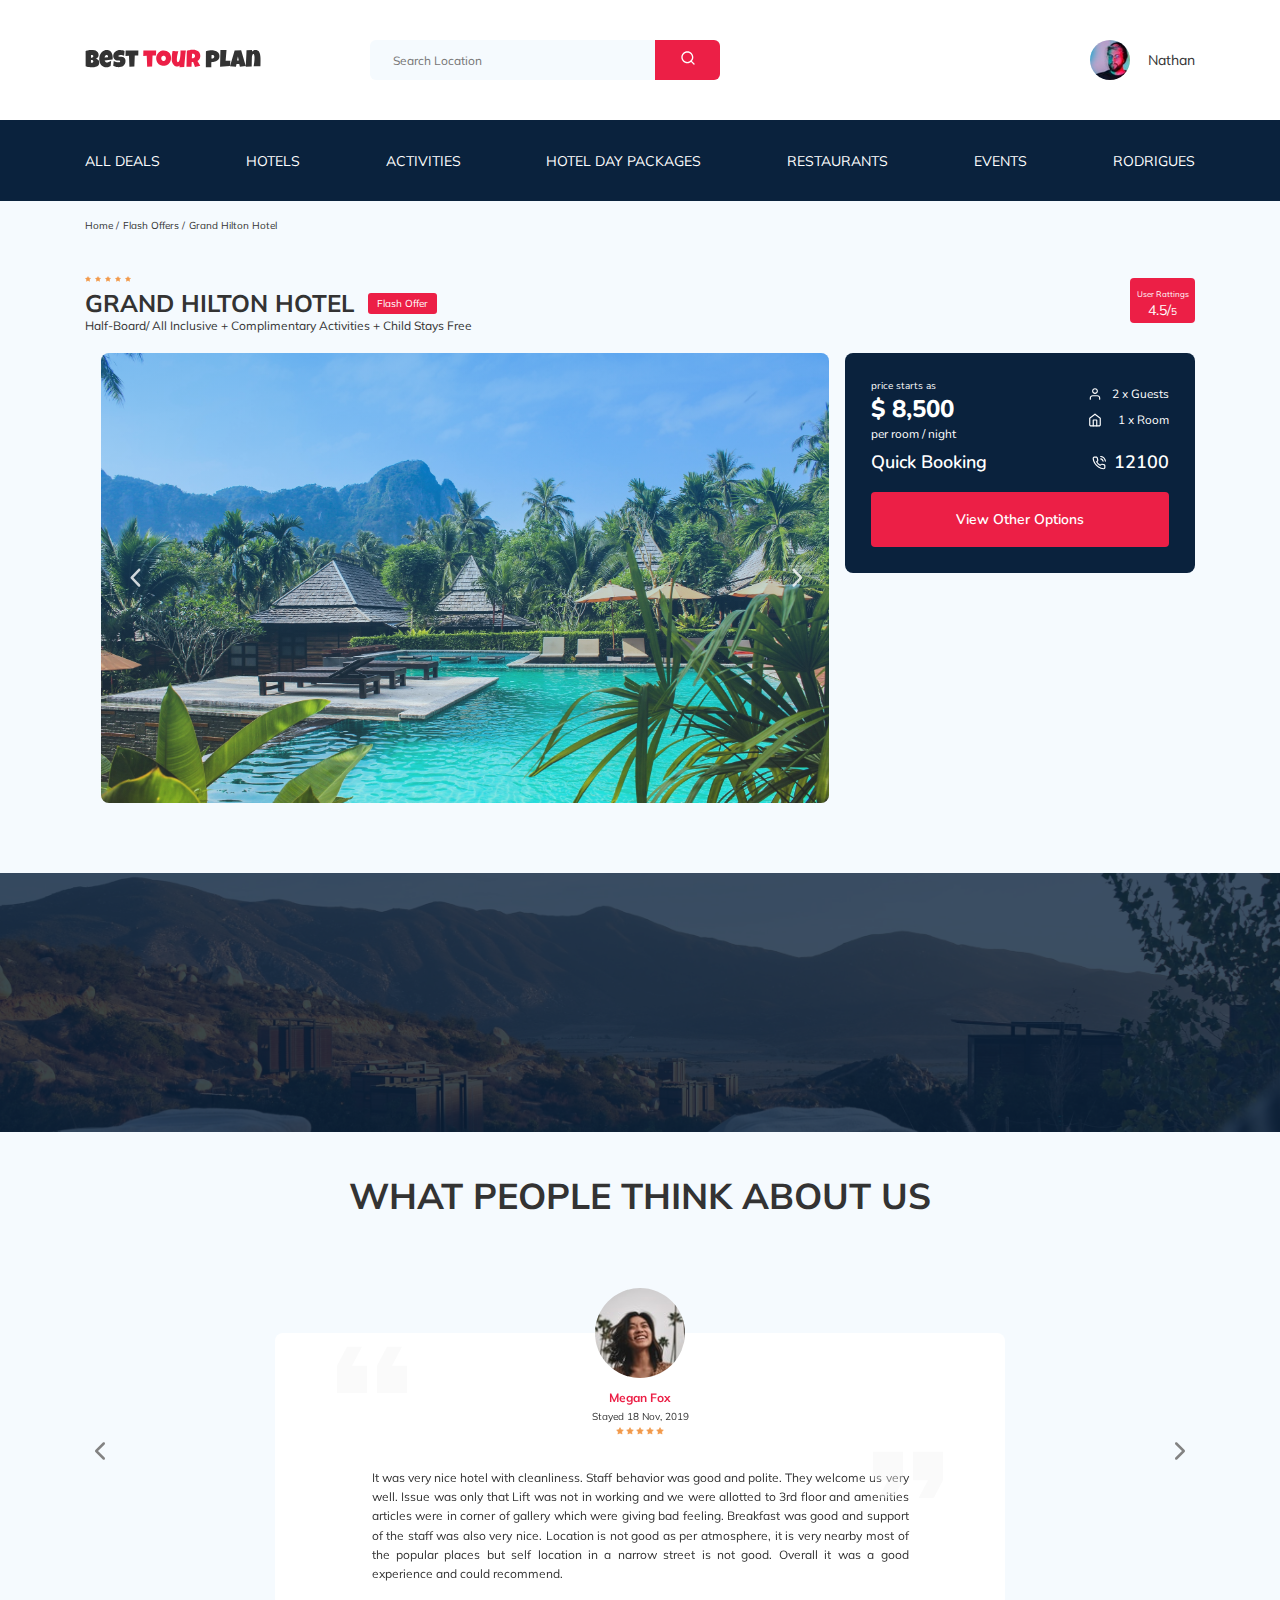
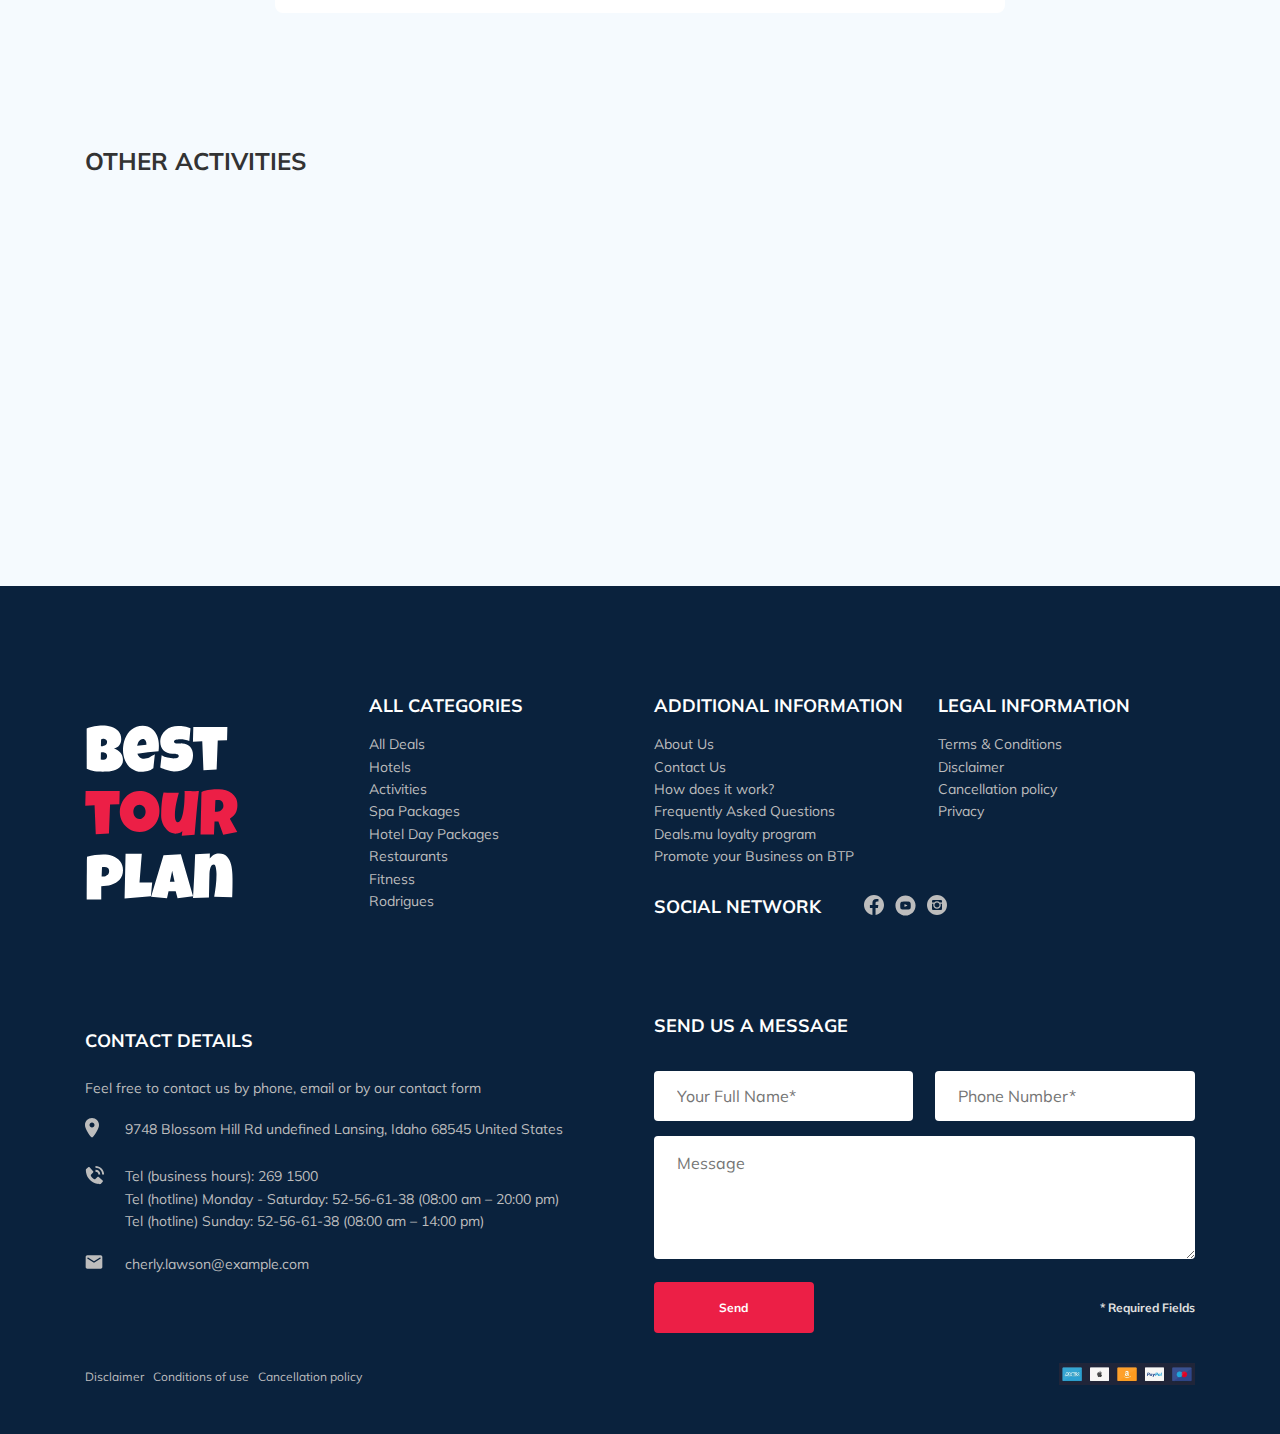
==== index.html @ cb5ddfe1 "create: added aos.css & aos.js" ====
<!DOCTYPE html>
<html lang="en">
<head>
  <meta charset="UTF-8">
  <meta name="viewport" content="width=device-width, initial-scale=1.0">
  <title>Best Tour Plan - Hotel Booking</title>
  <link rel="stylesheet" href="css/swiper-bundle.min.css">
  <link rel="stylesheet" href="css/aos.css">
  <link rel="stylesheet" href="css/style.css">
  <link rel="preconnect" href="https://fonts.gstatic.com">
  <link href="https://fonts.googleapis.com/css2?family=Mulish:wght@400;700&family=Nunito:wght@400;600;700;800&display=swap"
    rel="stylesheet">       
</head>
<body>
 <header class="navbar navbar__mobile navbar__mobile--fixed">
   <div class="container">
     <div class="navbar-top">
       <a href="#" class="logo">
         <img src="img/horizontal-logo.svg" alt="Logo: Best Tour Plan" class="logo__image">
       </a>
       <form action="#" class="search navbar__search navbar__search--mobile--hidden">
         <input type="text" class="search__input" placeholder="Search Location"/>
         <button class="search__button">
           <img src="img/search.svg" alt="Icon: search">
         </button>
       </form>       
       <a href="#" class="user navbar__user navbar__user--mobile--hidden">
         <img src="img/user-avatar.jpg" alt="Avatar: Nathan" class="user__avatar">
        <span class="user user__name">Nathan</span>
       </a>       
       <!-- /.user -->
       <button class="menu-button navbar-top__menu-button">
         <span class="menu-button__line"></span>
         <span class="menu-button__line"></span>
         <span class="menu-button__line"></span>
       </button>                
     </div>
     <!-- /.navbar-top -->     
   </div>
   <!-- container -->
   <div class="navbar-bottom">
    <div class="container">
      <ul class="navbar-menu">
        <li class="navbar-menu__item navbar-menu__item--mobile--visible">
          <a href="#" class="user navbar__user navbar__user--mobile--visible">
            <img src="img/user-avatar.jpg" alt="Avatar: Nathan" class="user__avatar">
            <span class="user user__name user__name--light">Nathan</span>
          </a>
          <!-- /.user -->
        </li>
        <li class="navbar-menu__item navbar-menu__item--mobile--visible">
          <form action="#" class="search navbar__search navbar__search--mobile--visible">
            <input type="text" class="search__input" placeholder="Search Location" />
            <button class="search__button">
              <img src="img/search.svg" alt="Icon: search">
            </button>
          </form>
        </li>
        <li class="navbar-menu__item">
          <a href="#" class="navbar-menu__link">All Deals</a>
        </li>
        <li class="navbar-menu__item">
          <a href="#" class="navbar-menu__link">Hotels</a>
        </li>
        <li class="navbar-menu__item">
          <a href="#" class="navbar-menu__link">Activities</a>
        </li>
        <li class="navbar-menu__item">
          <a href="#" class="navbar-menu__link">Hotel Day Packages</a>
        </li>
        <li class="navbar-menu__item">
          <a href="#" class="navbar-menu__link">Restaurants</a>
        </li>
        <li class="navbar-menu__item">
          <a href="#" class="navbar-menu__link">Events</a>
        </li>
        <li class="navbar-menu__item">
          <a href="#" class="navbar-menu__link">Rodrigues</a>
        </li>
      </ul>
      <!-- /.navbar-menu -->
    </div>
    <!-- /.container -->
   </div>
    <!-- /.navbar-bottom -->
 </header>
 <!-- /.header -->
 <nav class="breadcrumb">
   <div class="container">
     <ul class="breadcrumb-list">
      <li class="breadcrumb-list__item">
        <a href="#" class="breadcrumb-list__link">Home</a>
      </li>
      <li class="breadcrumb-list__item">
        <a href="#" class="breadcrumb-list__link">Flash Offers</a>
      </li>
      <li class="breadcrumb-list__item">
        Grand Hilton Hotel
      </li>
     </ul>
   </div>
   <!-- /.container -->
 </nav>
 <!-- /.breadcrumb -->
 <section class="hotel">
   <div class="container">
     <div class="hotel-info">
       <div class="hotel-info__text">
         <div class="hotel-wrapper">
          <div class="stars">
            <img class="stars stars__item" src="img/Star.svg" alt="star">
            <img class="stars stars__item" src="img/Star.svg" alt="star">
            <img class="stars stars__item" src="img/Star.svg" alt="star">
            <img class="stars stars__item" src="img/Star.svg" alt="star">
            <img class="stars stars__item" src="img/Star.svg" alt="star">
          </div>
          <h1 class="hotel-name hotel-info__name">GRAND HILTON HOTEL</h1>
          <span class="offer hotel-info__offer">Flash Offer</span>
         </div>
         <!-- /.hotel-wrapper -->
         <p class="hotel-description hotel-info__description">Half-Board/ All Inclusive + Complimentary Activities + Child Stays Free</p>
       </div>
       <div class="rating hotel-info__rating">
         <span class="rating__text">User Rattings</span>
         <span class="rating__counter">4.5/</span><span class="rating__five">5</span>
       </div>
     </div>
     <!-- /.hotel-info -->
     <div class="hotel-grid">       
        <div class="swiper-container hotel-slider hotel__slider">
          <!-- Additional required wrapper -->
          <div class="swiper-wrapper">
            <!-- Slides -->
            <div class="swiper-slide hotel-slider__item"><img class="hotel-slider__image" src="img/slide-one.jpg" alt="slide"></div>
            <div class="swiper-slide hotel-slider__item"><img class="hotel-slider__image" src="img/slide-two.jpg" alt="slide"></div>
            <div class="swiper-slide hotel-slider__item"><img class="hotel-slider__image" src="img/slide-three.jpg" alt="slide"></div>            
            <div class="swiper-slide hotel-slider__item"><img class="hotel-slider__image" src="img/slide-four.jpg" alt="slide"></div>            
            <div class="swiper-slide hotel-slider__item"><img class="hotel-slider__image" src="img/slide-five.jpg" alt="slide"></div>            
            <div class="swiper-slide hotel-slider__item"><img class="hotel-slider__image" src="img/slide-six.jpg" alt="slide"></div>            
          </div>
                  
          <!-- If we need navigation buttons -->
          <button class="hotel-slider__button hotel-slider__button--prev"></button>
          <button class="hotel-slider__button hotel-slider__button--next"></button>        
        </div>
        <!-- /.swiper-container -->       
       <div class="hotel-right">
        <div class="booking">
          <div class="booking__info">
            <div class="booking__price">
              <span class="booking__start">price starts as</span>
              <strong class="booking__pricetag">$ 8,500</strong>
              <span class="booking__per-room">per room / night</span>
            </div>
            <!-- /.booking__price -->
            <div class="booking-room">
              <div class="booking__text">
                <img src="img/user.svg" alt="Icon: user" class="booking__icon">
                <span class="booking__description">2 x Guests</span>
              </div>
              <div class="booking__text">
                <img src="img/home.svg" alt="Icon: home" class="booking__icon">
                <span class="booking__description">1 x Room</span>
              </div>
            </div>
            <!-- /.booking-room -->
          </div>
          <!-- /.booking__info -->
          <div class="booking__call-center">
            <span class="booking__heading">Quick Booking</span>
            <a class="booking__number" href="tel:12100">
              <img src="img/phone-call.svg" alt="Icon: phone">
              <span class="booking__num">12100</span>
            </a>
          </div>
          <!-- /.booking__call-center -->
          <button data-toggle="modal" class="button booking__button">View Other Options</button>
        </div>
        <!-- /.booking -->
        <div class="map">
          <iframe
            src="https://www.google.com/maps/embed?pb=!1m18!1m12!1m3!1d3952.0413263625387!2d98.29254741376948!3d7.890745494315341!2m3!1f0!2f0!3f0!3m2!1i1024!2i768!4f13.1!3m3!1m2!1s0x30503b7bfcd9f903%3A0xf7065fac1e3d7c48!2sDoubleTree%20by%20Hilton%20Phuket%20Banthai%20Resort!5e0!3m2!1sru!2sru!4v1606590299405!5m2!1sru!2sru"
            width="100%" height="213" frameborder="0" style="border:0;" allowfullscreen="" aria-hidden="false"
            tabindex="0"></iframe>
        </div>
        <!-- /.map -->
       </div>
       <!-- /.hotel-right -->
      </div>
      <!-- /.hotel-grid -->
   </div>
   <!-- /.container -->
 </section>
 <!-- /.hotel -->
 <section class="newsletter">
   <div class="newsletter-wrapper">
     <h2 class="newsletter-title newsletter__title" data-aos="fade-down" data-aos-easing="linear" data-aos-duration="300">subscribe to our
       <span class="newsletter-title__strong">Newsletter</span>
     </h2>
     <form action="#" class="subscribe newsletter__subscribe" data-aos="fade-down" data-aos-easing="linear" data-aos-duration="700">
      <input type="email" class="subscribe__input" placeholder="Your email address" required/>
      <button class="subscribe__button">Send</button>
     </form>
   </div>
   <!-- /.newsletter-wrapper -->
 </section>
 <!-- /.newsletter -->
 <section class="reviews">
   <div class="container">
     <h2 class="reviews__title">What people think about&nbsp;us</h2>    <div class="swiper-container reviews-slider">
      <div class="swiper-wrapper">
        <div class="swiper-slide">
          <div class="reviews-slider__item">
            <div class="reviews-slider__profile">
              <img src="img/reviews-avatar.jpg" alt="Megan Fox" class="reviews-slider__avatar">
              <h3 class="reviews-slider__username">Megan Fox</h3>
              <span class="reviews-slider__date">Stayed 18 Nov, 2019</span>
              <div class="reviews-slider__rating">
                <img src="img/Star.svg" alt="star">
                <img src="img/Star.svg" alt="star">
                <img src="img/Star.svg" alt="star">
                <img src="img/Star.svg" alt="star">
                <img src="img/Star.svg" alt="star">
              </div>
              <!-- /.reviews-slider__rating -->
            </div>
            <!-- /.reviews-slider__profile -->
            <p class="reviews-slider__text">
              It was very nice hotel with cleanliness. Staff behavior was good and polite. They welcome us very well. Issue was only
              that Lift was not in working and we were allotted to 3rd floor and amenities articles were in corner of gallery which
              were giving bad feeling. Breakfast was good and support of the staff was also very nice. Location is not good as per
              atmosphere, it is very nearby most of the popular places but self location in a narrow street is not good. Overall it
              was a good experience and could recommend.
            </p>
            <!-- /.reviews-slider__text -->
          </div>
          <!-- /.reviews-slider__item -->
        </div>
        <!-- /.swiper-slide -->
        <div class="swiper-slide">
          <div class="reviews-slider__item">
            <div class="reviews-slider__profile">
              <img src="img/reviews-avatar-2.jpg" alt="Robert Burn" class="reviews-slider__avatar">
              <h3 class="reviews-slider__username">Robert Burn</h3>
              <span class="reviews-slider__date">Stayed 21 May, 2019</span>
              <div class="reviews-slider__rating">
                <img src="img/Star.svg" alt="star">
                <img src="img/Star.svg" alt="star">
                <img src="img/Star.svg" alt="star">
                <img src="img/Star.svg" alt="star">
                <img src="img/Star.svg" alt="star">
              </div>
              <!-- /.reviews-slider__rating -->
            </div>
            <!-- /.reviews-slider__profile -->
            <p class="reviews-slider__text">
              Lorem ipsum dolor sit, amet consectetur adipisicing elit. Officiis accusamus magni distinctio doloribus. Deleniti nesciunt laborum placeat omnis hic quas repellat labore ullam nulla esse, iure, nihil fugit aliquid sed dolorum corporis tempora quos consequatur reprehenderit ratione maiores vero ipsum praesentium. Cumque distinctio aspernatur earum sed mollitia nam laborum maiores error, quae accusamus unde molestias incidunt tempore atque quis at. Aliquid repudiandae.
            </p>
            <!-- /.reviews-slider__text -->
          </div>
          <!-- /.reviews-slider__item -->
        </div>
        <!-- /.swiper-slide -->
        <div class="swiper-slide">
          <div class="reviews-slider__item">
            <div class="reviews-slider__profile">
              <img src="img/reviews-avatar-3.jpg" alt="Barbara Push" class="reviews-slider__avatar">
              <h3 class="reviews-slider__username">Barbara Push</h3>
              <span class="reviews-slider__date">Stayed 28 Jun, 2019</span>
              <div class="reviews-slider__rating">
                <img src="img/Star.svg" alt="star">
                <img src="img/Star.svg" alt="star">
                <img src="img/Star.svg" alt="star">
                <img src="img/Star.svg" alt="star">
                <img src="img/Star.svg" alt="star">
              </div>
              <!-- /.reviews-slider__rating -->
            </div>
            <!-- /.reviews-slider__profile -->
            <p class="reviews-slider__text">
              Lorem ipsum dolor sit amet consectetur adipisicing elit. Atque, maxime adipisci odit fuga natus eveniet nam similique quod, necessitatibus modi veritatis ducimus vel totam perspiciatis eius eligendi voluptatibus? Autem, eius obcaecati! Sunt suscipit, dignissimos corporis tenetur aliquid quas, fugit accusantium dolore nulla magnam magni, itaque recusandae error. Aut quasi sint pariatur nisi adipisci ex numquam suscipit, fuga ipsum in! Ad delectus magnam.
            </p>
            <!-- /.reviews-slider__text -->
          </div>
          <!-- /.reviews-slider__item -->
        </div>
        <!-- /.swiper-slide -->
        <div class="swiper-slide">
          <div class="reviews-slider__item">
            <div class="reviews-slider__profile">
              <img src="img/reviews-avatar-4.jpg" alt="Sara Palmer" class="reviews-slider__avatar">
              <h3 class="reviews-slider__username">Sara Palmer</h3>
              <span class="reviews-slider__date">Stayed 11 Aug, 2019</span>
              <div class="reviews-slider__rating">
                <img src="img/Star.svg" alt="star">
                <img src="img/Star.svg" alt="star">
                <img src="img/Star.svg" alt="star">
                <img src="img/Star.svg" alt="star">
                <img src="img/Star.svg" alt="star">
              </div>
              <!-- /.reviews-slider__rating -->
            </div>
            <!-- /.reviews-slider__profile -->
            <p class="reviews-slider__text">
              Lorem ipsum dolor sit amet, consectetur adipisicing elit. Alias eaque accusamus repellat dolorum, incidunt a qui temporibus quae excepturi doloremque. Fuga unde expedita deleniti repudiandae illo, autem rem distinctio aperiam doloremque tempore quia numquam voluptates eaque corrupti illum natus quasi totam suscipit quaerat vel, blanditiis non ex fugiat deserunt. Et culpa placeat natus neque ducimus aspernatur totam temporibus officia quidem, tenetur.
            </p>
            <!-- /.reviews-slider__text -->
          </div>
          <!-- /.reviews-slider__item -->
        </div>
        <!-- /.swiper-slide -->
        <div class="swiper-slide">
          <div class="reviews-slider__item">
            <div class="reviews-slider__profile">
              <img src="img/reviews-avatar-5.jpg" alt="Roderik Grehem" class="reviews-slider__avatar">
              <h3 class="reviews-slider__username">Roderik Grehem</h3>
              <span class="reviews-slider__date">Stayed 18 Oct, 2018</span>
              <div class="reviews-slider__rating">
                <img src="img/Star.svg" alt="star">
                <img src="img/Star.svg" alt="star">
                <img src="img/Star.svg" alt="star">
                <img src="img/Star.svg" alt="star">
                <img src="img/Star.svg" alt="star">
              </div>
              <!-- /.reviews-slider__rating -->
            </div>
            <!-- /.reviews-slider__profile -->
            <p class="reviews-slider__text">
              Lorem ipsum dolor sit amet, consectetur adipisicing elit. Reiciendis dolorum similique ut, illo dignissimos repudiandae sit suscipit sequi? Nam unde similique qui, temporibus esse ad, non quo obcaecati nulla aspernatur praesentium illum libero dolorem ratione deserunt quaerat earum odio voluptas, accusantium a facere laudantium? Quo quaerat, sequi soluta porro deleniti, dolor magnam inventore, pariatur corrupti tempora id? Quibusdam deserunt itaque libero rerum ut ducimus!
            </p>
            <!-- /.reviews-slider__text -->
          </div>
          <!-- /.reviews-slider__item -->
        </div>
        <!-- /.swiper-slide -->
      </div>
      <!-- /.swiper-wrapper -->
      <button class="reviews-slider__button reviews-slider__button--prev"></button>
      <button class="reviews-slider__button reviews-slider__button--next"></button>
     </div>
     <!-- /.reviews-slider -->
    </div>
    <!-- /.container -->
 </section>
 <!-- /.reviews -->
 <section class="activities">
   <div class="container">
     <h2 class="activities__title">Other Activities</h2>
     <div class="activities-wrapper">
       <div class="card activities__card" data-aos="fade-up" data-aos-delay="100">
         <img src="img/activity-1.jpg" alt="The curious corner of chamarel" class="card__image">
         <h3 class="card__title">The curious corner of chamarel</h3>
         <!-- /.card__title -->
         <button class="card__button">Book Now</button>
         <!-- /.card__button -->
       </div>
       <!-- /.card -->
       <div class="card activities__card" data-aos="fade-up" data-aos-delay="300">
         <img src="img/activity-2.jpg" alt="Gymkhana club golf course" class="card__image">
         <h3 class="card__title">Gymkhana club golf course</h3>
         <!-- /.card__title -->
         <button class="card__button">Book Now</button>
         <!-- /.card__button -->
       </div>
       <!-- /.card -->
       <div class="card activities__card" data-aos="fade-up" data-aos-delay="500">
         <img src="img/activity-3.jpg" alt="Tamarind falls hiking trip - full day" class="card__image">
         <h3 class="card__title">Tamarind falls hiking trip-full day</h3>
         <!-- /.card__title -->
         <button class="card__button">Book Now</button>
         <!-- /.card__button -->
       </div>
       <!-- /.card -->
       <div class="card activities__card" data-aos="fade-up" data-aos-delay="700">
         <img src="img/activity-4.jpg" alt="The blue marine discovery quest" class="card__image">
         <h3 class="card__title">The blue marine discovery quest</h3>
         <!-- /.card__title -->
         <button class="card__button">Book Now</button>
         <!-- /.card__button -->
       </div>
       <!-- /.card -->
     </div>
     <!-- /.activities-wrapper -->
   </div>
   <!-- /.container -->
 </section>
 <!-- /.activities -->
 <footer class="footer">
   <div class="container">
     <div class="footer-wrapper">
       <a class="logo footer-logo" href="#"><img src="img/vertical-logo.svg" alt="Logo: Best Tour Plan" ></a>       
       <div class="footer__list footer__categories">
         <h3 class="footer__title">ALL CATEGORIES</h3>
         <ul class="footer__ul">
           <li class="footer__item"><a href="#" class="footer__link">All Deals</a></li>
           <li class="footer__item"><a href="#" class="footer__link">Hotels</a></li>
           <li class="footer__item"><a href="#" class="footer__link">Activities</a></li>
           <li class="footer__item"><a href="#" class="footer__link">Spa Packages</a></li>
           <li class="footer__item"><a href="#" class="footer__link">Hotel Day Packages</a></li>
           <li class="footer__item"><a href="#" class="footer__link">Restaurants</a></li>
           <li class="footer__item"><a href="#" class="footer__link">Fitness</a></li>
           <li class="footer__item"><a href="#" class="footer__link">Rodrigues</a></li>
         </ul>
       </div>
       <!-- /.footer__list -->
      <div class="footer__list footer__additional">
        <h3 class="footer__title">ADDITIONAL INFORMATION</h3>
        <ul class="footer__ul">
          <li class="footer__item"><a href="#" class="footer__link">About Us</a></li>
          <li class="footer__item"><a href="#" class="footer__link">Contact Us</a></li>
          <li class="footer__item"><a href="#" class="footer__link">How does it work?</a></li>
          <li class="footer__item"><a href="#" class="footer__link">Frequently Asked Questions</a></li>
          <li class="footer__item"><a href="#" class="footer__link">Deals.mu loyalty program</a></li>
          <li class="footer__item"><a href="#" class="footer__link">Promote your Business on BTP</a></li>          
        </ul>
      </div>
      <!-- /.footer__list -->
      <div class="footer__social-network">
        <h3 class="footer__title footer__title--inline">Social Network</h3>
        <div class="footer__social-links">
          <a href="#" class="footer__link"><img src="img/facebook.svg" alt="Icon: facebook"></a>
          <a href="#" class="footer__link"><img src="img/youtube.svg" alt="Icon: youtube"></a>
          <a href="#" class="footer__link"><img src="img/instagram.svg" alt="Icon: instagram"></a>
        </div>
        <!-- /.footer__social-links -->
      </div>
      <!-- /.footer__social-network -->
      <div class="footer__list footer__legal">
        <h3 class="footer__title">LEGAL INFORMATION</h3>
        <ul class="footer__ul">
          <li class="footer__item"><a href="#" class="footer__link">Terms & Conditions</a></li>
          <li class="footer__item"><a href="#" class="footer__link">Disclaimer</a></li>
          <li class="footer__item"><a href="#" class="footer__link">Cancellation policy</a></li>
          <li class="footer__item"><a href="#" class="footer__link">Privacy</a></li>
        </ul>
      </div>
      <!-- /.footer__list -->
      <div class="footer__contact-details">
        <h3 class="footer__title footer__title--mb-3">Contact Details</h3>
        <p class="footer__text">Feel free to contact us by phone, email or by our contact form</p>
        <ul class="footer__ul">
          <li class="footer__item footer__item--mb-2">
            <div class="footer__icon-wrapper">
              <img class="footer__icon" src="img/map-marker.svg" alt="Icon: map">
            </div>
          9748 Blossom Hill Rd undefined Lansing, Idaho 68545 United States</li>
          <li class="footer__item footer__item--mb-2">
            <div class="footer__icon-wrapper">
              <img class="footer__icon" src="img/contact-phone-call.svg" alt="Icon: phone-call">
            </div>
            <div class="footer__item footer__item--phone">
              <div>
                <a class="footer__item footer__item--a" href="tel:2691500">Tel (business hours): 269 1500</a>
              </div>
              <div>
                <a class="footer__item footer__item--a" href="tel:52-56-61-38">Tel (hotline) Monday - Saturday: 52-56-61-38 (08:00
                am – 20:00 pm)</a>
              </div>
              <div>
                <a class="footer__item footer__item--a" href="tel:52-56-61-38">Tel (hotline) Sunday: 52-56-61-38 (08:00 am – 14:00
                pm)</a>
              </div>
            </div>              
          </li>
          <li class="footer__item footer__item--mb-2">
            <div class="footer__icon-wrapper">
              <img class="footer__icon" src="img/email.svg" alt="Icon: email">
            </div>
            <a class="footer__item footer__item--a" href="mailto:cherly.lawson@example.com">cherly.lawson@example.com</a>            
          </li>
        </ul>
      </div>
      <!-- /.footer__contact-details -->
      <div class="footer__contact-form">
        <h3 class="footer__title footer__title--mb-4">Send us a message</h3>
        <form action="send.php" method="POST" class="footer__form form">
          <div class="footer__input-group">
            <input type="text" class="input footer__input" placeholder="Your Full Name*" name="name" required>
          </div>
          <!-- /.footer__input-group -->
          <div class="footer__input-group">
            <input type="tel" class="input footer__input" placeholder="Phone Number*" name="phone" required>
          </div>
          <!-- /.footer__input-group -->          
          <textarea class="message footer__message" placeholder="Message" name="message"></textarea>
          <button class="button footer__button" type="submit">Send</button>
          <span class="footer__info">* Required Fields</span>
        </form>
        <!-- /.footer__form -->
      </div>
      <!-- /.footer__contact-form -->      
     </div>
     <!-- /.footer-wrapper -->
    <div class="footer__personal">
      <div class="footer__personal-policy">
        <a href="#" class="footer__link-responsibility">Disclaimer</a>
        <a href="#" class="footer__link-responsibility">Conditions of use</a>
        <a href="#" class="footer__link-responsibility">Cancellation policy</a>
      </div>
      <!-- /.footer__personal-policy -->
      <div class="footer__personal-payment">
        <img src="img/payment.png" alt="Payment systems">
      </div>
      <!-- /.footer__personal-payment -->
    </div>
    <!-- /.footer__personal -->
   </div>
   <!-- /.container -->
 </footer>
 <!-- /.footer -->
 <div class="modal">
   <div class="modal__overlay"></div>
   <!-- /.modal__overlay -->
   <div class="modal__dialog">
     <a href="#" class="modal__close">
       <img src="img/close.svg" alt="Icon: close">
     </a>
      <div class="modal__contact-form">
        <h3 class="modal__title modal__title--mb-4">Send us a message</h3>
        <form action="send.php" method="POST" class="modal__form form">
          <input type="text" class="input modal__input" placeholder="Your Full Name*" name="name" required>
          <input type="tel" class="input modal__input" id="phone" placeholder="Phone Number*" name="phone" required>
          <input type="email" class="input modal__input" placeholder="Your Email*" name="email" required>
          <textarea class="message modal__message" placeholder="Message" name="message"></textarea>
          <button class="button modal__button" type="submit">Send</button>
          <span class="modal__info">* Required Fields</span>
        </form>
        <!-- /.modal__form -->
      </div>
      <!-- /.modal__contact-form -->
   </div>
   <!-- /.modal__dialog -->
 </div>
 <!-- /.modal -->
 <script src="js/jquery-3.5.1.min.js"></script>
 <script src="js/swiper-bundle.min.js"></script>
 <script src="js/jquery.mask.min.js"></script>
 <script src="js/jquery.validate.min.js"></script>
 <script src="js/aos.js"></script>
 <script src="js/main.js"></script>
</body>
</html>
---- css/style.css ----
* {
  -webkit-box-sizing: border-box;
          box-sizing: border-box;
}

body {
  font-family: 'Mulish', sans-serif;
  background-color: #F5FAFE;
  color: #333333;
}

.container {
  max-width: 1110px;
  margin: auto;
}

img {
  max-width: 100%;
}

.input {
  background-color: #fff;
  border-radius: 4px;
  border: none;
  padding: 0 23px;
  height: 50px;
}

.message {
  background-color: #fff;
  border-radius: 4px;
  padding: 18px 23px;
  border: none;
}

.button {
  min-width: 160px;
  min-height: 50px;
  padding: 18px;
  font-style: normal;
  font-weight: bold;
  font-size: 12px;
  line-height: 15px;
  color: #fff;
  background-color: #EC1F46;
  border: none;
  border-radius: 4px;
  cursor: pointer;
}

.invalid {
  color: #EC1F46;
  border-bottom: 1px solid #EC1F46;
}

/*! normalize.css v8.0.1 | MIT License | github.com/necolas/normalize.css */
/* Document
   ========================================================================== */
/**
 * 1. Correct the line height in all browsers.
 * 2. Prevent adjustments of font size after orientation changes in iOS.
 */
html {
  line-height: 1.15;
  /* 1 */
  -webkit-text-size-adjust: 100%;
  /* 2 */
}

/* Sections
   ========================================================================== */
/**
 * Remove the margin in all browsers.
 */
body {
  margin: 0;
}

/**
 * Render the `main` element consistently in IE.
 */
main {
  display: block;
}

/**
 * Correct the font size and margin on `h1` elements within `section` and
 * `article` contexts in Chrome, Firefox, and Safari.
 */
h1 {
  font-size: 2em;
  margin: 0.67em 0;
}

/* Grouping content
   ========================================================================== */
/**
 * 1. Add the correct box sizing in Firefox.
 * 2. Show the overflow in Edge and IE.
 */
hr {
  -webkit-box-sizing: content-box;
          box-sizing: content-box;
  /* 1 */
  height: 0;
  /* 1 */
  overflow: visible;
  /* 2 */
}

/**
 * 1. Correct the inheritance and scaling of font size in all browsers.
 * 2. Correct the odd `em` font sizing in all browsers.
 */
pre {
  font-family: monospace, monospace;
  /* 1 */
  font-size: 1em;
  /* 2 */
}

/* Text-level semantics
   ========================================================================== */
/**
 * Remove the gray background on active links in IE 10.
 */
a {
  background-color: transparent;
}

/**
 * 1. Remove the bottom border in Chrome 57-
 * 2. Add the correct text decoration in Chrome, Edge, IE, Opera, and Safari.
 */
abbr[title] {
  border-bottom: none;
  /* 1 */
  text-decoration: underline;
  /* 2 */
  -webkit-text-decoration: underline dotted;
          text-decoration: underline dotted;
  /* 2 */
}

/**
 * Add the correct font weight in Chrome, Edge, and Safari.
 */
b,
strong {
  font-weight: bolder;
}

/**
 * 1. Correct the inheritance and scaling of font size in all browsers.
 * 2. Correct the odd `em` font sizing in all browsers.
 */
code,
kbd,
samp {
  font-family: monospace, monospace;
  /* 1 */
  font-size: 1em;
  /* 2 */
}

/**
 * Add the correct font size in all browsers.
 */
small {
  font-size: 80%;
}

/**
 * Prevent `sub` and `sup` elements from affecting the line height in
 * all browsers.
 */
sub,
sup {
  font-size: 75%;
  line-height: 0;
  position: relative;
  vertical-align: baseline;
}

sub {
  bottom: -0.25em;
}

sup {
  top: -0.5em;
}

/* Embedded content
   ========================================================================== */
/**
 * Remove the border on images inside links in IE 10.
 */
img {
  border-style: none;
}

/* Forms
   ========================================================================== */
/**
 * 1. Change the font styles in all browsers.
 * 2. Remove the margin in Firefox and Safari.
 */
button,
input,
optgroup,
select,
textarea {
  font-family: inherit;
  /* 1 */
  font-size: 100%;
  /* 1 */
  line-height: 1.15;
  /* 1 */
  margin: 0;
  /* 2 */
}

/**
 * Show the overflow in IE.
 * 1. Show the overflow in Edge.
 */
button,
input {
  /* 1 */
  overflow: visible;
}

/**
 * Remove the inheritance of text transform in Edge, Firefox, and IE.
 * 1. Remove the inheritance of text transform in Firefox.
 */
button,
select {
  /* 1 */
  text-transform: none;
}

/**
 * Correct the inability to style clickable types in iOS and Safari.
 */
button,
[type="button"],
[type="reset"],
[type="submit"] {
  -webkit-appearance: button;
}

/**
 * Remove the inner border and padding in Firefox.
 */
button::-moz-focus-inner,
[type="button"]::-moz-focus-inner,
[type="reset"]::-moz-focus-inner,
[type="submit"]::-moz-focus-inner {
  border-style: none;
  padding: 0;
}

/**
 * Restore the focus styles unset by the previous rule.
 */
button:-moz-focusring,
[type="button"]:-moz-focusring,
[type="reset"]:-moz-focusring,
[type="submit"]:-moz-focusring {
  outline: 1px dotted ButtonText;
}

/**
 * Correct the padding in Firefox.
 */
fieldset {
  padding: 0.35em 0.75em 0.625em;
}

/**
 * 1. Correct the text wrapping in Edge and IE.
 * 2. Correct the color inheritance from `fieldset` elements in IE.
 * 3. Remove the padding so developers are not caught out when they zero out
 *    `fieldset` elements in all browsers.
 */
legend {
  -webkit-box-sizing: border-box;
          box-sizing: border-box;
  /* 1 */
  color: inherit;
  /* 2 */
  display: table;
  /* 1 */
  max-width: 100%;
  /* 1 */
  padding: 0;
  /* 3 */
  white-space: normal;
  /* 1 */
}

/**
 * Add the correct vertical alignment in Chrome, Firefox, and Opera.
 */
progress {
  vertical-align: baseline;
}

/**
 * Remove the default vertical scrollbar in IE 10+.
 */
textarea {
  overflow: auto;
}

/**
 * 1. Add the correct box sizing in IE 10.
 * 2. Remove the padding in IE 10.
 */
[type="checkbox"],
[type="radio"] {
  -webkit-box-sizing: border-box;
          box-sizing: border-box;
  /* 1 */
  padding: 0;
  /* 2 */
}

/**
 * Correct the cursor style of increment and decrement buttons in Chrome.
 */
[type="number"]::-webkit-inner-spin-button,
[type="number"]::-webkit-outer-spin-button {
  height: auto;
}

/**
 * 1. Correct the odd appearance in Chrome and Safari.
 * 2. Correct the outline style in Safari.
 */
[type="search"] {
  -webkit-appearance: textfield;
  /* 1 */
  outline-offset: -2px;
  /* 2 */
}

/**
 * Remove the inner padding in Chrome and Safari on macOS.
 */
[type="search"]::-webkit-search-decoration {
  -webkit-appearance: none;
}

/**
 * 1. Correct the inability to style clickable types in iOS and Safari.
 * 2. Change font properties to `inherit` in Safari.
 */
::-webkit-file-upload-button {
  -webkit-appearance: button;
  /* 1 */
  font: inherit;
  /* 2 */
}

/* Interactive
   ========================================================================== */
/*
 * Add the correct display in Edge, IE 10+, and Firefox.
 */
details {
  display: block;
}

/*
 * Add the correct display in all browsers.
 */
summary {
  display: list-item;
}

/* Misc
   ========================================================================== */
/**
 * Add the correct display in IE 10+.
 */
template {
  display: none;
}

/**
 * Add the correct display in IE 10.
 */
[hidden] {
  display: none;
}

.navbar {
  background-color: #ffffff;
}

.navbar-top {
  display: -webkit-box;
  display: -ms-flexbox;
  display: flex;
  -webkit-box-align: center;
      -ms-flex-align: center;
          align-items: center;
  -webkit-box-pack: justify;
      -ms-flex-pack: justify;
          justify-content: space-between;
  padding-top: 40px;
  padding-bottom: 40px;
}

.navbar-top__menu-button {
  display: none;
}

.navbar__search {
  margin-right: auto;
  margin-left: 108px;
}

.navbar-bottom {
  background-color: #0A223D;
}

.navbar-menu {
  list-style-type: none;
  margin: 0;
  padding: 31px 0;
  display: -webkit-box;
  display: -ms-flexbox;
  display: flex;
  -webkit-box-align: center;
      -ms-flex-align: center;
          align-items: center;
  -webkit-box-pack: justify;
      -ms-flex-pack: justify;
          justify-content: space-between;
  color: #fff;
}

.navbar-menu__link {
  color: inherit;
  text-decoration: none;
  text-transform: uppercase;
  font-size: 14px;
  line-height: 18px;
}

.navbar-menu__item--mobile--visible {
  display: none;
}

.logo {
  width: 177px;
}

.search {
  display: -webkit-box;
  display: -ms-flexbox;
  display: flex;
  position: relative;
  overflow: hidden;
  border-radius: 6px;
  height: 40px;
}

.search__input {
  width: 350px;
  height: 100%;
  padding-left: 23px;
  padding-right: 75px;
  background-color: #F5FAFE;
  border: none;
  font-size: 12px;
  line-height: 15px;
  color: #333333;
}

.search__button {
  position: absolute;
  top: 0;
  right: 0;
  width: 65px;
  height: 100%;
  border: none;
  cursor: pointer;
  background-color: #EC1F46;
}

.user {
  display: -webkit-box;
  display: -ms-flexbox;
  display: flex;
  -webkit-box-align: center;
      -ms-flex-align: center;
          align-items: center;
  text-decoration: none;
  color: inherit;
}

.user__avatar {
  width: 40px;
  height: 40px;
  border-radius: 50%;
  -o-object-fit: cover;
     object-fit: cover;
}

.user__name {
  margin-left: 18px;
  font-size: 14px;
  line-height: 18px;
  color: .user__name text-color;
}

.breadcrumb-list {
  display: -webkit-box;
  display: -ms-flexbox;
  display: flex;
  -webkit-box-align: center;
      -ms-flex-align: center;
          align-items: center;
  padding: 18px 0;
  margin: 0;
  list-style: none;
}

.breadcrumb-list__item {
  font-size: 10px;
  line-height: 13px;
}

.breadcrumb-list__item:not(:last-child)::after {
  content: '/';
  margin-right: 4px;
}

.breadcrumb-list__link {
  text-decoration: none;
  color: inherit;
}

.hotel {
  padding-top: 17px;
  padding-bottom: 70px;
}

.hotel-info {
  display: -webkit-box;
  display: -ms-flexbox;
  display: flex;
  -webkit-box-align: center;
      -ms-flex-align: center;
          align-items: center;
  -webkit-box-pack: justify;
      -ms-flex-pack: justify;
          justify-content: space-between;
  padding-bottom: 20px;
}

.hotel-info__offer {
  margin-left: 14px;
  margin-top: 3px;
}

.hotel-info__name {
  margin-top: 3px;
  margin-bottom: 0;
}

.hotel-info__description {
  margin: 0;
}

.hotel-name {
  font-size: 24px;
  line-height: 30px;
}

.hotel-wrapper {
  display: -webkit-box;
  display: -ms-flexbox;
  display: flex;
  -ms-flex-wrap: wrap;
      flex-wrap: wrap;
  -webkit-box-align: center;
      -ms-flex-align: center;
          align-items: center;
}

.hotel-description {
  font-size: 12px;
  line-height: 15px;
}

.hotel-grid {
  display: -webkit-box;
  display: -ms-flexbox;
  display: flex;
  -webkit-box-pack: justify;
      -ms-flex-pack: justify;
          justify-content: space-between;
}

.hotel-right {
  display: -webkit-box;
  display: -ms-flexbox;
  display: flex;
  -webkit-box-orient: vertical;
  -webkit-box-direction: normal;
      -ms-flex-direction: column;
          flex-direction: column;
  -webkit-box-pack: justify;
      -ms-flex-pack: justify;
          justify-content: space-between;
}

.hotel-slider {
  width: 728px;
  height: 450px;
}

.hotel-slider__item {
  width: 100%;
  height: 100%;
  position: relative;
  border-radius: 8px;
  overflow: hidden;
}

.hotel-slider__item::after {
  content: '';
  position: absolute;
  width: 100%;
  height: 100%;
  top: 0;
  bottom: 0;
  left: 0;
  right: 0;
  background: -webkit-gradient(linear, left top, left bottom, from(rgba(0, 122, 223, 0.48)), to(rgba(255, 255, 255, 0.128)));
  background: linear-gradient(180deg, rgba(0, 122, 223, 0.48) 0%, rgba(255, 255, 255, 0.128) 100%);
  z-index: 10;
}

.hotel-slider__button {
  position: absolute;
  top: 50%;
  -webkit-transform: translateY(-50%);
          transform: translateY(-50%);
  z-index: 99;
  width: 30px;
  height: 30px;
  border: none;
  cursor: pointer;
  background-repeat: no-repeat;
  background-position: center;
  background-size: 13px;
  background-color: transparent;
}

.hotel-slider__button--next {
  right: 18px;
  background-image: url(../img/arrow-next.svg);
}

.hotel-slider__button--prev {
  left: 18px;
  background-image: url(../img/arrow-prev.svg);
}

.stars {
  -ms-flex-preferred-size: 100%;
      flex-basis: 100%;
}

.stars__item {
  width: 6px;
}

.offer {
  font-size: 10px;
  line-height: 13px;
  padding: 4px 9px;
  background-color: #EC1F46;
  border-radius: 3px;
  color: #fff;
}

.rating {
  max-width: 65px;
  min-height: 45px;
  padding-top: 4px;
  text-align: center;
  color: #fff;
  background-color: #EC1F46;
  border-radius: 4px;
}

.rating__text {
  font-size: 8px;
  line-height: 10px;
}

.rating__counter {
  font-size: 14px;
  line-height: 18px;
}

.rating__five {
  font-size: 10px;
}

.booking {
  background-color: #0A223D;
  color: #fff;
  font-family: Nunito;
  border-radius: 8px;
  width: 350px;
  min-height: 210px;
  padding: 26px;
}

.booking__info {
  display: -webkit-box;
  display: -ms-flexbox;
  display: flex;
  -webkit-box-pack: justify;
      -ms-flex-pack: justify;
          justify-content: space-between;
  margin-bottom: 8px;
}

.booking__price {
  display: -webkit-box;
  display: -ms-flexbox;
  display: flex;
  -webkit-box-orient: vertical;
  -webkit-box-direction: normal;
      -ms-flex-direction: column;
          flex-direction: column;
}

.booking__start {
  font-weight: normal;
  font-size: 10px;
  line-height: 14px;
}

.booking__pricetag {
  font-style: normal;
  font-weight: 800;
  font-size: 24px;
  line-height: 33px;
}

.booking__per-room {
  font-style: normal;
  font-weight: normal;
  font-size: 12px;
  line-height: 16px;
}

.booking-room {
  margin-top: 7px;
}

.booking__text {
  display: -webkit-box;
  display: -ms-flexbox;
  display: flex;
  -webkit-box-align: center;
      -ms-flex-align: center;
          align-items: center;
  -webkit-box-pack: justify;
      -ms-flex-pack: justify;
          justify-content: space-between;
  margin-bottom: 10px;
  font-style: normal;
  font-weight: normal;
  font-size: 12px;
  line-height: 16px;
}

.booking__description {
  margin-left: 10px;
}

.booking__call-center {
  display: -webkit-box;
  display: -ms-flexbox;
  display: flex;
  -webkit-box-align: center;
      -ms-flex-align: center;
          align-items: center;
  -webkit-box-pack: justify;
      -ms-flex-pack: justify;
          justify-content: space-between;
  margin-bottom: 17px;
}

.booking__heading {
  font-style: normal;
  font-weight: 600;
  font-size: 18px;
  line-height: 25px;
}

.booking__number {
  display: -webkit-box;
  display: -ms-flexbox;
  display: flex;
  -webkit-box-align: center;
      -ms-flex-align: center;
          align-items: center;
  -webkit-box-pack: justify;
      -ms-flex-pack: justify;
          justify-content: space-between;
  color: inherit;
  text-decoration: none;
  font-weight: 600;
  font-size: 18px;
  line-height: 25px;
}

.booking__num {
  margin-left: 8px;
}

.booking__button {
  width: 100%;
  min-height: 45px;
  font-weight: 600;
  font-size: 14px;
  line-height: 19px;
  border-radius: 4px;
  background-color: #EC1F46;
  border: none;
  color: #fff;
  cursor: pointer;
}

.map {
  width: 347px;
  height: 213px;
  border-radius: 10px;
  overflow: hidden;
}

.newsletter {
  position: relative;
  padding: 77px 0 67px 0;
  background-image: url(../img/newsletter-bg.jpg);
  background-repeat: no repeat;
  background-position: center;
  background-size: cover;
}

.newsletter::before {
  content: '';
  position: absolute;
  top: 0;
  left: 0;
  right: 0;
  bottom: 0;
  width: 100%;
  height: 100%;
  background-color: rgba(10, 34, 61, 0.8);
}

.newsletter-wrapper {
  position: relative;
  display: -webkit-box;
  display: -ms-flexbox;
  display: flex;
  -webkit-box-align: center;
      -ms-flex-align: center;
          align-items: center;
  -webkit-box-pack: justify;
      -ms-flex-pack: justify;
          justify-content: space-between;
  max-width: 731px;
  margin: auto;
}

.newsletter-title {
  color: #fff;
  font-style: normal;
  font-weight: 300;
  font-size: 24px;
  line-height: 30px;
}

.newsletter-title__strong {
  display: block;
  font-family: Mulish;
  font-style: normal;
  font-weight: 600;
  font-size: 36px;
  line-height: 45px;
  text-transform: uppercase;
}

.subscribe {
  position: relative;
  width: 350px;
  height: 55px;
  border-radius: 4px;
  overflow: hidden;
}

.subscribe__input {
  position: absolute;
  width: 100%;
  height: 100%;
  border: none;
  padding-left: 33px;
  padding-right: 75px;
  font-style: normal;
  font-weight: 300;
  font-size: 14px;
  line-height: 18px;
}

.subscribe__button {
  position: absolute;
  min-width: 65px;
  right: 0;
  top: 0;
  height: 100%;
  border: none;
  background-color: #EC1F46;
  color: #fff;
  font-family: Mulish;
  font-style: normal;
  font-weight: 700;
  font-size: 12px;
  line-height: 15px;
}

.reviews {
  padding: 11px 0 70px 0;
}

.reviews__title {
  font-style: normal;
  font-weight: bold;
  font-size: 36px;
  line-height: 45px;
  text-align: center;
  text-transform: uppercase;
  margin-bottom: 70px;
}

.reviews-slider__item {
  position: relative;
  display: -webkit-box;
  display: -ms-flexbox;
  display: flex;
  -webkit-box-orient: vertical;
  -webkit-box-direction: normal;
      -ms-flex-direction: column;
          flex-direction: column;
  -webkit-box-align: center;
      -ms-flex-align: center;
          align-items: center;
  max-width: 730px;
  margin: 45px auto 0;
  background-color: #fff;
  border-radius: 8px;
  padding: 0 62px 30px;
}

.reviews-slider__item::before {
  content: '';
  position: absolute;
  top: 13px;
  left: 62px;
  width: 70px;
  height: 47px;
  background-image: url(../img/quote-left.svg);
  background-repeat: no-repeat;
}

.reviews-slider__item::after {
  content: '';
  position: absolute;
  top: 118px;
  right: 62px;
  width: 70px;
  height: 47px;
  background-image: url(../img/quote-right.svg);
  background-repeat: no-repeat;
}

.reviews-slider__button {
  position: absolute;
  top: 50%;
  -webkit-transform: translateY(-50%);
          transform: translateY(-50%);
  width: 30px;
  height: 30px;
  background-repeat: no-repeat;
  background-size: 10px;
  background-position: center;
  border: none;
  background-color: transparent;
  cursor: pointer;
  z-index: 99;
}

.reviews-slider__button--prev {
  background-image: url(../img/arrow-prev-secondary.svg);
  left: 0;
}

.reviews-slider__button--next {
  background-image: url(../img/arrow-next-secondary.svg);
  right: 0;
}

.reviews-slider__profile {
  display: -webkit-box;
  display: -ms-flexbox;
  display: flex;
  -webkit-box-orient: vertical;
  -webkit-box-direction: normal;
      -ms-flex-direction: column;
          flex-direction: column;
  -webkit-box-align: center;
      -ms-flex-align: center;
          align-items: center;
  margin-top: -45px;
  margin-bottom: 33px;
}

.reviews-slider__avatar {
  width: 90px;
  height: 90px;
  border-radius: 50%;
  -o-object-fit: cover;
     object-fit: cover;
  margin-bottom: 0;
}

.reviews-slider__username {
  font-style: normal;
  font-weight: bold;
  font-size: 12px;
  line-height: 15px;
  color: #EC1F46;
  margin-bottom: 5px;
}

.reviews-slider__date {
  font-style: normal;
  font-weight: normal;
  font-size: 10px;
  line-height: 13px;
  margin-bottom: 4px;
}

.reviews-slider__rating {
  width: 48px;
  display: -webkit-box;
  display: -ms-flexbox;
  display: flex;
  -webkit-box-align: center;
      -ms-flex-align: center;
          align-items: center;
  -webkit-box-pack: justify;
      -ms-flex-pack: justify;
          justify-content: space-between;
}

.reviews-slider__text {
  max-width: 537px;
  font-style: normal;
  font-weight: normal;
  font-size: 12px;
  line-height: 160%;
  text-align: justify;
  margin: auto;
}

.activities {
  padding: 43px 0 98px 0;
}

.activities__title {
  font-style: normal;
  font-weight: bold;
  font-size: 24px;
  line-height: 30px;
  margin-bottom: 57px;
  text-transform: uppercase;
}

.activities-wrapper {
  display: -webkit-box;
  display: -ms-flexbox;
  display: flex;
  -webkit-box-pack: justify;
      -ms-flex-pack: justify;
          justify-content: space-between;
}

.card {
  position: relative;
  display: -webkit-box;
  display: -ms-flexbox;
  display: flex;
  -webkit-box-orient: vertical;
  -webkit-box-direction: normal;
      -ms-flex-direction: column;
          flex-direction: column;
  -webkit-box-align: start;
      -ms-flex-align: start;
          align-items: flex-start;
  padding: 24px 26px;
  width: 255px;
  height: 255px;
  border-radius: 6px;
  overflow: hidden;
}

.card::before {
  content: '';
  position: absolute;
  left: 0;
  right: 0;
  top: 0;
  bottom: 0;
  background: linear-gradient(179.83deg, rgba(196, 196, 196, 0) 35.34%, #0A223D 99.85%);
  z-index: -1;
}

.card__image {
  position: absolute;
  left: 0;
  right: 0;
  top: 0;
  bottom: 0;
  width: 100%;
  height: 100%;
  -o-object-fit: cover;
     object-fit: cover;
  z-index: -2;
}

.card__title {
  margin-top: auto;
  margin-bottom: 20px;
  color: #fff;
  font-style: normal;
  font-weight: bold;
  font-size: 16px;
  line-height: 20px;
}

.card__button {
  font-style: normal;
  font-weight: 600;
  font-size: 12px;
  line-height: 16px;
  color: #fff;
  padding: 8px 22px;
  border: none;
  background-color: #EC1F46;
  border-radius: 4px;
  cursor: pointer;
}

.footer {
  background-color: #0A223D;
  color: #fff;
  padding-top: 108px;
  padding-bottom: 46px;
}

.footer-wrapper {
  display: -ms-grid;
  display: grid;
  -ms-grid-columns: (minmax(min-content, 1fr))[4];
      grid-template-columns: repeat(4, minmax(-webkit-min-content, 1fr));
      grid-template-columns: repeat(4, minmax(min-content, 1fr));
  grid-gap: 27px;
  grid-auto-rows: minmax(40px, -webkit-min-content);
  grid-auto-rows: minmax(40px, min-content);
  -webkit-box-align: start;
      -ms-flex-align: start;
          align-items: start;
}

.footer-logo {
  width: 166px;
  -ms-grid-row: 1;
  -ms-grid-row-span: 2;
  grid-row: 1 / 3;
  -ms-flex-item-align: center;
      -ms-grid-row-align: center;
      align-self: center;
}

.footer__categories {
  -ms-grid-row: 1;
  -ms-grid-row-span: 3;
  grid-row: 1 / 4;
}

.footer__social-links {
  display: -webkit-box;
  display: -ms-flexbox;
  display: flex;
  -webkit-box-align: center;
      -ms-flex-align: center;
          align-items: center;
  min-width: 83px;
  -webkit-box-pack: justify;
      -ms-flex-pack: justify;
          justify-content: space-between;
}

.footer__social-network {
  display: -webkit-box;
  display: -ms-flexbox;
  display: flex;
  -webkit-box-align: start;
      -ms-flex-align: start;
          align-items: start;
  -ms-grid-row: 2;
  -ms-grid-row-span: 2;
  grid-row: 2 / 4;
  grid-column: span 2;
}

.footer__contact-details {
  grid-column: span 2;
}

.footer__contact-form {
  grid-column: span 2;
}

.footer__form {
  display: -webkit-box;
  display: -ms-flexbox;
  display: flex;
  -webkit-box-align: center;
      -ms-flex-align: center;
          align-items: center;
  -webkit-box-pack: justify;
      -ms-flex-pack: justify;
          justify-content: space-between;
  -ms-flex-wrap: wrap;
      flex-wrap: wrap;
}

.footer__ul {
  padding: 0;
  margin: 0;
  list-style: none;
}

.footer__title {
  font-style: normal;
  font-weight: bold;
  font-size: 18px;
  line-height: 23px;
  margin: 0 0 16px 0;
  text-transform: uppercase;
}

.footer__title--inline {
  margin: 0 43px 0 0;
}

.footer__title--mb-3 {
  margin-bottom: 28px;
}

.footer__title--mb-4 {
  margin-top: -15px;
  margin-bottom: 34px;
}

.footer__item {
  display: -webkit-box;
  display: -ms-flexbox;
  display: flex;
  -webkit-box-align: start;
      -ms-flex-align: start;
          align-items: flex-start;
  font-style: normal;
  font-weight: normal;
  font-size: 14px;
  line-height: 160%;
  color: #BDBDBD;
}

.footer__item--mb-2 {
  margin-bottom: 21px;
}

.footer__item--phone {
  display: -webkit-box;
  display: -ms-flexbox;
  display: flex;
  -webkit-box-orient: vertical;
  -webkit-box-direction: normal;
      -ms-flex-direction: column;
          flex-direction: column;
}

.footer__item--a {
  color: #BDBDBD;
  text-decoration: none;
}

.footer__icon-wrapper {
  min-width: 40px;
}

.footer__text {
  font-size: 14px;
  color: #BDBDBD;
  margin-bottom: 22px;
}

.footer__link {
  text-decoration: none;
  color: inherit;
}

.footer__link-responsibility {
  text-decoration: none;
  color: #BDBDBD;
  font-style: normal;
  font-weight: 400;
  font-size: 12px;
  line-height: 15px;
  margin-right: 5px;
}

.footer__input {
  width: 100%;
}

.footer__input-group {
  margin-bottom: 15px;
  -ms-flex-preferred-size: 48%;
      flex-basis: 48%;
}

.footer__message {
  -ms-flex-preferred-size: 100%;
      flex-basis: 100%;
  margin-bottom: 23px;
  width: 100%;
  height: 123px;
}

.footer__info {
  font-style: normal;
  font-weight: bold;
  font-size: 12px;
  line-height: 15px;
  color: #E0E0E0;
}

.footer__personal {
  display: -webkit-box;
  display: -ms-flexbox;
  display: flex;
  -webkit-box-align: center;
      -ms-flex-align: center;
          align-items: center;
  -webkit-box-pack: justify;
      -ms-flex-pack: justify;
          justify-content: space-between;
  margin-top: 30px;
  margin-right: 0;
}

.footer__personal-policy {
  min-width: 303px;
}

.footer__personal-payment {
  width: 136px;
}

.modal__overlay {
  position: fixed;
  left: 0;
  top: 0;
  right: 0;
  bottom: 0;
  background-color: rgba(0, 143, 223, 0.39);
  z-index: 100;
  visibility: hidden;
  opacity: 0;
  -webkit-transition: opacity 0.2s;
  transition: opacity 0.2s;
}

.modal__overlay--visible {
  visibility: visible;
  opacity: 1;
}

.modal__dialog {
  position: fixed;
  top: 50%;
  left: 50%;
  max-width: 478px;
  padding: 33px 88px;
  background-color: #0A223D;
  -webkit-transform: translate(-50%, -50%);
          transform: translate(-50%, -50%);
  color: #fff;
  border-radius: 8px;
  z-index: 101;
  visibility: hidden;
  opacity: 0;
  -webkit-transition: opacity 0.2s;
  transition: opacity 0.2s;
}

.modal__dialog--visible {
  visibility: visible;
  opacity: 1;
}

.modal__close {
  position: absolute;
  right: 18px;
  top: 17px;
  text-decoration: none;
  cursor: pointer;
}

.modal__title {
  font-style: normal;
  font-weight: bold;
  font-size: 18px;
  line-height: 23px;
  margin-bottom: 15px;
  text-transform: uppercase;
  text-align: center;
}

.modal__form {
  display: -webkit-box;
  display: -ms-flexbox;
  display: flex;
  -webkit-box-align: center;
      -ms-flex-align: center;
          align-items: center;
  -webkit-box-pack: justify;
      -ms-flex-pack: justify;
          justify-content: space-between;
  -ms-flex-wrap: wrap;
      flex-wrap: wrap;
}

.modal__input {
  width: 100%;
  margin-top: 15px;
}

.modal__message {
  width: 100%;
  min-height: 123px;
  margin-top: 15px;
}

.modal__button {
  margin-top: 15px;
}

.modal__info {
  font-style: normal;
  font-weight: bold;
  font-size: 12px;
  line-height: 15px;
  color: #E0E0E0;
}

@media (max-width: 1200px) {
  .container {
    max-width: 960px;
  }
  .hotel__slider {
    max-width: 590px;
  }
  .hotel-slider__image {
    width: 100%;
    height: 100%;
    -o-object-fit: cover;
       object-fit: cover;
  }
  .card {
    width: 230px;
    height: 230px;
  }
  .footer__input-group {
    -ms-flex-preferred-size: 100%;
        flex-basis: 100%;
  }
}

@media (max-width: 992px) {
  .container, .newsletter-wrapper {
    max-width: 700px;
  }
  .logo {
    width: 132px;
  }
  .navbar-top {
    padding-top: 30px;
    padding-bottom: 30px;
  }
  .navbar__search {
    margin-left: auto;
  }
  .navbar-menu {
    padding-top: 22px;
    padding-bottom: 22px;
  }
  .navbar-menu__link {
    font-size: 12px;
    line-height: 15px;
  }
  .search__input {
    width: 340px;
  }
  .hotel {
    padding-bottom: 58px;
  }
  .hotel-grid {
    -webkit-box-orient: vertical;
    -webkit-box-direction: normal;
        -ms-flex-direction: column;
            flex-direction: column;
  }
  .hotel-slider {
    max-width: 700px;
  }
  .hotel__slider {
    margin-bottom: 29px;
  }
  .hotel-right {
    -webkit-box-orient: horizontal;
    -webkit-box-direction: normal;
        -ms-flex-direction: row;
            flex-direction: row;
  }
  .hotel-slider {
    width: 100%;
  }
  .booking {
    width: 340px;
    padding: 28px 23px;
  }
  .map {
    width: 340px;
  }
  .newsletter {
    padding: 70px 34px 75px 34px;
    min-height: 260px;
  }
  .reviews {
    padding-top: 15px;
    padding-bottom: 60px;
  }
  .reviews__title {
    font-size: 30px;
    line-height: 38px;
    margin-bottom: 50px;
  }
  .reviews-slider__item {
    max-width: 580px;
  }
  .reviews-slider__avatar {
    margin-bottom: 0;
  }
  .reviews-slider__username {
    margin-bottom: 7px;
  }
  .activities {
    padding-bottom: 49px;
  }
  .activities-wrapper {
    -ms-flex-wrap: wrap;
        flex-wrap: wrap;
  }
  .activities__card {
    margin-bottom: 20px;
  }
  .activities__title {
    width: 220px;
  }
  .card {
    width: 340px;
    height: 255px;
  }
  .footer {
    padding-top: 73px;
    padding-bottom: 33px;
  }
  .footer-wrapper {
    -ms-grid-columns: (1fr)[6];
        grid-template-columns: repeat(6, 1fr);
    grid-row-gap: 38px;
  }
  .footer__input-group {
    -ms-flex-preferred-size: 49%;
        flex-basis: 49%;
  }
  .footer-logo {
    width: 104px;
    -ms-grid-row: 1;
    -ms-grid-row-span: 1;
    grid-row: 1 / 2;
    grid-column: span 2;
    margin-bottom: 38px;
  }
  .footer__social-network {
    -ms-grid-row: 1;
    -ms-grid-row-span: 1;
    grid-row: 1 / 2;
    grid-column: span 4;
    -ms-flex-item-align: center;
        -ms-grid-row-align: center;
        align-self: center;
  }
  .footer__categories {
    -ms-grid-row: 2;
    -ms-grid-row-span: 1;
    grid-row: 2 / 3;
    grid-column: span 2;
  }
  .footer__legal {
    -ms-grid-row: 2;
    grid-row: 2;
    grid-column: span 2;
  }
  .footer__additional {
    -ms-grid-row: 2;
    grid-row: 2;
    grid-column: span 2;
  }
  .footer__contact-details {
    grid-column: span 5;
    -ms-grid-row: 3;
    grid-row: 3;
    margin-top: 68px;
  }
  .footer__contact-form {
    grid-column: span 5;
    -ms-grid-row: 4;
    grid-row: 4;
    margin-top: 56px;
  }
  .footer__message {
    margin-bottom: 21px;
  }
  .footer__text {
    margin-bottom: 26px;
  }
  .footer__personal {
    max-width: 698px;
    margin-left: 0;
    margin-top: 52px;
  }
}

@media (max-width: 768px) {
  .container {
    max-width: 576px;
    width: 92%;
  }
  body {
    padding-top: 78px;
  }
  .navbar__mobile--fixed {
    position: fixed;
    left: 0;
    top: 0;
    right: 0;
    z-index: 99;
  }
  .navbar__search--mobile--hidden, .navbar__user--mobile--hidden {
    display: none;
  }
  .navbar__search--mobile--visible, .navbar__user--mobile--visible {
    display: -webkit-box;
    display: -ms-flexbox;
    display: flex;
  }
  .navbar__user {
    -webkit-box-orient: vertical;
    -webkit-box-direction: normal;
        -ms-flex-direction: column;
            flex-direction: column;
    -webkit-box-pack: center;
        -ms-flex-pack: center;
            justify-content: center;
  }
  .navbar-bottom {
    display: none;
    position: fixed;
    left: 0;
    right: 0;
    bottom: 0;
    top: 78px;
    padding-top: 30px;
  }
  .navbar-bottom--visible {
    display: block;
    overflow: scroll;
  }
  .navbar-menu {
    -webkit-box-orient: vertical;
    -webkit-box-direction: normal;
        -ms-flex-direction: column;
            flex-direction: column;
  }
  .navbar-menu__item {
    margin-bottom: 20px;
  }
  .navbar-menu__item--mobile--visible {
    display: block;
  }
  .menu-button {
    display: -webkit-box;
    display: -ms-flexbox;
    display: flex;
    width: 16px;
    height: 11px;
    padding: 0;
    -webkit-box-align: center;
        -ms-flex-align: center;
            align-items: center;
    -webkit-box-pack: justify;
        -ms-flex-pack: justify;
            justify-content: space-between;
    -webkit-box-orient: vertical;
    -webkit-box-direction: normal;
        -ms-flex-direction: column;
            flex-direction: column;
    border: none;
    cursor: pointer;
    background-color: #ffffff;
  }
  .menu-button__line {
    width: 16px;
    height: 1px;
    background-color: #333333;
  }
  .user__name--light {
    color: #fff;
    margin-left: 0;
    margin-top: 10px;
  }
  .stars {
    -ms-flex-preferred-size: auto;
        flex-basis: auto;
  }
  .hotel-wrapper {
    -webkit-box-pack: justify;
        -ms-flex-pack: justify;
            justify-content: space-between;
  }
  .hotel-name {
    -ms-flex-preferred-size: 100%;
        flex-basis: 100%;
  }
  .hotel-info__text {
    width: 100%;
  }
  .hotel-info__name {
    margin-top: 10px;
    margin-bottom: 0;
  }
  .hotel-info__rating {
    display: none;
  }
  .hotel-info__offer {
    -webkit-box-ordinal-group: 0;
        -ms-flex-order: -1;
            order: -1;
    margin-left: 0;
  }
  .hotel-right {
    -webkit-box-orient: vertical;
    -webkit-box-direction: normal;
        -ms-flex-direction: column;
            flex-direction: column;
    min-height: 450px;
  }
  .hotel-slider {
    height: 350px;
  }
  .booking {
    width: 100%;
  }
  .map {
    width: 100%;
  }
  .newsletter-wrapper {
    max-width: 576px;
    width: 92%;
    -webkit-box-orient: vertical;
    -webkit-box-direction: normal;
        -ms-flex-direction: column;
            flex-direction: column;
    -webkit-box-align: start;
        -ms-flex-align: start;
            align-items: start;
  }
  .reviews__title {
    font-size: 30px;
  }
  .reviews-slider__item {
    padding: 0 30px 30px;
  }
  .reviews-slider__item:after, .reviews-slider__item:before {
    display: none;
  }
  .reviews-slider__button {
    top: 32px;
  }
  .reviews-slider__button--prev {
    left: 50%;
    margin-left: -85px;
    -webkit-transform: translate(-50%, 0);
            transform: translate(-50%, 0);
  }
  .reviews-slider__button--next {
    right: 50%;
    margin-right: -85px;
    -webkit-transform: translate(50%, 0);
            transform: translate(50%, 0);
  }
  .card {
    width: 49%;
    height: 255px;
  }
  .footer__input-group {
    -ms-flex-preferred-size: 100%;
        flex-basis: 100%;
  }
  .footer__personal {
    max-width: 698px;
    -ms-flex-wrap: wrap;
        flex-wrap: wrap;
  }
}

@media (max-width: 576px) {
  .logo {
    width: 99px;
  }
  .navbar__search {
    width: 245px;
    height: 40px;
  }
  .hotel__slider {
    margin-bottom: 20px;
  }
  .hotel-slider {
    height: 250px;
  }
  .newsletter {
    padding: 76px 20px 83px 20px;
    height: 319px;
  }
  .newsletter__title {
    margin-bottom: 37px;
  }
  .subscribe {
    width: 100%;
  }
  .reviews {
    padding: 40px 0 40px 0;
  }
  .reviews__title {
    font-size: 18px;
    line-height: 22px;
  }
  .reviews-slider__text {
    text-align: left;
  }
  .activities {
    padding: 30px 0 60px 0;
  }
  .activities__title {
    width: 165px;
    font-size: 18px;
    line-height: 22px;
    margin-bottom: 36px;
  }
  .card {
    width: 100%;
  }
  .footer {
    padding-top: 69px;
    padding-bottom: 21px;
  }
  .footer-wrapper {
    -ms-grid-columns: 1fr;
        grid-template-columns: 1fr;
    grid-row-gap: 30px;
  }
  .footer-logo {
    width: 104px;
    height: 120px;
    -ms-grid-row: 1;
    grid-row: 1;
    -ms-grid-column: 1;
    grid-column: 1;
    margin-bottom: 30px;
  }
  .footer__social-network {
    -ms-grid-row: 2;
    grid-row: 2;
    -ms-grid-column: 1;
    grid-column: 1;
    -webkit-box-orient: vertical;
    -webkit-box-direction: normal;
        -ms-flex-direction: column;
            flex-direction: column;
    margin-bottom: 30px;
  }
  .footer__legal {
    -ms-grid-row: 3;
    grid-row: 3;
    -ms-grid-column: 1;
    grid-column: 1;
  }
  .footer__additional {
    -ms-grid-row: 4;
    grid-row: 4;
    -ms-grid-column: 1;
    grid-column: 1;
  }
  .footer__categories {
    -ms-grid-row: 5;
    grid-row: 5;
    -ms-grid-column: 1;
    grid-column: 1;
    padding-bottom: 10px;
  }
  .footer__contact-details {
    -ms-grid-row: 6;
    grid-row: 6;
    -ms-grid-column: 1;
    grid-column: 1;
    padding-bottom: 30px;
  }
  .footer__contact-form {
    -ms-grid-row: 7;
    grid-row: 7;
    -ms-grid-column: 1;
    grid-column: 1;
    margin: auto;
  }
  .footer__text {
    margin-top: 30px;
  }
  .footer__title--mb-3 {
    margin-bottom: 15px;
  }
  .footer__title--inline {
    margin-bottom: 20px;
  }
  .footer__message {
    margin-bottom: 15px;
  }
  .footer__info {
    width: 100%;
    margin-bottom: 15px;
  }
  .footer__button {
    -webkit-box-ordinal-group: 2;
        -ms-flex-order: 1;
            order: 1;
    margin-bottom: 30px;
  }
  .footer__personal {
    -ms-flex-wrap: wrap;
        flex-wrap: wrap;
    margin-left: 0;
  }
  .footer__personal-policy {
    margin-bottom: 10px;
    width: 100%;
  }
  .modal__dialog {
    width: 80%;
    padding: 33px 70px;
    margin: auto;
  }
  .modal__dialog--visible {
    visibility: visible;
    opacity: 1;
    overflow: auto;
    max-height: 100%;
  }
  .modal__button {
    margin-bottom: 15px;
  }
  .modal__title {
    font-size: 22px;
  }
}

@media (max-width: 320px) {
  .container {
    max-width: 281px;
  }
  .breadcrumb {
    padding-bottom: 0;
  }
  .hotel {
    padding-top: 5px;
  }
  .hotel-info__name {
    font-size: 20px;
  }
  .hotel-slider {
    height: 178px;
  }
  .map {
    height: 173px;
  }
  .newsletter {
    height: 319px;
  }
  .newsletter__title {
    font-size: 20px;
    line-height: 25px;
  }
  .newsletter-title__strong {
    font-size: 30px;
    line-height: 37px;
  }
  .reviews {
    padding-top: 40px;
    padding-bottom: 50px;
  }
  .reviews-slider__item {
    padding: 0 31px 36px;
  }
  .reviews-slider__text {
    height: 266px;
    overflow: hidden;
    text-overflow: ellipsis;
    text-align: left;
  }
  .footer--mb-4 {
    margin-top: 0;
    margin-bottom: 15px;
  }
  .footer__personal {
    margin-top: 30px;
  }
  .footer__personal-policy {
    width: 100%;
  }
}
/*# sourceMappingURL=style.css.map */
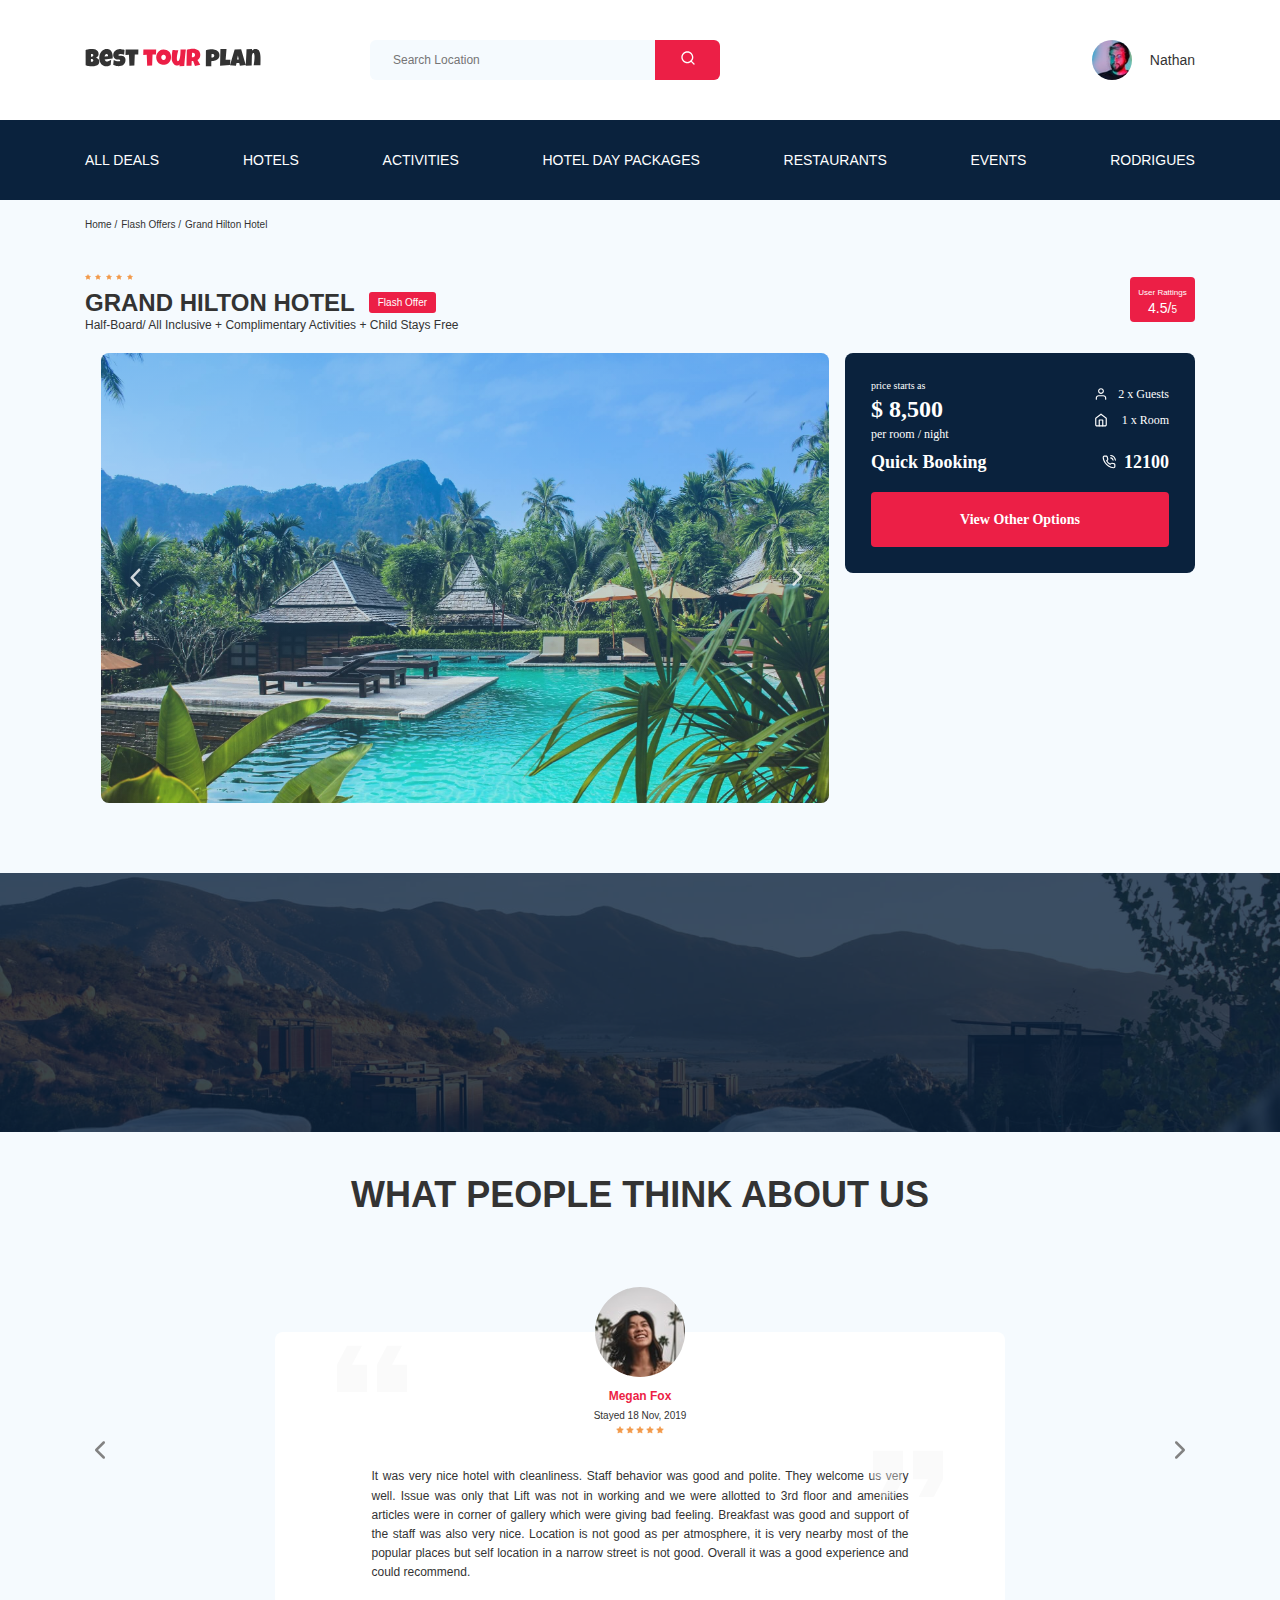
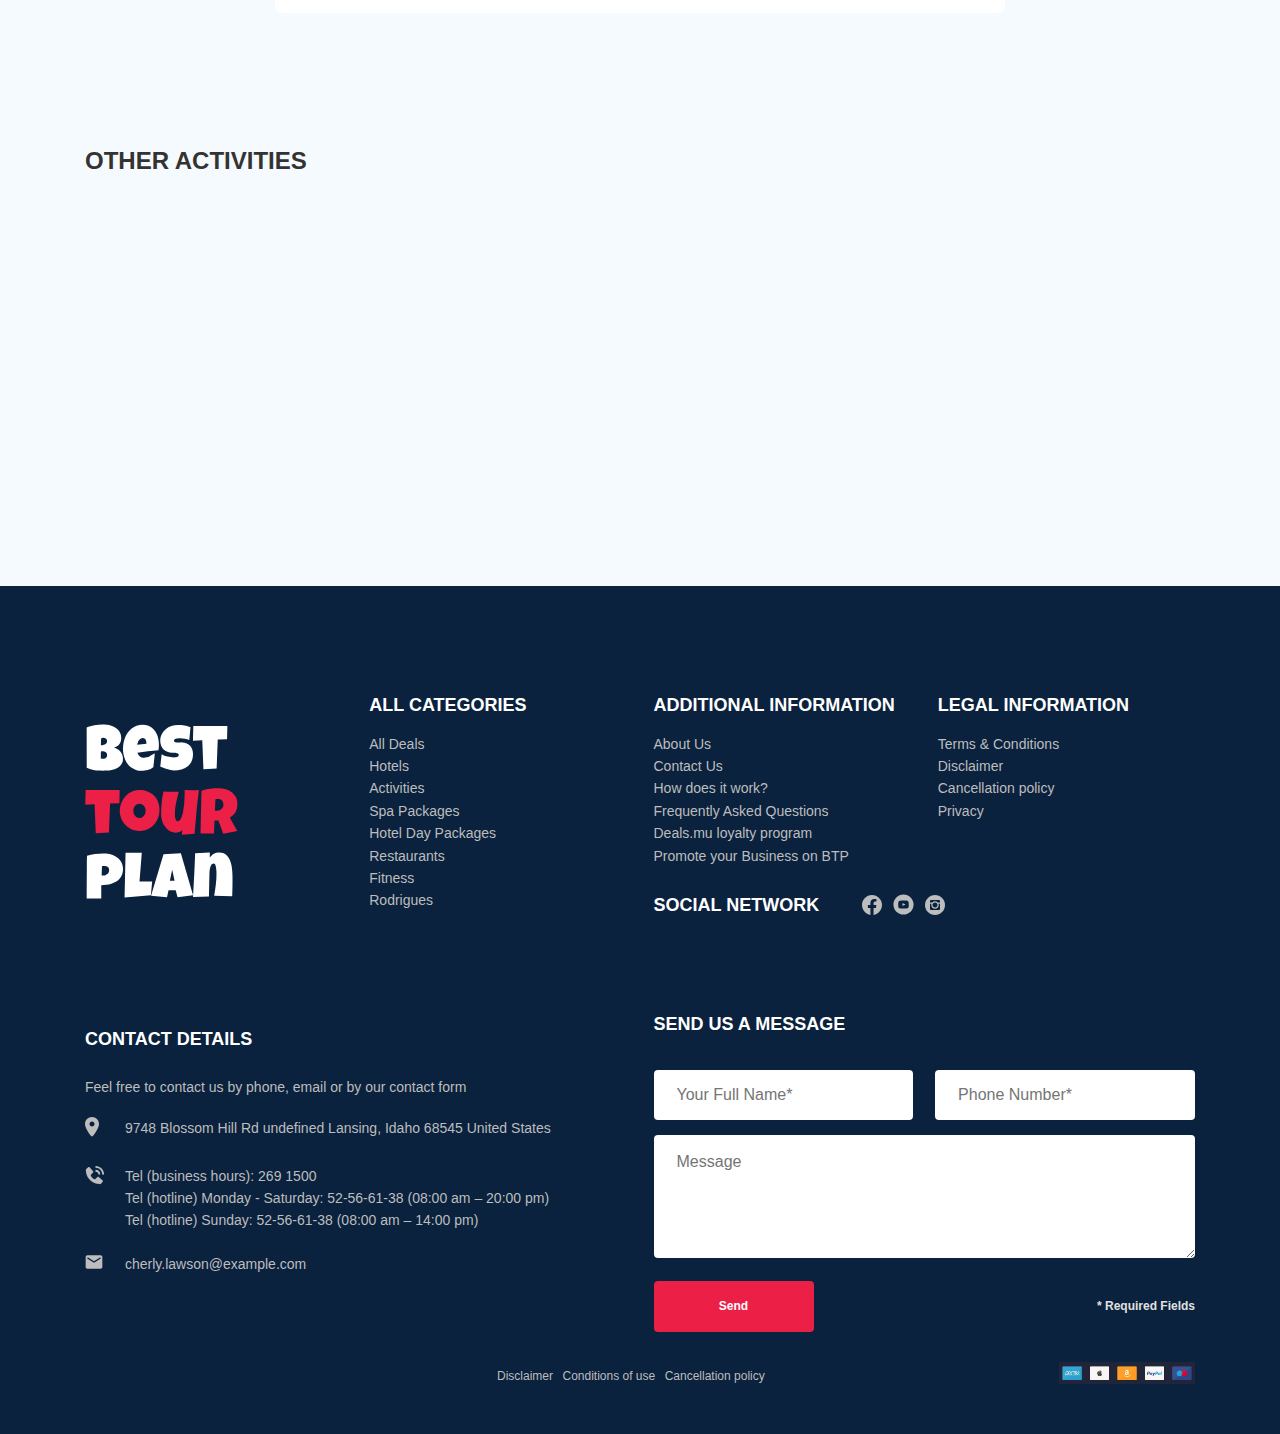
==== commit 520a5f71: "fix: compressed pictures changed .thankyou" ====
--- a/index.html
+++ b/index.html
@@ -4,12 +4,14 @@
   <meta charset="UTF-8">
   <meta name="viewport" content="width=device-width, initial-scale=1.0">
   <title>Best Tour Plan - Hotel Booking</title>
+  <link rel="shortcut icon" href="/favicon.ico" type="image/x-icon">
+  <link rel="icon" href="/favicon.ico" type="image/x-icon">
   <link rel="stylesheet" href="css/swiper-bundle.min.css">
   <link rel="stylesheet" href="css/aos.css">
   <link rel="stylesheet" href="css/style.css">
   <link rel="preconnect" href="https://fonts.gstatic.com">
   <link href="https://fonts.googleapis.com/css2?family=Mulish:wght@400;700&family=Nunito:wght@400;600;700;800&display=swap"
-    rel="stylesheet">       
+    rel="preload">       
 </head>
 <body>
  <header class="navbar navbar__mobile navbar__mobile--fixed">
@@ -197,7 +199,7 @@
      <h2 class="newsletter-title newsletter__title" data-aos="fade-down" data-aos-easing="linear" data-aos-duration="300">subscribe to our
        <span class="newsletter-title__strong">Newsletter</span>
      </h2>
-     <form action="#" class="subscribe newsletter__subscribe" data-aos="fade-down" data-aos-easing="linear" data-aos-duration="700">
+     <form action="send.php" class="subscribe newsletter__subscribe form" data-aos="fade-down" data-aos-easing="linear" data-aos-duration="700">
       <input type="email" class="subscribe__input" placeholder="Your email address" required/>
       <button class="subscribe__button">Send</button>
      </form>
@@ -475,11 +477,11 @@
         <h3 class="footer__title footer__title--mb-4">Send us a message</h3>
         <form action="send.php" method="POST" class="footer__form form">
           <div class="footer__input-group">
-            <input type="text" class="input footer__input" placeholder="Your Full Name*" name="name" required>
+            <input type="text" class="input footer__input" placeholder="Your Full Name*" name="name" required minlength="2">
           </div>
           <!-- /.footer__input-group -->
           <div class="footer__input-group">
-            <input type="tel" class="input footer__input" placeholder="Phone Number*" name="phone" required>
+            <input type="tel" class="input footer__input" placeholder="Phone Number*" name="phone" required minlength="16">
           </div>
           <!-- /.footer__input-group -->          
           <textarea class="message footer__message" placeholder="Message" name="message"></textarea>
@@ -491,19 +493,22 @@
       <!-- /.footer__contact-form -->      
      </div>
      <!-- /.footer-wrapper -->
-    <div class="footer__personal">
-      <div class="footer__personal-policy">
-        <a href="#" class="footer__link-responsibility">Disclaimer</a>
-        <a href="#" class="footer__link-responsibility">Conditions of use</a>
-        <a href="#" class="footer__link-responsibility">Cancellation policy</a>
-      </div>
-      <!-- /.footer__personal-policy -->
-      <div class="footer__personal-payment">
-        <img src="img/payment.png" alt="Payment systems">
-      </div>
-      <!-- /.footer__personal-payment -->
+    <div class="footer-wrap">
+      <div class="footer__personal">
+        <div class="footer__personal-policy">
+          <a href="#" class="footer__link-responsibility">Disclaimer</a>
+          <a href="#" class="footer__link-responsibility">Conditions of use</a>
+          <a href="#" class="footer__link-responsibility">Cancellation policy</a>
+        </div>
+        <!-- /.footer__personal-policy -->
+        <div class="footer__personal-payment">
+          <img src="img/payment.png" alt="Payment systems">
+        </div>
+        <!-- /.footer__personal-payment -->
+      </div>
+      <!-- /.footer__personal -->
     </div>
-    <!-- /.footer__personal -->
+    <!-- /.footer-wrap -->
    </div>
    <!-- /.container -->
  </footer>
@@ -518,8 +523,8 @@
       <div class="modal__contact-form">
         <h3 class="modal__title modal__title--mb-4">Send us a message</h3>
         <form action="send.php" method="POST" class="modal__form form">
-          <input type="text" class="input modal__input" placeholder="Your Full Name*" name="name" required>
-          <input type="tel" class="input modal__input" id="phone" placeholder="Phone Number*" name="phone" required>
+          <input type="text" class="input modal__input" placeholder="Your Full Name*" name="name" required minlength="2">
+          <input type="tel" class="input modal__input" placeholder="Phone Number*" name="phone" required minlength="16">
           <input type="email" class="input modal__input" placeholder="Your Email*" name="email" required>
           <textarea class="message modal__message" placeholder="Message" name="message"></textarea>
           <button class="button modal__button" type="submit">Send</button>
--- a/css/style.css
+++ b/css/style.css
@@ -1,2078 +1,2 @@
-* {
-  -webkit-box-sizing: border-box;
-          box-sizing: border-box;
-}
-
-body {
-  font-family: 'Mulish', sans-serif;
-  background-color: #F5FAFE;
-  color: #333333;
-}
-
-.container {
-  max-width: 1110px;
-  margin: auto;
-}
-
-img {
-  max-width: 100%;
-}
-
-.input {
-  background-color: #fff;
-  border-radius: 4px;
-  border: none;
-  padding: 0 23px;
-  height: 50px;
-}
-
-.message {
-  background-color: #fff;
-  border-radius: 4px;
-  padding: 18px 23px;
-  border: none;
-}
-
-.button {
-  min-width: 160px;
-  min-height: 50px;
-  padding: 18px;
-  font-style: normal;
-  font-weight: bold;
-  font-size: 12px;
-  line-height: 15px;
-  color: #fff;
-  background-color: #EC1F46;
-  border: none;
-  border-radius: 4px;
-  cursor: pointer;
-}
-
-.invalid {
-  color: #EC1F46;
-  border-bottom: 1px solid #EC1F46;
-}
-
-/*! normalize.css v8.0.1 | MIT License | github.com/necolas/normalize.css */
-/* Document
-   ========================================================================== */
-/**
- * 1. Correct the line height in all browsers.
- * 2. Prevent adjustments of font size after orientation changes in iOS.
- */
-html {
-  line-height: 1.15;
-  /* 1 */
-  -webkit-text-size-adjust: 100%;
-  /* 2 */
-}
-
-/* Sections
-   ========================================================================== */
-/**
- * Remove the margin in all browsers.
- */
-body {
-  margin: 0;
-}
-
-/**
- * Render the `main` element consistently in IE.
- */
-main {
-  display: block;
-}
-
-/**
- * Correct the font size and margin on `h1` elements within `section` and
- * `article` contexts in Chrome, Firefox, and Safari.
- */
-h1 {
-  font-size: 2em;
-  margin: 0.67em 0;
-}
-
-/* Grouping content
-   ========================================================================== */
-/**
- * 1. Add the correct box sizing in Firefox.
- * 2. Show the overflow in Edge and IE.
- */
-hr {
-  -webkit-box-sizing: content-box;
-          box-sizing: content-box;
-  /* 1 */
-  height: 0;
-  /* 1 */
-  overflow: visible;
-  /* 2 */
-}
-
-/**
- * 1. Correct the inheritance and scaling of font size in all browsers.
- * 2. Correct the odd `em` font sizing in all browsers.
- */
-pre {
-  font-family: monospace, monospace;
-  /* 1 */
-  font-size: 1em;
-  /* 2 */
-}
-
-/* Text-level semantics
-   ========================================================================== */
-/**
- * Remove the gray background on active links in IE 10.
- */
-a {
-  background-color: transparent;
-}
-
-/**
- * 1. Remove the bottom border in Chrome 57-
- * 2. Add the correct text decoration in Chrome, Edge, IE, Opera, and Safari.
- */
-abbr[title] {
-  border-bottom: none;
-  /* 1 */
-  text-decoration: underline;
-  /* 2 */
-  -webkit-text-decoration: underline dotted;
-          text-decoration: underline dotted;
-  /* 2 */
-}
-
-/**
- * Add the correct font weight in Chrome, Edge, and Safari.
- */
-b,
-strong {
-  font-weight: bolder;
-}
-
-/**
- * 1. Correct the inheritance and scaling of font size in all browsers.
- * 2. Correct the odd `em` font sizing in all browsers.
- */
-code,
-kbd,
-samp {
-  font-family: monospace, monospace;
-  /* 1 */
-  font-size: 1em;
-  /* 2 */
-}
-
-/**
- * Add the correct font size in all browsers.
- */
-small {
-  font-size: 80%;
-}
-
-/**
- * Prevent `sub` and `sup` elements from affecting the line height in
- * all browsers.
- */
-sub,
-sup {
-  font-size: 75%;
-  line-height: 0;
-  position: relative;
-  vertical-align: baseline;
-}
-
-sub {
-  bottom: -0.25em;
-}
-
-sup {
-  top: -0.5em;
-}
-
-/* Embedded content
-   ========================================================================== */
-/**
- * Remove the border on images inside links in IE 10.
- */
-img {
-  border-style: none;
-}
-
-/* Forms
-   ========================================================================== */
-/**
- * 1. Change the font styles in all browsers.
- * 2. Remove the margin in Firefox and Safari.
- */
-button,
-input,
-optgroup,
-select,
-textarea {
-  font-family: inherit;
-  /* 1 */
-  font-size: 100%;
-  /* 1 */
-  line-height: 1.15;
-  /* 1 */
-  margin: 0;
-  /* 2 */
-}
-
-/**
- * Show the overflow in IE.
- * 1. Show the overflow in Edge.
- */
-button,
-input {
-  /* 1 */
-  overflow: visible;
-}
-
-/**
- * Remove the inheritance of text transform in Edge, Firefox, and IE.
- * 1. Remove the inheritance of text transform in Firefox.
- */
-button,
-select {
-  /* 1 */
-  text-transform: none;
-}
-
-/**
- * Correct the inability to style clickable types in iOS and Safari.
- */
-button,
-[type="button"],
-[type="reset"],
-[type="submit"] {
-  -webkit-appearance: button;
-}
-
-/**
- * Remove the inner border and padding in Firefox.
- */
-button::-moz-focus-inner,
-[type="button"]::-moz-focus-inner,
-[type="reset"]::-moz-focus-inner,
-[type="submit"]::-moz-focus-inner {
-  border-style: none;
-  padding: 0;
-}
-
-/**
- * Restore the focus styles unset by the previous rule.
- */
-button:-moz-focusring,
-[type="button"]:-moz-focusring,
-[type="reset"]:-moz-focusring,
-[type="submit"]:-moz-focusring {
-  outline: 1px dotted ButtonText;
-}
-
-/**
- * Correct the padding in Firefox.
- */
-fieldset {
-  padding: 0.35em 0.75em 0.625em;
-}
-
-/**
- * 1. Correct the text wrapping in Edge and IE.
- * 2. Correct the color inheritance from `fieldset` elements in IE.
- * 3. Remove the padding so developers are not caught out when they zero out
- *    `fieldset` elements in all browsers.
- */
-legend {
-  -webkit-box-sizing: border-box;
-          box-sizing: border-box;
-  /* 1 */
-  color: inherit;
-  /* 2 */
-  display: table;
-  /* 1 */
-  max-width: 100%;
-  /* 1 */
-  padding: 0;
-  /* 3 */
-  white-space: normal;
-  /* 1 */
-}
-
-/**
- * Add the correct vertical alignment in Chrome, Firefox, and Opera.
- */
-progress {
-  vertical-align: baseline;
-}
-
-/**
- * Remove the default vertical scrollbar in IE 10+.
- */
-textarea {
-  overflow: auto;
-}
-
-/**
- * 1. Add the correct box sizing in IE 10.
- * 2. Remove the padding in IE 10.
- */
-[type="checkbox"],
-[type="radio"] {
-  -webkit-box-sizing: border-box;
-          box-sizing: border-box;
-  /* 1 */
-  padding: 0;
-  /* 2 */
-}
-
-/**
- * Correct the cursor style of increment and decrement buttons in Chrome.
- */
-[type="number"]::-webkit-inner-spin-button,
-[type="number"]::-webkit-outer-spin-button {
-  height: auto;
-}
-
-/**
- * 1. Correct the odd appearance in Chrome and Safari.
- * 2. Correct the outline style in Safari.
- */
-[type="search"] {
-  -webkit-appearance: textfield;
-  /* 1 */
-  outline-offset: -2px;
-  /* 2 */
-}
-
-/**
- * Remove the inner padding in Chrome and Safari on macOS.
- */
-[type="search"]::-webkit-search-decoration {
-  -webkit-appearance: none;
-}
-
-/**
- * 1. Correct the inability to style clickable types in iOS and Safari.
- * 2. Change font properties to `inherit` in Safari.
- */
-::-webkit-file-upload-button {
-  -webkit-appearance: button;
-  /* 1 */
-  font: inherit;
-  /* 2 */
-}
-
-/* Interactive
-   ========================================================================== */
-/*
- * Add the correct display in Edge, IE 10+, and Firefox.
- */
-details {
-  display: block;
-}
-
-/*
- * Add the correct display in all browsers.
- */
-summary {
-  display: list-item;
-}
-
-/* Misc
-   ========================================================================== */
-/**
- * Add the correct display in IE 10+.
- */
-template {
-  display: none;
-}
-
-/**
- * Add the correct display in IE 10.
- */
-[hidden] {
-  display: none;
-}
-
-.navbar {
-  background-color: #ffffff;
-}
-
-.navbar-top {
-  display: -webkit-box;
-  display: -ms-flexbox;
-  display: flex;
-  -webkit-box-align: center;
-      -ms-flex-align: center;
-          align-items: center;
-  -webkit-box-pack: justify;
-      -ms-flex-pack: justify;
-          justify-content: space-between;
-  padding-top: 40px;
-  padding-bottom: 40px;
-}
-
-.navbar-top__menu-button {
-  display: none;
-}
-
-.navbar__search {
-  margin-right: auto;
-  margin-left: 108px;
-}
-
-.navbar-bottom {
-  background-color: #0A223D;
-}
-
-.navbar-menu {
-  list-style-type: none;
-  margin: 0;
-  padding: 31px 0;
-  display: -webkit-box;
-  display: -ms-flexbox;
-  display: flex;
-  -webkit-box-align: center;
-      -ms-flex-align: center;
-          align-items: center;
-  -webkit-box-pack: justify;
-      -ms-flex-pack: justify;
-          justify-content: space-between;
-  color: #fff;
-}
-
-.navbar-menu__link {
-  color: inherit;
-  text-decoration: none;
-  text-transform: uppercase;
-  font-size: 14px;
-  line-height: 18px;
-}
-
-.navbar-menu__item--mobile--visible {
-  display: none;
-}
-
-.logo {
-  width: 177px;
-}
-
-.search {
-  display: -webkit-box;
-  display: -ms-flexbox;
-  display: flex;
-  position: relative;
-  overflow: hidden;
-  border-radius: 6px;
-  height: 40px;
-}
-
-.search__input {
-  width: 350px;
-  height: 100%;
-  padding-left: 23px;
-  padding-right: 75px;
-  background-color: #F5FAFE;
-  border: none;
-  font-size: 12px;
-  line-height: 15px;
-  color: #333333;
-}
-
-.search__button {
-  position: absolute;
-  top: 0;
-  right: 0;
-  width: 65px;
-  height: 100%;
-  border: none;
-  cursor: pointer;
-  background-color: #EC1F46;
-}
-
-.user {
-  display: -webkit-box;
-  display: -ms-flexbox;
-  display: flex;
-  -webkit-box-align: center;
-      -ms-flex-align: center;
-          align-items: center;
-  text-decoration: none;
-  color: inherit;
-}
-
-.user__avatar {
-  width: 40px;
-  height: 40px;
-  border-radius: 50%;
-  -o-object-fit: cover;
-     object-fit: cover;
-}
-
-.user__name {
-  margin-left: 18px;
-  font-size: 14px;
-  line-height: 18px;
-  color: .user__name text-color;
-}
-
-.breadcrumb-list {
-  display: -webkit-box;
-  display: -ms-flexbox;
-  display: flex;
-  -webkit-box-align: center;
-      -ms-flex-align: center;
-          align-items: center;
-  padding: 18px 0;
-  margin: 0;
-  list-style: none;
-}
-
-.breadcrumb-list__item {
-  font-size: 10px;
-  line-height: 13px;
-}
-
-.breadcrumb-list__item:not(:last-child)::after {
-  content: '/';
-  margin-right: 4px;
-}
-
-.breadcrumb-list__link {
-  text-decoration: none;
-  color: inherit;
-}
-
-.hotel {
-  padding-top: 17px;
-  padding-bottom: 70px;
-}
-
-.hotel-info {
-  display: -webkit-box;
-  display: -ms-flexbox;
-  display: flex;
-  -webkit-box-align: center;
-      -ms-flex-align: center;
-          align-items: center;
-  -webkit-box-pack: justify;
-      -ms-flex-pack: justify;
-          justify-content: space-between;
-  padding-bottom: 20px;
-}
-
-.hotel-info__offer {
-  margin-left: 14px;
-  margin-top: 3px;
-}
-
-.hotel-info__name {
-  margin-top: 3px;
-  margin-bottom: 0;
-}
-
-.hotel-info__description {
-  margin: 0;
-}
-
-.hotel-name {
-  font-size: 24px;
-  line-height: 30px;
-}
-
-.hotel-wrapper {
-  display: -webkit-box;
-  display: -ms-flexbox;
-  display: flex;
-  -ms-flex-wrap: wrap;
-      flex-wrap: wrap;
-  -webkit-box-align: center;
-      -ms-flex-align: center;
-          align-items: center;
-}
-
-.hotel-description {
-  font-size: 12px;
-  line-height: 15px;
-}
-
-.hotel-grid {
-  display: -webkit-box;
-  display: -ms-flexbox;
-  display: flex;
-  -webkit-box-pack: justify;
-      -ms-flex-pack: justify;
-          justify-content: space-between;
-}
-
-.hotel-right {
-  display: -webkit-box;
-  display: -ms-flexbox;
-  display: flex;
-  -webkit-box-orient: vertical;
-  -webkit-box-direction: normal;
-      -ms-flex-direction: column;
-          flex-direction: column;
-  -webkit-box-pack: justify;
-      -ms-flex-pack: justify;
-          justify-content: space-between;
-}
-
-.hotel-slider {
-  width: 728px;
-  height: 450px;
-}
-
-.hotel-slider__item {
-  width: 100%;
-  height: 100%;
-  position: relative;
-  border-radius: 8px;
-  overflow: hidden;
-}
-
-.hotel-slider__item::after {
-  content: '';
-  position: absolute;
-  width: 100%;
-  height: 100%;
-  top: 0;
-  bottom: 0;
-  left: 0;
-  right: 0;
-  background: -webkit-gradient(linear, left top, left bottom, from(rgba(0, 122, 223, 0.48)), to(rgba(255, 255, 255, 0.128)));
-  background: linear-gradient(180deg, rgba(0, 122, 223, 0.48) 0%, rgba(255, 255, 255, 0.128) 100%);
-  z-index: 10;
-}
-
-.hotel-slider__button {
-  position: absolute;
-  top: 50%;
-  -webkit-transform: translateY(-50%);
-          transform: translateY(-50%);
-  z-index: 99;
-  width: 30px;
-  height: 30px;
-  border: none;
-  cursor: pointer;
-  background-repeat: no-repeat;
-  background-position: center;
-  background-size: 13px;
-  background-color: transparent;
-}
-
-.hotel-slider__button--next {
-  right: 18px;
-  background-image: url(../img/arrow-next.svg);
-}
-
-.hotel-slider__button--prev {
-  left: 18px;
-  background-image: url(../img/arrow-prev.svg);
-}
-
-.stars {
-  -ms-flex-preferred-size: 100%;
-      flex-basis: 100%;
-}
-
-.stars__item {
-  width: 6px;
-}
-
-.offer {
-  font-size: 10px;
-  line-height: 13px;
-  padding: 4px 9px;
-  background-color: #EC1F46;
-  border-radius: 3px;
-  color: #fff;
-}
-
-.rating {
-  max-width: 65px;
-  min-height: 45px;
-  padding-top: 4px;
-  text-align: center;
-  color: #fff;
-  background-color: #EC1F46;
-  border-radius: 4px;
-}
-
-.rating__text {
-  font-size: 8px;
-  line-height: 10px;
-}
-
-.rating__counter {
-  font-size: 14px;
-  line-height: 18px;
-}
-
-.rating__five {
-  font-size: 10px;
-}
-
-.booking {
-  background-color: #0A223D;
-  color: #fff;
-  font-family: Nunito;
-  border-radius: 8px;
-  width: 350px;
-  min-height: 210px;
-  padding: 26px;
-}
-
-.booking__info {
-  display: -webkit-box;
-  display: -ms-flexbox;
-  display: flex;
-  -webkit-box-pack: justify;
-      -ms-flex-pack: justify;
-          justify-content: space-between;
-  margin-bottom: 8px;
-}
-
-.booking__price {
-  display: -webkit-box;
-  display: -ms-flexbox;
-  display: flex;
-  -webkit-box-orient: vertical;
-  -webkit-box-direction: normal;
-      -ms-flex-direction: column;
-          flex-direction: column;
-}
-
-.booking__start {
-  font-weight: normal;
-  font-size: 10px;
-  line-height: 14px;
-}
-
-.booking__pricetag {
-  font-style: normal;
-  font-weight: 800;
-  font-size: 24px;
-  line-height: 33px;
-}
-
-.booking__per-room {
-  font-style: normal;
-  font-weight: normal;
-  font-size: 12px;
-  line-height: 16px;
-}
-
-.booking-room {
-  margin-top: 7px;
-}
-
-.booking__text {
-  display: -webkit-box;
-  display: -ms-flexbox;
-  display: flex;
-  -webkit-box-align: center;
-      -ms-flex-align: center;
-          align-items: center;
-  -webkit-box-pack: justify;
-      -ms-flex-pack: justify;
-          justify-content: space-between;
-  margin-bottom: 10px;
-  font-style: normal;
-  font-weight: normal;
-  font-size: 12px;
-  line-height: 16px;
-}
-
-.booking__description {
-  margin-left: 10px;
-}
-
-.booking__call-center {
-  display: -webkit-box;
-  display: -ms-flexbox;
-  display: flex;
-  -webkit-box-align: center;
-      -ms-flex-align: center;
-          align-items: center;
-  -webkit-box-pack: justify;
-      -ms-flex-pack: justify;
-          justify-content: space-between;
-  margin-bottom: 17px;
-}
-
-.booking__heading {
-  font-style: normal;
-  font-weight: 600;
-  font-size: 18px;
-  line-height: 25px;
-}
-
-.booking__number {
-  display: -webkit-box;
-  display: -ms-flexbox;
-  display: flex;
-  -webkit-box-align: center;
-      -ms-flex-align: center;
-          align-items: center;
-  -webkit-box-pack: justify;
-      -ms-flex-pack: justify;
-          justify-content: space-between;
-  color: inherit;
-  text-decoration: none;
-  font-weight: 600;
-  font-size: 18px;
-  line-height: 25px;
-}
-
-.booking__num {
-  margin-left: 8px;
-}
-
-.booking__button {
-  width: 100%;
-  min-height: 45px;
-  font-weight: 600;
-  font-size: 14px;
-  line-height: 19px;
-  border-radius: 4px;
-  background-color: #EC1F46;
-  border: none;
-  color: #fff;
-  cursor: pointer;
-}
-
-.map {
-  width: 347px;
-  height: 213px;
-  border-radius: 10px;
-  overflow: hidden;
-}
-
-.newsletter {
-  position: relative;
-  padding: 77px 0 67px 0;
-  background-image: url(../img/newsletter-bg.jpg);
-  background-repeat: no repeat;
-  background-position: center;
-  background-size: cover;
-}
-
-.newsletter::before {
-  content: '';
-  position: absolute;
-  top: 0;
-  left: 0;
-  right: 0;
-  bottom: 0;
-  width: 100%;
-  height: 100%;
-  background-color: rgba(10, 34, 61, 0.8);
-}
-
-.newsletter-wrapper {
-  position: relative;
-  display: -webkit-box;
-  display: -ms-flexbox;
-  display: flex;
-  -webkit-box-align: center;
-      -ms-flex-align: center;
-          align-items: center;
-  -webkit-box-pack: justify;
-      -ms-flex-pack: justify;
-          justify-content: space-between;
-  max-width: 731px;
-  margin: auto;
-}
-
-.newsletter-title {
-  color: #fff;
-  font-style: normal;
-  font-weight: 300;
-  font-size: 24px;
-  line-height: 30px;
-}
-
-.newsletter-title__strong {
-  display: block;
-  font-family: Mulish;
-  font-style: normal;
-  font-weight: 600;
-  font-size: 36px;
-  line-height: 45px;
-  text-transform: uppercase;
-}
-
-.subscribe {
-  position: relative;
-  width: 350px;
-  height: 55px;
-  border-radius: 4px;
-  overflow: hidden;
-}
-
-.subscribe__input {
-  position: absolute;
-  width: 100%;
-  height: 100%;
-  border: none;
-  padding-left: 33px;
-  padding-right: 75px;
-  font-style: normal;
-  font-weight: 300;
-  font-size: 14px;
-  line-height: 18px;
-}
-
-.subscribe__button {
-  position: absolute;
-  min-width: 65px;
-  right: 0;
-  top: 0;
-  height: 100%;
-  border: none;
-  background-color: #EC1F46;
-  color: #fff;
-  font-family: Mulish;
-  font-style: normal;
-  font-weight: 700;
-  font-size: 12px;
-  line-height: 15px;
-}
-
-.reviews {
-  padding: 11px 0 70px 0;
-}
-
-.reviews__title {
-  font-style: normal;
-  font-weight: bold;
-  font-size: 36px;
-  line-height: 45px;
-  text-align: center;
-  text-transform: uppercase;
-  margin-bottom: 70px;
-}
-
-.reviews-slider__item {
-  position: relative;
-  display: -webkit-box;
-  display: -ms-flexbox;
-  display: flex;
-  -webkit-box-orient: vertical;
-  -webkit-box-direction: normal;
-      -ms-flex-direction: column;
-          flex-direction: column;
-  -webkit-box-align: center;
-      -ms-flex-align: center;
-          align-items: center;
-  max-width: 730px;
-  margin: 45px auto 0;
-  background-color: #fff;
-  border-radius: 8px;
-  padding: 0 62px 30px;
-}
-
-.reviews-slider__item::before {
-  content: '';
-  position: absolute;
-  top: 13px;
-  left: 62px;
-  width: 70px;
-  height: 47px;
-  background-image: url(../img/quote-left.svg);
-  background-repeat: no-repeat;
-}
-
-.reviews-slider__item::after {
-  content: '';
-  position: absolute;
-  top: 118px;
-  right: 62px;
-  width: 70px;
-  height: 47px;
-  background-image: url(../img/quote-right.svg);
-  background-repeat: no-repeat;
-}
-
-.reviews-slider__button {
-  position: absolute;
-  top: 50%;
-  -webkit-transform: translateY(-50%);
-          transform: translateY(-50%);
-  width: 30px;
-  height: 30px;
-  background-repeat: no-repeat;
-  background-size: 10px;
-  background-position: center;
-  border: none;
-  background-color: transparent;
-  cursor: pointer;
-  z-index: 99;
-}
-
-.reviews-slider__button--prev {
-  background-image: url(../img/arrow-prev-secondary.svg);
-  left: 0;
-}
-
-.reviews-slider__button--next {
-  background-image: url(../img/arrow-next-secondary.svg);
-  right: 0;
-}
-
-.reviews-slider__profile {
-  display: -webkit-box;
-  display: -ms-flexbox;
-  display: flex;
-  -webkit-box-orient: vertical;
-  -webkit-box-direction: normal;
-      -ms-flex-direction: column;
-          flex-direction: column;
-  -webkit-box-align: center;
-      -ms-flex-align: center;
-          align-items: center;
-  margin-top: -45px;
-  margin-bottom: 33px;
-}
-
-.reviews-slider__avatar {
-  width: 90px;
-  height: 90px;
-  border-radius: 50%;
-  -o-object-fit: cover;
-     object-fit: cover;
-  margin-bottom: 0;
-}
-
-.reviews-slider__username {
-  font-style: normal;
-  font-weight: bold;
-  font-size: 12px;
-  line-height: 15px;
-  color: #EC1F46;
-  margin-bottom: 5px;
-}
-
-.reviews-slider__date {
-  font-style: normal;
-  font-weight: normal;
-  font-size: 10px;
-  line-height: 13px;
-  margin-bottom: 4px;
-}
-
-.reviews-slider__rating {
-  width: 48px;
-  display: -webkit-box;
-  display: -ms-flexbox;
-  display: flex;
-  -webkit-box-align: center;
-      -ms-flex-align: center;
-          align-items: center;
-  -webkit-box-pack: justify;
-      -ms-flex-pack: justify;
-          justify-content: space-between;
-}
-
-.reviews-slider__text {
-  max-width: 537px;
-  font-style: normal;
-  font-weight: normal;
-  font-size: 12px;
-  line-height: 160%;
-  text-align: justify;
-  margin: auto;
-}
-
-.activities {
-  padding: 43px 0 98px 0;
-}
-
-.activities__title {
-  font-style: normal;
-  font-weight: bold;
-  font-size: 24px;
-  line-height: 30px;
-  margin-bottom: 57px;
-  text-transform: uppercase;
-}
-
-.activities-wrapper {
-  display: -webkit-box;
-  display: -ms-flexbox;
-  display: flex;
-  -webkit-box-pack: justify;
-      -ms-flex-pack: justify;
-          justify-content: space-between;
-}
-
-.card {
-  position: relative;
-  display: -webkit-box;
-  display: -ms-flexbox;
-  display: flex;
-  -webkit-box-orient: vertical;
-  -webkit-box-direction: normal;
-      -ms-flex-direction: column;
-          flex-direction: column;
-  -webkit-box-align: start;
-      -ms-flex-align: start;
-          align-items: flex-start;
-  padding: 24px 26px;
-  width: 255px;
-  height: 255px;
-  border-radius: 6px;
-  overflow: hidden;
-}
-
-.card::before {
-  content: '';
-  position: absolute;
-  left: 0;
-  right: 0;
-  top: 0;
-  bottom: 0;
-  background: linear-gradient(179.83deg, rgba(196, 196, 196, 0) 35.34%, #0A223D 99.85%);
-  z-index: -1;
-}
-
-.card__image {
-  position: absolute;
-  left: 0;
-  right: 0;
-  top: 0;
-  bottom: 0;
-  width: 100%;
-  height: 100%;
-  -o-object-fit: cover;
-     object-fit: cover;
-  z-index: -2;
-}
-
-.card__title {
-  margin-top: auto;
-  margin-bottom: 20px;
-  color: #fff;
-  font-style: normal;
-  font-weight: bold;
-  font-size: 16px;
-  line-height: 20px;
-}
-
-.card__button {
-  font-style: normal;
-  font-weight: 600;
-  font-size: 12px;
-  line-height: 16px;
-  color: #fff;
-  padding: 8px 22px;
-  border: none;
-  background-color: #EC1F46;
-  border-radius: 4px;
-  cursor: pointer;
-}
-
-.footer {
-  background-color: #0A223D;
-  color: #fff;
-  padding-top: 108px;
-  padding-bottom: 46px;
-}
-
-.footer-wrapper {
-  display: -ms-grid;
-  display: grid;
-  -ms-grid-columns: (minmax(min-content, 1fr))[4];
-      grid-template-columns: repeat(4, minmax(-webkit-min-content, 1fr));
-      grid-template-columns: repeat(4, minmax(min-content, 1fr));
-  grid-gap: 27px;
-  grid-auto-rows: minmax(40px, -webkit-min-content);
-  grid-auto-rows: minmax(40px, min-content);
-  -webkit-box-align: start;
-      -ms-flex-align: start;
-          align-items: start;
-}
-
-.footer-logo {
-  width: 166px;
-  -ms-grid-row: 1;
-  -ms-grid-row-span: 2;
-  grid-row: 1 / 3;
-  -ms-flex-item-align: center;
-      -ms-grid-row-align: center;
-      align-self: center;
-}
-
-.footer__categories {
-  -ms-grid-row: 1;
-  -ms-grid-row-span: 3;
-  grid-row: 1 / 4;
-}
-
-.footer__social-links {
-  display: -webkit-box;
-  display: -ms-flexbox;
-  display: flex;
-  -webkit-box-align: center;
-      -ms-flex-align: center;
-          align-items: center;
-  min-width: 83px;
-  -webkit-box-pack: justify;
-      -ms-flex-pack: justify;
-          justify-content: space-between;
-}
-
-.footer__social-network {
-  display: -webkit-box;
-  display: -ms-flexbox;
-  display: flex;
-  -webkit-box-align: start;
-      -ms-flex-align: start;
-          align-items: start;
-  -ms-grid-row: 2;
-  -ms-grid-row-span: 2;
-  grid-row: 2 / 4;
-  grid-column: span 2;
-}
-
-.footer__contact-details {
-  grid-column: span 2;
-}
-
-.footer__contact-form {
-  grid-column: span 2;
-}
-
-.footer__form {
-  display: -webkit-box;
-  display: -ms-flexbox;
-  display: flex;
-  -webkit-box-align: center;
-      -ms-flex-align: center;
-          align-items: center;
-  -webkit-box-pack: justify;
-      -ms-flex-pack: justify;
-          justify-content: space-between;
-  -ms-flex-wrap: wrap;
-      flex-wrap: wrap;
-}
-
-.footer__ul {
-  padding: 0;
-  margin: 0;
-  list-style: none;
-}
-
-.footer__title {
-  font-style: normal;
-  font-weight: bold;
-  font-size: 18px;
-  line-height: 23px;
-  margin: 0 0 16px 0;
-  text-transform: uppercase;
-}
-
-.footer__title--inline {
-  margin: 0 43px 0 0;
-}
-
-.footer__title--mb-3 {
-  margin-bottom: 28px;
-}
-
-.footer__title--mb-4 {
-  margin-top: -15px;
-  margin-bottom: 34px;
-}
-
-.footer__item {
-  display: -webkit-box;
-  display: -ms-flexbox;
-  display: flex;
-  -webkit-box-align: start;
-      -ms-flex-align: start;
-          align-items: flex-start;
-  font-style: normal;
-  font-weight: normal;
-  font-size: 14px;
-  line-height: 160%;
-  color: #BDBDBD;
-}
-
-.footer__item--mb-2 {
-  margin-bottom: 21px;
-}
-
-.footer__item--phone {
-  display: -webkit-box;
-  display: -ms-flexbox;
-  display: flex;
-  -webkit-box-orient: vertical;
-  -webkit-box-direction: normal;
-      -ms-flex-direction: column;
-          flex-direction: column;
-}
-
-.footer__item--a {
-  color: #BDBDBD;
-  text-decoration: none;
-}
-
-.footer__icon-wrapper {
-  min-width: 40px;
-}
-
-.footer__text {
-  font-size: 14px;
-  color: #BDBDBD;
-  margin-bottom: 22px;
-}
-
-.footer__link {
-  text-decoration: none;
-  color: inherit;
-}
-
-.footer__link-responsibility {
-  text-decoration: none;
-  color: #BDBDBD;
-  font-style: normal;
-  font-weight: 400;
-  font-size: 12px;
-  line-height: 15px;
-  margin-right: 5px;
-}
-
-.footer__input {
-  width: 100%;
-}
-
-.footer__input-group {
-  margin-bottom: 15px;
-  -ms-flex-preferred-size: 48%;
-      flex-basis: 48%;
-}
-
-.footer__message {
-  -ms-flex-preferred-size: 100%;
-      flex-basis: 100%;
-  margin-bottom: 23px;
-  width: 100%;
-  height: 123px;
-}
-
-.footer__info {
-  font-style: normal;
-  font-weight: bold;
-  font-size: 12px;
-  line-height: 15px;
-  color: #E0E0E0;
-}
-
-.footer__personal {
-  display: -webkit-box;
-  display: -ms-flexbox;
-  display: flex;
-  -webkit-box-align: center;
-      -ms-flex-align: center;
-          align-items: center;
-  -webkit-box-pack: justify;
-      -ms-flex-pack: justify;
-          justify-content: space-between;
-  margin-top: 30px;
-  margin-right: 0;
-}
-
-.footer__personal-policy {
-  min-width: 303px;
-}
-
-.footer__personal-payment {
-  width: 136px;
-}
-
-.modal__overlay {
-  position: fixed;
-  left: 0;
-  top: 0;
-  right: 0;
-  bottom: 0;
-  background-color: rgba(0, 143, 223, 0.39);
-  z-index: 100;
-  visibility: hidden;
-  opacity: 0;
-  -webkit-transition: opacity 0.2s;
-  transition: opacity 0.2s;
-}
-
-.modal__overlay--visible {
-  visibility: visible;
-  opacity: 1;
-}
-
-.modal__dialog {
-  position: fixed;
-  top: 50%;
-  left: 50%;
-  max-width: 478px;
-  padding: 33px 88px;
-  background-color: #0A223D;
-  -webkit-transform: translate(-50%, -50%);
-          transform: translate(-50%, -50%);
-  color: #fff;
-  border-radius: 8px;
-  z-index: 101;
-  visibility: hidden;
-  opacity: 0;
-  -webkit-transition: opacity 0.2s;
-  transition: opacity 0.2s;
-}
-
-.modal__dialog--visible {
-  visibility: visible;
-  opacity: 1;
-}
-
-.modal__close {
-  position: absolute;
-  right: 18px;
-  top: 17px;
-  text-decoration: none;
-  cursor: pointer;
-}
-
-.modal__title {
-  font-style: normal;
-  font-weight: bold;
-  font-size: 18px;
-  line-height: 23px;
-  margin-bottom: 15px;
-  text-transform: uppercase;
-  text-align: center;
-}
-
-.modal__form {
-  display: -webkit-box;
-  display: -ms-flexbox;
-  display: flex;
-  -webkit-box-align: center;
-      -ms-flex-align: center;
-          align-items: center;
-  -webkit-box-pack: justify;
-      -ms-flex-pack: justify;
-          justify-content: space-between;
-  -ms-flex-wrap: wrap;
-      flex-wrap: wrap;
-}
-
-.modal__input {
-  width: 100%;
-  margin-top: 15px;
-}
-
-.modal__message {
-  width: 100%;
-  min-height: 123px;
-  margin-top: 15px;
-}
-
-.modal__button {
-  margin-top: 15px;
-}
-
-.modal__info {
-  font-style: normal;
-  font-weight: bold;
-  font-size: 12px;
-  line-height: 15px;
-  color: #E0E0E0;
-}
-
-@media (max-width: 1200px) {
-  .container {
-    max-width: 960px;
-  }
-  .hotel__slider {
-    max-width: 590px;
-  }
-  .hotel-slider__image {
-    width: 100%;
-    height: 100%;
-    -o-object-fit: cover;
-       object-fit: cover;
-  }
-  .card {
-    width: 230px;
-    height: 230px;
-  }
-  .footer__input-group {
-    -ms-flex-preferred-size: 100%;
-        flex-basis: 100%;
-  }
-}
-
-@media (max-width: 992px) {
-  .container, .newsletter-wrapper {
-    max-width: 700px;
-  }
-  .logo {
-    width: 132px;
-  }
-  .navbar-top {
-    padding-top: 30px;
-    padding-bottom: 30px;
-  }
-  .navbar__search {
-    margin-left: auto;
-  }
-  .navbar-menu {
-    padding-top: 22px;
-    padding-bottom: 22px;
-  }
-  .navbar-menu__link {
-    font-size: 12px;
-    line-height: 15px;
-  }
-  .search__input {
-    width: 340px;
-  }
-  .hotel {
-    padding-bottom: 58px;
-  }
-  .hotel-grid {
-    -webkit-box-orient: vertical;
-    -webkit-box-direction: normal;
-        -ms-flex-direction: column;
-            flex-direction: column;
-  }
-  .hotel-slider {
-    max-width: 700px;
-  }
-  .hotel__slider {
-    margin-bottom: 29px;
-  }
-  .hotel-right {
-    -webkit-box-orient: horizontal;
-    -webkit-box-direction: normal;
-        -ms-flex-direction: row;
-            flex-direction: row;
-  }
-  .hotel-slider {
-    width: 100%;
-  }
-  .booking {
-    width: 340px;
-    padding: 28px 23px;
-  }
-  .map {
-    width: 340px;
-  }
-  .newsletter {
-    padding: 70px 34px 75px 34px;
-    min-height: 260px;
-  }
-  .reviews {
-    padding-top: 15px;
-    padding-bottom: 60px;
-  }
-  .reviews__title {
-    font-size: 30px;
-    line-height: 38px;
-    margin-bottom: 50px;
-  }
-  .reviews-slider__item {
-    max-width: 580px;
-  }
-  .reviews-slider__avatar {
-    margin-bottom: 0;
-  }
-  .reviews-slider__username {
-    margin-bottom: 7px;
-  }
-  .activities {
-    padding-bottom: 49px;
-  }
-  .activities-wrapper {
-    -ms-flex-wrap: wrap;
-        flex-wrap: wrap;
-  }
-  .activities__card {
-    margin-bottom: 20px;
-  }
-  .activities__title {
-    width: 220px;
-  }
-  .card {
-    width: 340px;
-    height: 255px;
-  }
-  .footer {
-    padding-top: 73px;
-    padding-bottom: 33px;
-  }
-  .footer-wrapper {
-    -ms-grid-columns: (1fr)[6];
-        grid-template-columns: repeat(6, 1fr);
-    grid-row-gap: 38px;
-  }
-  .footer__input-group {
-    -ms-flex-preferred-size: 49%;
-        flex-basis: 49%;
-  }
-  .footer-logo {
-    width: 104px;
-    -ms-grid-row: 1;
-    -ms-grid-row-span: 1;
-    grid-row: 1 / 2;
-    grid-column: span 2;
-    margin-bottom: 38px;
-  }
-  .footer__social-network {
-    -ms-grid-row: 1;
-    -ms-grid-row-span: 1;
-    grid-row: 1 / 2;
-    grid-column: span 4;
-    -ms-flex-item-align: center;
-        -ms-grid-row-align: center;
-        align-self: center;
-  }
-  .footer__categories {
-    -ms-grid-row: 2;
-    -ms-grid-row-span: 1;
-    grid-row: 2 / 3;
-    grid-column: span 2;
-  }
-  .footer__legal {
-    -ms-grid-row: 2;
-    grid-row: 2;
-    grid-column: span 2;
-  }
-  .footer__additional {
-    -ms-grid-row: 2;
-    grid-row: 2;
-    grid-column: span 2;
-  }
-  .footer__contact-details {
-    grid-column: span 5;
-    -ms-grid-row: 3;
-    grid-row: 3;
-    margin-top: 68px;
-  }
-  .footer__contact-form {
-    grid-column: span 5;
-    -ms-grid-row: 4;
-    grid-row: 4;
-    margin-top: 56px;
-  }
-  .footer__message {
-    margin-bottom: 21px;
-  }
-  .footer__text {
-    margin-bottom: 26px;
-  }
-  .footer__personal {
-    max-width: 698px;
-    margin-left: 0;
-    margin-top: 52px;
-  }
-}
-
-@media (max-width: 768px) {
-  .container {
-    max-width: 576px;
-    width: 92%;
-  }
-  body {
-    padding-top: 78px;
-  }
-  .navbar__mobile--fixed {
-    position: fixed;
-    left: 0;
-    top: 0;
-    right: 0;
-    z-index: 99;
-  }
-  .navbar__search--mobile--hidden, .navbar__user--mobile--hidden {
-    display: none;
-  }
-  .navbar__search--mobile--visible, .navbar__user--mobile--visible {
-    display: -webkit-box;
-    display: -ms-flexbox;
-    display: flex;
-  }
-  .navbar__user {
-    -webkit-box-orient: vertical;
-    -webkit-box-direction: normal;
-        -ms-flex-direction: column;
-            flex-direction: column;
-    -webkit-box-pack: center;
-        -ms-flex-pack: center;
-            justify-content: center;
-  }
-  .navbar-bottom {
-    display: none;
-    position: fixed;
-    left: 0;
-    right: 0;
-    bottom: 0;
-    top: 78px;
-    padding-top: 30px;
-  }
-  .navbar-bottom--visible {
-    display: block;
-    overflow: scroll;
-  }
-  .navbar-menu {
-    -webkit-box-orient: vertical;
-    -webkit-box-direction: normal;
-        -ms-flex-direction: column;
-            flex-direction: column;
-  }
-  .navbar-menu__item {
-    margin-bottom: 20px;
-  }
-  .navbar-menu__item--mobile--visible {
-    display: block;
-  }
-  .menu-button {
-    display: -webkit-box;
-    display: -ms-flexbox;
-    display: flex;
-    width: 16px;
-    height: 11px;
-    padding: 0;
-    -webkit-box-align: center;
-        -ms-flex-align: center;
-            align-items: center;
-    -webkit-box-pack: justify;
-        -ms-flex-pack: justify;
-            justify-content: space-between;
-    -webkit-box-orient: vertical;
-    -webkit-box-direction: normal;
-        -ms-flex-direction: column;
-            flex-direction: column;
-    border: none;
-    cursor: pointer;
-    background-color: #ffffff;
-  }
-  .menu-button__line {
-    width: 16px;
-    height: 1px;
-    background-color: #333333;
-  }
-  .user__name--light {
-    color: #fff;
-    margin-left: 0;
-    margin-top: 10px;
-  }
-  .stars {
-    -ms-flex-preferred-size: auto;
-        flex-basis: auto;
-  }
-  .hotel-wrapper {
-    -webkit-box-pack: justify;
-        -ms-flex-pack: justify;
-            justify-content: space-between;
-  }
-  .hotel-name {
-    -ms-flex-preferred-size: 100%;
-        flex-basis: 100%;
-  }
-  .hotel-info__text {
-    width: 100%;
-  }
-  .hotel-info__name {
-    margin-top: 10px;
-    margin-bottom: 0;
-  }
-  .hotel-info__rating {
-    display: none;
-  }
-  .hotel-info__offer {
-    -webkit-box-ordinal-group: 0;
-        -ms-flex-order: -1;
-            order: -1;
-    margin-left: 0;
-  }
-  .hotel-right {
-    -webkit-box-orient: vertical;
-    -webkit-box-direction: normal;
-        -ms-flex-direction: column;
-            flex-direction: column;
-    min-height: 450px;
-  }
-  .hotel-slider {
-    height: 350px;
-  }
-  .booking {
-    width: 100%;
-  }
-  .map {
-    width: 100%;
-  }
-  .newsletter-wrapper {
-    max-width: 576px;
-    width: 92%;
-    -webkit-box-orient: vertical;
-    -webkit-box-direction: normal;
-        -ms-flex-direction: column;
-            flex-direction: column;
-    -webkit-box-align: start;
-        -ms-flex-align: start;
-            align-items: start;
-  }
-  .reviews__title {
-    font-size: 30px;
-  }
-  .reviews-slider__item {
-    padding: 0 30px 30px;
-  }
-  .reviews-slider__item:after, .reviews-slider__item:before {
-    display: none;
-  }
-  .reviews-slider__button {
-    top: 32px;
-  }
-  .reviews-slider__button--prev {
-    left: 50%;
-    margin-left: -85px;
-    -webkit-transform: translate(-50%, 0);
-            transform: translate(-50%, 0);
-  }
-  .reviews-slider__button--next {
-    right: 50%;
-    margin-right: -85px;
-    -webkit-transform: translate(50%, 0);
-            transform: translate(50%, 0);
-  }
-  .card {
-    width: 49%;
-    height: 255px;
-  }
-  .footer__input-group {
-    -ms-flex-preferred-size: 100%;
-        flex-basis: 100%;
-  }
-  .footer__personal {
-    max-width: 698px;
-    -ms-flex-wrap: wrap;
-        flex-wrap: wrap;
-  }
-}
-
-@media (max-width: 576px) {
-  .logo {
-    width: 99px;
-  }
-  .navbar__search {
-    width: 245px;
-    height: 40px;
-  }
-  .hotel__slider {
-    margin-bottom: 20px;
-  }
-  .hotel-slider {
-    height: 250px;
-  }
-  .newsletter {
-    padding: 76px 20px 83px 20px;
-    height: 319px;
-  }
-  .newsletter__title {
-    margin-bottom: 37px;
-  }
-  .subscribe {
-    width: 100%;
-  }
-  .reviews {
-    padding: 40px 0 40px 0;
-  }
-  .reviews__title {
-    font-size: 18px;
-    line-height: 22px;
-  }
-  .reviews-slider__text {
-    text-align: left;
-  }
-  .activities {
-    padding: 30px 0 60px 0;
-  }
-  .activities__title {
-    width: 165px;
-    font-size: 18px;
-    line-height: 22px;
-    margin-bottom: 36px;
-  }
-  .card {
-    width: 100%;
-  }
-  .footer {
-    padding-top: 69px;
-    padding-bottom: 21px;
-  }
-  .footer-wrapper {
-    -ms-grid-columns: 1fr;
-        grid-template-columns: 1fr;
-    grid-row-gap: 30px;
-  }
-  .footer-logo {
-    width: 104px;
-    height: 120px;
-    -ms-grid-row: 1;
-    grid-row: 1;
-    -ms-grid-column: 1;
-    grid-column: 1;
-    margin-bottom: 30px;
-  }
-  .footer__social-network {
-    -ms-grid-row: 2;
-    grid-row: 2;
-    -ms-grid-column: 1;
-    grid-column: 1;
-    -webkit-box-orient: vertical;
-    -webkit-box-direction: normal;
-        -ms-flex-direction: column;
-            flex-direction: column;
-    margin-bottom: 30px;
-  }
-  .footer__legal {
-    -ms-grid-row: 3;
-    grid-row: 3;
-    -ms-grid-column: 1;
-    grid-column: 1;
-  }
-  .footer__additional {
-    -ms-grid-row: 4;
-    grid-row: 4;
-    -ms-grid-column: 1;
-    grid-column: 1;
-  }
-  .footer__categories {
-    -ms-grid-row: 5;
-    grid-row: 5;
-    -ms-grid-column: 1;
-    grid-column: 1;
-    padding-bottom: 10px;
-  }
-  .footer__contact-details {
-    -ms-grid-row: 6;
-    grid-row: 6;
-    -ms-grid-column: 1;
-    grid-column: 1;
-    padding-bottom: 30px;
-  }
-  .footer__contact-form {
-    -ms-grid-row: 7;
-    grid-row: 7;
-    -ms-grid-column: 1;
-    grid-column: 1;
-    margin: auto;
-  }
-  .footer__text {
-    margin-top: 30px;
-  }
-  .footer__title--mb-3 {
-    margin-bottom: 15px;
-  }
-  .footer__title--inline {
-    margin-bottom: 20px;
-  }
-  .footer__message {
-    margin-bottom: 15px;
-  }
-  .footer__info {
-    width: 100%;
-    margin-bottom: 15px;
-  }
-  .footer__button {
-    -webkit-box-ordinal-group: 2;
-        -ms-flex-order: 1;
-            order: 1;
-    margin-bottom: 30px;
-  }
-  .footer__personal {
-    -ms-flex-wrap: wrap;
-        flex-wrap: wrap;
-    margin-left: 0;
-  }
-  .footer__personal-policy {
-    margin-bottom: 10px;
-    width: 100%;
-  }
-  .modal__dialog {
-    width: 80%;
-    padding: 33px 70px;
-    margin: auto;
-  }
-  .modal__dialog--visible {
-    visibility: visible;
-    opacity: 1;
-    overflow: auto;
-    max-height: 100%;
-  }
-  .modal__button {
-    margin-bottom: 15px;
-  }
-  .modal__title {
-    font-size: 22px;
-  }
-}
-
-@media (max-width: 320px) {
-  .container {
-    max-width: 281px;
-  }
-  .breadcrumb {
-    padding-bottom: 0;
-  }
-  .hotel {
-    padding-top: 5px;
-  }
-  .hotel-info__name {
-    font-size: 20px;
-  }
-  .hotel-slider {
-    height: 178px;
-  }
-  .map {
-    height: 173px;
-  }
-  .newsletter {
-    height: 319px;
-  }
-  .newsletter__title {
-    font-size: 20px;
-    line-height: 25px;
-  }
-  .newsletter-title__strong {
-    font-size: 30px;
-    line-height: 37px;
-  }
-  .reviews {
-    padding-top: 40px;
-    padding-bottom: 50px;
-  }
-  .reviews-slider__item {
-    padding: 0 31px 36px;
-  }
-  .reviews-slider__text {
-    height: 266px;
-    overflow: hidden;
-    text-overflow: ellipsis;
-    text-align: left;
-  }
-  .footer--mb-4 {
-    margin-top: 0;
-    margin-bottom: 15px;
-  }
-  .footer__personal {
-    margin-top: 30px;
-  }
-  .footer__personal-policy {
-    width: 100%;
-  }
-}
+*{box-sizing:border-box}body{font-family:'Mulish', sans-serif;background-color:#F5FAFE;color:#333}.container{max-width:1110px;margin:auto}img{max-width:100%}.input{background-color:#fff;border-radius:4px;border:none;padding:0 23px;height:50px}.message{background-color:#fff;border-radius:4px;padding:18px 23px;border:none}.button{min-width:160px;min-height:50px;padding:18px;font-style:normal;font-weight:bold;font-size:12px;line-height:15px;color:#fff;background-color:#EC1F46;border:none;border-radius:4px;cursor:pointer}.invalid{color:#EC1F46;border-bottom:1px solid #EC1F46}/*! normalize.css v8.0.1 | MIT License | github.com/necolas/normalize.css */html{line-height:1.15;-webkit-text-size-adjust:100%}body{margin:0}main{display:block}h1{font-size:2em;margin:0.67em 0}hr{box-sizing:content-box;height:0;overflow:visible}pre{font-family:monospace, monospace;font-size:1em}a{background-color:transparent}abbr[title]{border-bottom:none;text-decoration:underline;text-decoration:underline dotted}b,strong{font-weight:bolder}code,kbd,samp{font-family:monospace, monospace;font-size:1em}small{font-size:80%}sub,sup{font-size:75%;line-height:0;position:relative;vertical-align:baseline}sub{bottom:-0.25em}sup{top:-0.5em}img{border-style:none}button,input,optgroup,select,textarea{font-family:inherit;font-size:100%;line-height:1.15;margin:0}button,input{overflow:visible}button,select{text-transform:none}button,[type="button"],[type="reset"],[type="submit"]{-webkit-appearance:button}button::-moz-focus-inner,[type="button"]::-moz-focus-inner,[type="reset"]::-moz-focus-inner,[type="submit"]::-moz-focus-inner{border-style:none;padding:0}button:-moz-focusring,[type="button"]:-moz-focusring,[type="reset"]:-moz-focusring,[type="submit"]:-moz-focusring{outline:1px dotted ButtonText}fieldset{padding:0.35em 0.75em 0.625em}legend{box-sizing:border-box;color:inherit;display:table;max-width:100%;padding:0;white-space:normal}progress{vertical-align:baseline}textarea{overflow:auto}[type="checkbox"],[type="radio"]{box-sizing:border-box;padding:0}[type="number"]::-webkit-inner-spin-button,[type="number"]::-webkit-outer-spin-button{height:auto}[type="search"]{-webkit-appearance:textfield;outline-offset:-2px}[type="search"]::-webkit-search-decoration{-webkit-appearance:none}::-webkit-file-upload-button{-webkit-appearance:button;font:inherit}details{display:block}summary{display:list-item}template{display:none}[hidden]{display:none}.navbar{background-color:#ffffff}.navbar-top{display:flex;align-items:center;justify-content:space-between;padding-top:40px;padding-bottom:40px}.navbar-top__menu-button{display:none}.navbar__search{margin-right:auto;margin-left:108px}.navbar-bottom{background-color:#0A223D}.navbar-menu{list-style-type:none;margin:0;padding:31px 0;display:flex;align-items:center;justify-content:space-between;color:#fff}.navbar-menu__link{color:inherit;text-decoration:none;text-transform:uppercase;font-size:14px;line-height:18px}.navbar-menu__item--mobile--visible{display:none}.logo{width:177px}.search{display:flex;position:relative;overflow:hidden;border-radius:6px;height:40px}.search__input{width:350px;height:100%;padding-left:23px;padding-right:75px;background-color:#F5FAFE;border:none;font-size:12px;line-height:15px;color:#333}.search__button{position:absolute;top:0;right:0;width:65px;height:100%;border:none;cursor:pointer;background-color:#EC1F46}.user{display:flex;align-items:center;text-decoration:none;color:inherit}.user__avatar{width:40px;height:40px;border-radius:50%;object-fit:cover}.user__name{margin-left:18px;font-size:14px;line-height:18px;color:.user__name text-color}.breadcrumb-list{display:flex;align-items:center;padding:18px 0;margin:0;list-style:none}.breadcrumb-list__item{font-size:10px;line-height:13px}.breadcrumb-list__item:not(:last-child)::after{content:'/';margin-right:4px}.breadcrumb-list__link{text-decoration:none;color:inherit}.hotel{padding-top:17px;padding-bottom:70px}.hotel-info{display:flex;align-items:center;justify-content:space-between;padding-bottom:20px}.hotel-info__offer{margin-left:14px;margin-top:3px}.hotel-info__name{margin-top:3px;margin-bottom:0}.hotel-info__description{margin:0}.hotel-name{font-size:24px;line-height:30px}.hotel-wrapper{display:flex;flex-wrap:wrap;align-items:center}.hotel-description{font-size:12px;line-height:15px}.hotel-grid{display:flex;justify-content:space-between}.hotel-right{display:flex;flex-direction:column;justify-content:space-between}.hotel-slider{width:728px;height:450px}.hotel-slider__item{width:100%;height:100%;position:relative;border-radius:8px;overflow:hidden}.hotel-slider__item::after{content:'';position:absolute;width:100%;height:100%;top:0;bottom:0;left:0;right:0;background:linear-gradient(180deg, rgba(0,122,223,0.48) 0%, rgba(255,255,255,0.128) 100%);z-index:10}.hotel-slider__button{position:absolute;top:50%;transform:translateY(-50%);z-index:99;width:30px;height:30px;border:none;cursor:pointer;background-repeat:no-repeat;background-position:center;background-size:13px;background-color:transparent}.hotel-slider__button--next{right:18px;background-image:url(../img/arrow-next.svg)}.hotel-slider__button--prev{left:18px;background-image:url(../img/arrow-prev.svg)}.stars{flex-basis:100%}.stars__item{width:6px}.offer{font-size:10px;line-height:13px;padding:4px 9px;background-color:#EC1F46;border-radius:3px;color:#fff}.rating{max-width:65px;min-height:45px;padding-top:4px;text-align:center;color:#fff;background-color:#EC1F46;border-radius:4px}.rating__text{font-size:8px;line-height:10px}.rating__counter{font-size:14px;line-height:18px}.rating__five{font-size:10px}.booking{background-color:#0A223D;color:#fff;font-family:Nunito;border-radius:8px;width:350px;min-height:210px;padding:26px}.booking__info{display:flex;justify-content:space-between;margin-bottom:8px}.booking__price{display:flex;flex-direction:column}.booking__start{font-weight:normal;font-size:10px;line-height:14px}.booking__pricetag{font-style:normal;font-weight:800;font-size:24px;line-height:33px}.booking__per-room{font-style:normal;font-weight:normal;font-size:12px;line-height:16px}.booking-room{margin-top:7px}.booking__text{display:flex;align-items:center;justify-content:space-between;margin-bottom:10px;font-style:normal;font-weight:normal;font-size:12px;line-height:16px}.booking__description{margin-left:10px}.booking__call-center{display:flex;align-items:center;justify-content:space-between;margin-bottom:17px}.booking__heading{font-style:normal;font-weight:600;font-size:18px;line-height:25px}.booking__number{display:flex;align-items:center;justify-content:space-between;color:inherit;text-decoration:none;font-weight:600;font-size:18px;line-height:25px}.booking__num{margin-left:8px}.booking__button{width:100%;min-height:45px;font-weight:600;font-size:14px;line-height:19px;border-radius:4px;background-color:#EC1F46;border:none;color:#fff;cursor:pointer}.map{width:347px;height:213px;border-radius:10px;overflow:hidden}.newsletter{position:relative;padding:77px 0 67px 0;background-image:url(../img/newsletter-bg.jpg);background-repeat:no repeat;background-position:center;background-size:cover}.newsletter::before{content:'';position:absolute;top:0;left:0;right:0;bottom:0;width:100%;height:100%;background-color:rgba(10,34,61,0.8)}.newsletter-wrapper{position:relative;display:flex;align-items:center;justify-content:space-between;max-width:731px;margin:auto}.newsletter-title{color:#fff;font-style:normal;font-weight:300;font-size:24px;line-height:30px}.newsletter-title__strong{display:block;font-family:Mulish;font-style:normal;font-weight:600;font-size:36px;line-height:45px;text-transform:uppercase}.subscribe{position:relative;width:350px;height:55px;border-radius:4px;overflow:hidden}.subscribe__input{position:absolute;width:100%;height:100%;border:none;padding-left:33px;padding-right:75px;font-style:normal;font-weight:300;font-size:14px;line-height:18px}.subscribe__button{position:absolute;min-width:65px;right:0;top:0;height:100%;border:none;background-color:#EC1F46;color:#fff;font-family:Mulish;font-style:normal;font-weight:700;font-size:12px;line-height:15px}.reviews{padding:11px 0 70px 0}.reviews__title{font-style:normal;font-weight:bold;font-size:36px;line-height:45px;text-align:center;text-transform:uppercase;margin-bottom:70px}.reviews-slider__item{position:relative;display:flex;flex-direction:column;align-items:center;max-width:730px;margin:45px auto 0;background-color:#fff;border-radius:8px;padding:0 62px 30px}.reviews-slider__item::before{content:'';position:absolute;top:13px;left:62px;width:70px;height:47px;background-image:url(../img/quote-left.svg);background-repeat:no-repeat}.reviews-slider__item::after{content:'';position:absolute;top:118px;right:62px;width:70px;height:47px;background-image:url(../img/quote-right.svg);background-repeat:no-repeat}.reviews-slider__button{position:absolute;top:50%;transform:translateY(-50%);width:30px;height:30px;background-repeat:no-repeat;background-size:10px;background-position:center;border:none;background-color:transparent;cursor:pointer;z-index:99}.reviews-slider__button--prev{background-image:url(../img/arrow-prev-secondary.svg);left:0}.reviews-slider__button--next{background-image:url(../img/arrow-next-secondary.svg);right:0}.reviews-slider__profile{display:flex;flex-direction:column;align-items:center;margin-top:-45px;margin-bottom:33px}.reviews-slider__avatar{width:90px;height:90px;border-radius:50%;object-fit:cover;margin-bottom:0}.reviews-slider__username{font-style:normal;font-weight:bold;font-size:12px;line-height:15px;color:#EC1F46;margin-bottom:5px}.reviews-slider__date{font-style:normal;font-weight:normal;font-size:10px;line-height:13px;margin-bottom:4px}.reviews-slider__rating{width:48px;display:flex;align-items:center;justify-content:space-between}.reviews-slider__text{max-width:537px;font-style:normal;font-weight:normal;font-size:12px;line-height:160%;text-align:justify;margin:auto}.activities{padding:43px 0 98px 0}.activities__title{font-style:normal;font-weight:bold;font-size:24px;line-height:30px;margin-bottom:57px;text-transform:uppercase}.activities-wrapper{display:flex;justify-content:space-between}.card{position:relative;display:flex;flex-direction:column;align-items:flex-start;padding:24px 26px;width:255px;height:255px;border-radius:6px;overflow:hidden}.card::before{content:'';position:absolute;left:0;right:0;top:0;bottom:0;background:linear-gradient(179.83deg, rgba(196,196,196,0) 35.34%, #0A223D 99.85%);z-index:-1}.card__image{position:absolute;left:0;right:0;top:0;bottom:0;width:100%;height:100%;object-fit:cover;z-index:-2}.card__title{margin-top:auto;margin-bottom:20px;color:#fff;font-style:normal;font-weight:bold;font-size:16px;line-height:20px}.card__button{font-style:normal;font-weight:600;font-size:12px;line-height:16px;color:#fff;padding:8px 22px;border:none;background-color:#EC1F46;border-radius:4px;cursor:pointer}.footer{background-color:#0A223D;color:#fff;padding-top:108px;padding-bottom:46px}.footer-wrapper{display:grid;grid-template-columns:repeat(4, minmax(min-content, 1fr));grid-gap:27px;grid-auto-rows:minmax(40px, min-content);align-items:start}.footer-logo{width:166px;grid-row:1 / 3;align-self:center}.footer__categories{grid-row:1 / 4}.footer__social-links{display:flex;align-items:center;min-width:83px;justify-content:space-between}.footer__social-network{display:flex;align-items:start;grid-row:2 / 4;grid-column:span 2}.footer__contact-details{grid-column:span 2}.footer__contact-form{grid-column:span 2}.footer__form{display:flex;align-items:center;justify-content:space-between;flex-wrap:wrap}.footer__ul{padding:0;margin:0;list-style:none}.footer__title{font-style:normal;font-weight:bold;font-size:18px;line-height:23px;margin:0 0 16px 0;text-transform:uppercase}.footer__title--inline{margin:0 43px 0 0}.footer__title--mb-3{margin-bottom:28px}.footer__title--mb-4{margin-top:-15px;margin-bottom:34px}.footer__item{display:flex;align-items:flex-start;font-style:normal;font-weight:normal;font-size:14px;line-height:160%;color:#BDBDBD}.footer__item--mb-2{margin-bottom:21px}.footer__item--phone{display:flex;flex-direction:column}.footer__item--a{color:#BDBDBD;text-decoration:none}.footer__icon-wrapper{min-width:40px}.footer__text{font-size:14px;color:#BDBDBD;margin-bottom:22px}.footer__link{text-decoration:none;color:inherit}.footer__link-responsibility{text-decoration:none;color:#BDBDBD;font-style:normal;font-weight:400;font-size:12px;line-height:15px;margin-right:5px}.footer__input{width:100%}.footer__input-group{margin-bottom:15px;flex-basis:48%}.footer__message{flex-basis:100%;margin-bottom:23px;width:100%;height:123px}.footer__info{font-style:normal;font-weight:bold;font-size:12px;line-height:15px;color:#E0E0E0}.footer-wrap{display:flex;justify-content:flex-end}.footer__personal{width:698px;display:flex;align-items:center;justify-content:space-between;margin-top:30px;margin-right:0}.footer__personal-policy{min-width:303px}.footer__personal-payment{width:136px}.modal__overlay{position:fixed;left:0;top:0;right:0;bottom:0;background-color:rgba(0,143,223,0.39);z-index:100;visibility:hidden;opacity:0;transition:opacity 0.2s}.modal__overlay--visible{visibility:visible;opacity:1}.modal__dialog{position:fixed;top:50%;left:50%;max-width:478px;padding:33px 88px;background-color:#0A223D;transform:translate(-50%, -50%);color:#fff;border-radius:8px;z-index:101;visibility:hidden;opacity:0;transition:opacity 0.2s}.modal__dialog--visible{visibility:visible;opacity:1}.modal__close{position:absolute;right:18px;top:17px;text-decoration:none;cursor:pointer}.modal__title{font-style:normal;font-weight:bold;font-size:18px;line-height:23px;margin-bottom:15px;text-transform:uppercase;text-align:center}.modal__form{display:flex;align-items:center;justify-content:space-between;flex-wrap:wrap}.modal__input{width:100%;margin-top:15px}.modal__message{width:100%;min-height:123px;margin-top:15px}.modal__button{margin-top:15px}.modal__info{font-style:normal;font-weight:bold;font-size:12px;line-height:15px;color:#E0E0E0}@media (max-width: 1200px){.container{max-width:960px}.hotel__slider{max-width:590px}.hotel-slider__image{width:100%;height:100%;object-fit:cover}.card{width:230px;height:230px}.footer__input-group{flex-basis:100%}}@media (max-width: 992px){.container,.newsletter-wrapper{max-width:700px}.logo{width:132px}.navbar-top{padding-top:30px;padding-bottom:30px}.navbar__search{margin-left:auto}.navbar-menu{padding-top:22px;padding-bottom:22px}.navbar-menu__link{font-size:12px;line-height:15px}.search__input{width:340px}.hotel{padding-bottom:58px}.hotel-grid{flex-direction:column}.hotel-slider{max-width:700px}.hotel__slider{margin-bottom:29px}.hotel-right{flex-direction:row}.hotel-slider{width:100%}.booking{width:340px;padding:28px 23px}.map{width:340px}.newsletter{padding:70px 34px 75px 34px;min-height:260px}.reviews{padding-top:15px;padding-bottom:60px}.reviews__title{font-size:30px;line-height:38px;margin-bottom:50px}.reviews-slider__item{max-width:580px}.reviews-slider__avatar{margin-bottom:0}.reviews-slider__username{margin-bottom:7px}.activities{padding-bottom:49px}.activities-wrapper{flex-wrap:wrap}.activities__card{margin-bottom:20px}.activities__title{width:220px}.card{width:340px;height:255px}.footer{padding-top:73px;padding-bottom:33px}.footer-wrapper{grid-template-columns:repeat(6, 1fr);grid-row-gap:38px}.footer__input-group{flex-basis:49%}.footer-logo{width:104px;grid-row:1 / 2;grid-column:span 2;margin-bottom:38px}.footer__social-network{grid-row:1 / 2;grid-column:span 4;align-self:center}.footer__categories{grid-row:2 / 3;grid-column:span 2}.footer__legal{grid-row:2;grid-column:span 2}.footer__additional{grid-row:2;grid-column:span 2}.footer__contact-details{grid-column:span 5;grid-row:3;margin-top:68px}.footer__contact-form{grid-column:span 5;grid-row:4;margin-top:56px}.footer__message{margin-bottom:21px}.footer__text{margin-bottom:26px}.footer__personal{max-width:698px;margin-left:0;margin-top:52px}}@media (max-width: 768px){.container{max-width:576px;width:92%}body{padding-top:78px}.navbar__mobile--fixed{position:fixed;left:0;top:0;right:0;z-index:99}.navbar__search--mobile--hidden,.navbar__user--mobile--hidden{display:none}.navbar__search--mobile--visible,.navbar__user--mobile--visible{display:flex}.navbar__user{flex-direction:column;justify-content:center}.navbar-bottom{display:none;position:fixed;left:0;right:0;bottom:0;top:78px;padding-top:30px}.navbar-bottom--visible{display:block;overflow:scroll}.navbar-menu{flex-direction:column}.navbar-menu__item{margin-bottom:20px}.navbar-menu__item--mobile--visible{display:block}.menu-button{display:flex;width:16px;height:11px;padding:0;align-items:center;justify-content:space-between;flex-direction:column;border:none;cursor:pointer;background-color:#ffffff}.menu-button__line{width:16px;height:1px;background-color:#333}.user__name--light{color:#fff;margin-left:0;margin-top:10px}.stars{flex-basis:auto}.hotel-wrapper{justify-content:space-between}.hotel-name{flex-basis:100%}.hotel-info__text{width:100%}.hotel-info__name{margin-top:10px;margin-bottom:0}.hotel-info__rating{display:none}.hotel-info__offer{order:-1;margin-left:0}.hotel-right{flex-direction:column;min-height:450px}.hotel-slider{height:350px}.booking{width:100%}.map{width:100%}.newsletter-wrapper{max-width:576px;width:92%;flex-direction:column;align-items:start}.reviews__title{font-size:30px}.reviews-slider__item{padding:0 30px 30px}.reviews-slider__item:after,.reviews-slider__item:before{display:none}.reviews-slider__button{top:32px}.reviews-slider__button--prev{left:50%;margin-left:-85px;transform:translate(-50%, 0)}.reviews-slider__button--next{right:50%;margin-right:-85px;transform:translate(50%, 0)}.card{width:49%;height:255px}.footer__input-group{flex-basis:100%}.footer__personal{max-width:698px;flex-wrap:wrap}}@media (max-width: 576px){.logo{width:99px}.navbar__search{width:245px;height:40px}.hotel__slider{margin-bottom:20px}.hotel-slider{height:250px}.newsletter{padding:76px 20px 83px 20px;height:319px}.newsletter__title{margin-bottom:37px}.subscribe{width:100%}.reviews{padding:40px 0 40px 0}.reviews__title{font-size:18px;line-height:22px}.reviews-slider__text{text-align:left}.activities{padding:30px 0 60px 0}.activities__title{width:165px;font-size:18px;line-height:22px;margin-bottom:36px}.card{width:100%}.footer{padding-top:69px;padding-bottom:21px}.footer-wrapper{grid-template-columns:1fr;grid-row-gap:30px}.footer-logo{width:104px;height:120px;grid-row:1;grid-column:1;margin-bottom:30px}.footer__social-network{grid-row:2;grid-column:1;flex-direction:column;margin-bottom:30px}.footer__legal{grid-row:3;grid-column:1}.footer__additional{grid-row:4;grid-column:1}.footer__categories{grid-row:5;grid-column:1;padding-bottom:10px}.footer__contact-details{grid-row:6;grid-column:1;padding-bottom:30px}.footer__contact-form{grid-row:7;grid-column:1;margin:auto}.footer__text{margin-top:30px}.footer__title--mb-3{margin-bottom:15px}.footer__title--inline{margin-bottom:20px}.footer__message{margin-bottom:15px}.footer__info{width:100%;margin-bottom:15px}.footer__button{order:1;margin-bottom:30px}.footer__personal{flex-wrap:wrap;margin-left:0}.footer__personal-policy{margin-bottom:10px;width:100%}.modal__dialog{width:80%;padding:33px 70px;margin:auto}.modal__dialog--visible{visibility:visible;opacity:1;overflow:auto;max-height:100%}.modal__button{margin-bottom:15px}.modal__title{font-size:22px}}@media (max-width: 320px){.container{max-width:281px}.breadcrumb{padding-bottom:0}.hotel{padding-top:5px}.hotel-info__name{font-size:20px}.hotel-slider{height:178px}.map{height:173px}.newsletter{height:319px}.newsletter__title{font-size:20px;line-height:25px}.newsletter-title__strong{font-size:30px;line-height:37px}.reviews{padding-top:40px;padding-bottom:50px}.reviews-slider__item{padding:0 31px 36px}.reviews-slider__text{height:266px;overflow:hidden;text-overflow:ellipsis;text-align:left}.footer--mb-4{margin-top:0;margin-bottom:15px}.footer__personal{margin-top:30px}.footer__personal-policy{width:100%}}
 /*# sourceMappingURL=style.css.map */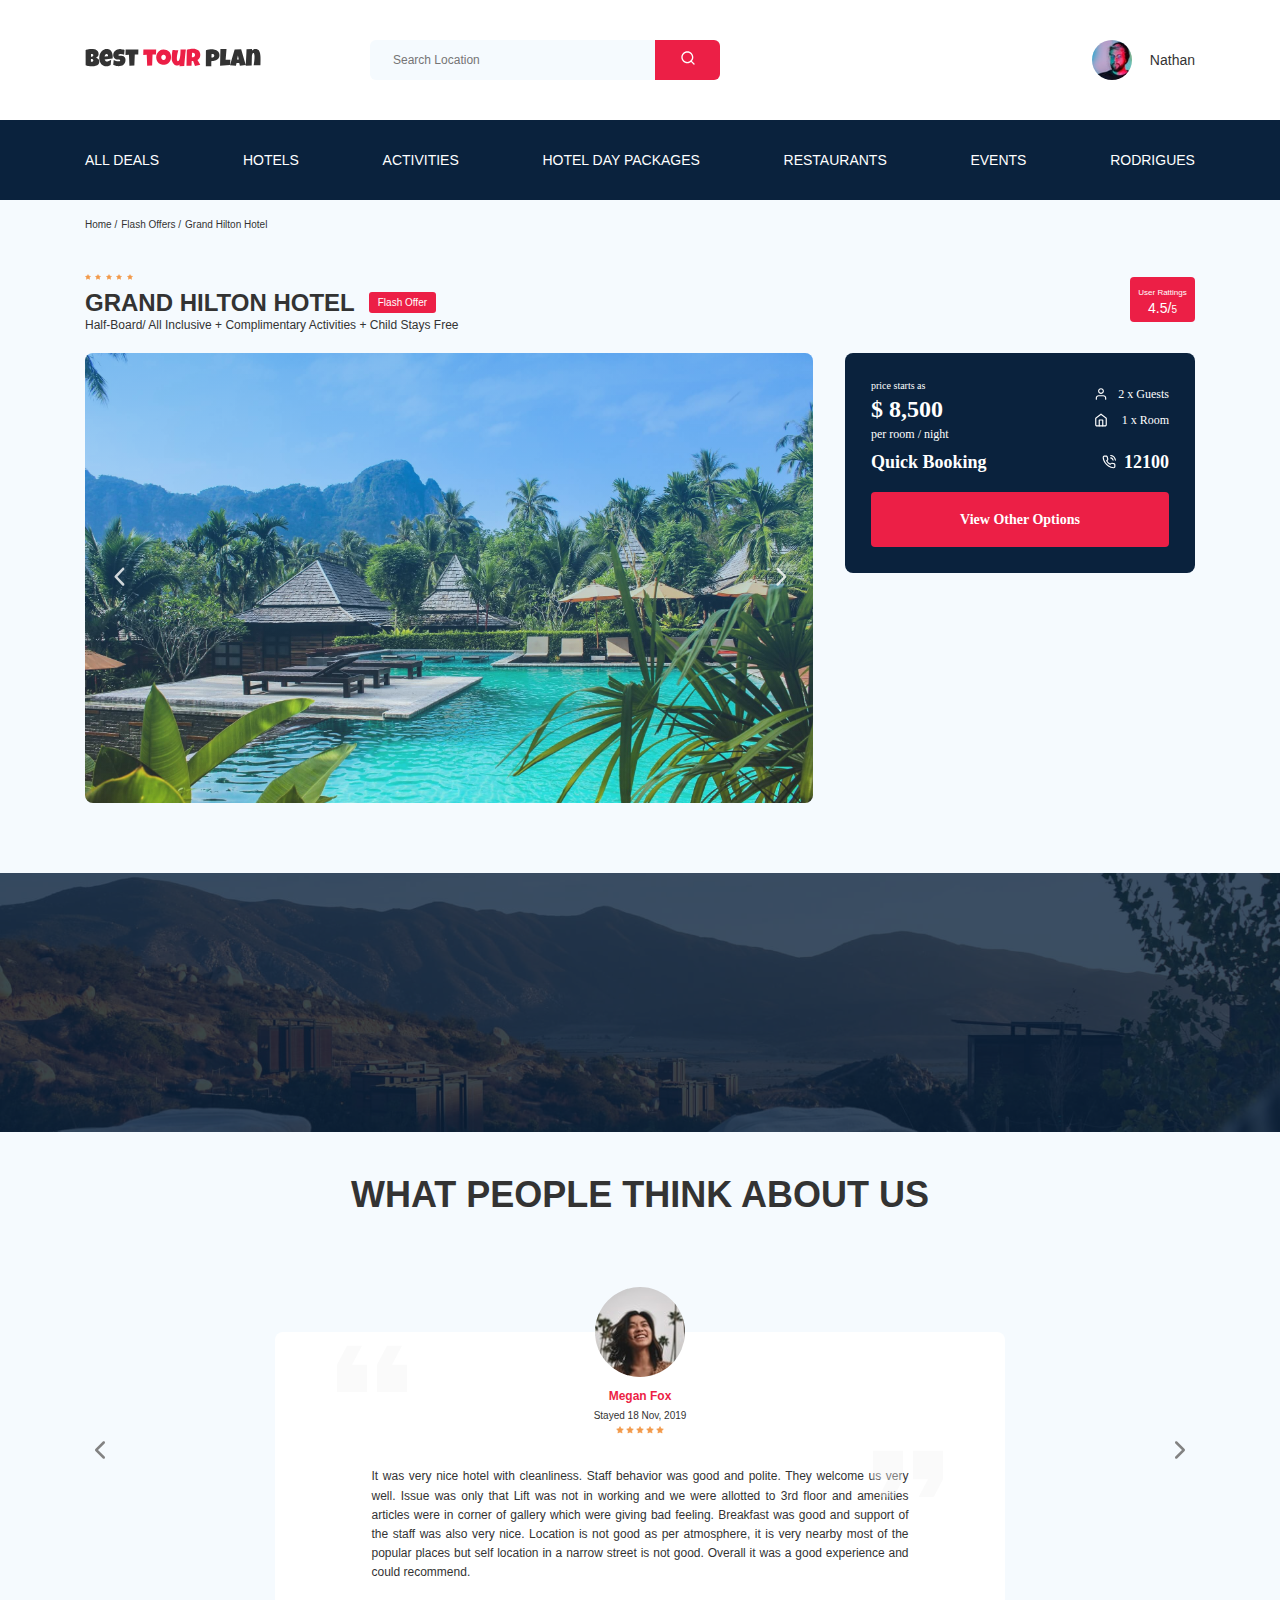
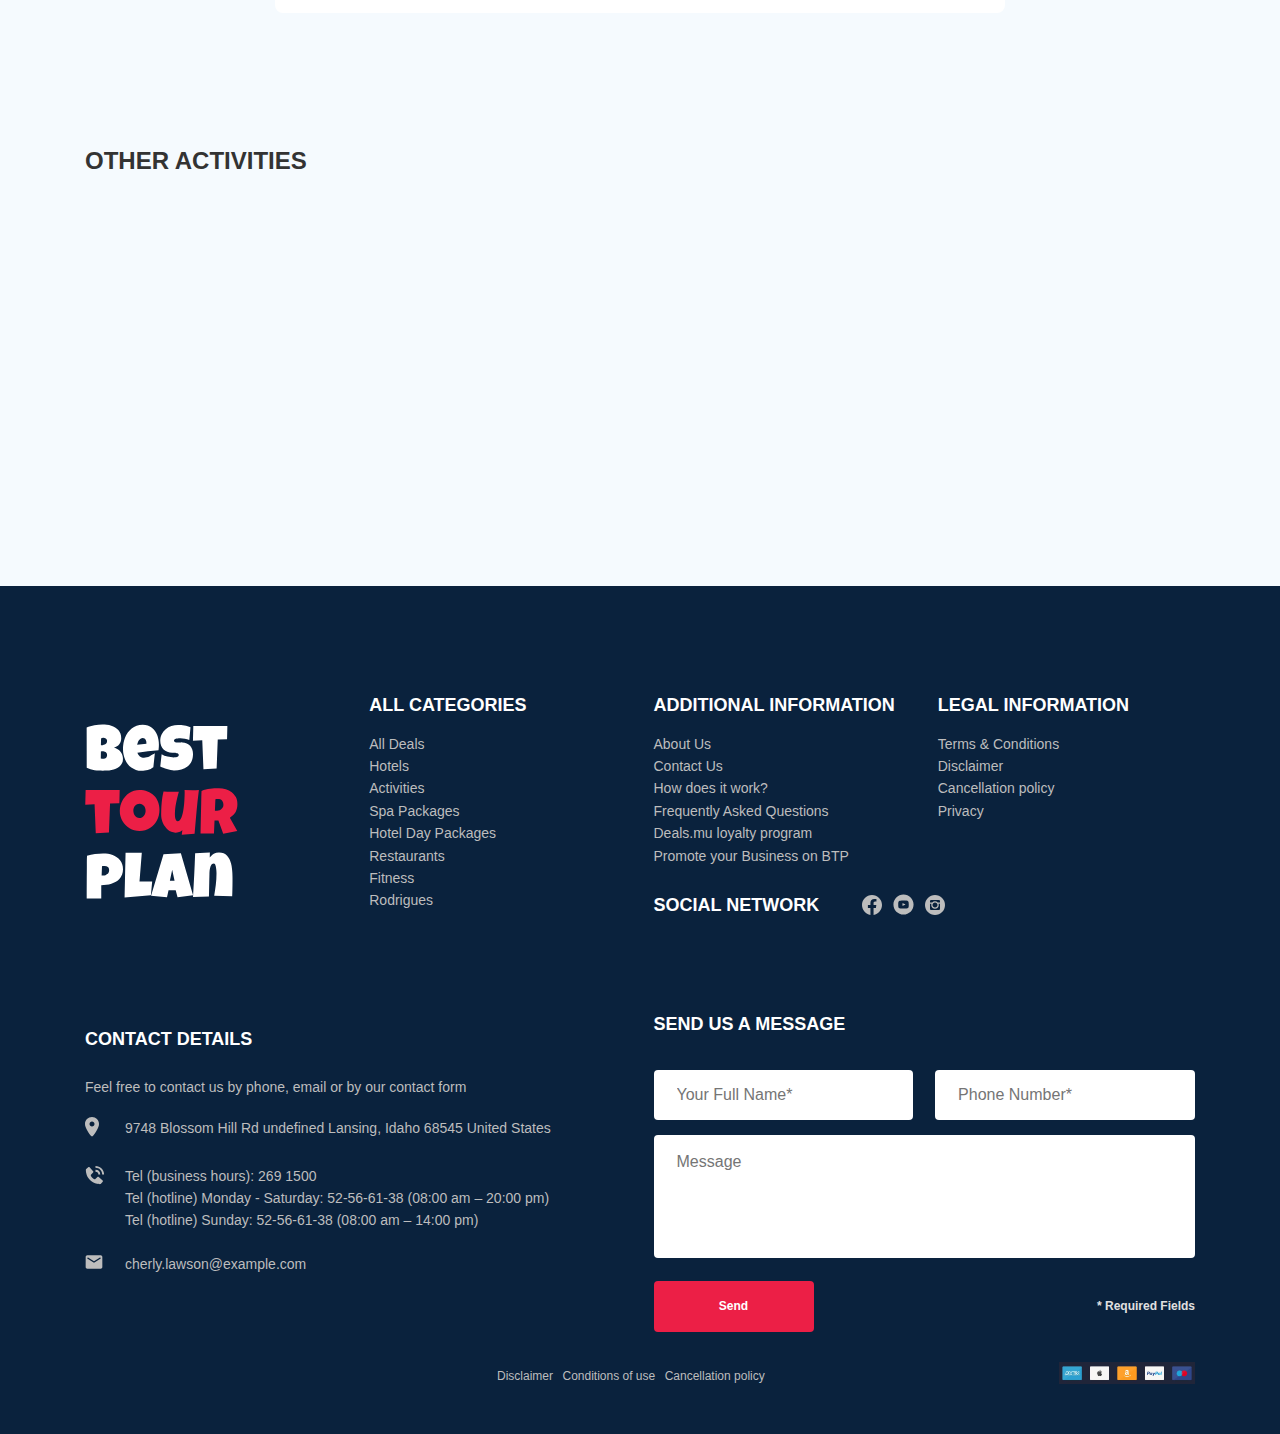
==== commit ba92f0c8: "fix: fixed mistakes" ====
--- a/index.html
+++ b/index.html
@@ -8,10 +8,11 @@
   <link rel="icon" href="/favicon.ico" type="image/x-icon">
   <link rel="stylesheet" href="css/swiper-bundle.min.css">
   <link rel="stylesheet" href="css/aos.css">
+  <link rel="preload" href="css/style.css" as="style">
+  <link rel="preload" href="main.js" as="script">
   <link rel="stylesheet" href="css/style.css">
   <link rel="preconnect" href="https://fonts.gstatic.com">
-  <link href="https://fonts.googleapis.com/css2?family=Mulish:wght@400;700&family=Nunito:wght@400;600;700;800&display=swap"
-    rel="preload">       
+  <link href="https://fonts.googleapis.com/css2?family=Mulish:wght@400;700&family=Nunito:wght@400;600;700;800&display=swap">       
 </head>
 <body>
  <header class="navbar navbar__mobile navbar__mobile--fixed">
@@ -182,7 +183,7 @@
         <div class="map">
           <iframe
             src="https://www.google.com/maps/embed?pb=!1m18!1m12!1m3!1d3952.0413263625387!2d98.29254741376948!3d7.890745494315341!2m3!1f0!2f0!3f0!3m2!1i1024!2i768!4f13.1!3m3!1m2!1s0x30503b7bfcd9f903%3A0xf7065fac1e3d7c48!2sDoubleTree%20by%20Hilton%20Phuket%20Banthai%20Resort!5e0!3m2!1sru!2sru!4v1606590299405!5m2!1sru!2sru"
-            width="100%" height="213" frameborder="0" style="border:0;" allowfullscreen="" aria-hidden="false"
+            width="600px" height="213" frameborder="0" style="border:0;" allowfullscreen="" aria-hidden="false"
             tabindex="0"></iframe>
         </div>
         <!-- /.map -->
@@ -201,6 +202,7 @@
      </h2>
      <form action="send.php" class="subscribe newsletter__subscribe form" data-aos="fade-down" data-aos-easing="linear" data-aos-duration="700">
       <input type="email" class="subscribe__input" placeholder="Your email address" required/>
+      <label id="error" class="invalid" for="error"></label>
       <button class="subscribe__button">Send</button>
      </form>
    </div>
--- a/css/style.css
+++ b/css/style.css
@@ -1,2 +1,2 @@
-*{box-sizing:border-box}body{font-family:'Mulish', sans-serif;background-color:#F5FAFE;color:#333}.container{max-width:1110px;margin:auto}img{max-width:100%}.input{background-color:#fff;border-radius:4px;border:none;padding:0 23px;height:50px}.message{background-color:#fff;border-radius:4px;padding:18px 23px;border:none}.button{min-width:160px;min-height:50px;padding:18px;font-style:normal;font-weight:bold;font-size:12px;line-height:15px;color:#fff;background-color:#EC1F46;border:none;border-radius:4px;cursor:pointer}.invalid{color:#EC1F46;border-bottom:1px solid #EC1F46}/*! normalize.css v8.0.1 | MIT License | github.com/necolas/normalize.css */html{line-height:1.15;-webkit-text-size-adjust:100%}body{margin:0}main{display:block}h1{font-size:2em;margin:0.67em 0}hr{box-sizing:content-box;height:0;overflow:visible}pre{font-family:monospace, monospace;font-size:1em}a{background-color:transparent}abbr[title]{border-bottom:none;text-decoration:underline;text-decoration:underline dotted}b,strong{font-weight:bolder}code,kbd,samp{font-family:monospace, monospace;font-size:1em}small{font-size:80%}sub,sup{font-size:75%;line-height:0;position:relative;vertical-align:baseline}sub{bottom:-0.25em}sup{top:-0.5em}img{border-style:none}button,input,optgroup,select,textarea{font-family:inherit;font-size:100%;line-height:1.15;margin:0}button,input{overflow:visible}button,select{text-transform:none}button,[type="button"],[type="reset"],[type="submit"]{-webkit-appearance:button}button::-moz-focus-inner,[type="button"]::-moz-focus-inner,[type="reset"]::-moz-focus-inner,[type="submit"]::-moz-focus-inner{border-style:none;padding:0}button:-moz-focusring,[type="button"]:-moz-focusring,[type="reset"]:-moz-focusring,[type="submit"]:-moz-focusring{outline:1px dotted ButtonText}fieldset{padding:0.35em 0.75em 0.625em}legend{box-sizing:border-box;color:inherit;display:table;max-width:100%;padding:0;white-space:normal}progress{vertical-align:baseline}textarea{overflow:auto}[type="checkbox"],[type="radio"]{box-sizing:border-box;padding:0}[type="number"]::-webkit-inner-spin-button,[type="number"]::-webkit-outer-spin-button{height:auto}[type="search"]{-webkit-appearance:textfield;outline-offset:-2px}[type="search"]::-webkit-search-decoration{-webkit-appearance:none}::-webkit-file-upload-button{-webkit-appearance:button;font:inherit}details{display:block}summary{display:list-item}template{display:none}[hidden]{display:none}.navbar{background-color:#ffffff}.navbar-top{display:flex;align-items:center;justify-content:space-between;padding-top:40px;padding-bottom:40px}.navbar-top__menu-button{display:none}.navbar__search{margin-right:auto;margin-left:108px}.navbar-bottom{background-color:#0A223D}.navbar-menu{list-style-type:none;margin:0;padding:31px 0;display:flex;align-items:center;justify-content:space-between;color:#fff}.navbar-menu__link{color:inherit;text-decoration:none;text-transform:uppercase;font-size:14px;line-height:18px}.navbar-menu__item--mobile--visible{display:none}.logo{width:177px}.search{display:flex;position:relative;overflow:hidden;border-radius:6px;height:40px}.search__input{width:350px;height:100%;padding-left:23px;padding-right:75px;background-color:#F5FAFE;border:none;font-size:12px;line-height:15px;color:#333}.search__button{position:absolute;top:0;right:0;width:65px;height:100%;border:none;cursor:pointer;background-color:#EC1F46}.user{display:flex;align-items:center;text-decoration:none;color:inherit}.user__avatar{width:40px;height:40px;border-radius:50%;object-fit:cover}.user__name{margin-left:18px;font-size:14px;line-height:18px;color:.user__name text-color}.breadcrumb-list{display:flex;align-items:center;padding:18px 0;margin:0;list-style:none}.breadcrumb-list__item{font-size:10px;line-height:13px}.breadcrumb-list__item:not(:last-child)::after{content:'/';margin-right:4px}.breadcrumb-list__link{text-decoration:none;color:inherit}.hotel{padding-top:17px;padding-bottom:70px}.hotel-info{display:flex;align-items:center;justify-content:space-between;padding-bottom:20px}.hotel-info__offer{margin-left:14px;margin-top:3px}.hotel-info__name{margin-top:3px;margin-bottom:0}.hotel-info__description{margin:0}.hotel-name{font-size:24px;line-height:30px}.hotel-wrapper{display:flex;flex-wrap:wrap;align-items:center}.hotel-description{font-size:12px;line-height:15px}.hotel-grid{display:flex;justify-content:space-between}.hotel-right{display:flex;flex-direction:column;justify-content:space-between}.hotel-slider{width:728px;height:450px}.hotel-slider__item{width:100%;height:100%;position:relative;border-radius:8px;overflow:hidden}.hotel-slider__item::after{content:'';position:absolute;width:100%;height:100%;top:0;bottom:0;left:0;right:0;background:linear-gradient(180deg, rgba(0,122,223,0.48) 0%, rgba(255,255,255,0.128) 100%);z-index:10}.hotel-slider__button{position:absolute;top:50%;transform:translateY(-50%);z-index:99;width:30px;height:30px;border:none;cursor:pointer;background-repeat:no-repeat;background-position:center;background-size:13px;background-color:transparent}.hotel-slider__button--next{right:18px;background-image:url(../img/arrow-next.svg)}.hotel-slider__button--prev{left:18px;background-image:url(../img/arrow-prev.svg)}.stars{flex-basis:100%}.stars__item{width:6px}.offer{font-size:10px;line-height:13px;padding:4px 9px;background-color:#EC1F46;border-radius:3px;color:#fff}.rating{max-width:65px;min-height:45px;padding-top:4px;text-align:center;color:#fff;background-color:#EC1F46;border-radius:4px}.rating__text{font-size:8px;line-height:10px}.rating__counter{font-size:14px;line-height:18px}.rating__five{font-size:10px}.booking{background-color:#0A223D;color:#fff;font-family:Nunito;border-radius:8px;width:350px;min-height:210px;padding:26px}.booking__info{display:flex;justify-content:space-between;margin-bottom:8px}.booking__price{display:flex;flex-direction:column}.booking__start{font-weight:normal;font-size:10px;line-height:14px}.booking__pricetag{font-style:normal;font-weight:800;font-size:24px;line-height:33px}.booking__per-room{font-style:normal;font-weight:normal;font-size:12px;line-height:16px}.booking-room{margin-top:7px}.booking__text{display:flex;align-items:center;justify-content:space-between;margin-bottom:10px;font-style:normal;font-weight:normal;font-size:12px;line-height:16px}.booking__description{margin-left:10px}.booking__call-center{display:flex;align-items:center;justify-content:space-between;margin-bottom:17px}.booking__heading{font-style:normal;font-weight:600;font-size:18px;line-height:25px}.booking__number{display:flex;align-items:center;justify-content:space-between;color:inherit;text-decoration:none;font-weight:600;font-size:18px;line-height:25px}.booking__num{margin-left:8px}.booking__button{width:100%;min-height:45px;font-weight:600;font-size:14px;line-height:19px;border-radius:4px;background-color:#EC1F46;border:none;color:#fff;cursor:pointer}.map{width:347px;height:213px;border-radius:10px;overflow:hidden}.newsletter{position:relative;padding:77px 0 67px 0;background-image:url(../img/newsletter-bg.jpg);background-repeat:no repeat;background-position:center;background-size:cover}.newsletter::before{content:'';position:absolute;top:0;left:0;right:0;bottom:0;width:100%;height:100%;background-color:rgba(10,34,61,0.8)}.newsletter-wrapper{position:relative;display:flex;align-items:center;justify-content:space-between;max-width:731px;margin:auto}.newsletter-title{color:#fff;font-style:normal;font-weight:300;font-size:24px;line-height:30px}.newsletter-title__strong{display:block;font-family:Mulish;font-style:normal;font-weight:600;font-size:36px;line-height:45px;text-transform:uppercase}.subscribe{position:relative;width:350px;height:55px;border-radius:4px;overflow:hidden}.subscribe__input{position:absolute;width:100%;height:100%;border:none;padding-left:33px;padding-right:75px;font-style:normal;font-weight:300;font-size:14px;line-height:18px}.subscribe__button{position:absolute;min-width:65px;right:0;top:0;height:100%;border:none;background-color:#EC1F46;color:#fff;font-family:Mulish;font-style:normal;font-weight:700;font-size:12px;line-height:15px}.reviews{padding:11px 0 70px 0}.reviews__title{font-style:normal;font-weight:bold;font-size:36px;line-height:45px;text-align:center;text-transform:uppercase;margin-bottom:70px}.reviews-slider__item{position:relative;display:flex;flex-direction:column;align-items:center;max-width:730px;margin:45px auto 0;background-color:#fff;border-radius:8px;padding:0 62px 30px}.reviews-slider__item::before{content:'';position:absolute;top:13px;left:62px;width:70px;height:47px;background-image:url(../img/quote-left.svg);background-repeat:no-repeat}.reviews-slider__item::after{content:'';position:absolute;top:118px;right:62px;width:70px;height:47px;background-image:url(../img/quote-right.svg);background-repeat:no-repeat}.reviews-slider__button{position:absolute;top:50%;transform:translateY(-50%);width:30px;height:30px;background-repeat:no-repeat;background-size:10px;background-position:center;border:none;background-color:transparent;cursor:pointer;z-index:99}.reviews-slider__button--prev{background-image:url(../img/arrow-prev-secondary.svg);left:0}.reviews-slider__button--next{background-image:url(../img/arrow-next-secondary.svg);right:0}.reviews-slider__profile{display:flex;flex-direction:column;align-items:center;margin-top:-45px;margin-bottom:33px}.reviews-slider__avatar{width:90px;height:90px;border-radius:50%;object-fit:cover;margin-bottom:0}.reviews-slider__username{font-style:normal;font-weight:bold;font-size:12px;line-height:15px;color:#EC1F46;margin-bottom:5px}.reviews-slider__date{font-style:normal;font-weight:normal;font-size:10px;line-height:13px;margin-bottom:4px}.reviews-slider__rating{width:48px;display:flex;align-items:center;justify-content:space-between}.reviews-slider__text{max-width:537px;font-style:normal;font-weight:normal;font-size:12px;line-height:160%;text-align:justify;margin:auto}.activities{padding:43px 0 98px 0}.activities__title{font-style:normal;font-weight:bold;font-size:24px;line-height:30px;margin-bottom:57px;text-transform:uppercase}.activities-wrapper{display:flex;justify-content:space-between}.card{position:relative;display:flex;flex-direction:column;align-items:flex-start;padding:24px 26px;width:255px;height:255px;border-radius:6px;overflow:hidden}.card::before{content:'';position:absolute;left:0;right:0;top:0;bottom:0;background:linear-gradient(179.83deg, rgba(196,196,196,0) 35.34%, #0A223D 99.85%);z-index:-1}.card__image{position:absolute;left:0;right:0;top:0;bottom:0;width:100%;height:100%;object-fit:cover;z-index:-2}.card__title{margin-top:auto;margin-bottom:20px;color:#fff;font-style:normal;font-weight:bold;font-size:16px;line-height:20px}.card__button{font-style:normal;font-weight:600;font-size:12px;line-height:16px;color:#fff;padding:8px 22px;border:none;background-color:#EC1F46;border-radius:4px;cursor:pointer}.footer{background-color:#0A223D;color:#fff;padding-top:108px;padding-bottom:46px}.footer-wrapper{display:grid;grid-template-columns:repeat(4, minmax(min-content, 1fr));grid-gap:27px;grid-auto-rows:minmax(40px, min-content);align-items:start}.footer-logo{width:166px;grid-row:1 / 3;align-self:center}.footer__categories{grid-row:1 / 4}.footer__social-links{display:flex;align-items:center;min-width:83px;justify-content:space-between}.footer__social-network{display:flex;align-items:start;grid-row:2 / 4;grid-column:span 2}.footer__contact-details{grid-column:span 2}.footer__contact-form{grid-column:span 2}.footer__form{display:flex;align-items:center;justify-content:space-between;flex-wrap:wrap}.footer__ul{padding:0;margin:0;list-style:none}.footer__title{font-style:normal;font-weight:bold;font-size:18px;line-height:23px;margin:0 0 16px 0;text-transform:uppercase}.footer__title--inline{margin:0 43px 0 0}.footer__title--mb-3{margin-bottom:28px}.footer__title--mb-4{margin-top:-15px;margin-bottom:34px}.footer__item{display:flex;align-items:flex-start;font-style:normal;font-weight:normal;font-size:14px;line-height:160%;color:#BDBDBD}.footer__item--mb-2{margin-bottom:21px}.footer__item--phone{display:flex;flex-direction:column}.footer__item--a{color:#BDBDBD;text-decoration:none}.footer__icon-wrapper{min-width:40px}.footer__text{font-size:14px;color:#BDBDBD;margin-bottom:22px}.footer__link{text-decoration:none;color:inherit}.footer__link-responsibility{text-decoration:none;color:#BDBDBD;font-style:normal;font-weight:400;font-size:12px;line-height:15px;margin-right:5px}.footer__input{width:100%}.footer__input-group{margin-bottom:15px;flex-basis:48%}.footer__message{flex-basis:100%;margin-bottom:23px;width:100%;height:123px}.footer__info{font-style:normal;font-weight:bold;font-size:12px;line-height:15px;color:#E0E0E0}.footer-wrap{display:flex;justify-content:flex-end}.footer__personal{width:698px;display:flex;align-items:center;justify-content:space-between;margin-top:30px;margin-right:0}.footer__personal-policy{min-width:303px}.footer__personal-payment{width:136px}.modal__overlay{position:fixed;left:0;top:0;right:0;bottom:0;background-color:rgba(0,143,223,0.39);z-index:100;visibility:hidden;opacity:0;transition:opacity 0.2s}.modal__overlay--visible{visibility:visible;opacity:1}.modal__dialog{position:fixed;top:50%;left:50%;max-width:478px;padding:33px 88px;background-color:#0A223D;transform:translate(-50%, -50%);color:#fff;border-radius:8px;z-index:101;visibility:hidden;opacity:0;transition:opacity 0.2s}.modal__dialog--visible{visibility:visible;opacity:1}.modal__close{position:absolute;right:18px;top:17px;text-decoration:none;cursor:pointer}.modal__title{font-style:normal;font-weight:bold;font-size:18px;line-height:23px;margin-bottom:15px;text-transform:uppercase;text-align:center}.modal__form{display:flex;align-items:center;justify-content:space-between;flex-wrap:wrap}.modal__input{width:100%;margin-top:15px}.modal__message{width:100%;min-height:123px;margin-top:15px}.modal__button{margin-top:15px}.modal__info{font-style:normal;font-weight:bold;font-size:12px;line-height:15px;color:#E0E0E0}@media (max-width: 1200px){.container{max-width:960px}.hotel__slider{max-width:590px}.hotel-slider__image{width:100%;height:100%;object-fit:cover}.card{width:230px;height:230px}.footer__input-group{flex-basis:100%}}@media (max-width: 992px){.container,.newsletter-wrapper{max-width:700px}.logo{width:132px}.navbar-top{padding-top:30px;padding-bottom:30px}.navbar__search{margin-left:auto}.navbar-menu{padding-top:22px;padding-bottom:22px}.navbar-menu__link{font-size:12px;line-height:15px}.search__input{width:340px}.hotel{padding-bottom:58px}.hotel-grid{flex-direction:column}.hotel-slider{max-width:700px}.hotel__slider{margin-bottom:29px}.hotel-right{flex-direction:row}.hotel-slider{width:100%}.booking{width:340px;padding:28px 23px}.map{width:340px}.newsletter{padding:70px 34px 75px 34px;min-height:260px}.reviews{padding-top:15px;padding-bottom:60px}.reviews__title{font-size:30px;line-height:38px;margin-bottom:50px}.reviews-slider__item{max-width:580px}.reviews-slider__avatar{margin-bottom:0}.reviews-slider__username{margin-bottom:7px}.activities{padding-bottom:49px}.activities-wrapper{flex-wrap:wrap}.activities__card{margin-bottom:20px}.activities__title{width:220px}.card{width:340px;height:255px}.footer{padding-top:73px;padding-bottom:33px}.footer-wrapper{grid-template-columns:repeat(6, 1fr);grid-row-gap:38px}.footer__input-group{flex-basis:49%}.footer-logo{width:104px;grid-row:1 / 2;grid-column:span 2;margin-bottom:38px}.footer__social-network{grid-row:1 / 2;grid-column:span 4;align-self:center}.footer__categories{grid-row:2 / 3;grid-column:span 2}.footer__legal{grid-row:2;grid-column:span 2}.footer__additional{grid-row:2;grid-column:span 2}.footer__contact-details{grid-column:span 5;grid-row:3;margin-top:68px}.footer__contact-form{grid-column:span 5;grid-row:4;margin-top:56px}.footer__message{margin-bottom:21px}.footer__text{margin-bottom:26px}.footer__personal{max-width:698px;margin-left:0;margin-top:52px}}@media (max-width: 768px){.container{max-width:576px;width:92%}body{padding-top:78px}.navbar__mobile--fixed{position:fixed;left:0;top:0;right:0;z-index:99}.navbar__search--mobile--hidden,.navbar__user--mobile--hidden{display:none}.navbar__search--mobile--visible,.navbar__user--mobile--visible{display:flex}.navbar__user{flex-direction:column;justify-content:center}.navbar-bottom{display:none;position:fixed;left:0;right:0;bottom:0;top:78px;padding-top:30px}.navbar-bottom--visible{display:block;overflow:scroll}.navbar-menu{flex-direction:column}.navbar-menu__item{margin-bottom:20px}.navbar-menu__item--mobile--visible{display:block}.menu-button{display:flex;width:16px;height:11px;padding:0;align-items:center;justify-content:space-between;flex-direction:column;border:none;cursor:pointer;background-color:#ffffff}.menu-button__line{width:16px;height:1px;background-color:#333}.user__name--light{color:#fff;margin-left:0;margin-top:10px}.stars{flex-basis:auto}.hotel-wrapper{justify-content:space-between}.hotel-name{flex-basis:100%}.hotel-info__text{width:100%}.hotel-info__name{margin-top:10px;margin-bottom:0}.hotel-info__rating{display:none}.hotel-info__offer{order:-1;margin-left:0}.hotel-right{flex-direction:column;min-height:450px}.hotel-slider{height:350px}.booking{width:100%}.map{width:100%}.newsletter-wrapper{max-width:576px;width:92%;flex-direction:column;align-items:start}.reviews__title{font-size:30px}.reviews-slider__item{padding:0 30px 30px}.reviews-slider__item:after,.reviews-slider__item:before{display:none}.reviews-slider__button{top:32px}.reviews-slider__button--prev{left:50%;margin-left:-85px;transform:translate(-50%, 0)}.reviews-slider__button--next{right:50%;margin-right:-85px;transform:translate(50%, 0)}.card{width:49%;height:255px}.footer__input-group{flex-basis:100%}.footer__personal{max-width:698px;flex-wrap:wrap}}@media (max-width: 576px){.logo{width:99px}.navbar__search{width:245px;height:40px}.hotel__slider{margin-bottom:20px}.hotel-slider{height:250px}.newsletter{padding:76px 20px 83px 20px;height:319px}.newsletter__title{margin-bottom:37px}.subscribe{width:100%}.reviews{padding:40px 0 40px 0}.reviews__title{font-size:18px;line-height:22px}.reviews-slider__text{text-align:left}.activities{padding:30px 0 60px 0}.activities__title{width:165px;font-size:18px;line-height:22px;margin-bottom:36px}.card{width:100%}.footer{padding-top:69px;padding-bottom:21px}.footer-wrapper{grid-template-columns:1fr;grid-row-gap:30px}.footer-logo{width:104px;height:120px;grid-row:1;grid-column:1;margin-bottom:30px}.footer__social-network{grid-row:2;grid-column:1;flex-direction:column;margin-bottom:30px}.footer__legal{grid-row:3;grid-column:1}.footer__additional{grid-row:4;grid-column:1}.footer__categories{grid-row:5;grid-column:1;padding-bottom:10px}.footer__contact-details{grid-row:6;grid-column:1;padding-bottom:30px}.footer__contact-form{grid-row:7;grid-column:1;margin:auto}.footer__text{margin-top:30px}.footer__title--mb-3{margin-bottom:15px}.footer__title--inline{margin-bottom:20px}.footer__message{margin-bottom:15px}.footer__info{width:100%;margin-bottom:15px}.footer__button{order:1;margin-bottom:30px}.footer__personal{flex-wrap:wrap;margin-left:0}.footer__personal-policy{margin-bottom:10px;width:100%}.modal__dialog{width:80%;padding:33px 70px;margin:auto}.modal__dialog--visible{visibility:visible;opacity:1;overflow:auto;max-height:100%}.modal__button{margin-bottom:15px}.modal__title{font-size:22px}}@media (max-width: 320px){.container{max-width:281px}.breadcrumb{padding-bottom:0}.hotel{padding-top:5px}.hotel-info__name{font-size:20px}.hotel-slider{height:178px}.map{height:173px}.newsletter{height:319px}.newsletter__title{font-size:20px;line-height:25px}.newsletter-title__strong{font-size:30px;line-height:37px}.reviews{padding-top:40px;padding-bottom:50px}.reviews-slider__item{padding:0 31px 36px}.reviews-slider__text{height:266px;overflow:hidden;text-overflow:ellipsis;text-align:left}.footer--mb-4{margin-top:0;margin-bottom:15px}.footer__personal{margin-top:30px}.footer__personal-policy{width:100%}}
+*{box-sizing:border-box}body{font-family:'Mulish', sans-serif;background-color:#F5FAFE;color:#333}.container{max-width:1110px;margin:auto}img{max-width:100%}.input{background-color:#fff;border-radius:4px;border:none;padding:0 23px;height:50px}.message{background-color:#fff;border-radius:4px;padding:18px 23px;border:none}.button{min-width:160px;min-height:50px;padding:18px;font-style:normal;font-weight:bold;font-size:12px;line-height:15px;color:#fff;background-color:#EC1F46;border:none;border-radius:4px;cursor:pointer;transition:0.3s}.button:hover{background-color:#3d0c1f}.invalid{color:#EC1F46;border-bottom:1px solid #EC1F46}/*! normalize.css v8.0.1 | MIT License | github.com/necolas/normalize.css */html{line-height:1.15;-webkit-text-size-adjust:100%}body{margin:0}main{display:block}h1{font-size:2em;margin:0.67em 0}hr{box-sizing:content-box;height:0;overflow:visible}pre{font-family:monospace, monospace;font-size:1em}a{background-color:transparent}abbr[title]{border-bottom:none;text-decoration:underline;text-decoration:underline dotted}b,strong{font-weight:bolder}code,kbd,samp{font-family:monospace, monospace;font-size:1em}small{font-size:80%}sub,sup{font-size:75%;line-height:0;position:relative;vertical-align:baseline}sub{bottom:-0.25em}sup{top:-0.5em}img{border-style:none}button,input,optgroup,select,textarea{font-family:inherit;font-size:100%;line-height:1.15;margin:0}button,input{overflow:visible}button,select{text-transform:none}button,[type="button"],[type="reset"],[type="submit"]{-webkit-appearance:button}button::-moz-focus-inner,[type="button"]::-moz-focus-inner,[type="reset"]::-moz-focus-inner,[type="submit"]::-moz-focus-inner{border-style:none;padding:0}button:-moz-focusring,[type="button"]:-moz-focusring,[type="reset"]:-moz-focusring,[type="submit"]:-moz-focusring{outline:1px dotted ButtonText}fieldset{padding:0.35em 0.75em 0.625em}legend{box-sizing:border-box;color:inherit;display:table;max-width:100%;padding:0;white-space:normal}progress{vertical-align:baseline}textarea{overflow:auto}[type="checkbox"],[type="radio"]{box-sizing:border-box;padding:0}[type="number"]::-webkit-inner-spin-button,[type="number"]::-webkit-outer-spin-button{height:auto}[type="search"]{-webkit-appearance:textfield;outline-offset:-2px}[type="search"]::-webkit-search-decoration{-webkit-appearance:none}::-webkit-file-upload-button{-webkit-appearance:button;font:inherit}details{display:block}summary{display:list-item}template{display:none}[hidden]{display:none}.navbar{background-color:#ffffff}.navbar-top{display:flex;align-items:center;justify-content:space-between;padding-top:40px;padding-bottom:40px}.navbar-top__menu-button{display:none}.navbar__search{margin-right:auto;margin-left:108px}.navbar-bottom{background-color:#0A223D}.navbar-menu{list-style-type:none;margin:0;padding:31px 0;display:flex;align-items:center;justify-content:space-between;color:#fff}.navbar-menu__link{color:inherit;text-decoration:none;text-transform:uppercase;font-size:14px;line-height:18px}.navbar-menu__item--mobile--visible{display:none}.logo{width:177px;transition:0.3s}.logo:hover{border:2px solid #2868e0;border-radius:4px}.search{display:flex;position:relative;overflow:hidden;border-radius:6px;height:40px}.search__input{width:350px;height:100%;padding-left:23px;padding-right:75px;background-color:#F5FAFE;border:none;font-size:12px;line-height:15px;color:#333}.search__button{position:absolute;top:0;right:0;width:65px;height:100%;border:none;cursor:pointer;background-color:#EC1F46;transition:0.3s}.search__button:hover{background-color:#3d0c1f}.user{display:flex;align-items:center;text-decoration:none;color:inherit;transition:0.3s}.user:hover{border:2px solid #2868e0;border-radius:4px}.user__avatar{width:40px;height:40px;border-radius:50%;object-fit:cover}.user__name{margin-left:18px;font-size:14px;line-height:18px;color:.user__name text-color}.breadcrumb-list{display:flex;align-items:center;padding:18px 0;margin:0;list-style:none}.breadcrumb-list__item{font-size:10px;line-height:13px}.breadcrumb-list__item:not(:last-child)::after{content:'/';margin-right:4px}.breadcrumb-list__link{text-decoration:none;color:inherit}.breadcrumb-list__link:hover{background-color:#0A223D}.hotel{padding-top:17px;padding-bottom:70px}.hotel-info{display:flex;align-items:center;justify-content:space-between;padding-bottom:20px}.hotel-info__offer{margin-left:14px;margin-top:3px}.hotel-info__name{margin-top:3px;margin-bottom:0}.hotel-info__description{margin:0}.hotel-name{font-size:24px;line-height:30px}.hotel-wrapper{display:flex;flex-wrap:wrap;align-items:center}.hotel-description{font-size:12px;line-height:15px}.hotel-grid{display:flex;justify-content:space-between}.hotel-right{display:flex;flex-direction:column;justify-content:space-between}.hotel-slider{width:728px;height:450px;margin-left:0}.hotel-slider__item{width:100%;height:100%;position:relative;border-radius:8px;overflow:hidden}.hotel-slider__item::after{content:'';position:absolute;width:100%;height:100%;top:0;bottom:0;left:0;right:0;background:linear-gradient(180deg, rgba(0,122,223,0.48) 0%, rgba(255,255,255,0.128) 100%);z-index:10}.hotel-slider__button{position:absolute;top:50%;transform:translateY(-50%);z-index:99;width:30px;height:30px;border:none;cursor:pointer;background-repeat:no-repeat;background-position:center;background-size:13px;background-color:transparent;transition:0.3s}.hotel-slider__button:hover{border:2px solid #2868e0;border-radius:4px}.hotel-slider__button--next{right:18px;background-image:url(../img/arrow-next.svg)}.hotel-slider__button--prev{left:18px;background-image:url(../img/arrow-prev.svg)}.stars{flex-basis:100%}.stars__item{width:6px}.offer{font-size:10px;line-height:13px;padding:4px 9px;background-color:#EC1F46;border-radius:3px;color:#fff}.rating{max-width:65px;min-height:45px;padding-top:4px;text-align:center;color:#fff;background-color:#EC1F46;border-radius:4px}.rating__text{font-size:8px;line-height:10px}.rating__counter{font-size:14px;line-height:18px}.rating__five{font-size:10px}.booking{background-color:#0A223D;color:#fff;font-family:Nunito;border-radius:8px;width:350px;min-height:210px;padding:26px}.booking__info{display:flex;justify-content:space-between;margin-bottom:8px}.booking__price{display:flex;flex-direction:column}.booking__start{font-weight:normal;font-size:10px;line-height:14px}.booking__pricetag{font-style:normal;font-weight:800;font-size:24px;line-height:33px}.booking__per-room{font-style:normal;font-weight:normal;font-size:12px;line-height:16px}.booking-room{margin-top:7px}.booking__text{display:flex;align-items:center;justify-content:space-between;margin-bottom:10px;font-style:normal;font-weight:normal;font-size:12px;line-height:16px}.booking__description{margin-left:10px}.booking__call-center{display:flex;align-items:center;justify-content:space-between;margin-bottom:17px}.booking__heading{font-style:normal;font-weight:600;font-size:18px;line-height:25px}.booking__number{display:flex;align-items:center;justify-content:space-between;color:inherit;text-decoration:none;font-weight:600;font-size:18px;line-height:25px}.booking__num{margin-left:8px}.booking__button{width:100%;min-height:45px;font-weight:600;font-size:14px;line-height:19px;border-radius:4px;background-color:#EC1F46;border:none;color:#fff;cursor:pointer}.map{width:347px;height:213px;border-radius:10px;overflow:hidden}.newsletter{position:relative;padding:77px 0 67px 0;background-image:url(../img/newsletter-bg.jpg);background-repeat:no repeat;background-position:center;background-size:cover}.newsletter::before{content:'';position:absolute;top:0;left:0;right:0;bottom:0;width:100%;height:100%;background-color:rgba(10,34,61,0.8)}.newsletter-wrapper{position:relative;display:flex;align-items:center;justify-content:space-between;max-width:731px;margin:auto}.newsletter-title{color:#fff;font-style:normal;font-weight:300;font-size:24px;line-height:30px}.newsletter-title__strong{display:block;font-family:Mulish;font-style:normal;font-weight:600;font-size:36px;line-height:45px;text-transform:uppercase}.subscribe{position:relative;width:350px;height:55px;border-radius:4px;overflow:hidden}.subscribe__input{position:absolute;width:100%;height:100%;border:none;padding-left:33px;padding-right:75px;font-style:normal;font-weight:300;font-size:14px;line-height:18px}.subscribe__button{position:absolute;min-width:65px;right:0;top:0;height:100%;border:none;background-color:#EC1F46;color:#fff;font-family:Mulish;font-style:normal;font-weight:700;font-size:12px;line-height:15px;transition:0.3s}.subscribe__button:hover{background-color:#3d0c1f}.subscribe>label#-error{position:relative;left:5px}.reviews{padding:11px 0 70px 0}.reviews__title{font-style:normal;font-weight:bold;font-size:36px;line-height:45px;text-align:center;text-transform:uppercase;margin-bottom:70px}.reviews-slider__item{position:relative;display:flex;flex-direction:column;align-items:center;max-width:730px;margin:45px auto 0;background-color:#fff;border-radius:8px;padding:0 62px 30px}.reviews-slider__item::before{content:'';position:absolute;top:13px;left:62px;width:70px;height:47px;background-image:url(../img/quote-left.svg);background-repeat:no-repeat}.reviews-slider__item::after{content:'';position:absolute;top:118px;right:62px;width:70px;height:47px;background-image:url(../img/quote-right.svg);background-repeat:no-repeat}.reviews-slider__button{position:absolute;top:50%;transform:translateY(-50%);width:30px;height:30px;background-repeat:no-repeat;background-size:10px;background-position:center;border:none;background-color:transparent;cursor:pointer;z-index:99;transition:0.3s}.reviews-slider__button:hover{border:2px solid #2868e0;border-radius:4px}.reviews-slider__button--prev{background-image:url(../img/arrow-prev-secondary.svg);left:0}.reviews-slider__button--next{background-image:url(../img/arrow-next-secondary.svg);right:0}.reviews-slider__profile{display:flex;flex-direction:column;align-items:center;margin-top:-45px;margin-bottom:33px}.reviews-slider__avatar{width:90px;height:90px;border-radius:50%;object-fit:cover;margin-bottom:0}.reviews-slider__username{font-style:normal;font-weight:bold;font-size:12px;line-height:15px;color:#EC1F46;margin-bottom:5px}.reviews-slider__date{font-style:normal;font-weight:normal;font-size:10px;line-height:13px;margin-bottom:4px}.reviews-slider__rating{width:48px;display:flex;align-items:center;justify-content:space-between}.reviews-slider__text{max-width:537px;font-style:normal;font-weight:normal;font-size:12px;line-height:160%;text-align:justify;margin:auto}.activities{padding:43px 0 98px 0}.activities__title{font-style:normal;font-weight:bold;font-size:24px;line-height:30px;margin-bottom:57px;text-transform:uppercase}.activities-wrapper{display:flex;justify-content:space-between}.card{position:relative;display:flex;flex-direction:column;align-items:flex-start;padding:24px 26px;width:255px;height:255px;border-radius:6px;overflow:hidden}.card::before{content:'';position:absolute;left:0;right:0;top:0;bottom:0;background:linear-gradient(179.83deg, rgba(196,196,196,0) 35.34%, #0A223D 99.85%);z-index:-1}.card__image{position:absolute;left:0;right:0;top:0;bottom:0;width:100%;height:100%;object-fit:cover;z-index:-2}.card__title{margin-top:auto;margin-bottom:20px;color:#fff;font-style:normal;font-weight:bold;font-size:16px;line-height:20px}.card__button{font-style:normal;font-weight:600;font-size:12px;line-height:16px;color:#fff;padding:8px 22px;border:none;background-color:#EC1F46;border-radius:4px;cursor:pointer;transition:0.3s}.card__button:hover{background-color:#3d0c1f}.footer{background-color:#0A223D;color:#fff;padding-top:108px;padding-bottom:46px}.footer-wrapper{display:grid;grid-template-columns:repeat(4, minmax(min-content, 1fr));grid-gap:27px;grid-auto-rows:minmax(40px, min-content);align-items:start}.footer-logo{width:166px;grid-row:1 / 3;align-self:center}.footer__categories{grid-row:1 / 4}.footer__social-links{display:flex;align-items:center;min-width:83px;justify-content:space-between;transition:0.3s}.footer__social-links:hover{background-color:#fff}.footer__social-network{display:flex;align-items:start;grid-row:2 / 4;grid-column:span 2}.footer__contact-details{grid-column:span 2}.footer__contact-form{grid-column:span 2}.footer__form{display:flex;align-items:center;justify-content:space-between;flex-wrap:wrap}.footer__ul{padding:0;margin:0;list-style:none}.footer__title{font-style:normal;font-weight:bold;font-size:18px;line-height:23px;margin:0 0 16px 0;text-transform:uppercase}.footer__title--inline{margin:0 43px 0 0}.footer__title--mb-3{margin-bottom:28px}.footer__title--mb-4{margin-top:-15px;margin-bottom:34px}.footer__item{display:flex;align-items:flex-start;font-style:normal;font-weight:normal;font-size:14px;line-height:160%;color:#BDBDBD}.footer__item--mb-2{margin-bottom:21px}.footer__item--phone{display:flex;flex-direction:column}.footer__item--a{color:#BDBDBD;text-decoration:none;transition:0.3s}.footer__item--a:hover{background-color:#fff}.footer__icon-wrapper{min-width:40px}.footer__text{font-size:14px;color:#BDBDBD;margin-bottom:22px}.footer__link{text-decoration:none;color:inherit;transition:0.3s}.footer__link:hover{background-color:#fff}.footer__link-responsibility{text-decoration:none;color:#BDBDBD;font-style:normal;font-weight:400;font-size:12px;line-height:15px;margin-right:5px;transition:0.3s}.footer__link-responsibility:hover{background-color:#fff}.footer__input{width:100%}.footer__input-group{margin-bottom:15px;flex-basis:48%}.footer__message{flex-basis:100%;margin-bottom:23px;width:100%;height:123px;resize:none}.footer__info{font-style:normal;font-weight:bold;font-size:12px;line-height:15px;color:#E0E0E0}.footer-wrap{display:flex;justify-content:flex-end}.footer__personal{width:698px;display:flex;align-items:center;justify-content:space-between;margin-top:30px;margin-right:0}.footer__personal-policy{min-width:303px}.footer__personal-payment{width:136px}.modal__overlay{position:fixed;left:0;top:0;right:0;bottom:0;background-color:rgba(0,143,223,0.39);z-index:100;visibility:hidden;opacity:0;transition:opacity 0.2s}.modal__overlay--visible{visibility:visible;opacity:1}.modal__dialog{position:fixed;top:50%;left:50%;max-width:478px;padding:33px 88px;background-color:#0A223D;transform:translate(-50%, -50%);color:#fff;border-radius:8px;z-index:101;visibility:hidden;opacity:0;transition:opacity 0.2s}.modal__dialog--visible{visibility:visible;opacity:1}.modal__close{position:absolute;right:18px;top:17px;text-decoration:none;cursor:pointer}.modal__title{font-style:normal;font-weight:bold;font-size:18px;line-height:23px;margin-bottom:15px;text-transform:uppercase;text-align:center}.modal__form{display:flex;align-items:center;justify-content:space-between;flex-wrap:wrap}.modal__input{width:100%;margin-top:15px}.modal__message{width:100%;min-height:123px;margin-top:15px}.modal__button{margin-top:15px}.modal__info{font-style:normal;font-weight:bold;font-size:12px;line-height:15px;color:#E0E0E0}@media (max-width: 1200px){.container{max-width:960px}.hotel__slider{max-width:590px}.hotel-slider__image{width:100%;height:100%;object-fit:cover}.card{width:230px;height:230px}.footer__input-group{flex-basis:100%}}@media (max-width: 992px){.container,.newsletter-wrapper{max-width:700px}*:hover{display:none}.logo{width:132px}.navbar-top{padding-top:30px;padding-bottom:30px}.navbar__search{margin-left:auto}.navbar-menu{padding-top:22px;padding-bottom:22px}.navbar-menu__link{font-size:12px;line-height:15px}.search__input{width:340px}.hotel{padding-bottom:58px}.hotel-grid{flex-direction:column}.hotel-slider{max-width:700px}.hotel__slider{margin-bottom:29px}.hotel-right{flex-direction:row}.hotel-slider{width:100%}.booking{width:340px;padding:28px 23px}.map{width:340px}.newsletter{padding:70px 34px 75px 34px;min-height:260px}.reviews{padding-top:15px;padding-bottom:60px}.reviews__title{font-size:30px;line-height:38px;margin-bottom:50px}.reviews-slider__item{max-width:580px}.reviews-slider__avatar{margin-bottom:0}.reviews-slider__username{margin-bottom:7px}.activities{padding-bottom:49px}.activities-wrapper{flex-wrap:wrap}.activities__card{margin-bottom:20px}.activities__title{max-width:220px}.card{width:340px;height:255px}.footer{padding-top:73px;padding-bottom:33px}.footer-wrapper{grid-template-columns:repeat(6, 1fr);grid-row-gap:38px}.footer__input-group{flex-basis:49%}.footer-logo{width:104px;grid-row:1 / 2;grid-column:span 2;margin-bottom:38px}.footer__social-network{grid-row:1 / 2;grid-column:span 4;align-self:center}.footer__categories{grid-row:2 / 3;grid-column:span 2}.footer__legal{grid-row:2;grid-column:span 2}.footer__additional{grid-row:2;grid-column:span 2}.footer__contact-details{grid-column:span 5;grid-row:3;margin-top:68px}.footer__contact-form{grid-column:span 5;grid-row:4;margin-top:56px}.footer__message{margin-bottom:21px}.footer__text{margin-bottom:26px}.footer__personal{max-width:698px;margin-left:0;margin-top:52px}}@media (max-width: 768px){.container{max-width:576px;width:92%}body{padding-top:78px}.navbar__mobile--fixed{position:fixed;left:0;top:0;right:0;z-index:99}.navbar__search--mobile--hidden,.navbar__user--mobile--hidden{display:none}.navbar__search--mobile--visible,.navbar__user--mobile--visible{display:flex}.navbar__user{flex-direction:column;justify-content:center}.navbar-bottom{display:none;position:fixed;left:0;right:0;bottom:0;top:78px;padding-top:30px}.navbar-bottom--visible{display:block;overflow:scroll}.navbar-menu{flex-direction:column}.navbar-menu__item{margin-bottom:20px}.navbar-menu__item--mobile--visible{display:block}.menu-button{display:flex;width:16px;height:11px;padding:0;align-items:center;justify-content:space-between;flex-direction:column;border:none;cursor:pointer;background-color:#ffffff}.menu-button__line{width:16px;height:1px;background-color:#333}.user__name--light{color:#fff;margin-left:0;margin-top:10px}.stars{flex-basis:auto}.hotel-wrapper{justify-content:space-between}.hotel-name{flex-basis:100%}.hotel-info__text{width:100%}.hotel-info__name{margin-top:10px;margin-bottom:0}.hotel-info__rating{display:none}.hotel-info__offer{order:-1;margin-left:0}.hotel-right{flex-direction:column;min-height:450px}.hotel-slider{height:350px}.booking{width:100%}.map{width:100%}.newsletter-wrapper{max-width:576px;width:92%;flex-direction:column;align-items:start}.reviews__title{font-size:30px}.reviews-slider__item{padding:0 30px 30px}.reviews-slider__item:after,.reviews-slider__item:before{display:none}.reviews-slider__button{top:32px}.reviews-slider__button--prev{left:50%;margin-left:-85px;transform:translate(-50%, 0)}.reviews-slider__button--next{right:50%;margin-right:-85px;transform:translate(50%, 0)}.card{width:49%;height:255px}.footer__input-group{flex-basis:100%}.footer__personal{max-width:698px;flex-wrap:wrap}}@media (max-width: 576px){.logo{width:99px}.navbar__search{width:245px;height:40px}.hotel__slider{margin-bottom:20px}.hotel-slider{height:250px}.newsletter{padding:76px 20px 83px 20px;height:319px}.newsletter__title{margin-bottom:37px}.subscribe{width:100%}.reviews{padding:40px 0 40px 0}.reviews__title{font-size:18px;line-height:22px}.reviews-slider__text{text-align:left}.activities{padding:30px 0 60px 0}.activities__title{max-width:165px;font-size:18px;line-height:22px;margin-bottom:36px}.card{width:100%}.footer{padding-top:69px;padding-bottom:21px}.footer-wrapper{grid-template-columns:1fr;grid-row-gap:30px}.footer-logo{width:104px;height:120px;grid-row:1;grid-column:1;margin-bottom:30px}.footer__social-network{grid-row:2;grid-column:1;flex-direction:column;margin-bottom:30px}.footer__legal{grid-row:3;grid-column:1}.footer__additional{grid-row:4;grid-column:1}.footer__categories{grid-row:5;grid-column:1;padding-bottom:10px}.footer__contact-details{grid-row:6;grid-column:1;padding-bottom:30px}.footer__contact-form{grid-row:7;grid-column:1;margin:auto}.footer__text{margin-top:30px}.footer__title--mb-3{margin-bottom:15px}.footer__title--inline{margin-bottom:20px}.footer__message{margin-bottom:15px}.footer__info{width:100%;margin-bottom:15px}.footer__button{order:1;margin-bottom:30px}.footer__personal{flex-wrap:wrap;margin-left:0}.footer__personal-policy{margin-bottom:10px;width:100%}.modal__dialog{width:80%;padding:33px 70px;margin:auto}.modal__dialog--visible{visibility:visible;opacity:1;overflow:auto;max-height:100%}.modal__button{margin-bottom:15px}.modal__title{font-size:22px}}@media (max-width: 320px){.container{max-width:281px}.breadcrumb{padding-bottom:0}.hotel{padding-top:5px}.hotel-info__name{font-size:20px}.hotel-slider{height:178px}.map{height:173px}.newsletter{height:319px}.newsletter__title{font-size:20px;line-height:25px}.newsletter-title__strong{font-size:30px;line-height:37px}.reviews{padding-top:40px;padding-bottom:50px}.reviews-slider__item{padding:0 31px 36px}.reviews-slider__text{height:266px;overflow:hidden;text-overflow:ellipsis;text-align:left}.footer--mb-4{margin-top:0;margin-bottom:15px}.footer__personal{margin-top:30px}.footer__personal-policy{width:100%}}
 /*# sourceMappingURL=style.css.map */--- a/css/style.css
+++ b/css/style.css
@@ -1,2 +1,2 @@
-*{box-sizing:border-box}body{font-family:'Mulish', sans-serif;background-color:#F5FAFE;color:#333}.container{max-width:1110px;margin:auto}img{max-width:100%}.input{background-color:#fff;border-radius:4px;border:none;padding:0 23px;height:50px}.message{background-color:#fff;border-radius:4px;padding:18px 23px;border:none}.button{min-width:160px;min-height:50px;padding:18px;font-style:normal;font-weight:bold;font-size:12px;line-height:15px;color:#fff;background-color:#EC1F46;border:none;border-radius:4px;cursor:pointer}.invalid{color:#EC1F46;border-bottom:1px solid #EC1F46}/*! normalize.css v8.0.1 | MIT License | github.com/necolas/normalize.css */html{line-height:1.15;-webkit-text-size-adjust:100%}body{margin:0}main{display:block}h1{font-size:2em;margin:0.67em 0}hr{box-sizing:content-box;height:0;overflow:visible}pre{font-family:monospace, monospace;font-size:1em}a{background-color:transparent}abbr[title]{border-bottom:none;text-decoration:underline;text-decoration:underline dotted}b,strong{font-weight:bolder}code,kbd,samp{font-family:monospace, monospace;font-size:1em}small{font-size:80%}sub,sup{font-size:75%;line-height:0;position:relative;vertical-align:baseline}sub{bottom:-0.25em}sup{top:-0.5em}img{border-style:none}button,input,optgroup,select,textarea{font-family:inherit;font-size:100%;line-height:1.15;margin:0}button,input{overflow:visible}button,select{text-transform:none}button,[type="button"],[type="reset"],[type="submit"]{-webkit-appearance:button}button::-moz-focus-inner,[type="button"]::-moz-focus-inner,[type="reset"]::-moz-focus-inner,[type="submit"]::-moz-focus-inner{border-style:none;padding:0}button:-moz-focusring,[type="button"]:-moz-focusring,[type="reset"]:-moz-focusring,[type="submit"]:-moz-focusring{outline:1px dotted ButtonText}fieldset{padding:0.35em 0.75em 0.625em}legend{box-sizing:border-box;color:inherit;display:table;max-width:100%;padding:0;white-space:normal}progress{vertical-align:baseline}textarea{overflow:auto}[type="checkbox"],[type="radio"]{box-sizing:border-box;padding:0}[type="number"]::-webkit-inner-spin-button,[type="number"]::-webkit-outer-spin-button{height:auto}[type="search"]{-webkit-appearance:textfield;outline-offset:-2px}[type="search"]::-webkit-search-decoration{-webkit-appearance:none}::-webkit-file-upload-button{-webkit-appearance:button;font:inherit}details{display:block}summary{display:list-item}template{display:none}[hidden]{display:none}.navbar{background-color:#ffffff}.navbar-top{display:flex;align-items:center;justify-content:space-between;padding-top:40px;padding-bottom:40px}.navbar-top__menu-button{display:none}.navbar__search{margin-right:auto;margin-left:108px}.navbar-bottom{background-color:#0A223D}.navbar-menu{list-style-type:none;margin:0;padding:31px 0;display:flex;align-items:center;justify-content:space-between;color:#fff}.navbar-menu__link{color:inherit;text-decoration:none;text-transform:uppercase;font-size:14px;line-height:18px}.navbar-menu__item--mobile--visible{display:none}.logo{width:177px}.search{display:flex;position:relative;overflow:hidden;border-radius:6px;height:40px}.search__input{width:350px;height:100%;padding-left:23px;padding-right:75px;background-color:#F5FAFE;border:none;font-size:12px;line-height:15px;color:#333}.search__button{position:absolute;top:0;right:0;width:65px;height:100%;border:none;cursor:pointer;background-color:#EC1F46}.user{display:flex;align-items:center;text-decoration:none;color:inherit}.user__avatar{width:40px;height:40px;border-radius:50%;object-fit:cover}.user__name{margin-left:18px;font-size:14px;line-height:18px;color:.user__name text-color}.breadcrumb-list{display:flex;align-items:center;padding:18px 0;margin:0;list-style:none}.breadcrumb-list__item{font-size:10px;line-height:13px}.breadcrumb-list__item:not(:last-child)::after{content:'/';margin-right:4px}.breadcrumb-list__link{text-decoration:none;color:inherit}.hotel{padding-top:17px;padding-bottom:70px}.hotel-info{display:flex;align-items:center;justify-content:space-between;padding-bottom:20px}.hotel-info__offer{margin-left:14px;margin-top:3px}.hotel-info__name{margin-top:3px;margin-bottom:0}.hotel-info__description{margin:0}.hotel-name{font-size:24px;line-height:30px}.hotel-wrapper{display:flex;flex-wrap:wrap;align-items:center}.hotel-description{font-size:12px;line-height:15px}.hotel-grid{display:flex;justify-content:space-between}.hotel-right{display:flex;flex-direction:column;justify-content:space-between}.hotel-slider{width:728px;height:450px}.hotel-slider__item{width:100%;height:100%;position:relative;border-radius:8px;overflow:hidden}.hotel-slider__item::after{content:'';position:absolute;width:100%;height:100%;top:0;bottom:0;left:0;right:0;background:linear-gradient(180deg, rgba(0,122,223,0.48) 0%, rgba(255,255,255,0.128) 100%);z-index:10}.hotel-slider__button{position:absolute;top:50%;transform:translateY(-50%);z-index:99;width:30px;height:30px;border:none;cursor:pointer;background-repeat:no-repeat;background-position:center;background-size:13px;background-color:transparent}.hotel-slider__button--next{right:18px;background-image:url(../img/arrow-next.svg)}.hotel-slider__button--prev{left:18px;background-image:url(../img/arrow-prev.svg)}.stars{flex-basis:100%}.stars__item{width:6px}.offer{font-size:10px;line-height:13px;padding:4px 9px;background-color:#EC1F46;border-radius:3px;color:#fff}.rating{max-width:65px;min-height:45px;padding-top:4px;text-align:center;color:#fff;background-color:#EC1F46;border-radius:4px}.rating__text{font-size:8px;line-height:10px}.rating__counter{font-size:14px;line-height:18px}.rating__five{font-size:10px}.booking{background-color:#0A223D;color:#fff;font-family:Nunito;border-radius:8px;width:350px;min-height:210px;padding:26px}.booking__info{display:flex;justify-content:space-between;margin-bottom:8px}.booking__price{display:flex;flex-direction:column}.booking__start{font-weight:normal;font-size:10px;line-height:14px}.booking__pricetag{font-style:normal;font-weight:800;font-size:24px;line-height:33px}.booking__per-room{font-style:normal;font-weight:normal;font-size:12px;line-height:16px}.booking-room{margin-top:7px}.booking__text{display:flex;align-items:center;justify-content:space-between;margin-bottom:10px;font-style:normal;font-weight:normal;font-size:12px;line-height:16px}.booking__description{margin-left:10px}.booking__call-center{display:flex;align-items:center;justify-content:space-between;margin-bottom:17px}.booking__heading{font-style:normal;font-weight:600;font-size:18px;line-height:25px}.booking__number{display:flex;align-items:center;justify-content:space-between;color:inherit;text-decoration:none;font-weight:600;font-size:18px;line-height:25px}.booking__num{margin-left:8px}.booking__button{width:100%;min-height:45px;font-weight:600;font-size:14px;line-height:19px;border-radius:4px;background-color:#EC1F46;border:none;color:#fff;cursor:pointer}.map{width:347px;height:213px;border-radius:10px;overflow:hidden}.newsletter{position:relative;padding:77px 0 67px 0;background-image:url(../img/newsletter-bg.jpg);background-repeat:no repeat;background-position:center;background-size:cover}.newsletter::before{content:'';position:absolute;top:0;left:0;right:0;bottom:0;width:100%;height:100%;background-color:rgba(10,34,61,0.8)}.newsletter-wrapper{position:relative;display:flex;align-items:center;justify-content:space-between;max-width:731px;margin:auto}.newsletter-title{color:#fff;font-style:normal;font-weight:300;font-size:24px;line-height:30px}.newsletter-title__strong{display:block;font-family:Mulish;font-style:normal;font-weight:600;font-size:36px;line-height:45px;text-transform:uppercase}.subscribe{position:relative;width:350px;height:55px;border-radius:4px;overflow:hidden}.subscribe__input{position:absolute;width:100%;height:100%;border:none;padding-left:33px;padding-right:75px;font-style:normal;font-weight:300;font-size:14px;line-height:18px}.subscribe__button{position:absolute;min-width:65px;right:0;top:0;height:100%;border:none;background-color:#EC1F46;color:#fff;font-family:Mulish;font-style:normal;font-weight:700;font-size:12px;line-height:15px}.reviews{padding:11px 0 70px 0}.reviews__title{font-style:normal;font-weight:bold;font-size:36px;line-height:45px;text-align:center;text-transform:uppercase;margin-bottom:70px}.reviews-slider__item{position:relative;display:flex;flex-direction:column;align-items:center;max-width:730px;margin:45px auto 0;background-color:#fff;border-radius:8px;padding:0 62px 30px}.reviews-slider__item::before{content:'';position:absolute;top:13px;left:62px;width:70px;height:47px;background-image:url(../img/quote-left.svg);background-repeat:no-repeat}.reviews-slider__item::after{content:'';position:absolute;top:118px;right:62px;width:70px;height:47px;background-image:url(../img/quote-right.svg);background-repeat:no-repeat}.reviews-slider__button{position:absolute;top:50%;transform:translateY(-50%);width:30px;height:30px;background-repeat:no-repeat;background-size:10px;background-position:center;border:none;background-color:transparent;cursor:pointer;z-index:99}.reviews-slider__button--prev{background-image:url(../img/arrow-prev-secondary.svg);left:0}.reviews-slider__button--next{background-image:url(../img/arrow-next-secondary.svg);right:0}.reviews-slider__profile{display:flex;flex-direction:column;align-items:center;margin-top:-45px;margin-bottom:33px}.reviews-slider__avatar{width:90px;height:90px;border-radius:50%;object-fit:cover;margin-bottom:0}.reviews-slider__username{font-style:normal;font-weight:bold;font-size:12px;line-height:15px;color:#EC1F46;margin-bottom:5px}.reviews-slider__date{font-style:normal;font-weight:normal;font-size:10px;line-height:13px;margin-bottom:4px}.reviews-slider__rating{width:48px;display:flex;align-items:center;justify-content:space-between}.reviews-slider__text{max-width:537px;font-style:normal;font-weight:normal;font-size:12px;line-height:160%;text-align:justify;margin:auto}.activities{padding:43px 0 98px 0}.activities__title{font-style:normal;font-weight:bold;font-size:24px;line-height:30px;margin-bottom:57px;text-transform:uppercase}.activities-wrapper{display:flex;justify-content:space-between}.card{position:relative;display:flex;flex-direction:column;align-items:flex-start;padding:24px 26px;width:255px;height:255px;border-radius:6px;overflow:hidden}.card::before{content:'';position:absolute;left:0;right:0;top:0;bottom:0;background:linear-gradient(179.83deg, rgba(196,196,196,0) 35.34%, #0A223D 99.85%);z-index:-1}.card__image{position:absolute;left:0;right:0;top:0;bottom:0;width:100%;height:100%;object-fit:cover;z-index:-2}.card__title{margin-top:auto;margin-bottom:20px;color:#fff;font-style:normal;font-weight:bold;font-size:16px;line-height:20px}.card__button{font-style:normal;font-weight:600;font-size:12px;line-height:16px;color:#fff;padding:8px 22px;border:none;background-color:#EC1F46;border-radius:4px;cursor:pointer}.footer{background-color:#0A223D;color:#fff;padding-top:108px;padding-bottom:46px}.footer-wrapper{display:grid;grid-template-columns:repeat(4, minmax(min-content, 1fr));grid-gap:27px;grid-auto-rows:minmax(40px, min-content);align-items:start}.footer-logo{width:166px;grid-row:1 / 3;align-self:center}.footer__categories{grid-row:1 / 4}.footer__social-links{display:flex;align-items:center;min-width:83px;justify-content:space-between}.footer__social-network{display:flex;align-items:start;grid-row:2 / 4;grid-column:span 2}.footer__contact-details{grid-column:span 2}.footer__contact-form{grid-column:span 2}.footer__form{display:flex;align-items:center;justify-content:space-between;flex-wrap:wrap}.footer__ul{padding:0;margin:0;list-style:none}.footer__title{font-style:normal;font-weight:bold;font-size:18px;line-height:23px;margin:0 0 16px 0;text-transform:uppercase}.footer__title--inline{margin:0 43px 0 0}.footer__title--mb-3{margin-bottom:28px}.footer__title--mb-4{margin-top:-15px;margin-bottom:34px}.footer__item{display:flex;align-items:flex-start;font-style:normal;font-weight:normal;font-size:14px;line-height:160%;color:#BDBDBD}.footer__item--mb-2{margin-bottom:21px}.footer__item--phone{display:flex;flex-direction:column}.footer__item--a{color:#BDBDBD;text-decoration:none}.footer__icon-wrapper{min-width:40px}.footer__text{font-size:14px;color:#BDBDBD;margin-bottom:22px}.footer__link{text-decoration:none;color:inherit}.footer__link-responsibility{text-decoration:none;color:#BDBDBD;font-style:normal;font-weight:400;font-size:12px;line-height:15px;margin-right:5px}.footer__input{width:100%}.footer__input-group{margin-bottom:15px;flex-basis:48%}.footer__message{flex-basis:100%;margin-bottom:23px;width:100%;height:123px}.footer__info{font-style:normal;font-weight:bold;font-size:12px;line-height:15px;color:#E0E0E0}.footer-wrap{display:flex;justify-content:flex-end}.footer__personal{width:698px;display:flex;align-items:center;justify-content:space-between;margin-top:30px;margin-right:0}.footer__personal-policy{min-width:303px}.footer__personal-payment{width:136px}.modal__overlay{position:fixed;left:0;top:0;right:0;bottom:0;background-color:rgba(0,143,223,0.39);z-index:100;visibility:hidden;opacity:0;transition:opacity 0.2s}.modal__overlay--visible{visibility:visible;opacity:1}.modal__dialog{position:fixed;top:50%;left:50%;max-width:478px;padding:33px 88px;background-color:#0A223D;transform:translate(-50%, -50%);color:#fff;border-radius:8px;z-index:101;visibility:hidden;opacity:0;transition:opacity 0.2s}.modal__dialog--visible{visibility:visible;opacity:1}.modal__close{position:absolute;right:18px;top:17px;text-decoration:none;cursor:pointer}.modal__title{font-style:normal;font-weight:bold;font-size:18px;line-height:23px;margin-bottom:15px;text-transform:uppercase;text-align:center}.modal__form{display:flex;align-items:center;justify-content:space-between;flex-wrap:wrap}.modal__input{width:100%;margin-top:15px}.modal__message{width:100%;min-height:123px;margin-top:15px}.modal__button{margin-top:15px}.modal__info{font-style:normal;font-weight:bold;font-size:12px;line-height:15px;color:#E0E0E0}@media (max-width: 1200px){.container{max-width:960px}.hotel__slider{max-width:590px}.hotel-slider__image{width:100%;height:100%;object-fit:cover}.card{width:230px;height:230px}.footer__input-group{flex-basis:100%}}@media (max-width: 992px){.container,.newsletter-wrapper{max-width:700px}.logo{width:132px}.navbar-top{padding-top:30px;padding-bottom:30px}.navbar__search{margin-left:auto}.navbar-menu{padding-top:22px;padding-bottom:22px}.navbar-menu__link{font-size:12px;line-height:15px}.search__input{width:340px}.hotel{padding-bottom:58px}.hotel-grid{flex-direction:column}.hotel-slider{max-width:700px}.hotel__slider{margin-bottom:29px}.hotel-right{flex-direction:row}.hotel-slider{width:100%}.booking{width:340px;padding:28px 23px}.map{width:340px}.newsletter{padding:70px 34px 75px 34px;min-height:260px}.reviews{padding-top:15px;padding-bottom:60px}.reviews__title{font-size:30px;line-height:38px;margin-bottom:50px}.reviews-slider__item{max-width:580px}.reviews-slider__avatar{margin-bottom:0}.reviews-slider__username{margin-bottom:7px}.activities{padding-bottom:49px}.activities-wrapper{flex-wrap:wrap}.activities__card{margin-bottom:20px}.activities__title{width:220px}.card{width:340px;height:255px}.footer{padding-top:73px;padding-bottom:33px}.footer-wrapper{grid-template-columns:repeat(6, 1fr);grid-row-gap:38px}.footer__input-group{flex-basis:49%}.footer-logo{width:104px;grid-row:1 / 2;grid-column:span 2;margin-bottom:38px}.footer__social-network{grid-row:1 / 2;grid-column:span 4;align-self:center}.footer__categories{grid-row:2 / 3;grid-column:span 2}.footer__legal{grid-row:2;grid-column:span 2}.footer__additional{grid-row:2;grid-column:span 2}.footer__contact-details{grid-column:span 5;grid-row:3;margin-top:68px}.footer__contact-form{grid-column:span 5;grid-row:4;margin-top:56px}.footer__message{margin-bottom:21px}.footer__text{margin-bottom:26px}.footer__personal{max-width:698px;margin-left:0;margin-top:52px}}@media (max-width: 768px){.container{max-width:576px;width:92%}body{padding-top:78px}.navbar__mobile--fixed{position:fixed;left:0;top:0;right:0;z-index:99}.navbar__search--mobile--hidden,.navbar__user--mobile--hidden{display:none}.navbar__search--mobile--visible,.navbar__user--mobile--visible{display:flex}.navbar__user{flex-direction:column;justify-content:center}.navbar-bottom{display:none;position:fixed;left:0;right:0;bottom:0;top:78px;padding-top:30px}.navbar-bottom--visible{display:block;overflow:scroll}.navbar-menu{flex-direction:column}.navbar-menu__item{margin-bottom:20px}.navbar-menu__item--mobile--visible{display:block}.menu-button{display:flex;width:16px;height:11px;padding:0;align-items:center;justify-content:space-between;flex-direction:column;border:none;cursor:pointer;background-color:#ffffff}.menu-button__line{width:16px;height:1px;background-color:#333}.user__name--light{color:#fff;margin-left:0;margin-top:10px}.stars{flex-basis:auto}.hotel-wrapper{justify-content:space-between}.hotel-name{flex-basis:100%}.hotel-info__text{width:100%}.hotel-info__name{margin-top:10px;margin-bottom:0}.hotel-info__rating{display:none}.hotel-info__offer{order:-1;margin-left:0}.hotel-right{flex-direction:column;min-height:450px}.hotel-slider{height:350px}.booking{width:100%}.map{width:100%}.newsletter-wrapper{max-width:576px;width:92%;flex-direction:column;align-items:start}.reviews__title{font-size:30px}.reviews-slider__item{padding:0 30px 30px}.reviews-slider__item:after,.reviews-slider__item:before{display:none}.reviews-slider__button{top:32px}.reviews-slider__button--prev{left:50%;margin-left:-85px;transform:translate(-50%, 0)}.reviews-slider__button--next{right:50%;margin-right:-85px;transform:translate(50%, 0)}.card{width:49%;height:255px}.footer__input-group{flex-basis:100%}.footer__personal{max-width:698px;flex-wrap:wrap}}@media (max-width: 576px){.logo{width:99px}.navbar__search{width:245px;height:40px}.hotel__slider{margin-bottom:20px}.hotel-slider{height:250px}.newsletter{padding:76px 20px 83px 20px;height:319px}.newsletter__title{margin-bottom:37px}.subscribe{width:100%}.reviews{padding:40px 0 40px 0}.reviews__title{font-size:18px;line-height:22px}.reviews-slider__text{text-align:left}.activities{padding:30px 0 60px 0}.activities__title{width:165px;font-size:18px;line-height:22px;margin-bottom:36px}.card{width:100%}.footer{padding-top:69px;padding-bottom:21px}.footer-wrapper{grid-template-columns:1fr;grid-row-gap:30px}.footer-logo{width:104px;height:120px;grid-row:1;grid-column:1;margin-bottom:30px}.footer__social-network{grid-row:2;grid-column:1;flex-direction:column;margin-bottom:30px}.footer__legal{grid-row:3;grid-column:1}.footer__additional{grid-row:4;grid-column:1}.footer__categories{grid-row:5;grid-column:1;padding-bottom:10px}.footer__contact-details{grid-row:6;grid-column:1;padding-bottom:30px}.footer__contact-form{grid-row:7;grid-column:1;margin:auto}.footer__text{margin-top:30px}.footer__title--mb-3{margin-bottom:15px}.footer__title--inline{margin-bottom:20px}.footer__message{margin-bottom:15px}.footer__info{width:100%;margin-bottom:15px}.footer__button{order:1;margin-bottom:30px}.footer__personal{flex-wrap:wrap;margin-left:0}.footer__personal-policy{margin-bottom:10px;width:100%}.modal__dialog{width:80%;padding:33px 70px;margin:auto}.modal__dialog--visible{visibility:visible;opacity:1;overflow:auto;max-height:100%}.modal__button{margin-bottom:15px}.modal__title{font-size:22px}}@media (max-width: 320px){.container{max-width:281px}.breadcrumb{padding-bottom:0}.hotel{padding-top:5px}.hotel-info__name{font-size:20px}.hotel-slider{height:178px}.map{height:173px}.newsletter{height:319px}.newsletter__title{font-size:20px;line-height:25px}.newsletter-title__strong{font-size:30px;line-height:37px}.reviews{padding-top:40px;padding-bottom:50px}.reviews-slider__item{padding:0 31px 36px}.reviews-slider__text{height:266px;overflow:hidden;text-overflow:ellipsis;text-align:left}.footer--mb-4{margin-top:0;margin-bottom:15px}.footer__personal{margin-top:30px}.footer__personal-policy{width:100%}}
+*{box-sizing:border-box}body{font-family:'Mulish', sans-serif;background-color:#F5FAFE;color:#333}.container{max-width:1110px;margin:auto}img{max-width:100%}.input{background-color:#fff;border-radius:4px;border:none;padding:0 23px;height:50px}.message{background-color:#fff;border-radius:4px;padding:18px 23px;border:none}.button{min-width:160px;min-height:50px;padding:18px;font-style:normal;font-weight:bold;font-size:12px;line-height:15px;color:#fff;background-color:#EC1F46;border:none;border-radius:4px;cursor:pointer;transition:0.3s}.button:hover{background-color:#3d0c1f}.invalid{color:#EC1F46;border-bottom:1px solid #EC1F46}/*! normalize.css v8.0.1 | MIT License | github.com/necolas/normalize.css */html{line-height:1.15;-webkit-text-size-adjust:100%}body{margin:0}main{display:block}h1{font-size:2em;margin:0.67em 0}hr{box-sizing:content-box;height:0;overflow:visible}pre{font-family:monospace, monospace;font-size:1em}a{background-color:transparent}abbr[title]{border-bottom:none;text-decoration:underline;text-decoration:underline dotted}b,strong{font-weight:bolder}code,kbd,samp{font-family:monospace, monospace;font-size:1em}small{font-size:80%}sub,sup{font-size:75%;line-height:0;position:relative;vertical-align:baseline}sub{bottom:-0.25em}sup{top:-0.5em}img{border-style:none}button,input,optgroup,select,textarea{font-family:inherit;font-size:100%;line-height:1.15;margin:0}button,input{overflow:visible}button,select{text-transform:none}button,[type="button"],[type="reset"],[type="submit"]{-webkit-appearance:button}button::-moz-focus-inner,[type="button"]::-moz-focus-inner,[type="reset"]::-moz-focus-inner,[type="submit"]::-moz-focus-inner{border-style:none;padding:0}button:-moz-focusring,[type="button"]:-moz-focusring,[type="reset"]:-moz-focusring,[type="submit"]:-moz-focusring{outline:1px dotted ButtonText}fieldset{padding:0.35em 0.75em 0.625em}legend{box-sizing:border-box;color:inherit;display:table;max-width:100%;padding:0;white-space:normal}progress{vertical-align:baseline}textarea{overflow:auto}[type="checkbox"],[type="radio"]{box-sizing:border-box;padding:0}[type="number"]::-webkit-inner-spin-button,[type="number"]::-webkit-outer-spin-button{height:auto}[type="search"]{-webkit-appearance:textfield;outline-offset:-2px}[type="search"]::-webkit-search-decoration{-webkit-appearance:none}::-webkit-file-upload-button{-webkit-appearance:button;font:inherit}details{display:block}summary{display:list-item}template{display:none}[hidden]{display:none}.navbar{background-color:#ffffff}.navbar-top{display:flex;align-items:center;justify-content:space-between;padding-top:40px;padding-bottom:40px}.navbar-top__menu-button{display:none}.navbar__search{margin-right:auto;margin-left:108px}.navbar-bottom{background-color:#0A223D}.navbar-menu{list-style-type:none;margin:0;padding:31px 0;display:flex;align-items:center;justify-content:space-between;color:#fff}.navbar-menu__link{color:inherit;text-decoration:none;text-transform:uppercase;font-size:14px;line-height:18px}.navbar-menu__item--mobile--visible{display:none}.logo{width:177px;transition:0.3s}.logo:hover{border:2px solid #2868e0;border-radius:4px}.search{display:flex;position:relative;overflow:hidden;border-radius:6px;height:40px}.search__input{width:350px;height:100%;padding-left:23px;padding-right:75px;background-color:#F5FAFE;border:none;font-size:12px;line-height:15px;color:#333}.search__button{position:absolute;top:0;right:0;width:65px;height:100%;border:none;cursor:pointer;background-color:#EC1F46;transition:0.3s}.search__button:hover{background-color:#3d0c1f}.user{display:flex;align-items:center;text-decoration:none;color:inherit;transition:0.3s}.user:hover{border:2px solid #2868e0;border-radius:4px}.user__avatar{width:40px;height:40px;border-radius:50%;object-fit:cover}.user__name{margin-left:18px;font-size:14px;line-height:18px;color:.user__name text-color}.breadcrumb-list{display:flex;align-items:center;padding:18px 0;margin:0;list-style:none}.breadcrumb-list__item{font-size:10px;line-height:13px}.breadcrumb-list__item:not(:last-child)::after{content:'/';margin-right:4px}.breadcrumb-list__link{text-decoration:none;color:inherit}.breadcrumb-list__link:hover{background-color:#0A223D}.hotel{padding-top:17px;padding-bottom:70px}.hotel-info{display:flex;align-items:center;justify-content:space-between;padding-bottom:20px}.hotel-info__offer{margin-left:14px;margin-top:3px}.hotel-info__name{margin-top:3px;margin-bottom:0}.hotel-info__description{margin:0}.hotel-name{font-size:24px;line-height:30px}.hotel-wrapper{display:flex;flex-wrap:wrap;align-items:center}.hotel-description{font-size:12px;line-height:15px}.hotel-grid{display:flex;justify-content:space-between}.hotel-right{display:flex;flex-direction:column;justify-content:space-between}.hotel-slider{width:728px;height:450px;margin-left:0}.hotel-slider__item{width:100%;height:100%;position:relative;border-radius:8px;overflow:hidden}.hotel-slider__item::after{content:'';position:absolute;width:100%;height:100%;top:0;bottom:0;left:0;right:0;background:linear-gradient(180deg, rgba(0,122,223,0.48) 0%, rgba(255,255,255,0.128) 100%);z-index:10}.hotel-slider__button{position:absolute;top:50%;transform:translateY(-50%);z-index:99;width:30px;height:30px;border:none;cursor:pointer;background-repeat:no-repeat;background-position:center;background-size:13px;background-color:transparent;transition:0.3s}.hotel-slider__button:hover{border:2px solid #2868e0;border-radius:4px}.hotel-slider__button--next{right:18px;background-image:url(../img/arrow-next.svg)}.hotel-slider__button--prev{left:18px;background-image:url(../img/arrow-prev.svg)}.stars{flex-basis:100%}.stars__item{width:6px}.offer{font-size:10px;line-height:13px;padding:4px 9px;background-color:#EC1F46;border-radius:3px;color:#fff}.rating{max-width:65px;min-height:45px;padding-top:4px;text-align:center;color:#fff;background-color:#EC1F46;border-radius:4px}.rating__text{font-size:8px;line-height:10px}.rating__counter{font-size:14px;line-height:18px}.rating__five{font-size:10px}.booking{background-color:#0A223D;color:#fff;font-family:Nunito;border-radius:8px;width:350px;min-height:210px;padding:26px}.booking__info{display:flex;justify-content:space-between;margin-bottom:8px}.booking__price{display:flex;flex-direction:column}.booking__start{font-weight:normal;font-size:10px;line-height:14px}.booking__pricetag{font-style:normal;font-weight:800;font-size:24px;line-height:33px}.booking__per-room{font-style:normal;font-weight:normal;font-size:12px;line-height:16px}.booking-room{margin-top:7px}.booking__text{display:flex;align-items:center;justify-content:space-between;margin-bottom:10px;font-style:normal;font-weight:normal;font-size:12px;line-height:16px}.booking__description{margin-left:10px}.booking__call-center{display:flex;align-items:center;justify-content:space-between;margin-bottom:17px}.booking__heading{font-style:normal;font-weight:600;font-size:18px;line-height:25px}.booking__number{display:flex;align-items:center;justify-content:space-between;color:inherit;text-decoration:none;font-weight:600;font-size:18px;line-height:25px}.booking__num{margin-left:8px}.booking__button{width:100%;min-height:45px;font-weight:600;font-size:14px;line-height:19px;border-radius:4px;background-color:#EC1F46;border:none;color:#fff;cursor:pointer}.map{width:347px;height:213px;border-radius:10px;overflow:hidden}.newsletter{position:relative;padding:77px 0 67px 0;background-image:url(../img/newsletter-bg.jpg);background-repeat:no repeat;background-position:center;background-size:cover}.newsletter::before{content:'';position:absolute;top:0;left:0;right:0;bottom:0;width:100%;height:100%;background-color:rgba(10,34,61,0.8)}.newsletter-wrapper{position:relative;display:flex;align-items:center;justify-content:space-between;max-width:731px;margin:auto}.newsletter-title{color:#fff;font-style:normal;font-weight:300;font-size:24px;line-height:30px}.newsletter-title__strong{display:block;font-family:Mulish;font-style:normal;font-weight:600;font-size:36px;line-height:45px;text-transform:uppercase}.subscribe{position:relative;width:350px;height:55px;border-radius:4px;overflow:hidden}.subscribe__input{position:absolute;width:100%;height:100%;border:none;padding-left:33px;padding-right:75px;font-style:normal;font-weight:300;font-size:14px;line-height:18px}.subscribe__button{position:absolute;min-width:65px;right:0;top:0;height:100%;border:none;background-color:#EC1F46;color:#fff;font-family:Mulish;font-style:normal;font-weight:700;font-size:12px;line-height:15px;transition:0.3s}.subscribe__button:hover{background-color:#3d0c1f}.subscribe>label#-error{position:relative;left:5px}.reviews{padding:11px 0 70px 0}.reviews__title{font-style:normal;font-weight:bold;font-size:36px;line-height:45px;text-align:center;text-transform:uppercase;margin-bottom:70px}.reviews-slider__item{position:relative;display:flex;flex-direction:column;align-items:center;max-width:730px;margin:45px auto 0;background-color:#fff;border-radius:8px;padding:0 62px 30px}.reviews-slider__item::before{content:'';position:absolute;top:13px;left:62px;width:70px;height:47px;background-image:url(../img/quote-left.svg);background-repeat:no-repeat}.reviews-slider__item::after{content:'';position:absolute;top:118px;right:62px;width:70px;height:47px;background-image:url(../img/quote-right.svg);background-repeat:no-repeat}.reviews-slider__button{position:absolute;top:50%;transform:translateY(-50%);width:30px;height:30px;background-repeat:no-repeat;background-size:10px;background-position:center;border:none;background-color:transparent;cursor:pointer;z-index:99;transition:0.3s}.reviews-slider__button:hover{border:2px solid #2868e0;border-radius:4px}.reviews-slider__button--prev{background-image:url(../img/arrow-prev-secondary.svg);left:0}.reviews-slider__button--next{background-image:url(../img/arrow-next-secondary.svg);right:0}.reviews-slider__profile{display:flex;flex-direction:column;align-items:center;margin-top:-45px;margin-bottom:33px}.reviews-slider__avatar{width:90px;height:90px;border-radius:50%;object-fit:cover;margin-bottom:0}.reviews-slider__username{font-style:normal;font-weight:bold;font-size:12px;line-height:15px;color:#EC1F46;margin-bottom:5px}.reviews-slider__date{font-style:normal;font-weight:normal;font-size:10px;line-height:13px;margin-bottom:4px}.reviews-slider__rating{width:48px;display:flex;align-items:center;justify-content:space-between}.reviews-slider__text{max-width:537px;font-style:normal;font-weight:normal;font-size:12px;line-height:160%;text-align:justify;margin:auto}.activities{padding:43px 0 98px 0}.activities__title{font-style:normal;font-weight:bold;font-size:24px;line-height:30px;margin-bottom:57px;text-transform:uppercase}.activities-wrapper{display:flex;justify-content:space-between}.card{position:relative;display:flex;flex-direction:column;align-items:flex-start;padding:24px 26px;width:255px;height:255px;border-radius:6px;overflow:hidden}.card::before{content:'';position:absolute;left:0;right:0;top:0;bottom:0;background:linear-gradient(179.83deg, rgba(196,196,196,0) 35.34%, #0A223D 99.85%);z-index:-1}.card__image{position:absolute;left:0;right:0;top:0;bottom:0;width:100%;height:100%;object-fit:cover;z-index:-2}.card__title{margin-top:auto;margin-bottom:20px;color:#fff;font-style:normal;font-weight:bold;font-size:16px;line-height:20px}.card__button{font-style:normal;font-weight:600;font-size:12px;line-height:16px;color:#fff;padding:8px 22px;border:none;background-color:#EC1F46;border-radius:4px;cursor:pointer;transition:0.3s}.card__button:hover{background-color:#3d0c1f}.footer{background-color:#0A223D;color:#fff;padding-top:108px;padding-bottom:46px}.footer-wrapper{display:grid;grid-template-columns:repeat(4, minmax(min-content, 1fr));grid-gap:27px;grid-auto-rows:minmax(40px, min-content);align-items:start}.footer-logo{width:166px;grid-row:1 / 3;align-self:center}.footer__categories{grid-row:1 / 4}.footer__social-links{display:flex;align-items:center;min-width:83px;justify-content:space-between;transition:0.3s}.footer__social-links:hover{background-color:#fff}.footer__social-network{display:flex;align-items:start;grid-row:2 / 4;grid-column:span 2}.footer__contact-details{grid-column:span 2}.footer__contact-form{grid-column:span 2}.footer__form{display:flex;align-items:center;justify-content:space-between;flex-wrap:wrap}.footer__ul{padding:0;margin:0;list-style:none}.footer__title{font-style:normal;font-weight:bold;font-size:18px;line-height:23px;margin:0 0 16px 0;text-transform:uppercase}.footer__title--inline{margin:0 43px 0 0}.footer__title--mb-3{margin-bottom:28px}.footer__title--mb-4{margin-top:-15px;margin-bottom:34px}.footer__item{display:flex;align-items:flex-start;font-style:normal;font-weight:normal;font-size:14px;line-height:160%;color:#BDBDBD}.footer__item--mb-2{margin-bottom:21px}.footer__item--phone{display:flex;flex-direction:column}.footer__item--a{color:#BDBDBD;text-decoration:none;transition:0.3s}.footer__item--a:hover{background-color:#fff}.footer__icon-wrapper{min-width:40px}.footer__text{font-size:14px;color:#BDBDBD;margin-bottom:22px}.footer__link{text-decoration:none;color:inherit;transition:0.3s}.footer__link:hover{background-color:#fff}.footer__link-responsibility{text-decoration:none;color:#BDBDBD;font-style:normal;font-weight:400;font-size:12px;line-height:15px;margin-right:5px;transition:0.3s}.footer__link-responsibility:hover{background-color:#fff}.footer__input{width:100%}.footer__input-group{margin-bottom:15px;flex-basis:48%}.footer__message{flex-basis:100%;margin-bottom:23px;width:100%;height:123px;resize:none}.footer__info{font-style:normal;font-weight:bold;font-size:12px;line-height:15px;color:#E0E0E0}.footer-wrap{display:flex;justify-content:flex-end}.footer__personal{width:698px;display:flex;align-items:center;justify-content:space-between;margin-top:30px;margin-right:0}.footer__personal-policy{min-width:303px}.footer__personal-payment{width:136px}.modal__overlay{position:fixed;left:0;top:0;right:0;bottom:0;background-color:rgba(0,143,223,0.39);z-index:100;visibility:hidden;opacity:0;transition:opacity 0.2s}.modal__overlay--visible{visibility:visible;opacity:1}.modal__dialog{position:fixed;top:50%;left:50%;max-width:478px;padding:33px 88px;background-color:#0A223D;transform:translate(-50%, -50%);color:#fff;border-radius:8px;z-index:101;visibility:hidden;opacity:0;transition:opacity 0.2s}.modal__dialog--visible{visibility:visible;opacity:1}.modal__close{position:absolute;right:18px;top:17px;text-decoration:none;cursor:pointer}.modal__title{font-style:normal;font-weight:bold;font-size:18px;line-height:23px;margin-bottom:15px;text-transform:uppercase;text-align:center}.modal__form{display:flex;align-items:center;justify-content:space-between;flex-wrap:wrap}.modal__input{width:100%;margin-top:15px}.modal__message{width:100%;min-height:123px;margin-top:15px}.modal__button{margin-top:15px}.modal__info{font-style:normal;font-weight:bold;font-size:12px;line-height:15px;color:#E0E0E0}@media (max-width: 1200px){.container{max-width:960px}.hotel__slider{max-width:590px}.hotel-slider__image{width:100%;height:100%;object-fit:cover}.card{width:230px;height:230px}.footer__input-group{flex-basis:100%}}@media (max-width: 992px){.container,.newsletter-wrapper{max-width:700px}*:hover{display:none}.logo{width:132px}.navbar-top{padding-top:30px;padding-bottom:30px}.navbar__search{margin-left:auto}.navbar-menu{padding-top:22px;padding-bottom:22px}.navbar-menu__link{font-size:12px;line-height:15px}.search__input{width:340px}.hotel{padding-bottom:58px}.hotel-grid{flex-direction:column}.hotel-slider{max-width:700px}.hotel__slider{margin-bottom:29px}.hotel-right{flex-direction:row}.hotel-slider{width:100%}.booking{width:340px;padding:28px 23px}.map{width:340px}.newsletter{padding:70px 34px 75px 34px;min-height:260px}.reviews{padding-top:15px;padding-bottom:60px}.reviews__title{font-size:30px;line-height:38px;margin-bottom:50px}.reviews-slider__item{max-width:580px}.reviews-slider__avatar{margin-bottom:0}.reviews-slider__username{margin-bottom:7px}.activities{padding-bottom:49px}.activities-wrapper{flex-wrap:wrap}.activities__card{margin-bottom:20px}.activities__title{max-width:220px}.card{width:340px;height:255px}.footer{padding-top:73px;padding-bottom:33px}.footer-wrapper{grid-template-columns:repeat(6, 1fr);grid-row-gap:38px}.footer__input-group{flex-basis:49%}.footer-logo{width:104px;grid-row:1 / 2;grid-column:span 2;margin-bottom:38px}.footer__social-network{grid-row:1 / 2;grid-column:span 4;align-self:center}.footer__categories{grid-row:2 / 3;grid-column:span 2}.footer__legal{grid-row:2;grid-column:span 2}.footer__additional{grid-row:2;grid-column:span 2}.footer__contact-details{grid-column:span 5;grid-row:3;margin-top:68px}.footer__contact-form{grid-column:span 5;grid-row:4;margin-top:56px}.footer__message{margin-bottom:21px}.footer__text{margin-bottom:26px}.footer__personal{max-width:698px;margin-left:0;margin-top:52px}}@media (max-width: 768px){.container{max-width:576px;width:92%}body{padding-top:78px}.navbar__mobile--fixed{position:fixed;left:0;top:0;right:0;z-index:99}.navbar__search--mobile--hidden,.navbar__user--mobile--hidden{display:none}.navbar__search--mobile--visible,.navbar__user--mobile--visible{display:flex}.navbar__user{flex-direction:column;justify-content:center}.navbar-bottom{display:none;position:fixed;left:0;right:0;bottom:0;top:78px;padding-top:30px}.navbar-bottom--visible{display:block;overflow:scroll}.navbar-menu{flex-direction:column}.navbar-menu__item{margin-bottom:20px}.navbar-menu__item--mobile--visible{display:block}.menu-button{display:flex;width:16px;height:11px;padding:0;align-items:center;justify-content:space-between;flex-direction:column;border:none;cursor:pointer;background-color:#ffffff}.menu-button__line{width:16px;height:1px;background-color:#333}.user__name--light{color:#fff;margin-left:0;margin-top:10px}.stars{flex-basis:auto}.hotel-wrapper{justify-content:space-between}.hotel-name{flex-basis:100%}.hotel-info__text{width:100%}.hotel-info__name{margin-top:10px;margin-bottom:0}.hotel-info__rating{display:none}.hotel-info__offer{order:-1;margin-left:0}.hotel-right{flex-direction:column;min-height:450px}.hotel-slider{height:350px}.booking{width:100%}.map{width:100%}.newsletter-wrapper{max-width:576px;width:92%;flex-direction:column;align-items:start}.reviews__title{font-size:30px}.reviews-slider__item{padding:0 30px 30px}.reviews-slider__item:after,.reviews-slider__item:before{display:none}.reviews-slider__button{top:32px}.reviews-slider__button--prev{left:50%;margin-left:-85px;transform:translate(-50%, 0)}.reviews-slider__button--next{right:50%;margin-right:-85px;transform:translate(50%, 0)}.card{width:49%;height:255px}.footer__input-group{flex-basis:100%}.footer__personal{max-width:698px;flex-wrap:wrap}}@media (max-width: 576px){.logo{width:99px}.navbar__search{width:245px;height:40px}.hotel__slider{margin-bottom:20px}.hotel-slider{height:250px}.newsletter{padding:76px 20px 83px 20px;height:319px}.newsletter__title{margin-bottom:37px}.subscribe{width:100%}.reviews{padding:40px 0 40px 0}.reviews__title{font-size:18px;line-height:22px}.reviews-slider__text{text-align:left}.activities{padding:30px 0 60px 0}.activities__title{max-width:165px;font-size:18px;line-height:22px;margin-bottom:36px}.card{width:100%}.footer{padding-top:69px;padding-bottom:21px}.footer-wrapper{grid-template-columns:1fr;grid-row-gap:30px}.footer-logo{width:104px;height:120px;grid-row:1;grid-column:1;margin-bottom:30px}.footer__social-network{grid-row:2;grid-column:1;flex-direction:column;margin-bottom:30px}.footer__legal{grid-row:3;grid-column:1}.footer__additional{grid-row:4;grid-column:1}.footer__categories{grid-row:5;grid-column:1;padding-bottom:10px}.footer__contact-details{grid-row:6;grid-column:1;padding-bottom:30px}.footer__contact-form{grid-row:7;grid-column:1;margin:auto}.footer__text{margin-top:30px}.footer__title--mb-3{margin-bottom:15px}.footer__title--inline{margin-bottom:20px}.footer__message{margin-bottom:15px}.footer__info{width:100%;margin-bottom:15px}.footer__button{order:1;margin-bottom:30px}.footer__personal{flex-wrap:wrap;margin-left:0}.footer__personal-policy{margin-bottom:10px;width:100%}.modal__dialog{width:80%;padding:33px 70px;margin:auto}.modal__dialog--visible{visibility:visible;opacity:1;overflow:auto;max-height:100%}.modal__button{margin-bottom:15px}.modal__title{font-size:22px}}@media (max-width: 320px){.container{max-width:281px}.breadcrumb{padding-bottom:0}.hotel{padding-top:5px}.hotel-info__name{font-size:20px}.hotel-slider{height:178px}.map{height:173px}.newsletter{height:319px}.newsletter__title{font-size:20px;line-height:25px}.newsletter-title__strong{font-size:30px;line-height:37px}.reviews{padding-top:40px;padding-bottom:50px}.reviews-slider__item{padding:0 31px 36px}.reviews-slider__text{height:266px;overflow:hidden;text-overflow:ellipsis;text-align:left}.footer--mb-4{margin-top:0;margin-bottom:15px}.footer__personal{margin-top:30px}.footer__personal-policy{width:100%}}
 /*# sourceMappingURL=style.css.map */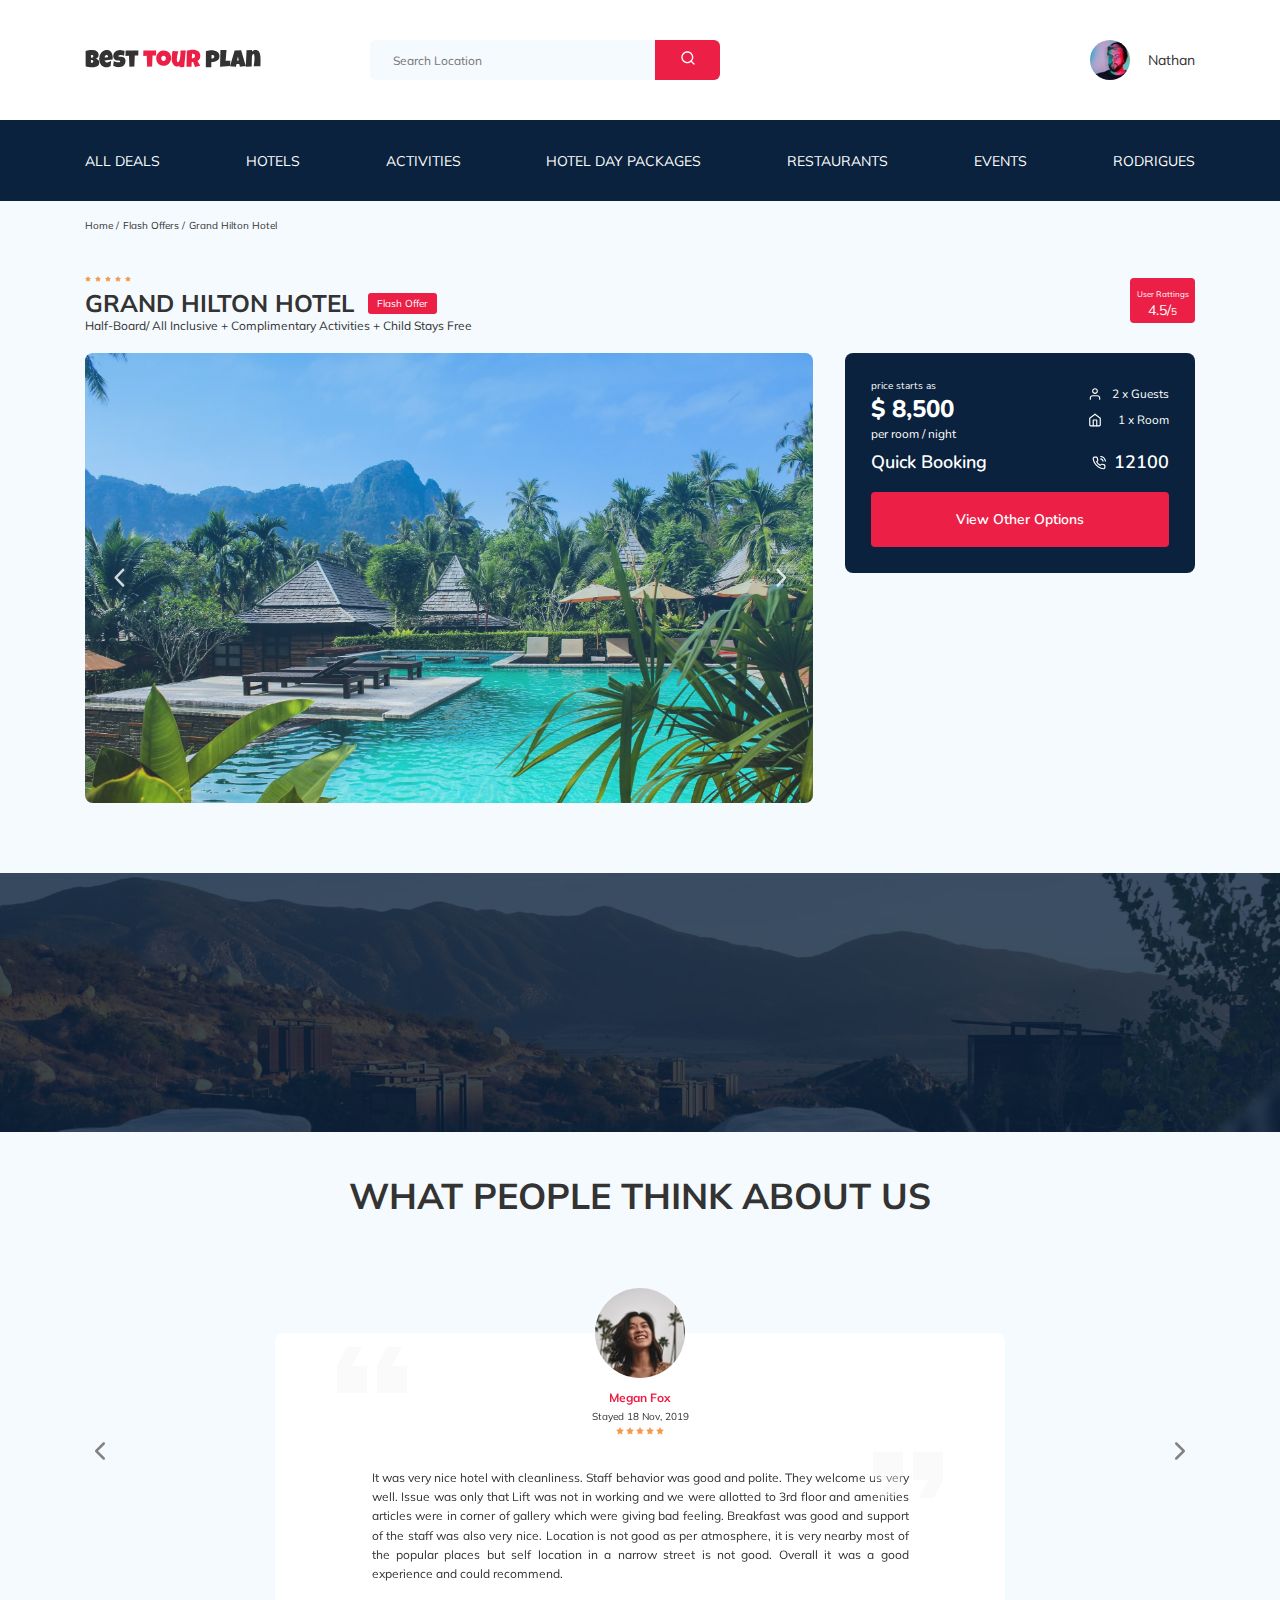
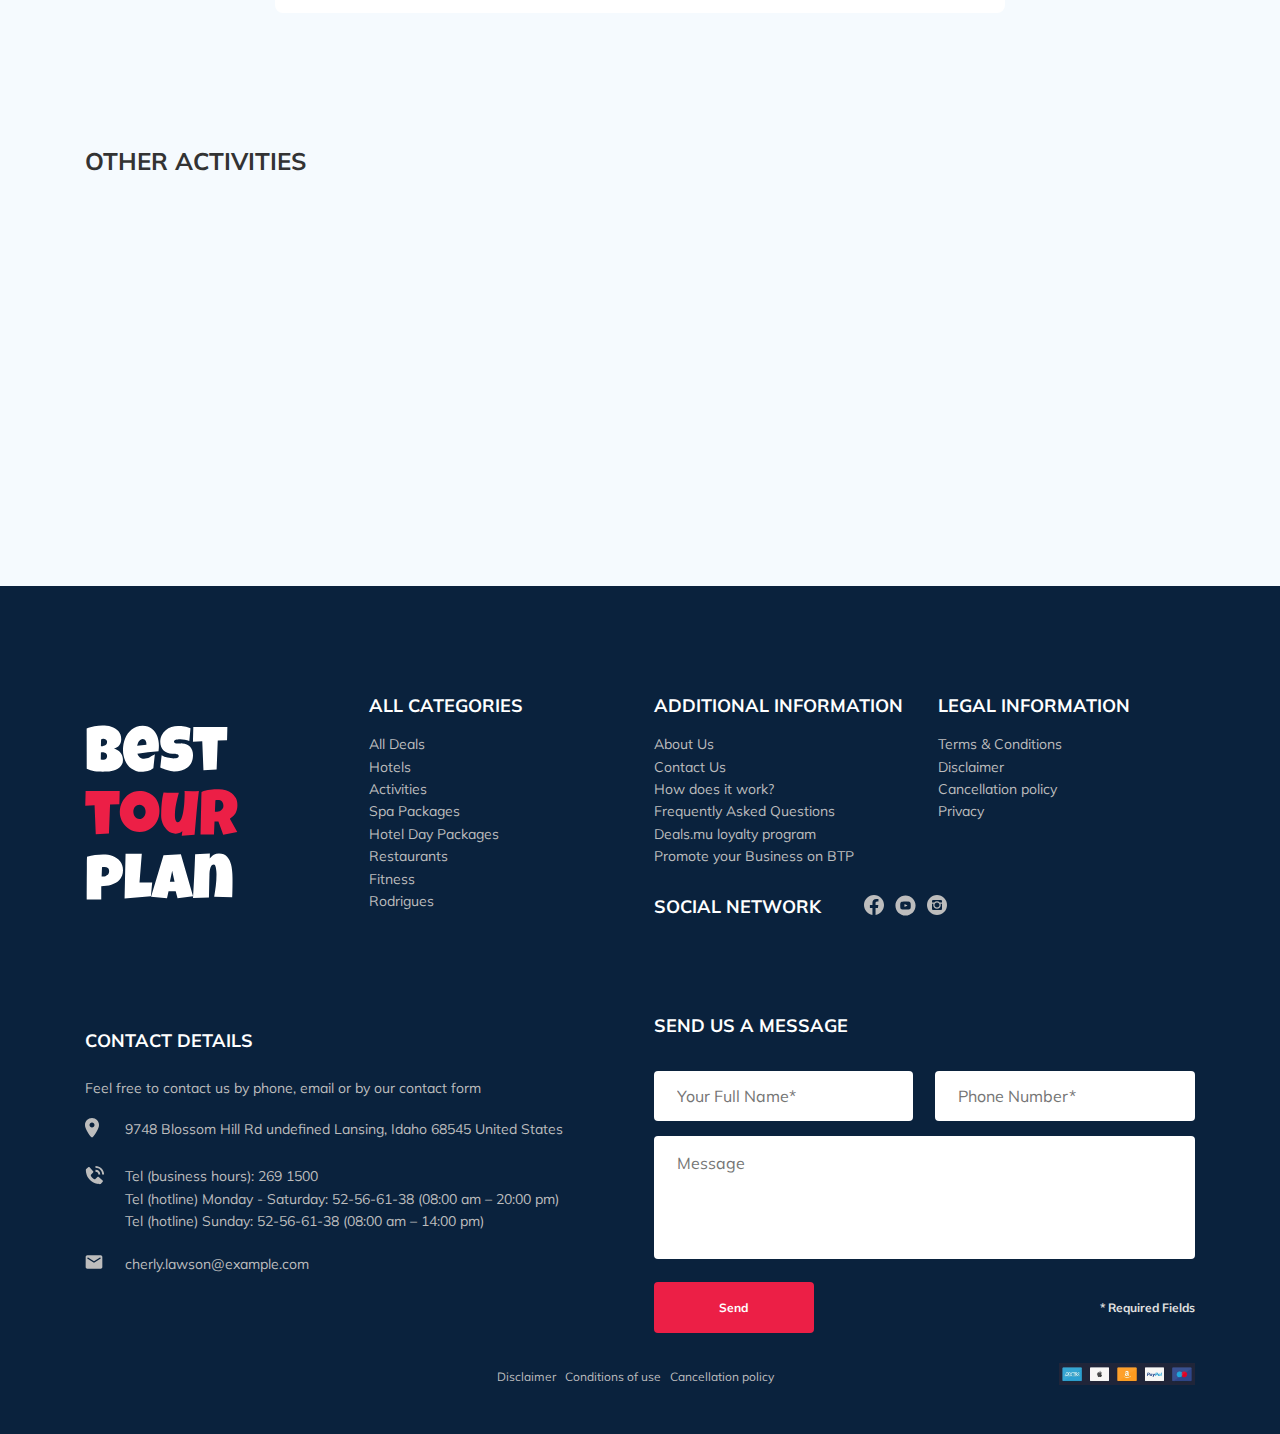
==== commit 4db9e94f: "fix: fixed map" ====
--- a/index.html
+++ b/index.html
@@ -7,12 +7,11 @@
   <link rel="shortcut icon" href="/favicon.ico" type="image/x-icon">
   <link rel="icon" href="/favicon.ico" type="image/x-icon">
   <link rel="stylesheet" href="css/swiper-bundle.min.css">
-  <link rel="stylesheet" href="css/aos.css">
-  <link rel="preload" href="css/style.css" as="style">
-  <link rel="preload" href="main.js" as="script">
+  <link rel="stylesheet" href="css/aos.css">  
   <link rel="stylesheet" href="css/style.css">
   <link rel="preconnect" href="https://fonts.gstatic.com">
-  <link href="https://fonts.googleapis.com/css2?family=Mulish:wght@400;700&family=Nunito:wght@400;600;700;800&display=swap">       
+  <link href="https://fonts.googleapis.com/css2?family=Mulish:wght@400;700&family=Nunito:wght@400;600;700;800&display=swap"
+  rel="stylesheet">       
 </head>
 <body>
  <header class="navbar navbar__mobile navbar__mobile--fixed">
@@ -183,7 +182,7 @@
         <div class="map">
           <iframe
             src="https://www.google.com/maps/embed?pb=!1m18!1m12!1m3!1d3952.0413263625387!2d98.29254741376948!3d7.890745494315341!2m3!1f0!2f0!3f0!3m2!1i1024!2i768!4f13.1!3m3!1m2!1s0x30503b7bfcd9f903%3A0xf7065fac1e3d7c48!2sDoubleTree%20by%20Hilton%20Phuket%20Banthai%20Resort!5e0!3m2!1sru!2sru!4v1606590299405!5m2!1sru!2sru"
-            width="600px" height="213" frameborder="0" style="border:0;" allowfullscreen="" aria-hidden="false"
+            width="600" height="213" style="border:0;" allowfullscreen="" aria-hidden="false"
             tabindex="0"></iframe>
         </div>
         <!-- /.map -->
@@ -201,8 +200,7 @@
        <span class="newsletter-title__strong">Newsletter</span>
      </h2>
      <form action="send.php" class="subscribe newsletter__subscribe form" data-aos="fade-down" data-aos-easing="linear" data-aos-duration="700">
-      <input type="email" class="subscribe__input" placeholder="Your email address" required/>
-      <label id="error" class="invalid" for="error"></label>
+      <input type="email" class="subscribe__input" placeholder="Your email address" required/>      
       <button class="subscribe__button">Send</button>
      </form>
    </div>
@@ -483,7 +481,7 @@
           </div>
           <!-- /.footer__input-group -->
           <div class="footer__input-group">
-            <input type="tel" class="input footer__input" placeholder="Phone Number*" name="phone" required minlength="16">
+            <input type="tel" class="input footer__input phone" placeholder="Phone Number*" name="phone" required minlength="16">
           </div>
           <!-- /.footer__input-group -->          
           <textarea class="message footer__message" placeholder="Message" name="message"></textarea>
@@ -526,7 +524,7 @@
         <h3 class="modal__title modal__title--mb-4">Send us a message</h3>
         <form action="send.php" method="POST" class="modal__form form">
           <input type="text" class="input modal__input" placeholder="Your Full Name*" name="name" required minlength="2">
-          <input type="tel" class="input modal__input" placeholder="Phone Number*" name="phone" required minlength="16">
+          <input type="tel" class="input modal__input phone" placeholder="Phone Number*" name="phone" required minlength="16">
           <input type="email" class="input modal__input" placeholder="Your Email*" name="email" required>
           <textarea class="message modal__message" placeholder="Message" name="message"></textarea>
           <button class="button modal__button" type="submit">Send</button>
--- a/css/style.css
+++ b/css/style.css
@@ -1,2 +1,2 @@
-*{box-sizing:border-box}body{font-family:'Mulish', sans-serif;background-color:#F5FAFE;color:#333}.container{max-width:1110px;margin:auto}img{max-width:100%}.input{background-color:#fff;border-radius:4px;border:none;padding:0 23px;height:50px}.message{background-color:#fff;border-radius:4px;padding:18px 23px;border:none}.button{min-width:160px;min-height:50px;padding:18px;font-style:normal;font-weight:bold;font-size:12px;line-height:15px;color:#fff;background-color:#EC1F46;border:none;border-radius:4px;cursor:pointer;transition:0.3s}.button:hover{background-color:#3d0c1f}.invalid{color:#EC1F46;border-bottom:1px solid #EC1F46}/*! normalize.css v8.0.1 | MIT License | github.com/necolas/normalize.css */html{line-height:1.15;-webkit-text-size-adjust:100%}body{margin:0}main{display:block}h1{font-size:2em;margin:0.67em 0}hr{box-sizing:content-box;height:0;overflow:visible}pre{font-family:monospace, monospace;font-size:1em}a{background-color:transparent}abbr[title]{border-bottom:none;text-decoration:underline;text-decoration:underline dotted}b,strong{font-weight:bolder}code,kbd,samp{font-family:monospace, monospace;font-size:1em}small{font-size:80%}sub,sup{font-size:75%;line-height:0;position:relative;vertical-align:baseline}sub{bottom:-0.25em}sup{top:-0.5em}img{border-style:none}button,input,optgroup,select,textarea{font-family:inherit;font-size:100%;line-height:1.15;margin:0}button,input{overflow:visible}button,select{text-transform:none}button,[type="button"],[type="reset"],[type="submit"]{-webkit-appearance:button}button::-moz-focus-inner,[type="button"]::-moz-focus-inner,[type="reset"]::-moz-focus-inner,[type="submit"]::-moz-focus-inner{border-style:none;padding:0}button:-moz-focusring,[type="button"]:-moz-focusring,[type="reset"]:-moz-focusring,[type="submit"]:-moz-focusring{outline:1px dotted ButtonText}fieldset{padding:0.35em 0.75em 0.625em}legend{box-sizing:border-box;color:inherit;display:table;max-width:100%;padding:0;white-space:normal}progress{vertical-align:baseline}textarea{overflow:auto}[type="checkbox"],[type="radio"]{box-sizing:border-box;padding:0}[type="number"]::-webkit-inner-spin-button,[type="number"]::-webkit-outer-spin-button{height:auto}[type="search"]{-webkit-appearance:textfield;outline-offset:-2px}[type="search"]::-webkit-search-decoration{-webkit-appearance:none}::-webkit-file-upload-button{-webkit-appearance:button;font:inherit}details{display:block}summary{display:list-item}template{display:none}[hidden]{display:none}.navbar{background-color:#ffffff}.navbar-top{display:flex;align-items:center;justify-content:space-between;padding-top:40px;padding-bottom:40px}.navbar-top__menu-button{display:none}.navbar__search{margin-right:auto;margin-left:108px}.navbar-bottom{background-color:#0A223D}.navbar-menu{list-style-type:none;margin:0;padding:31px 0;display:flex;align-items:center;justify-content:space-between;color:#fff}.navbar-menu__link{color:inherit;text-decoration:none;text-transform:uppercase;font-size:14px;line-height:18px}.navbar-menu__item--mobile--visible{display:none}.logo{width:177px;transition:0.3s}.logo:hover{border:2px solid #2868e0;border-radius:4px}.search{display:flex;position:relative;overflow:hidden;border-radius:6px;height:40px}.search__input{width:350px;height:100%;padding-left:23px;padding-right:75px;background-color:#F5FAFE;border:none;font-size:12px;line-height:15px;color:#333}.search__button{position:absolute;top:0;right:0;width:65px;height:100%;border:none;cursor:pointer;background-color:#EC1F46;transition:0.3s}.search__button:hover{background-color:#3d0c1f}.user{display:flex;align-items:center;text-decoration:none;color:inherit;transition:0.3s}.user:hover{border:2px solid #2868e0;border-radius:4px}.user__avatar{width:40px;height:40px;border-radius:50%;object-fit:cover}.user__name{margin-left:18px;font-size:14px;line-height:18px;color:.user__name text-color}.breadcrumb-list{display:flex;align-items:center;padding:18px 0;margin:0;list-style:none}.breadcrumb-list__item{font-size:10px;line-height:13px}.breadcrumb-list__item:not(:last-child)::after{content:'/';margin-right:4px}.breadcrumb-list__link{text-decoration:none;color:inherit}.breadcrumb-list__link:hover{background-color:#0A223D}.hotel{padding-top:17px;padding-bottom:70px}.hotel-info{display:flex;align-items:center;justify-content:space-between;padding-bottom:20px}.hotel-info__offer{margin-left:14px;margin-top:3px}.hotel-info__name{margin-top:3px;margin-bottom:0}.hotel-info__description{margin:0}.hotel-name{font-size:24px;line-height:30px}.hotel-wrapper{display:flex;flex-wrap:wrap;align-items:center}.hotel-description{font-size:12px;line-height:15px}.hotel-grid{display:flex;justify-content:space-between}.hotel-right{display:flex;flex-direction:column;justify-content:space-between}.hotel-slider{width:728px;height:450px;margin-left:0}.hotel-slider__item{width:100%;height:100%;position:relative;border-radius:8px;overflow:hidden}.hotel-slider__item::after{content:'';position:absolute;width:100%;height:100%;top:0;bottom:0;left:0;right:0;background:linear-gradient(180deg, rgba(0,122,223,0.48) 0%, rgba(255,255,255,0.128) 100%);z-index:10}.hotel-slider__button{position:absolute;top:50%;transform:translateY(-50%);z-index:99;width:30px;height:30px;border:none;cursor:pointer;background-repeat:no-repeat;background-position:center;background-size:13px;background-color:transparent;transition:0.3s}.hotel-slider__button:hover{border:2px solid #2868e0;border-radius:4px}.hotel-slider__button--next{right:18px;background-image:url(../img/arrow-next.svg)}.hotel-slider__button--prev{left:18px;background-image:url(../img/arrow-prev.svg)}.stars{flex-basis:100%}.stars__item{width:6px}.offer{font-size:10px;line-height:13px;padding:4px 9px;background-color:#EC1F46;border-radius:3px;color:#fff}.rating{max-width:65px;min-height:45px;padding-top:4px;text-align:center;color:#fff;background-color:#EC1F46;border-radius:4px}.rating__text{font-size:8px;line-height:10px}.rating__counter{font-size:14px;line-height:18px}.rating__five{font-size:10px}.booking{background-color:#0A223D;color:#fff;font-family:Nunito;border-radius:8px;width:350px;min-height:210px;padding:26px}.booking__info{display:flex;justify-content:space-between;margin-bottom:8px}.booking__price{display:flex;flex-direction:column}.booking__start{font-weight:normal;font-size:10px;line-height:14px}.booking__pricetag{font-style:normal;font-weight:800;font-size:24px;line-height:33px}.booking__per-room{font-style:normal;font-weight:normal;font-size:12px;line-height:16px}.booking-room{margin-top:7px}.booking__text{display:flex;align-items:center;justify-content:space-between;margin-bottom:10px;font-style:normal;font-weight:normal;font-size:12px;line-height:16px}.booking__description{margin-left:10px}.booking__call-center{display:flex;align-items:center;justify-content:space-between;margin-bottom:17px}.booking__heading{font-style:normal;font-weight:600;font-size:18px;line-height:25px}.booking__number{display:flex;align-items:center;justify-content:space-between;color:inherit;text-decoration:none;font-weight:600;font-size:18px;line-height:25px}.booking__num{margin-left:8px}.booking__button{width:100%;min-height:45px;font-weight:600;font-size:14px;line-height:19px;border-radius:4px;background-color:#EC1F46;border:none;color:#fff;cursor:pointer}.map{width:347px;height:213px;border-radius:10px;overflow:hidden}.newsletter{position:relative;padding:77px 0 67px 0;background-image:url(../img/newsletter-bg.jpg);background-repeat:no repeat;background-position:center;background-size:cover}.newsletter::before{content:'';position:absolute;top:0;left:0;right:0;bottom:0;width:100%;height:100%;background-color:rgba(10,34,61,0.8)}.newsletter-wrapper{position:relative;display:flex;align-items:center;justify-content:space-between;max-width:731px;margin:auto}.newsletter-title{color:#fff;font-style:normal;font-weight:300;font-size:24px;line-height:30px}.newsletter-title__strong{display:block;font-family:Mulish;font-style:normal;font-weight:600;font-size:36px;line-height:45px;text-transform:uppercase}.subscribe{position:relative;width:350px;height:55px;border-radius:4px;overflow:hidden}.subscribe__input{position:absolute;width:100%;height:100%;border:none;padding-left:33px;padding-right:75px;font-style:normal;font-weight:300;font-size:14px;line-height:18px}.subscribe__button{position:absolute;min-width:65px;right:0;top:0;height:100%;border:none;background-color:#EC1F46;color:#fff;font-family:Mulish;font-style:normal;font-weight:700;font-size:12px;line-height:15px;transition:0.3s}.subscribe__button:hover{background-color:#3d0c1f}.subscribe>label#-error{position:relative;left:5px}.reviews{padding:11px 0 70px 0}.reviews__title{font-style:normal;font-weight:bold;font-size:36px;line-height:45px;text-align:center;text-transform:uppercase;margin-bottom:70px}.reviews-slider__item{position:relative;display:flex;flex-direction:column;align-items:center;max-width:730px;margin:45px auto 0;background-color:#fff;border-radius:8px;padding:0 62px 30px}.reviews-slider__item::before{content:'';position:absolute;top:13px;left:62px;width:70px;height:47px;background-image:url(../img/quote-left.svg);background-repeat:no-repeat}.reviews-slider__item::after{content:'';position:absolute;top:118px;right:62px;width:70px;height:47px;background-image:url(../img/quote-right.svg);background-repeat:no-repeat}.reviews-slider__button{position:absolute;top:50%;transform:translateY(-50%);width:30px;height:30px;background-repeat:no-repeat;background-size:10px;background-position:center;border:none;background-color:transparent;cursor:pointer;z-index:99;transition:0.3s}.reviews-slider__button:hover{border:2px solid #2868e0;border-radius:4px}.reviews-slider__button--prev{background-image:url(../img/arrow-prev-secondary.svg);left:0}.reviews-slider__button--next{background-image:url(../img/arrow-next-secondary.svg);right:0}.reviews-slider__profile{display:flex;flex-direction:column;align-items:center;margin-top:-45px;margin-bottom:33px}.reviews-slider__avatar{width:90px;height:90px;border-radius:50%;object-fit:cover;margin-bottom:0}.reviews-slider__username{font-style:normal;font-weight:bold;font-size:12px;line-height:15px;color:#EC1F46;margin-bottom:5px}.reviews-slider__date{font-style:normal;font-weight:normal;font-size:10px;line-height:13px;margin-bottom:4px}.reviews-slider__rating{width:48px;display:flex;align-items:center;justify-content:space-between}.reviews-slider__text{max-width:537px;font-style:normal;font-weight:normal;font-size:12px;line-height:160%;text-align:justify;margin:auto}.activities{padding:43px 0 98px 0}.activities__title{font-style:normal;font-weight:bold;font-size:24px;line-height:30px;margin-bottom:57px;text-transform:uppercase}.activities-wrapper{display:flex;justify-content:space-between}.card{position:relative;display:flex;flex-direction:column;align-items:flex-start;padding:24px 26px;width:255px;height:255px;border-radius:6px;overflow:hidden}.card::before{content:'';position:absolute;left:0;right:0;top:0;bottom:0;background:linear-gradient(179.83deg, rgba(196,196,196,0) 35.34%, #0A223D 99.85%);z-index:-1}.card__image{position:absolute;left:0;right:0;top:0;bottom:0;width:100%;height:100%;object-fit:cover;z-index:-2}.card__title{margin-top:auto;margin-bottom:20px;color:#fff;font-style:normal;font-weight:bold;font-size:16px;line-height:20px}.card__button{font-style:normal;font-weight:600;font-size:12px;line-height:16px;color:#fff;padding:8px 22px;border:none;background-color:#EC1F46;border-radius:4px;cursor:pointer;transition:0.3s}.card__button:hover{background-color:#3d0c1f}.footer{background-color:#0A223D;color:#fff;padding-top:108px;padding-bottom:46px}.footer-wrapper{display:grid;grid-template-columns:repeat(4, minmax(min-content, 1fr));grid-gap:27px;grid-auto-rows:minmax(40px, min-content);align-items:start}.footer-logo{width:166px;grid-row:1 / 3;align-self:center}.footer__categories{grid-row:1 / 4}.footer__social-links{display:flex;align-items:center;min-width:83px;justify-content:space-between;transition:0.3s}.footer__social-links:hover{background-color:#fff}.footer__social-network{display:flex;align-items:start;grid-row:2 / 4;grid-column:span 2}.footer__contact-details{grid-column:span 2}.footer__contact-form{grid-column:span 2}.footer__form{display:flex;align-items:center;justify-content:space-between;flex-wrap:wrap}.footer__ul{padding:0;margin:0;list-style:none}.footer__title{font-style:normal;font-weight:bold;font-size:18px;line-height:23px;margin:0 0 16px 0;text-transform:uppercase}.footer__title--inline{margin:0 43px 0 0}.footer__title--mb-3{margin-bottom:28px}.footer__title--mb-4{margin-top:-15px;margin-bottom:34px}.footer__item{display:flex;align-items:flex-start;font-style:normal;font-weight:normal;font-size:14px;line-height:160%;color:#BDBDBD}.footer__item--mb-2{margin-bottom:21px}.footer__item--phone{display:flex;flex-direction:column}.footer__item--a{color:#BDBDBD;text-decoration:none;transition:0.3s}.footer__item--a:hover{background-color:#fff}.footer__icon-wrapper{min-width:40px}.footer__text{font-size:14px;color:#BDBDBD;margin-bottom:22px}.footer__link{text-decoration:none;color:inherit;transition:0.3s}.footer__link:hover{background-color:#fff}.footer__link-responsibility{text-decoration:none;color:#BDBDBD;font-style:normal;font-weight:400;font-size:12px;line-height:15px;margin-right:5px;transition:0.3s}.footer__link-responsibility:hover{background-color:#fff}.footer__input{width:100%}.footer__input-group{margin-bottom:15px;flex-basis:48%}.footer__message{flex-basis:100%;margin-bottom:23px;width:100%;height:123px;resize:none}.footer__info{font-style:normal;font-weight:bold;font-size:12px;line-height:15px;color:#E0E0E0}.footer-wrap{display:flex;justify-content:flex-end}.footer__personal{width:698px;display:flex;align-items:center;justify-content:space-between;margin-top:30px;margin-right:0}.footer__personal-policy{min-width:303px}.footer__personal-payment{width:136px}.modal__overlay{position:fixed;left:0;top:0;right:0;bottom:0;background-color:rgba(0,143,223,0.39);z-index:100;visibility:hidden;opacity:0;transition:opacity 0.2s}.modal__overlay--visible{visibility:visible;opacity:1}.modal__dialog{position:fixed;top:50%;left:50%;max-width:478px;padding:33px 88px;background-color:#0A223D;transform:translate(-50%, -50%);color:#fff;border-radius:8px;z-index:101;visibility:hidden;opacity:0;transition:opacity 0.2s}.modal__dialog--visible{visibility:visible;opacity:1}.modal__close{position:absolute;right:18px;top:17px;text-decoration:none;cursor:pointer}.modal__title{font-style:normal;font-weight:bold;font-size:18px;line-height:23px;margin-bottom:15px;text-transform:uppercase;text-align:center}.modal__form{display:flex;align-items:center;justify-content:space-between;flex-wrap:wrap}.modal__input{width:100%;margin-top:15px}.modal__message{width:100%;min-height:123px;margin-top:15px}.modal__button{margin-top:15px}.modal__info{font-style:normal;font-weight:bold;font-size:12px;line-height:15px;color:#E0E0E0}@media (max-width: 1200px){.container{max-width:960px}.hotel__slider{max-width:590px}.hotel-slider__image{width:100%;height:100%;object-fit:cover}.card{width:230px;height:230px}.footer__input-group{flex-basis:100%}}@media (max-width: 992px){.container,.newsletter-wrapper{max-width:700px}*:hover{display:none}.logo{width:132px}.navbar-top{padding-top:30px;padding-bottom:30px}.navbar__search{margin-left:auto}.navbar-menu{padding-top:22px;padding-bottom:22px}.navbar-menu__link{font-size:12px;line-height:15px}.search__input{width:340px}.hotel{padding-bottom:58px}.hotel-grid{flex-direction:column}.hotel-slider{max-width:700px}.hotel__slider{margin-bottom:29px}.hotel-right{flex-direction:row}.hotel-slider{width:100%}.booking{width:340px;padding:28px 23px}.map{width:340px}.newsletter{padding:70px 34px 75px 34px;min-height:260px}.reviews{padding-top:15px;padding-bottom:60px}.reviews__title{font-size:30px;line-height:38px;margin-bottom:50px}.reviews-slider__item{max-width:580px}.reviews-slider__avatar{margin-bottom:0}.reviews-slider__username{margin-bottom:7px}.activities{padding-bottom:49px}.activities-wrapper{flex-wrap:wrap}.activities__card{margin-bottom:20px}.activities__title{max-width:220px}.card{width:340px;height:255px}.footer{padding-top:73px;padding-bottom:33px}.footer-wrapper{grid-template-columns:repeat(6, 1fr);grid-row-gap:38px}.footer__input-group{flex-basis:49%}.footer-logo{width:104px;grid-row:1 / 2;grid-column:span 2;margin-bottom:38px}.footer__social-network{grid-row:1 / 2;grid-column:span 4;align-self:center}.footer__categories{grid-row:2 / 3;grid-column:span 2}.footer__legal{grid-row:2;grid-column:span 2}.footer__additional{grid-row:2;grid-column:span 2}.footer__contact-details{grid-column:span 5;grid-row:3;margin-top:68px}.footer__contact-form{grid-column:span 5;grid-row:4;margin-top:56px}.footer__message{margin-bottom:21px}.footer__text{margin-bottom:26px}.footer__personal{max-width:698px;margin-left:0;margin-top:52px}}@media (max-width: 768px){.container{max-width:576px;width:92%}body{padding-top:78px}.navbar__mobile--fixed{position:fixed;left:0;top:0;right:0;z-index:99}.navbar__search--mobile--hidden,.navbar__user--mobile--hidden{display:none}.navbar__search--mobile--visible,.navbar__user--mobile--visible{display:flex}.navbar__user{flex-direction:column;justify-content:center}.navbar-bottom{display:none;position:fixed;left:0;right:0;bottom:0;top:78px;padding-top:30px}.navbar-bottom--visible{display:block;overflow:scroll}.navbar-menu{flex-direction:column}.navbar-menu__item{margin-bottom:20px}.navbar-menu__item--mobile--visible{display:block}.menu-button{display:flex;width:16px;height:11px;padding:0;align-items:center;justify-content:space-between;flex-direction:column;border:none;cursor:pointer;background-color:#ffffff}.menu-button__line{width:16px;height:1px;background-color:#333}.user__name--light{color:#fff;margin-left:0;margin-top:10px}.stars{flex-basis:auto}.hotel-wrapper{justify-content:space-between}.hotel-name{flex-basis:100%}.hotel-info__text{width:100%}.hotel-info__name{margin-top:10px;margin-bottom:0}.hotel-info__rating{display:none}.hotel-info__offer{order:-1;margin-left:0}.hotel-right{flex-direction:column;min-height:450px}.hotel-slider{height:350px}.booking{width:100%}.map{width:100%}.newsletter-wrapper{max-width:576px;width:92%;flex-direction:column;align-items:start}.reviews__title{font-size:30px}.reviews-slider__item{padding:0 30px 30px}.reviews-slider__item:after,.reviews-slider__item:before{display:none}.reviews-slider__button{top:32px}.reviews-slider__button--prev{left:50%;margin-left:-85px;transform:translate(-50%, 0)}.reviews-slider__button--next{right:50%;margin-right:-85px;transform:translate(50%, 0)}.card{width:49%;height:255px}.footer__input-group{flex-basis:100%}.footer__personal{max-width:698px;flex-wrap:wrap}}@media (max-width: 576px){.logo{width:99px}.navbar__search{width:245px;height:40px}.hotel__slider{margin-bottom:20px}.hotel-slider{height:250px}.newsletter{padding:76px 20px 83px 20px;height:319px}.newsletter__title{margin-bottom:37px}.subscribe{width:100%}.reviews{padding:40px 0 40px 0}.reviews__title{font-size:18px;line-height:22px}.reviews-slider__text{text-align:left}.activities{padding:30px 0 60px 0}.activities__title{max-width:165px;font-size:18px;line-height:22px;margin-bottom:36px}.card{width:100%}.footer{padding-top:69px;padding-bottom:21px}.footer-wrapper{grid-template-columns:1fr;grid-row-gap:30px}.footer-logo{width:104px;height:120px;grid-row:1;grid-column:1;margin-bottom:30px}.footer__social-network{grid-row:2;grid-column:1;flex-direction:column;margin-bottom:30px}.footer__legal{grid-row:3;grid-column:1}.footer__additional{grid-row:4;grid-column:1}.footer__categories{grid-row:5;grid-column:1;padding-bottom:10px}.footer__contact-details{grid-row:6;grid-column:1;padding-bottom:30px}.footer__contact-form{grid-row:7;grid-column:1;margin:auto}.footer__text{margin-top:30px}.footer__title--mb-3{margin-bottom:15px}.footer__title--inline{margin-bottom:20px}.footer__message{margin-bottom:15px}.footer__info{width:100%;margin-bottom:15px}.footer__button{order:1;margin-bottom:30px}.footer__personal{flex-wrap:wrap;margin-left:0}.footer__personal-policy{margin-bottom:10px;width:100%}.modal__dialog{width:80%;padding:33px 70px;margin:auto}.modal__dialog--visible{visibility:visible;opacity:1;overflow:auto;max-height:100%}.modal__button{margin-bottom:15px}.modal__title{font-size:22px}}@media (max-width: 320px){.container{max-width:281px}.breadcrumb{padding-bottom:0}.hotel{padding-top:5px}.hotel-info__name{font-size:20px}.hotel-slider{height:178px}.map{height:173px}.newsletter{height:319px}.newsletter__title{font-size:20px;line-height:25px}.newsletter-title__strong{font-size:30px;line-height:37px}.reviews{padding-top:40px;padding-bottom:50px}.reviews-slider__item{padding:0 31px 36px}.reviews-slider__text{height:266px;overflow:hidden;text-overflow:ellipsis;text-align:left}.footer--mb-4{margin-top:0;margin-bottom:15px}.footer__personal{margin-top:30px}.footer__personal-policy{width:100%}}
+*{box-sizing:border-box}body{font-family:'Mulish', sans-serif;background-color:#F5FAFE;color:#333}.container{max-width:1110px;margin:auto}img{max-width:100%}.input{background-color:#fff;border-radius:4px;border:none;padding:0 23px;height:50px}.message{background-color:#fff;border-radius:4px;padding:18px 23px;border:none}.button{min-width:160px;min-height:50px;padding:18px;font-style:normal;font-weight:bold;font-size:12px;line-height:15px;color:#fff;background-color:#EC1F46;border:none;border-radius:4px;cursor:pointer;transition:0.3s}.button:hover{background-color:#3d0c1f}.button-thanks{margin-top:15px}.invalid{color:#EC1F46;border-bottom:1px solid #EC1F46}/*! normalize.css v8.0.1 | MIT License | github.com/necolas/normalize.css */html{line-height:1.15;-webkit-text-size-adjust:100%}body{margin:0}main{display:block}h1{font-size:2em;margin:0.67em 0}hr{box-sizing:content-box;height:0;overflow:visible}pre{font-family:monospace, monospace;font-size:1em}a{background-color:transparent}abbr[title]{border-bottom:none;text-decoration:underline;text-decoration:underline dotted}b,strong{font-weight:bolder}code,kbd,samp{font-family:monospace, monospace;font-size:1em}small{font-size:80%}sub,sup{font-size:75%;line-height:0;position:relative;vertical-align:baseline}sub{bottom:-0.25em}sup{top:-0.5em}img{border-style:none}button,input,optgroup,select,textarea{font-family:inherit;font-size:100%;line-height:1.15;margin:0}button,input{overflow:visible}button,select{text-transform:none}button,[type="button"],[type="reset"],[type="submit"]{-webkit-appearance:button}button::-moz-focus-inner,[type="button"]::-moz-focus-inner,[type="reset"]::-moz-focus-inner,[type="submit"]::-moz-focus-inner{border-style:none;padding:0}button:-moz-focusring,[type="button"]:-moz-focusring,[type="reset"]:-moz-focusring,[type="submit"]:-moz-focusring{outline:1px dotted ButtonText}fieldset{padding:0.35em 0.75em 0.625em}legend{box-sizing:border-box;color:inherit;display:table;max-width:100%;padding:0;white-space:normal}progress{vertical-align:baseline}textarea{overflow:auto}[type="checkbox"],[type="radio"]{box-sizing:border-box;padding:0}[type="number"]::-webkit-inner-spin-button,[type="number"]::-webkit-outer-spin-button{height:auto}[type="search"]{-webkit-appearance:textfield;outline-offset:-2px}[type="search"]::-webkit-search-decoration{-webkit-appearance:none}::-webkit-file-upload-button{-webkit-appearance:button;font:inherit}details{display:block}summary{display:list-item}template{display:none}[hidden]{display:none}.navbar{background-color:#ffffff}.navbar-top{display:flex;align-items:center;justify-content:space-between;padding-top:40px;padding-bottom:40px}.navbar-top__menu-button{display:none}.navbar__search{margin-right:auto;margin-left:108px}.navbar-bottom{background-color:#0A223D}.navbar-menu{list-style-type:none;margin:0;padding:31px 0;display:flex;align-items:center;justify-content:space-between;color:#fff}.navbar-menu__link{color:inherit;text-decoration:none;text-transform:uppercase;font-size:14px;line-height:18px;transition:0.3s}.navbar-menu__link:hover{border:2px solid #2868e0;border-radius:4px}.navbar-menu__item--mobile--visible{display:none}.logo{width:177px;transition:0.3s}.logo:hover{border:2px solid #2868e0;border-radius:4px}.search{display:flex;position:relative;overflow:hidden;border-radius:6px;height:40px}.search__input{width:350px;height:100%;padding-left:23px;padding-right:75px;background-color:#F5FAFE;border:none;font-size:12px;line-height:15px;color:#333}.search__button{position:absolute;top:0;right:0;width:65px;height:100%;border:none;cursor:pointer;background-color:#EC1F46;transition:0.3s}.search__button:hover{background-color:#3d0c1f}.user{display:flex;align-items:center;text-decoration:none;color:inherit;transition:0.3s}.user:hover{border:2px solid #2868e0;border-radius:4px}.user__avatar{width:40px;height:40px;border-radius:50%;object-fit:cover}.user__name{margin-left:18px;font-size:14px;line-height:18px;color:.user__name text-color}.breadcrumb-list{display:flex;align-items:center;padding:18px 0;margin:0;list-style:none}.breadcrumb-list__item{font-size:10px;line-height:13px}.breadcrumb-list__item:not(:last-child)::after{content:'/';margin-right:4px}.breadcrumb-list__link{text-decoration:none;color:inherit}.breadcrumb-list__link:hover{background-color:#0A223D}.hotel{padding-top:17px;padding-bottom:70px}.hotel-info{display:flex;align-items:center;justify-content:space-between;padding-bottom:20px}.hotel-info__offer{margin-left:14px;margin-top:3px}.hotel-info__name{margin-top:3px;margin-bottom:0}.hotel-info__description{margin:0}.hotel-name{font-size:24px;line-height:30px}.hotel-wrapper{display:flex;flex-wrap:wrap;align-items:center}.hotel-description{font-size:12px;line-height:15px}.hotel-grid{display:flex;justify-content:space-between}.hotel-right{display:flex;flex-direction:column;justify-content:space-between}.hotel-slider{width:728px;height:450px;margin-left:0}.hotel-slider__item{width:100%;height:100%;position:relative;border-radius:8px;overflow:hidden}.hotel-slider__item::after{content:'';position:absolute;width:100%;height:100%;top:0;bottom:0;left:0;right:0;background:linear-gradient(180deg, rgba(0,122,223,0.48) 0%, rgba(255,255,255,0.128) 100%);z-index:10}.hotel-slider__button{position:absolute;top:50%;transform:translateY(-50%);z-index:99;width:30px;height:30px;border:none;cursor:pointer;background-repeat:no-repeat;background-position:center;background-size:13px;background-color:transparent;transition:0.3s}.hotel-slider__button:hover{border:2px solid #2868e0;border-radius:4px}.hotel-slider__button--next{right:18px;background-image:url(../img/arrow-next.svg)}.hotel-slider__button--prev{left:18px;background-image:url(../img/arrow-prev.svg)}.stars{flex-basis:100%}.stars__item{width:6px}.offer{font-size:10px;line-height:13px;padding:4px 9px;background-color:#EC1F46;border-radius:3px;color:#fff}.rating{max-width:65px;min-height:45px;padding-top:4px;text-align:center;color:#fff;background-color:#EC1F46;border-radius:4px}.rating__text{font-size:8px;line-height:10px}.rating__counter{font-size:14px;line-height:18px}.rating__five{font-size:10px}.booking{background-color:#0A223D;color:#fff;font-family:Nunito;border-radius:8px;width:350px;min-height:210px;padding:26px}.booking__info{display:flex;justify-content:space-between;margin-bottom:8px}.booking__price{display:flex;flex-direction:column}.booking__start{font-weight:normal;font-size:10px;line-height:14px}.booking__pricetag{font-style:normal;font-weight:800;font-size:24px;line-height:33px}.booking__per-room{font-style:normal;font-weight:normal;font-size:12px;line-height:16px}.booking-room{margin-top:7px}.booking__text{display:flex;align-items:center;justify-content:space-between;margin-bottom:10px;font-style:normal;font-weight:normal;font-size:12px;line-height:16px}.booking__description{margin-left:10px}.booking__call-center{display:flex;align-items:center;justify-content:space-between;margin-bottom:17px}.booking__heading{font-style:normal;font-weight:600;font-size:18px;line-height:25px}.booking__number{display:flex;align-items:center;justify-content:space-between;color:inherit;text-decoration:none;font-weight:600;font-size:18px;line-height:25px}.booking__num{margin-left:8px}.booking__button{width:100%;min-height:45px;font-weight:600;font-size:14px;line-height:19px;border-radius:4px;background-color:#EC1F46;border:none;color:#fff;cursor:pointer}.map{width:347px;height:213px;border-radius:10px;overflow:hidden}.newsletter{position:relative;padding:77px 0 67px 0;background-image:url(../img/newsletter-bg.jpg);background-repeat:no repeat;background-position:center;background-size:cover}.newsletter::before{content:'';position:absolute;top:0;left:0;right:0;bottom:0;width:100%;height:100%;background-color:rgba(10,34,61,0.8)}.newsletter-wrapper{position:relative;display:flex;align-items:center;justify-content:space-between;max-width:731px;margin:auto}.newsletter-title{color:#fff;font-style:normal;font-weight:300;font-size:24px;line-height:30px}.newsletter-title__strong{display:block;font-family:Mulish;font-style:normal;font-weight:600;font-size:36px;line-height:45px;text-transform:uppercase}.subscribe{position:relative;width:350px;height:55px;border-radius:4px;overflow:hidden}.subscribe__input{position:absolute;width:100%;height:100%;border:none;padding-left:33px;padding-right:75px;font-style:normal;font-weight:300;font-size:14px;line-height:18px}.subscribe__button{position:absolute;min-width:65px;right:0;top:0;height:100%;border:none;background-color:#EC1F46;color:#fff;font-family:Mulish;font-style:normal;font-weight:700;font-size:12px;line-height:15px;transition:0.3s}.subscribe__button:hover{background-color:#3d0c1f}.subscribe>label#-error{position:relative;left:5px}.reviews{padding:11px 0 70px 0}.reviews__title{font-style:normal;font-weight:bold;font-size:36px;line-height:45px;text-align:center;text-transform:uppercase;margin-bottom:70px}.reviews-slider__item{position:relative;display:flex;flex-direction:column;align-items:center;max-width:730px;margin:45px auto 0;background-color:#fff;border-radius:8px;padding:0 62px 30px}.reviews-slider__item::before{content:'';position:absolute;top:13px;left:62px;width:70px;height:47px;background-image:url(../img/quote-left.svg);background-repeat:no-repeat}.reviews-slider__item::after{content:'';position:absolute;top:118px;right:62px;width:70px;height:47px;background-image:url(../img/quote-right.svg);background-repeat:no-repeat}.reviews-slider__button{position:absolute;top:50%;transform:translateY(-50%);width:30px;height:30px;background-repeat:no-repeat;background-size:10px;background-position:center;border:none;background-color:transparent;cursor:pointer;z-index:99;transition:0.3s}.reviews-slider__button:hover{border:2px solid #2868e0;border-radius:4px}.reviews-slider__button--prev{background-image:url(../img/arrow-prev-secondary.svg);left:0}.reviews-slider__button--next{background-image:url(../img/arrow-next-secondary.svg);right:0}.reviews-slider__profile{display:flex;flex-direction:column;align-items:center;margin-top:-45px;margin-bottom:33px}.reviews-slider__avatar{width:90px;height:90px;border-radius:50%;object-fit:cover;margin-bottom:0}.reviews-slider__username{font-style:normal;font-weight:bold;font-size:12px;line-height:15px;color:#EC1F46;margin-bottom:5px}.reviews-slider__date{font-style:normal;font-weight:normal;font-size:10px;line-height:13px;margin-bottom:4px}.reviews-slider__rating{width:48px;display:flex;align-items:center;justify-content:space-between}.reviews-slider__text{max-width:537px;font-style:normal;font-weight:normal;font-size:12px;line-height:160%;text-align:justify;margin:auto}.activities{padding:43px 0 98px 0}.activities__title{font-style:normal;font-weight:bold;font-size:24px;line-height:30px;margin-bottom:57px;text-transform:uppercase}.activities-wrapper{display:flex;justify-content:space-between}.card{position:relative;display:flex;flex-direction:column;align-items:flex-start;padding:24px 26px;width:255px;height:255px;border-radius:6px;overflow:hidden}.card::before{content:'';position:absolute;left:0;right:0;top:0;bottom:0;background:linear-gradient(179.83deg, rgba(196,196,196,0) 35.34%, #0A223D 99.85%);z-index:-1}.card__image{position:absolute;left:0;right:0;top:0;bottom:0;width:100%;height:100%;object-fit:cover;z-index:-2}.card__title{margin-top:auto;margin-bottom:20px;color:#fff;font-style:normal;font-weight:bold;font-size:16px;line-height:20px}.card__button{font-style:normal;font-weight:600;font-size:12px;line-height:16px;color:#fff;padding:8px 22px;border:none;background-color:#EC1F46;border-radius:4px;cursor:pointer;transition:0.3s}.card__button:hover{background-color:#3d0c1f}.footer{background-color:#0A223D;color:#fff;padding-top:108px;padding-bottom:46px}.footer-wrapper{display:grid;grid-template-columns:repeat(4, minmax(min-content, 1fr));grid-gap:27px;grid-auto-rows:minmax(40px, min-content);align-items:start}.footer-logo{width:166px;grid-row:1 / 3;align-self:center}.footer__categories{grid-row:1 / 4}.footer__social-links{display:flex;align-items:center;min-width:83px;justify-content:space-between;transition:0.3s}.footer__social-links:hover{background-color:#fff}.footer__social-network{display:flex;align-items:start;grid-row:2 / 4;grid-column:span 2}.footer__contact-details{grid-column:span 2}.footer__contact-form{grid-column:span 2}.footer__form{display:flex;align-items:center;justify-content:space-between;flex-wrap:wrap}.footer__ul{padding:0;margin:0;list-style:none}.footer__title{font-style:normal;font-weight:bold;font-size:18px;line-height:23px;margin:0 0 16px 0;text-transform:uppercase}.footer__title--inline{margin:0 43px 0 0}.footer__title--mb-3{margin-bottom:28px}.footer__title--mb-4{margin-top:-15px;margin-bottom:34px}.footer__item{display:flex;align-items:flex-start;font-style:normal;font-weight:normal;font-size:14px;line-height:160%;color:#BDBDBD}.footer__item--mb-2{margin-bottom:21px}.footer__item--phone{display:flex;flex-direction:column}.footer__item--a{color:#BDBDBD;text-decoration:none;transition:0.3s}.footer__item--a:hover{background-color:#fff}.footer__icon-wrapper{min-width:40px}.footer__text{font-size:14px;color:#BDBDBD;margin-bottom:22px}.footer__link{text-decoration:none;color:inherit;transition:0.3s}.footer__link:hover{background-color:#fff}.footer__link-responsibility{text-decoration:none;color:#BDBDBD;font-style:normal;font-weight:400;font-size:12px;line-height:15px;margin-right:5px;transition:0.3s}.footer__link-responsibility:hover{background-color:#fff}.footer__input{width:100%}.footer__input-group{margin-bottom:15px;flex-basis:48%}.footer__message{flex-basis:100%;margin-bottom:23px;width:100%;height:123px;resize:none}.footer__info{font-style:normal;font-weight:bold;font-size:12px;line-height:15px;color:#E0E0E0}.footer-wrap{display:flex;justify-content:flex-end}.footer__personal{width:698px;display:flex;align-items:center;justify-content:space-between;margin-top:30px;margin-right:0}.footer__personal-policy{min-width:303px}.footer__personal-payment{width:136px}.modal__overlay{position:fixed;left:0;top:0;right:0;bottom:0;background-color:rgba(0,143,223,0.39);z-index:100;visibility:hidden;opacity:0;transition:opacity 0.2s}.modal__overlay--visible{visibility:visible;opacity:1}.modal__dialog{position:fixed;top:50%;left:50%;max-width:478px;padding:33px 88px;background-color:#0A223D;transform:translate(-50%, -50%);color:#fff;border-radius:8px;z-index:101;visibility:hidden;opacity:0;transition:opacity 0.2s}.modal__dialog--visible{visibility:visible;opacity:1}.modal__close{position:absolute;right:18px;top:17px;text-decoration:none;cursor:pointer}.modal__title{font-style:normal;font-weight:bold;font-size:18px;line-height:23px;margin-bottom:15px;text-transform:uppercase;text-align:center}.modal__form{display:flex;align-items:center;justify-content:space-between;flex-wrap:wrap}.modal__input{width:100%;margin-top:15px}.modal__message{width:100%;min-height:123px;margin-top:15px}.modal__button{margin-top:15px}.modal__info{font-style:normal;font-weight:bold;font-size:12px;line-height:15px;color:#E0E0E0}@media (max-width: 1200px){.container{max-width:960px}.hotel__slider{max-width:590px}.hotel-slider__image{width:100%;height:100%;object-fit:cover}.card{width:230px;height:230px}.footer__input-group{flex-basis:100%}}@media (max-width: 992px){.container,.newsletter-wrapper{max-width:700px}.logo{width:132px}.logo:hover{display:none}.navbar-menu__link:hover{display:none}.navbar__button:hover{display:none}.user:hover{display:none}.button:hover{display:none}.breadcrumb__link:hover{display:none}.breadcrumb-top{padding-top:30px;padding-bottom:30px}.breadcrumb__search{margin-left:auto}.breadcrumb-menu{padding-top:22px;padding-bottom:22px}.breadcrumb-menu__link{font-size:12px;line-height:15px}.search__input{width:340px}.hotel{padding-bottom:58px}.hotel-grid{flex-direction:column}.hotel-slider{max-width:700px}.hotel-slider__button:hover{display:none}.hotel__slider{margin-bottom:29px}.hotel-right{flex-direction:row}.hotel-slider{width:100%}.booking{width:340px;padding:28px 23px}.map{width:340px}.newsletter{padding:70px 34px 75px 34px;min-height:260px}.subscribe__button:hover{display:none}.reviews{padding-top:15px;padding-bottom:60px}.reviews__title{font-size:30px;line-height:38px;margin-bottom:50px}.reviews-slider__item{max-width:580px}.reviews-slider__avatar{margin-bottom:0}.reviews-slider__username{margin-bottom:7px}.reviews-slider__button:hover{display:none}.activities{padding-bottom:49px}.activities-wrapper{flex-wrap:wrap}.activities__card{margin-bottom:20px}.activities__title{max-width:220px}.card{width:340px;height:255px}.footer{padding-top:73px;padding-bottom:33px}.footer-wrapper{grid-template-columns:repeat(6, 1fr);grid-row-gap:38px}.footer__input-group{flex-basis:49%}.footer-logo{width:104px;grid-row:1 / 2;grid-column:span 2;margin-bottom:38px}.footer__social-network{grid-row:1 / 2;grid-column:span 4;align-self:center}.footer__social-network-links:hover{display:none}.footer__categories{grid-row:2 / 3;grid-column:span 2}.footer__legal{grid-row:2;grid-column:span 2}.footer__additional{grid-row:2;grid-column:span 2}.footer__contact-details{grid-column:span 5;grid-row:3;margin-top:68px}.footer__contact-form{grid-column:span 5;grid-row:4;margin-top:56px}.footer__message{margin-bottom:21px}.footer__text{margin-bottom:26px}.footer__personal{max-width:698px;margin-left:0;margin-top:52px}.footer__item--a:hover{display:none}.footer__link:hover{display:none}.footer__link:hover-responsibility:hover{display:none}}@media (max-width: 768px){.container{max-width:576px;width:92%}body{padding-top:78px}.navbar__mobile--fixed{position:fixed;left:0;top:0;right:0;z-index:99}.navbar__search--mobile--hidden,.navbar__user--mobile--hidden{display:none}.navbar__search--mobile--visible,.navbar__user--mobile--visible{display:flex}.navbar__user{flex-direction:column;justify-content:center}.navbar-bottom{display:none;position:fixed;left:0;right:0;bottom:0;top:78px;padding-top:30px}.navbar-bottom--visible{display:block;overflow:scroll}.navbar-menu{flex-direction:column}.navbar-menu__item{margin-bottom:20px}.navbar-menu__item--mobile--visible{display:block}.menu-button{display:flex;width:16px;height:11px;padding:0;align-items:center;justify-content:space-between;flex-direction:column;border:none;cursor:pointer;background-color:#ffffff}.menu-button__line{width:16px;height:1px;background-color:#333}.user__name--light{color:#fff;margin-left:0;margin-top:10px}.stars{flex-basis:auto}.hotel-wrapper{justify-content:space-between}.hotel-name{flex-basis:100%}.hotel-info__text{width:100%}.hotel-info__name{margin-top:10px;margin-bottom:0}.hotel-info__rating{display:none}.hotel-info__offer{order:-1;margin-left:0}.hotel-right{flex-direction:column;min-height:450px}.hotel-slider{height:350px}.booking{width:100%}.map{width:100%}.newsletter-wrapper{max-width:576px;width:92%;flex-direction:column;align-items:start}.reviews__title{font-size:30px}.reviews-slider__item{padding:0 30px 30px}.reviews-slider__item:after,.reviews-slider__item:before{display:none}.reviews-slider__button{top:32px}.reviews-slider__button--prev{left:50%;margin-left:-85px;transform:translate(-50%, 0)}.reviews-slider__button--next{right:50%;margin-right:-85px;transform:translate(50%, 0)}.card{width:49%;height:255px}.footer__input-group{flex-basis:100%}.footer__personal{max-width:698px;flex-wrap:wrap}}@media (max-width: 576px){.logo{width:99px}.navbar__search{width:245px;height:40px}.hotel__slider{margin-bottom:20px}.hotel-slider{height:250px}.newsletter{padding:76px 20px 83px 20px;height:319px}.newsletter__title{margin-bottom:37px}.subscribe{width:100%}.reviews{padding:40px 0 40px 0}.reviews__title{font-size:18px;line-height:22px}.reviews-slider__text{text-align:left}.activities{padding:30px 0 60px 0}.activities__title{max-width:165px;font-size:18px;line-height:22px;margin-bottom:36px}.card{width:100%}.footer{padding-top:69px;padding-bottom:21px}.footer-wrapper{grid-template-columns:1fr;grid-row-gap:30px}.footer-logo{width:104px;height:120px;grid-row:1;grid-column:1;margin-bottom:30px}.footer__social-network{grid-row:2;grid-column:1;flex-direction:column;margin-bottom:30px}.footer__legal{grid-row:3;grid-column:1}.footer__additional{grid-row:4;grid-column:1}.footer__categories{grid-row:5;grid-column:1;padding-bottom:10px}.footer__contact-details{grid-row:6;grid-column:1;padding-bottom:30px}.footer__contact-form{grid-row:7;grid-column:1;margin:auto}.footer__text{margin-top:30px}.footer__title--mb-3{margin-bottom:15px}.footer__title--inline{margin-bottom:20px}.footer__message{margin-bottom:15px}.footer__info{width:100%;margin-bottom:15px}.footer__button{order:1;margin-bottom:30px}.footer__personal{flex-wrap:wrap;margin-left:0}.footer__personal-policy{margin-bottom:10px;width:100%}.modal__dialog{width:80%;padding:33px 70px;margin:auto}.modal__dialog--visible{visibility:visible;opacity:1;overflow:auto;max-height:100%}.modal__button{margin-bottom:15px}.modal__title{font-size:22px}}@media (max-width: 320px){.container{max-width:281px}.breadcrumb{padding-bottom:0}.hotel{padding-top:5px}.hotel-info__name{font-size:20px}.hotel-slider{height:178px}.map{height:173px}.newsletter{height:319px}.newsletter__title{font-size:20px;line-height:25px}.newsletter-title__strong{font-size:30px;line-height:37px}.reviews{padding-top:40px;padding-bottom:50px}.reviews-slider__item{padding:0 31px 36px}.reviews-slider__text{height:266px;overflow:hidden;text-overflow:ellipsis;text-align:left}.footer--mb-4{margin-top:0;margin-bottom:15px}.footer__personal{margin-top:30px}.footer__personal-policy{width:100%}}
 /*# sourceMappingURL=style.css.map */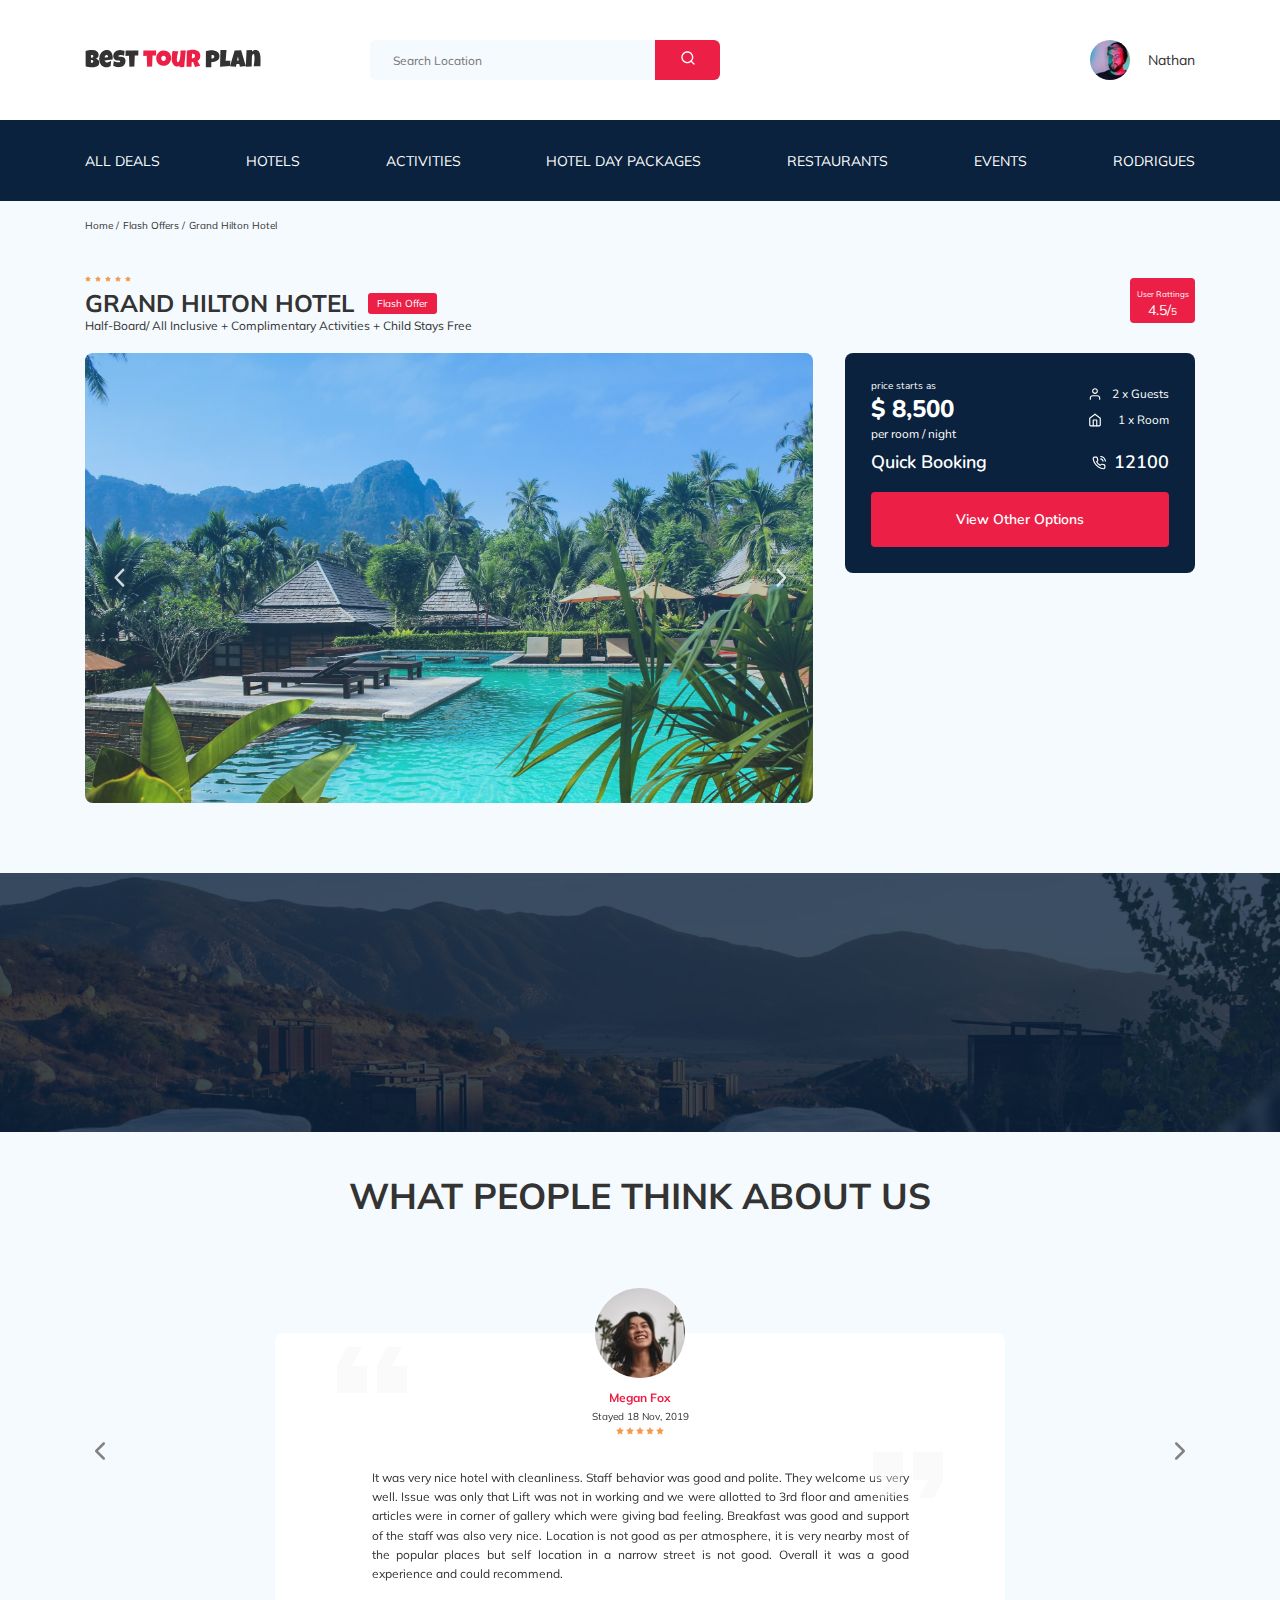
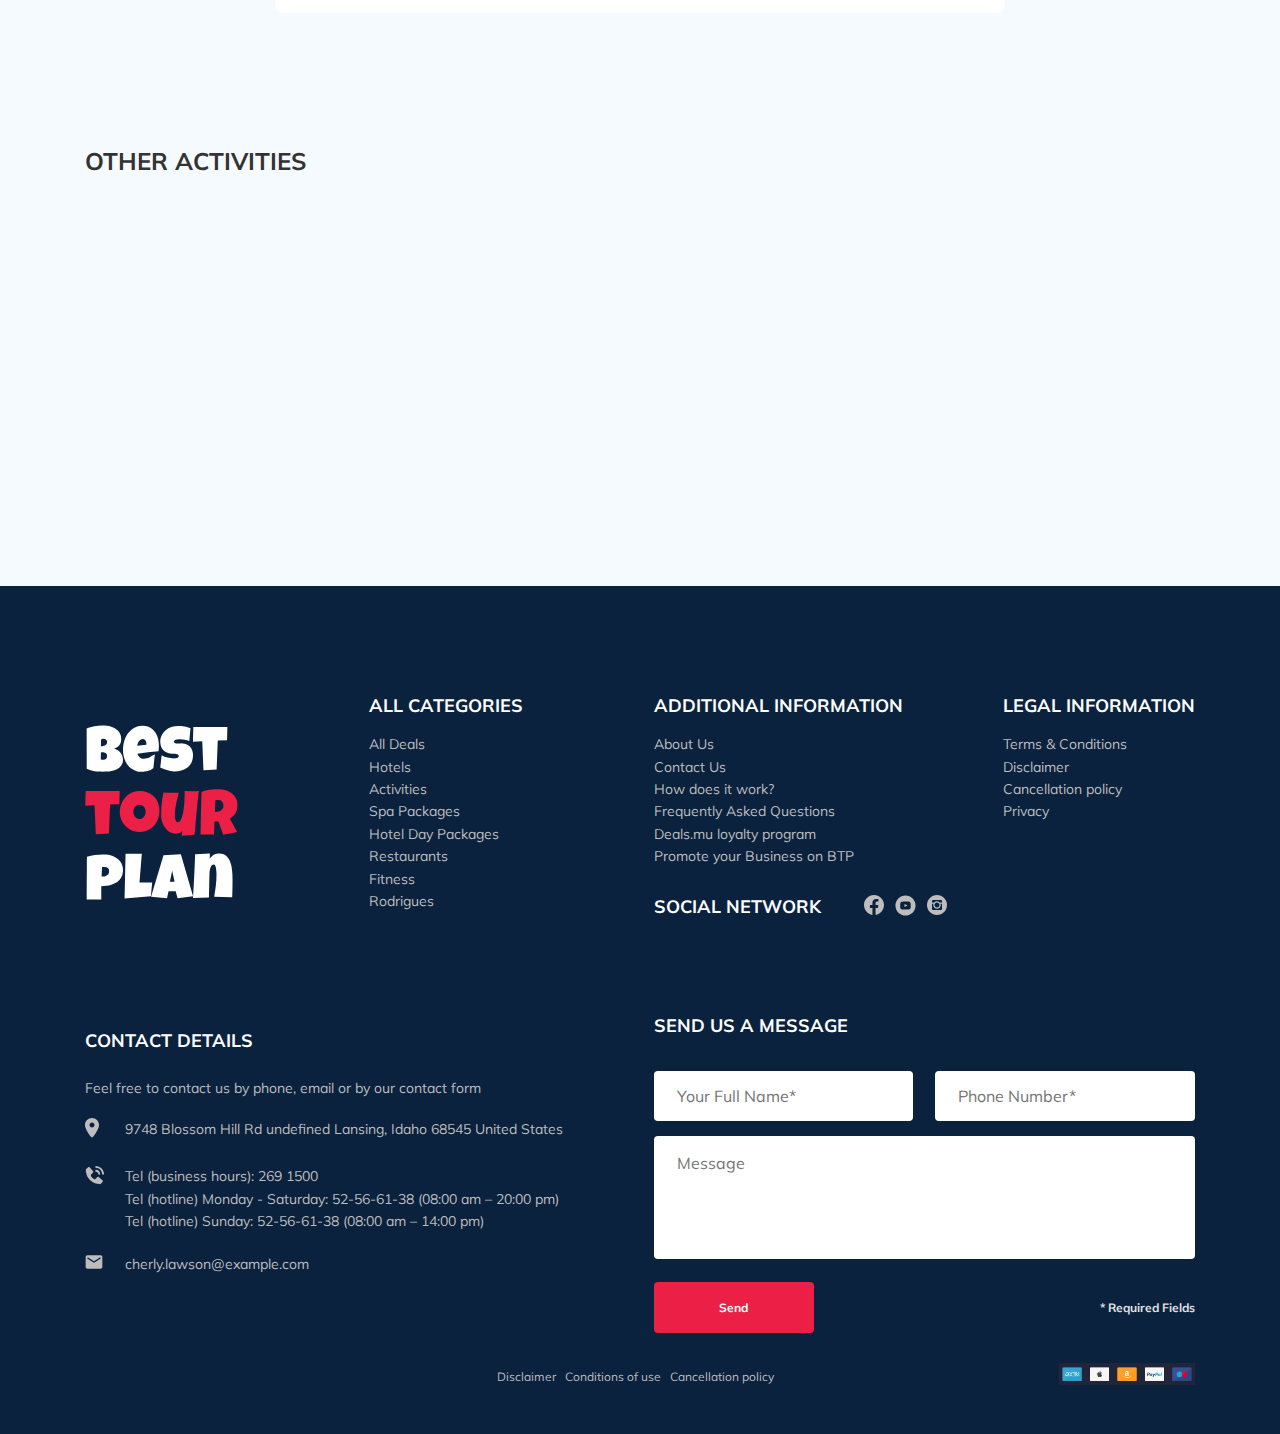
==== commit 028eab8f: "fix: fixed mistakes & thankyou.html" ====
--- a/index.html
+++ b/index.html
@@ -4,8 +4,8 @@
   <meta charset="UTF-8">
   <meta name="viewport" content="width=device-width, initial-scale=1.0">
   <title>Best Tour Plan - Hotel Booking</title>
-  <link rel="shortcut icon" href="/favicon.ico" type="image/x-icon">
-  <link rel="icon" href="/favicon.ico" type="image/x-icon">
+  <link rel="shortcut icon" href="img/favicon.ico" type="image/x-icon">
+  <link rel="icon" href="img/favicon.ico" type="image/x-icon">
   <link rel="stylesheet" href="css/swiper-bundle.min.css">
   <link rel="stylesheet" href="css/aos.css">  
   <link rel="stylesheet" href="css/style.css">
--- a/css/style.css
+++ b/css/style.css
@@ -1,2 +1,2 @@
-*{box-sizing:border-box}body{font-family:'Mulish', sans-serif;background-color:#F5FAFE;color:#333}.container{max-width:1110px;margin:auto}img{max-width:100%}.input{background-color:#fff;border-radius:4px;border:none;padding:0 23px;height:50px}.message{background-color:#fff;border-radius:4px;padding:18px 23px;border:none}.button{min-width:160px;min-height:50px;padding:18px;font-style:normal;font-weight:bold;font-size:12px;line-height:15px;color:#fff;background-color:#EC1F46;border:none;border-radius:4px;cursor:pointer;transition:0.3s}.button:hover{background-color:#3d0c1f}.button-thanks{margin-top:15px}.invalid{color:#EC1F46;border-bottom:1px solid #EC1F46}/*! normalize.css v8.0.1 | MIT License | github.com/necolas/normalize.css */html{line-height:1.15;-webkit-text-size-adjust:100%}body{margin:0}main{display:block}h1{font-size:2em;margin:0.67em 0}hr{box-sizing:content-box;height:0;overflow:visible}pre{font-family:monospace, monospace;font-size:1em}a{background-color:transparent}abbr[title]{border-bottom:none;text-decoration:underline;text-decoration:underline dotted}b,strong{font-weight:bolder}code,kbd,samp{font-family:monospace, monospace;font-size:1em}small{font-size:80%}sub,sup{font-size:75%;line-height:0;position:relative;vertical-align:baseline}sub{bottom:-0.25em}sup{top:-0.5em}img{border-style:none}button,input,optgroup,select,textarea{font-family:inherit;font-size:100%;line-height:1.15;margin:0}button,input{overflow:visible}button,select{text-transform:none}button,[type="button"],[type="reset"],[type="submit"]{-webkit-appearance:button}button::-moz-focus-inner,[type="button"]::-moz-focus-inner,[type="reset"]::-moz-focus-inner,[type="submit"]::-moz-focus-inner{border-style:none;padding:0}button:-moz-focusring,[type="button"]:-moz-focusring,[type="reset"]:-moz-focusring,[type="submit"]:-moz-focusring{outline:1px dotted ButtonText}fieldset{padding:0.35em 0.75em 0.625em}legend{box-sizing:border-box;color:inherit;display:table;max-width:100%;padding:0;white-space:normal}progress{vertical-align:baseline}textarea{overflow:auto}[type="checkbox"],[type="radio"]{box-sizing:border-box;padding:0}[type="number"]::-webkit-inner-spin-button,[type="number"]::-webkit-outer-spin-button{height:auto}[type="search"]{-webkit-appearance:textfield;outline-offset:-2px}[type="search"]::-webkit-search-decoration{-webkit-appearance:none}::-webkit-file-upload-button{-webkit-appearance:button;font:inherit}details{display:block}summary{display:list-item}template{display:none}[hidden]{display:none}.navbar{background-color:#ffffff}.navbar-top{display:flex;align-items:center;justify-content:space-between;padding-top:40px;padding-bottom:40px}.navbar-top__menu-button{display:none}.navbar__search{margin-right:auto;margin-left:108px}.navbar-bottom{background-color:#0A223D}.navbar-menu{list-style-type:none;margin:0;padding:31px 0;display:flex;align-items:center;justify-content:space-between;color:#fff}.navbar-menu__link{color:inherit;text-decoration:none;text-transform:uppercase;font-size:14px;line-height:18px;transition:0.3s}.navbar-menu__link:hover{border:2px solid #2868e0;border-radius:4px}.navbar-menu__item--mobile--visible{display:none}.logo{width:177px;transition:0.3s}.logo:hover{border:2px solid #2868e0;border-radius:4px}.search{display:flex;position:relative;overflow:hidden;border-radius:6px;height:40px}.search__input{width:350px;height:100%;padding-left:23px;padding-right:75px;background-color:#F5FAFE;border:none;font-size:12px;line-height:15px;color:#333}.search__button{position:absolute;top:0;right:0;width:65px;height:100%;border:none;cursor:pointer;background-color:#EC1F46;transition:0.3s}.search__button:hover{background-color:#3d0c1f}.user{display:flex;align-items:center;text-decoration:none;color:inherit;transition:0.3s}.user:hover{border:2px solid #2868e0;border-radius:4px}.user__avatar{width:40px;height:40px;border-radius:50%;object-fit:cover}.user__name{margin-left:18px;font-size:14px;line-height:18px;color:.user__name text-color}.breadcrumb-list{display:flex;align-items:center;padding:18px 0;margin:0;list-style:none}.breadcrumb-list__item{font-size:10px;line-height:13px}.breadcrumb-list__item:not(:last-child)::after{content:'/';margin-right:4px}.breadcrumb-list__link{text-decoration:none;color:inherit}.breadcrumb-list__link:hover{background-color:#0A223D}.hotel{padding-top:17px;padding-bottom:70px}.hotel-info{display:flex;align-items:center;justify-content:space-between;padding-bottom:20px}.hotel-info__offer{margin-left:14px;margin-top:3px}.hotel-info__name{margin-top:3px;margin-bottom:0}.hotel-info__description{margin:0}.hotel-name{font-size:24px;line-height:30px}.hotel-wrapper{display:flex;flex-wrap:wrap;align-items:center}.hotel-description{font-size:12px;line-height:15px}.hotel-grid{display:flex;justify-content:space-between}.hotel-right{display:flex;flex-direction:column;justify-content:space-between}.hotel-slider{width:728px;height:450px;margin-left:0}.hotel-slider__item{width:100%;height:100%;position:relative;border-radius:8px;overflow:hidden}.hotel-slider__item::after{content:'';position:absolute;width:100%;height:100%;top:0;bottom:0;left:0;right:0;background:linear-gradient(180deg, rgba(0,122,223,0.48) 0%, rgba(255,255,255,0.128) 100%);z-index:10}.hotel-slider__button{position:absolute;top:50%;transform:translateY(-50%);z-index:99;width:30px;height:30px;border:none;cursor:pointer;background-repeat:no-repeat;background-position:center;background-size:13px;background-color:transparent;transition:0.3s}.hotel-slider__button:hover{border:2px solid #2868e0;border-radius:4px}.hotel-slider__button--next{right:18px;background-image:url(../img/arrow-next.svg)}.hotel-slider__button--prev{left:18px;background-image:url(../img/arrow-prev.svg)}.stars{flex-basis:100%}.stars__item{width:6px}.offer{font-size:10px;line-height:13px;padding:4px 9px;background-color:#EC1F46;border-radius:3px;color:#fff}.rating{max-width:65px;min-height:45px;padding-top:4px;text-align:center;color:#fff;background-color:#EC1F46;border-radius:4px}.rating__text{font-size:8px;line-height:10px}.rating__counter{font-size:14px;line-height:18px}.rating__five{font-size:10px}.booking{background-color:#0A223D;color:#fff;font-family:Nunito;border-radius:8px;width:350px;min-height:210px;padding:26px}.booking__info{display:flex;justify-content:space-between;margin-bottom:8px}.booking__price{display:flex;flex-direction:column}.booking__start{font-weight:normal;font-size:10px;line-height:14px}.booking__pricetag{font-style:normal;font-weight:800;font-size:24px;line-height:33px}.booking__per-room{font-style:normal;font-weight:normal;font-size:12px;line-height:16px}.booking-room{margin-top:7px}.booking__text{display:flex;align-items:center;justify-content:space-between;margin-bottom:10px;font-style:normal;font-weight:normal;font-size:12px;line-height:16px}.booking__description{margin-left:10px}.booking__call-center{display:flex;align-items:center;justify-content:space-between;margin-bottom:17px}.booking__heading{font-style:normal;font-weight:600;font-size:18px;line-height:25px}.booking__number{display:flex;align-items:center;justify-content:space-between;color:inherit;text-decoration:none;font-weight:600;font-size:18px;line-height:25px}.booking__num{margin-left:8px}.booking__button{width:100%;min-height:45px;font-weight:600;font-size:14px;line-height:19px;border-radius:4px;background-color:#EC1F46;border:none;color:#fff;cursor:pointer}.map{width:347px;height:213px;border-radius:10px;overflow:hidden}.newsletter{position:relative;padding:77px 0 67px 0;background-image:url(../img/newsletter-bg.jpg);background-repeat:no repeat;background-position:center;background-size:cover}.newsletter::before{content:'';position:absolute;top:0;left:0;right:0;bottom:0;width:100%;height:100%;background-color:rgba(10,34,61,0.8)}.newsletter-wrapper{position:relative;display:flex;align-items:center;justify-content:space-between;max-width:731px;margin:auto}.newsletter-title{color:#fff;font-style:normal;font-weight:300;font-size:24px;line-height:30px}.newsletter-title__strong{display:block;font-family:Mulish;font-style:normal;font-weight:600;font-size:36px;line-height:45px;text-transform:uppercase}.subscribe{position:relative;width:350px;height:55px;border-radius:4px;overflow:hidden}.subscribe__input{position:absolute;width:100%;height:100%;border:none;padding-left:33px;padding-right:75px;font-style:normal;font-weight:300;font-size:14px;line-height:18px}.subscribe__button{position:absolute;min-width:65px;right:0;top:0;height:100%;border:none;background-color:#EC1F46;color:#fff;font-family:Mulish;font-style:normal;font-weight:700;font-size:12px;line-height:15px;transition:0.3s}.subscribe__button:hover{background-color:#3d0c1f}.subscribe>label#-error{position:relative;left:5px}.reviews{padding:11px 0 70px 0}.reviews__title{font-style:normal;font-weight:bold;font-size:36px;line-height:45px;text-align:center;text-transform:uppercase;margin-bottom:70px}.reviews-slider__item{position:relative;display:flex;flex-direction:column;align-items:center;max-width:730px;margin:45px auto 0;background-color:#fff;border-radius:8px;padding:0 62px 30px}.reviews-slider__item::before{content:'';position:absolute;top:13px;left:62px;width:70px;height:47px;background-image:url(../img/quote-left.svg);background-repeat:no-repeat}.reviews-slider__item::after{content:'';position:absolute;top:118px;right:62px;width:70px;height:47px;background-image:url(../img/quote-right.svg);background-repeat:no-repeat}.reviews-slider__button{position:absolute;top:50%;transform:translateY(-50%);width:30px;height:30px;background-repeat:no-repeat;background-size:10px;background-position:center;border:none;background-color:transparent;cursor:pointer;z-index:99;transition:0.3s}.reviews-slider__button:hover{border:2px solid #2868e0;border-radius:4px}.reviews-slider__button--prev{background-image:url(../img/arrow-prev-secondary.svg);left:0}.reviews-slider__button--next{background-image:url(../img/arrow-next-secondary.svg);right:0}.reviews-slider__profile{display:flex;flex-direction:column;align-items:center;margin-top:-45px;margin-bottom:33px}.reviews-slider__avatar{width:90px;height:90px;border-radius:50%;object-fit:cover;margin-bottom:0}.reviews-slider__username{font-style:normal;font-weight:bold;font-size:12px;line-height:15px;color:#EC1F46;margin-bottom:5px}.reviews-slider__date{font-style:normal;font-weight:normal;font-size:10px;line-height:13px;margin-bottom:4px}.reviews-slider__rating{width:48px;display:flex;align-items:center;justify-content:space-between}.reviews-slider__text{max-width:537px;font-style:normal;font-weight:normal;font-size:12px;line-height:160%;text-align:justify;margin:auto}.activities{padding:43px 0 98px 0}.activities__title{font-style:normal;font-weight:bold;font-size:24px;line-height:30px;margin-bottom:57px;text-transform:uppercase}.activities-wrapper{display:flex;justify-content:space-between}.card{position:relative;display:flex;flex-direction:column;align-items:flex-start;padding:24px 26px;width:255px;height:255px;border-radius:6px;overflow:hidden}.card::before{content:'';position:absolute;left:0;right:0;top:0;bottom:0;background:linear-gradient(179.83deg, rgba(196,196,196,0) 35.34%, #0A223D 99.85%);z-index:-1}.card__image{position:absolute;left:0;right:0;top:0;bottom:0;width:100%;height:100%;object-fit:cover;z-index:-2}.card__title{margin-top:auto;margin-bottom:20px;color:#fff;font-style:normal;font-weight:bold;font-size:16px;line-height:20px}.card__button{font-style:normal;font-weight:600;font-size:12px;line-height:16px;color:#fff;padding:8px 22px;border:none;background-color:#EC1F46;border-radius:4px;cursor:pointer;transition:0.3s}.card__button:hover{background-color:#3d0c1f}.footer{background-color:#0A223D;color:#fff;padding-top:108px;padding-bottom:46px}.footer-wrapper{display:grid;grid-template-columns:repeat(4, minmax(min-content, 1fr));grid-gap:27px;grid-auto-rows:minmax(40px, min-content);align-items:start}.footer-logo{width:166px;grid-row:1 / 3;align-self:center}.footer__categories{grid-row:1 / 4}.footer__social-links{display:flex;align-items:center;min-width:83px;justify-content:space-between;transition:0.3s}.footer__social-links:hover{background-color:#fff}.footer__social-network{display:flex;align-items:start;grid-row:2 / 4;grid-column:span 2}.footer__contact-details{grid-column:span 2}.footer__contact-form{grid-column:span 2}.footer__form{display:flex;align-items:center;justify-content:space-between;flex-wrap:wrap}.footer__ul{padding:0;margin:0;list-style:none}.footer__title{font-style:normal;font-weight:bold;font-size:18px;line-height:23px;margin:0 0 16px 0;text-transform:uppercase}.footer__title--inline{margin:0 43px 0 0}.footer__title--mb-3{margin-bottom:28px}.footer__title--mb-4{margin-top:-15px;margin-bottom:34px}.footer__item{display:flex;align-items:flex-start;font-style:normal;font-weight:normal;font-size:14px;line-height:160%;color:#BDBDBD}.footer__item--mb-2{margin-bottom:21px}.footer__item--phone{display:flex;flex-direction:column}.footer__item--a{color:#BDBDBD;text-decoration:none;transition:0.3s}.footer__item--a:hover{background-color:#fff}.footer__icon-wrapper{min-width:40px}.footer__text{font-size:14px;color:#BDBDBD;margin-bottom:22px}.footer__link{text-decoration:none;color:inherit;transition:0.3s}.footer__link:hover{background-color:#fff}.footer__link-responsibility{text-decoration:none;color:#BDBDBD;font-style:normal;font-weight:400;font-size:12px;line-height:15px;margin-right:5px;transition:0.3s}.footer__link-responsibility:hover{background-color:#fff}.footer__input{width:100%}.footer__input-group{margin-bottom:15px;flex-basis:48%}.footer__message{flex-basis:100%;margin-bottom:23px;width:100%;height:123px;resize:none}.footer__info{font-style:normal;font-weight:bold;font-size:12px;line-height:15px;color:#E0E0E0}.footer-wrap{display:flex;justify-content:flex-end}.footer__personal{width:698px;display:flex;align-items:center;justify-content:space-between;margin-top:30px;margin-right:0}.footer__personal-policy{min-width:303px}.footer__personal-payment{width:136px}.modal__overlay{position:fixed;left:0;top:0;right:0;bottom:0;background-color:rgba(0,143,223,0.39);z-index:100;visibility:hidden;opacity:0;transition:opacity 0.2s}.modal__overlay--visible{visibility:visible;opacity:1}.modal__dialog{position:fixed;top:50%;left:50%;max-width:478px;padding:33px 88px;background-color:#0A223D;transform:translate(-50%, -50%);color:#fff;border-radius:8px;z-index:101;visibility:hidden;opacity:0;transition:opacity 0.2s}.modal__dialog--visible{visibility:visible;opacity:1}.modal__close{position:absolute;right:18px;top:17px;text-decoration:none;cursor:pointer}.modal__title{font-style:normal;font-weight:bold;font-size:18px;line-height:23px;margin-bottom:15px;text-transform:uppercase;text-align:center}.modal__form{display:flex;align-items:center;justify-content:space-between;flex-wrap:wrap}.modal__input{width:100%;margin-top:15px}.modal__message{width:100%;min-height:123px;margin-top:15px}.modal__button{margin-top:15px}.modal__info{font-style:normal;font-weight:bold;font-size:12px;line-height:15px;color:#E0E0E0}@media (max-width: 1200px){.container{max-width:960px}.hotel__slider{max-width:590px}.hotel-slider__image{width:100%;height:100%;object-fit:cover}.card{width:230px;height:230px}.footer__input-group{flex-basis:100%}}@media (max-width: 992px){.container,.newsletter-wrapper{max-width:700px}.logo{width:132px}.logo:hover{display:none}.navbar-menu__link:hover{display:none}.navbar__button:hover{display:none}.user:hover{display:none}.button:hover{display:none}.breadcrumb__link:hover{display:none}.breadcrumb-top{padding-top:30px;padding-bottom:30px}.breadcrumb__search{margin-left:auto}.breadcrumb-menu{padding-top:22px;padding-bottom:22px}.breadcrumb-menu__link{font-size:12px;line-height:15px}.search__input{width:340px}.hotel{padding-bottom:58px}.hotel-grid{flex-direction:column}.hotel-slider{max-width:700px}.hotel-slider__button:hover{display:none}.hotel__slider{margin-bottom:29px}.hotel-right{flex-direction:row}.hotel-slider{width:100%}.booking{width:340px;padding:28px 23px}.map{width:340px}.newsletter{padding:70px 34px 75px 34px;min-height:260px}.subscribe__button:hover{display:none}.reviews{padding-top:15px;padding-bottom:60px}.reviews__title{font-size:30px;line-height:38px;margin-bottom:50px}.reviews-slider__item{max-width:580px}.reviews-slider__avatar{margin-bottom:0}.reviews-slider__username{margin-bottom:7px}.reviews-slider__button:hover{display:none}.activities{padding-bottom:49px}.activities-wrapper{flex-wrap:wrap}.activities__card{margin-bottom:20px}.activities__title{max-width:220px}.card{width:340px;height:255px}.footer{padding-top:73px;padding-bottom:33px}.footer-wrapper{grid-template-columns:repeat(6, 1fr);grid-row-gap:38px}.footer__input-group{flex-basis:49%}.footer-logo{width:104px;grid-row:1 / 2;grid-column:span 2;margin-bottom:38px}.footer__social-network{grid-row:1 / 2;grid-column:span 4;align-self:center}.footer__social-network-links:hover{display:none}.footer__categories{grid-row:2 / 3;grid-column:span 2}.footer__legal{grid-row:2;grid-column:span 2}.footer__additional{grid-row:2;grid-column:span 2}.footer__contact-details{grid-column:span 5;grid-row:3;margin-top:68px}.footer__contact-form{grid-column:span 5;grid-row:4;margin-top:56px}.footer__message{margin-bottom:21px}.footer__text{margin-bottom:26px}.footer__personal{max-width:698px;margin-left:0;margin-top:52px}.footer__item--a:hover{display:none}.footer__link:hover{display:none}.footer__link:hover-responsibility:hover{display:none}}@media (max-width: 768px){.container{max-width:576px;width:92%}body{padding-top:78px}.navbar__mobile--fixed{position:fixed;left:0;top:0;right:0;z-index:99}.navbar__search--mobile--hidden,.navbar__user--mobile--hidden{display:none}.navbar__search--mobile--visible,.navbar__user--mobile--visible{display:flex}.navbar__user{flex-direction:column;justify-content:center}.navbar-bottom{display:none;position:fixed;left:0;right:0;bottom:0;top:78px;padding-top:30px}.navbar-bottom--visible{display:block;overflow:scroll}.navbar-menu{flex-direction:column}.navbar-menu__item{margin-bottom:20px}.navbar-menu__item--mobile--visible{display:block}.menu-button{display:flex;width:16px;height:11px;padding:0;align-items:center;justify-content:space-between;flex-direction:column;border:none;cursor:pointer;background-color:#ffffff}.menu-button__line{width:16px;height:1px;background-color:#333}.user__name--light{color:#fff;margin-left:0;margin-top:10px}.stars{flex-basis:auto}.hotel-wrapper{justify-content:space-between}.hotel-name{flex-basis:100%}.hotel-info__text{width:100%}.hotel-info__name{margin-top:10px;margin-bottom:0}.hotel-info__rating{display:none}.hotel-info__offer{order:-1;margin-left:0}.hotel-right{flex-direction:column;min-height:450px}.hotel-slider{height:350px}.booking{width:100%}.map{width:100%}.newsletter-wrapper{max-width:576px;width:92%;flex-direction:column;align-items:start}.reviews__title{font-size:30px}.reviews-slider__item{padding:0 30px 30px}.reviews-slider__item:after,.reviews-slider__item:before{display:none}.reviews-slider__button{top:32px}.reviews-slider__button--prev{left:50%;margin-left:-85px;transform:translate(-50%, 0)}.reviews-slider__button--next{right:50%;margin-right:-85px;transform:translate(50%, 0)}.card{width:49%;height:255px}.footer__input-group{flex-basis:100%}.footer__personal{max-width:698px;flex-wrap:wrap}}@media (max-width: 576px){.logo{width:99px}.navbar__search{width:245px;height:40px}.hotel__slider{margin-bottom:20px}.hotel-slider{height:250px}.newsletter{padding:76px 20px 83px 20px;height:319px}.newsletter__title{margin-bottom:37px}.subscribe{width:100%}.reviews{padding:40px 0 40px 0}.reviews__title{font-size:18px;line-height:22px}.reviews-slider__text{text-align:left}.activities{padding:30px 0 60px 0}.activities__title{max-width:165px;font-size:18px;line-height:22px;margin-bottom:36px}.card{width:100%}.footer{padding-top:69px;padding-bottom:21px}.footer-wrapper{grid-template-columns:1fr;grid-row-gap:30px}.footer-logo{width:104px;height:120px;grid-row:1;grid-column:1;margin-bottom:30px}.footer__social-network{grid-row:2;grid-column:1;flex-direction:column;margin-bottom:30px}.footer__legal{grid-row:3;grid-column:1}.footer__additional{grid-row:4;grid-column:1}.footer__categories{grid-row:5;grid-column:1;padding-bottom:10px}.footer__contact-details{grid-row:6;grid-column:1;padding-bottom:30px}.footer__contact-form{grid-row:7;grid-column:1;margin:auto}.footer__text{margin-top:30px}.footer__title--mb-3{margin-bottom:15px}.footer__title--inline{margin-bottom:20px}.footer__message{margin-bottom:15px}.footer__info{width:100%;margin-bottom:15px}.footer__button{order:1;margin-bottom:30px}.footer__personal{flex-wrap:wrap;margin-left:0}.footer__personal-policy{margin-bottom:10px;width:100%}.modal__dialog{width:80%;padding:33px 70px;margin:auto}.modal__dialog--visible{visibility:visible;opacity:1;overflow:auto;max-height:100%}.modal__button{margin-bottom:15px}.modal__title{font-size:22px}}@media (max-width: 320px){.container{max-width:281px}.breadcrumb{padding-bottom:0}.hotel{padding-top:5px}.hotel-info__name{font-size:20px}.hotel-slider{height:178px}.map{height:173px}.newsletter{height:319px}.newsletter__title{font-size:20px;line-height:25px}.newsletter-title__strong{font-size:30px;line-height:37px}.reviews{padding-top:40px;padding-bottom:50px}.reviews-slider__item{padding:0 31px 36px}.reviews-slider__text{height:266px;overflow:hidden;text-overflow:ellipsis;text-align:left}.footer--mb-4{margin-top:0;margin-bottom:15px}.footer__personal{margin-top:30px}.footer__personal-policy{width:100%}}
+*{box-sizing:border-box}body{font-family:'Mulish', sans-serif;background-color:#F5FAFE;color:#333}.container{max-width:1110px;margin:auto}img{max-width:100%}.input{background-color:#fff;border-radius:4px;border:none;padding:0 23px;height:50px}.message{background-color:#fff;border-radius:4px;padding:18px 23px;border:none}.button{min-width:160px;min-height:50px;padding:18px;font-style:normal;font-weight:bold;font-size:12px;line-height:15px;color:#fff;background-color:#EC1F46;border:none;border-radius:4px;cursor:pointer;outline:none}.button-thanks{display:block;margin-top:15px}.invalid{color:#EC1F46;border-bottom:1px solid #EC1F46}/*! normalize.css v8.0.1 | MIT License | github.com/necolas/normalize.css */html{line-height:1.15;-webkit-text-size-adjust:100%}body{margin:0}main{display:block}h1{font-size:2em;margin:0.67em 0}hr{box-sizing:content-box;height:0;overflow:visible}pre{font-family:monospace, monospace;font-size:1em}a{background-color:transparent}abbr[title]{border-bottom:none;text-decoration:underline;text-decoration:underline dotted}b,strong{font-weight:bolder}code,kbd,samp{font-family:monospace, monospace;font-size:1em}small{font-size:80%}sub,sup{font-size:75%;line-height:0;position:relative;vertical-align:baseline}sub{bottom:-0.25em}sup{top:-0.5em}img{border-style:none}button,input,optgroup,select,textarea{font-family:inherit;font-size:100%;line-height:1.15;margin:0}button,input{overflow:visible}button,select{text-transform:none}button,[type="button"],[type="reset"],[type="submit"]{-webkit-appearance:button}button::-moz-focus-inner,[type="button"]::-moz-focus-inner,[type="reset"]::-moz-focus-inner,[type="submit"]::-moz-focus-inner{border-style:none;padding:0}button:-moz-focusring,[type="button"]:-moz-focusring,[type="reset"]:-moz-focusring,[type="submit"]:-moz-focusring{outline:1px dotted ButtonText}fieldset{padding:0.35em 0.75em 0.625em}legend{box-sizing:border-box;color:inherit;display:table;max-width:100%;padding:0;white-space:normal}progress{vertical-align:baseline}textarea{overflow:auto}[type="checkbox"],[type="radio"]{box-sizing:border-box;padding:0}[type="number"]::-webkit-inner-spin-button,[type="number"]::-webkit-outer-spin-button{height:auto}[type="search"]{-webkit-appearance:textfield;outline-offset:-2px}[type="search"]::-webkit-search-decoration{-webkit-appearance:none}::-webkit-file-upload-button{-webkit-appearance:button;font:inherit}details{display:block}summary{display:list-item}template{display:none}[hidden]{display:none}.navbar{background-color:#ffffff}.navbar-top{display:flex;align-items:center;justify-content:space-between;padding-top:40px;padding-bottom:40px}.navbar-top__menu-button{display:none}.navbar__search{margin-right:auto;margin-left:108px}.navbar__search--mobile--visible{margin:auto}.navbar-bottom{background-color:#0A223D}.navbar-menu{list-style-type:none;margin:0;padding:31px 0;display:flex;align-items:center;justify-content:space-between;color:#fff}.navbar-menu__link{color:inherit;text-decoration:none;text-transform:uppercase;font-size:14px;line-height:18px}.navbar-menu__item--mobile--visible{display:none}.logo{width:177px}.search{display:flex;position:relative;overflow:hidden;border-radius:6px;height:40px}.search__input{width:350px;height:100%;padding-left:23px;padding-right:75px;background-color:#F5FAFE;border:none;font-size:12px;line-height:15px;color:#333}.search__button{position:absolute;top:0;right:0;width:65px;height:100%;border:none;cursor:pointer;background-color:#EC1F46}.user{display:flex;align-items:center;text-decoration:none;color:inherit}.user__avatar{width:40px;height:40px;border-radius:50%;object-fit:cover}.user__name{margin-left:18px;font-size:14px;line-height:18px;color:.user__name text-color}.breadcrumb-list{display:flex;align-items:center;padding:18px 0;margin:0;list-style:none}.breadcrumb-list__item{font-size:10px;line-height:13px}.breadcrumb-list__item:not(:last-child)::after{content:'/';margin-right:4px}.breadcrumb-list__link{text-decoration:none;color:inherit}.hotel{padding-top:17px;padding-bottom:70px}.hotel-info{display:flex;align-items:center;justify-content:space-between;padding-bottom:20px}.hotel-info__offer{margin-left:14px;margin-top:3px}.hotel-info__name{margin-top:3px;margin-bottom:0}.hotel-info__description{margin:0}.hotel-name{font-size:24px;line-height:30px}.hotel-wrapper{display:flex;flex-wrap:wrap;align-items:center}.hotel-description{font-size:12px;line-height:15px}.hotel-grid{display:flex;justify-content:space-between}.hotel-right{display:flex;flex-direction:column;justify-content:space-between}.hotel-slider{width:728px;height:450px;margin-left:0}.hotel-slider__item{width:100%;height:100%;position:relative;border-radius:8px;overflow:hidden}.hotel-slider__item::after{content:'';position:absolute;width:100%;height:100%;top:0;bottom:0;left:0;right:0;background:linear-gradient(180deg, rgba(0,122,223,0.48) 0%, rgba(255,255,255,0.128) 100%);z-index:10}.hotel-slider__button{position:absolute;top:50%;transform:translateY(-50%);z-index:99;width:30px;height:30px;border:none;cursor:pointer;background-repeat:no-repeat;background-position:center;background-size:13px;background-color:transparent}.hotel-slider__button--next{right:18px;background-image:url(../img/arrow-next.svg);outline:none}.hotel-slider__button--prev{left:18px;background-image:url(../img/arrow-prev.svg);outline:none}.stars{flex-basis:100%}.stars__item{width:6px}.offer{font-size:10px;line-height:13px;padding:4px 9px;background-color:#EC1F46;border-radius:3px;color:#fff}.rating{max-width:65px;min-height:45px;padding-top:4px;text-align:center;color:#fff;background-color:#EC1F46;border-radius:4px}.rating__text{font-size:8px;line-height:10px}.rating__counter{font-size:14px;line-height:18px}.rating__five{font-size:10px}.booking{background-color:#0A223D;color:#fff;font-family:Nunito;border-radius:8px;width:350px;min-height:210px;padding:26px}.booking__info{display:flex;justify-content:space-between;margin-bottom:8px}.booking__price{display:flex;flex-direction:column}.booking__start{font-weight:normal;font-size:10px;line-height:14px}.booking__pricetag{font-style:normal;font-weight:800;font-size:24px;line-height:33px}.booking__per-room{font-style:normal;font-weight:normal;font-size:12px;line-height:16px}.booking-room{margin-top:7px}.booking__text{display:flex;align-items:center;justify-content:space-between;margin-bottom:10px;font-style:normal;font-weight:normal;font-size:12px;line-height:16px}.booking__description{margin-left:10px}.booking__call-center{display:flex;align-items:center;justify-content:space-between;margin-bottom:17px}.booking__heading{font-style:normal;font-weight:600;font-size:18px;line-height:25px}.booking__number{display:flex;align-items:center;justify-content:space-between;color:inherit;text-decoration:none;font-weight:600;font-size:18px;line-height:25px}.booking__num{margin-left:8px}.booking__button{width:100%;min-height:45px;font-weight:600;font-size:14px;line-height:19px;border-radius:4px;background-color:#EC1F46;border:none;color:#fff;cursor:pointer}.map{width:347px;height:213px;border-radius:10px;overflow:hidden}.newsletter{position:relative;padding:77px 0 67px 0;background-image:url(../img/newsletter-bg.jpg);background-repeat:no repeat;background-position:center;background-size:cover}.newsletter::before{content:'';position:absolute;top:0;left:0;right:0;bottom:0;width:100%;height:100%;background-color:rgba(10,34,61,0.8)}.newsletter-wrapper{position:relative;display:flex;align-items:center;justify-content:space-between;max-width:731px;margin:auto}.newsletter-title{max-width:246px;color:#fff;font-style:normal;font-weight:300;font-size:24px;line-height:30px}.newsletter-title__strong{display:block;font-family:Mulish;font-style:normal;font-weight:600;font-size:36px;line-height:45px;text-transform:uppercase}.subscribe{position:relative;width:350px;height:55px}.subscribe__input{position:absolute;width:100%;height:100%;border:none;padding-left:33px;padding-right:75px;font-style:normal;font-weight:300;font-size:14px;line-height:18px;border-radius:4px}.subscribe__button{position:absolute;min-width:65px;right:0;top:0;height:100%;border:none;background-color:#EC1F46;color:#fff;font-family:Mulish;font-style:normal;font-weight:700;font-size:12px;line-height:15px;border-radius:0 4px 4px 0}.subscribe>label#-error{position:relative;left:5px;top:60px}.reviews{padding:11px 0 70px 0}.reviews__title{font-style:normal;font-weight:bold;font-size:36px;line-height:45px;text-align:center;text-transform:uppercase;margin-bottom:70px}.reviews-slider__item{position:relative;display:flex;flex-direction:column;align-items:center;max-width:730px;margin:45px auto 0;background-color:#fff;border-radius:8px;padding:0 62px 30px}.reviews-slider__item::before{content:'';position:absolute;top:13px;left:62px;width:70px;height:47px;background-image:url(../img/quote-left.svg);background-repeat:no-repeat}.reviews-slider__item::after{content:'';position:absolute;top:118px;right:62px;width:70px;height:47px;background-image:url(../img/quote-right.svg);background-repeat:no-repeat}.reviews-slider__button{position:absolute;top:50%;transform:translateY(-50%);width:30px;height:30px;background-repeat:no-repeat;background-size:10px;background-position:center;border:none;background-color:transparent;cursor:pointer;z-index:99}.reviews-slider__button--prev{background-image:url(../img/arrow-prev-secondary.svg);left:0;outline:none}.reviews-slider__button--next{background-image:url(../img/arrow-next-secondary.svg);right:0;outline:none}.reviews-slider__profile{display:flex;flex-direction:column;align-items:center;margin-top:-45px;margin-bottom:33px}.reviews-slider__avatar{width:90px;height:90px;border-radius:50%;object-fit:cover;margin-bottom:0}.reviews-slider__username{font-style:normal;font-weight:bold;font-size:12px;line-height:15px;color:#EC1F46;margin-bottom:5px}.reviews-slider__date{font-style:normal;font-weight:normal;font-size:10px;line-height:13px;margin-bottom:4px}.reviews-slider__rating{width:48px;display:flex;align-items:center;justify-content:space-between}.reviews-slider__text{max-width:537px;font-style:normal;font-weight:normal;font-size:12px;line-height:160%;text-align:justify;margin:auto}.activities{padding:43px 0 98px 0}.activities__title{font-style:normal;font-weight:bold;font-size:24px;line-height:30px;margin-bottom:57px;text-transform:uppercase}.activities-wrapper{display:flex;justify-content:space-between}.card{position:relative;display:flex;flex-direction:column;align-items:flex-start;padding:24px 26px;width:255px;height:255px;border-radius:6px;overflow:hidden}.card::before{content:'';position:absolute;left:0;right:0;top:0;bottom:0;background:linear-gradient(179.83deg, rgba(196,196,196,0) 35.34%, #0A223D 99.85%);z-index:-1}.card__image{position:absolute;left:0;right:0;top:0;bottom:0;width:100%;height:100%;object-fit:cover;z-index:-2}.card__title{margin-top:auto;margin-bottom:20px;color:#fff;font-style:normal;font-weight:bold;font-size:16px;line-height:20px}.card__button{font-style:normal;font-weight:600;font-size:12px;line-height:16px;color:#fff;padding:8px 22px;border:none;background-color:#EC1F46;border-radius:4px;cursor:pointer}.footer{background-color:#0A223D;color:#fff;padding-top:108px;padding-bottom:46px}.footer-wrapper{display:grid;grid-template-columns:repeat(4, minmax(min-content, 1fr));grid-gap:27px;grid-auto-rows:minmax(40px, min-content);align-items:start}.footer-logo{width:166px;grid-row:1 / 3;align-self:center}.footer__legal{display:grid;justify-content:flex-end}.footer__categories{grid-row:1 / 4}.footer__social-links{display:flex;align-items:center;min-width:83px;justify-content:space-between}.footer__social-network{display:flex;align-items:start;grid-row:2 / 4;grid-column:span 2}.footer__contact-details{grid-column:span 2}.footer__contact-form{grid-column:span 2}.footer__form{display:flex;align-items:center;justify-content:space-between;flex-wrap:wrap}.footer__ul{padding:0;margin:0;list-style:none}.footer__title{font-style:normal;font-weight:bold;font-size:18px;line-height:23px;margin:0 0 16px 0;text-transform:uppercase}.footer__title--inline{margin:0 43px 0 0}.footer__title--mb-3{margin-bottom:28px}.footer__title--mb-4{margin-top:-15px;margin-bottom:34px}.footer__item{display:flex;align-items:flex-start;font-style:normal;font-weight:normal;font-size:14px;line-height:160%;color:#BDBDBD}.footer__item--mb-2{margin-bottom:21px}.footer__item--phone{display:flex;flex-direction:column}.footer__item--a{color:#BDBDBD;text-decoration:none}.footer__icon-wrapper{min-width:40px}.footer__text{font-size:14px;color:#BDBDBD;margin-bottom:22px}.footer__link{text-decoration:none;color:inherit}.footer__link-responsibility{text-decoration:none;color:#BDBDBD;font-style:normal;font-weight:400;font-size:12px;line-height:15px;margin-right:5px}.footer__input{width:100%}.footer__input-group{margin-bottom:15px;flex-basis:48%}.footer__message{flex-basis:100%;margin-bottom:23px;width:100%;height:123px;resize:none}.footer__info{font-style:normal;font-weight:bold;font-size:12px;line-height:15px;color:#E0E0E0}.footer-wrap{display:flex;justify-content:flex-end}.footer__personal{width:698px;display:flex;align-items:center;justify-content:space-between;margin-top:30px;margin-right:0}.footer__personal-policy{min-width:303px}.footer__personal-payment{width:136px}.modal__overlay{position:fixed;left:0;top:0;right:0;bottom:0;background-color:rgba(0,143,223,0.39);z-index:100;visibility:hidden;opacity:0;transition:opacity 0.2s}.modal__overlay--visible{visibility:visible;opacity:1}.modal__dialog{position:fixed;top:50%;left:50%;max-width:478px;padding:33px 88px;background-color:#0A223D;transform:translate(-50%, -50%);color:#fff;border-radius:8px;z-index:101;visibility:hidden;opacity:0;transition:opacity 0.2s}.modal__dialog--visible{visibility:visible;opacity:1}.modal__close{position:absolute;right:18px;top:17px;text-decoration:none;cursor:pointer}.modal__title{font-style:normal;font-weight:bold;font-size:18px;line-height:23px;margin-bottom:15px;text-transform:uppercase;text-align:center}.modal__form{display:flex;align-items:center;justify-content:space-between;flex-wrap:wrap}.modal__input{width:100%;margin-top:15px}.modal__message{width:100%;min-height:123px;margin-top:15px}.modal__button{margin-top:15px}.modal__info{font-style:normal;font-weight:bold;font-size:12px;line-height:15px;color:#E0E0E0}@media (max-width: 1200px){.container{max-width:960px}.hotel__slider{max-width:590px}.hotel-slider__image{width:100%;height:100%;object-fit:cover}.card{width:230px;height:230px}.footer__input-group{flex-basis:100%}}@media (min-width: 992px){.hotel-slider__button{transition:0.3s}.hotel-slider__button:hover{border:2px solid #2868e0;border-radius:4px}.logo{transition:0.3s}.logo:hover{border:2px solid #2868e0;border-radius:4px}.search__button{transition:0.3s}.search__button:hover{background-color:#3d0c1f}.user{transition:0.3s}.user:hover{border:2px solid #2868e0;border-radius:4px}.navbar-menu__link{transition:0.3s}.navbar-menu__link:hover{border:2px solid #2868e0;border-radius:4px}.breadcrumb-list__link:hover{background-color:#0A223D}.subscribe__button{transition:0.3s}.subscribe__button:hover{background-color:#3d0c1f}.reviews-slider__button{transition:0.3s}.reviews-slider__button:hover{border:2px solid #2868e0;border-radius:4px}.card__button{transition:0.3s}.card__button:hover{background-color:#3d0c1f}.footer__social-links{transition:0.3s}.footer__social-links:hover{background-color:#fff}.footer__item--a{transition:0.3s}.footer__item--a:hover{background-color:#fff}.footer__link{transition:0.3s}.footer__link:hover{background-color:#fff}.footer__link-responsibility{transition:0.3s}.footer__link-responsibility:hover{background-color:#fff}.button{transition:0.3s}.button:hover{background-color:#3d0c1f}.modal__close{transition:0.3s}.modal__close:hover{border:2px solid #fff;border-radius:4px}}@media (max-width: 992px){.container,.newsletter-wrapper{max-width:700px}.logo{width:132px}.navbar-top{padding-top:30px;padding-bottom:30px}.navbar__search{margin-left:auto}.navbar-menu{padding-top:22px;padding-bottom:22px}.navbar-menu__link{font-size:12px;line-height:15px}.search__input{width:340px}.hotel{padding-bottom:58px}.hotel-grid{flex-direction:column}.hotel-slider{max-width:700px}.hotel__slider{margin-bottom:29px}.hotel-right{flex-direction:row}.hotel-slider{width:100%}.booking{width:340px;padding:28px 23px}.map{width:340px}.newsletter{padding:70px 34px 75px 34px;min-height:260px}.reviews{padding-top:15px;padding-bottom:60px}.reviews__title{font-size:30px;line-height:38px;margin-bottom:50px}.reviews-slider__item{max-width:580px}.reviews-slider__avatar{margin-bottom:0}.reviews-slider__username{margin-bottom:7px}.activities{padding-bottom:49px}.activities-wrapper{flex-wrap:wrap}.activities__card{margin-bottom:20px}.activities__title{max-width:220px}.card{width:340px;height:255px}.footer{padding-top:73px;padding-bottom:33px}.footer-wrapper{grid-template-columns:repeat(6, 1fr);grid-row-gap:38px}.footer__input-group{flex-basis:49%}.footer-logo{width:104px;grid-row:1 / 2;grid-column:span 2;margin-bottom:38px}.footer__social-network{grid-row:1 / 2;grid-column:span 4;align-self:center}.footer__categories{grid-row:2 / 3;grid-column:span 2}.footer__legal{grid-row:2;grid-column:span 2}.footer__additional{grid-row:2;grid-column:span 2}.footer__contact-details{grid-column:span 5;grid-row:3;margin-top:68px}.footer__contact-form{grid-column:span 5;grid-row:4;margin-top:56px}.footer__message{margin-bottom:21px}.footer__text{margin-bottom:26px}.footer__personal{max-width:698px;margin-left:0;margin-top:52px}}@media (max-width: 768px){.container{max-width:576px;width:92%}body{padding-top:78px}.navbar__mobile--fixed{position:fixed;left:0;top:0;right:0;z-index:99}.navbar__search--mobile--hidden,.navbar__user--mobile--hidden{display:none}.navbar__search--mobile--visible,.navbar__user--mobile--visible{display:flex}.navbar__user{flex-direction:column;justify-content:center}.navbar-bottom{display:none;position:fixed;left:0;right:0;bottom:0;top:78px;padding-top:30px}.navbar-bottom--visible{display:block;overflow:scroll}.navbar-menu{flex-direction:column}.navbar-menu__item{margin-bottom:20px}.navbar-menu__item--mobile--visible{display:block}.menu-button{display:flex;width:16px;height:11px;padding:0;align-items:center;justify-content:space-between;flex-direction:column;border:none;cursor:pointer;background-color:#ffffff}.menu-button__line{width:16px;height:1px;background-color:#333}.user__name--light{color:#fff;margin-left:0;margin-top:10px}.stars{flex-basis:auto}.hotel-wrapper{justify-content:space-between}.hotel-name{flex-basis:100%}.hotel-info__text{width:100%}.hotel-info__name{margin-top:10px;margin-bottom:0}.hotel-info__rating{display:none}.hotel-info__offer{order:-1;margin-left:0}.hotel-right{flex-direction:column;min-height:450px}.hotel-slider{height:350px}.booking{width:100%}.map{width:100%}.newsletter-wrapper{max-width:576px;width:92%;flex-direction:column;align-items:start}.reviews__title{font-size:30px}.reviews-slider__item{padding:0 30px 30px}.reviews-slider__item:after,.reviews-slider__item:before{display:none}.reviews-slider__button{top:32px}.reviews-slider__button--prev{left:50%;margin-left:-85px;transform:translate(-50%, 0)}.reviews-slider__button--next{right:50%;margin-right:-85px;transform:translate(50%, 0)}.card{width:49%;height:255px}.footer__input-group{flex-basis:100%}.footer__personal{max-width:698px;flex-wrap:wrap}}@media (max-width: 576px){.logo{width:99px}.navbar__search{width:245px;height:40px}.hotel__slider{margin-bottom:20px}.hotel-slider{height:250px}.newsletter{padding:76px 20px 83px 20px;height:319px}.newsletter__title{margin-bottom:37px}.subscribe{width:100%}.reviews{padding:40px 0 40px 0}.reviews__title{font-size:18px;line-height:22px}.reviews-slider__text{text-align:left}.activities{padding:30px 0 60px 0}.activities__title{max-width:165px;font-size:18px;line-height:22px;margin-bottom:36px}.card{width:100%}.footer{padding-top:69px;padding-bottom:21px}.footer-wrapper{grid-template-columns:1fr;grid-row-gap:30px}.footer-logo{width:104px;height:120px;grid-row:1;grid-column:1;margin-bottom:30px}.footer__social-network{grid-row:2;grid-column:1;flex-direction:column;margin-bottom:30px}.footer__legal{grid-row:3;grid-column:1;justify-content:flex-start}.footer__additional{grid-row:4;grid-column:1}.footer__categories{grid-row:5;grid-column:1;padding-bottom:10px}.footer__contact-details{grid-row:6;grid-column:1;padding-bottom:30px}.footer__contact-form{grid-row:7;grid-column:1;margin:auto}.footer__text{margin-top:30px}.footer__title--mb-3{margin-bottom:15px}.footer__title--inline{margin-bottom:20px}.footer__message{margin-bottom:15px}.footer__info{width:100%;margin-bottom:15px}.footer__button{order:1;margin-bottom:30px}.footer__personal{flex-wrap:wrap;margin-left:0}.footer__personal-policy{margin-bottom:10px;width:100%}.modal__dialog{width:80%;padding:33px 70px;margin:auto}.modal__dialog--visible{visibility:visible;opacity:1;overflow:auto;max-height:100%}.modal__button{margin-bottom:15px}.modal__title{font-size:22px}}@media (max-width: 320px){.container{max-width:281px}.breadcrumb{padding-bottom:0}.hotel{padding-top:5px}.hotel-info__name{font-size:20px}.hotel-slider{height:178px}.map{height:173px}.newsletter{height:319px}.newsletter__title{font-size:20px;line-height:25px}.newsletter-title__strong{font-size:30px;line-height:37px}.reviews{padding-top:40px;padding-bottom:50px}.reviews-slider__item{padding:0 31px 36px}.reviews-slider__text{height:266px;overflow:hidden;text-overflow:ellipsis;text-align:left}.footer--mb-4{margin-top:0;margin-bottom:15px}.footer__personal{margin-top:30px}.footer__personal-policy{width:100%}}
 /*# sourceMappingURL=style.css.map */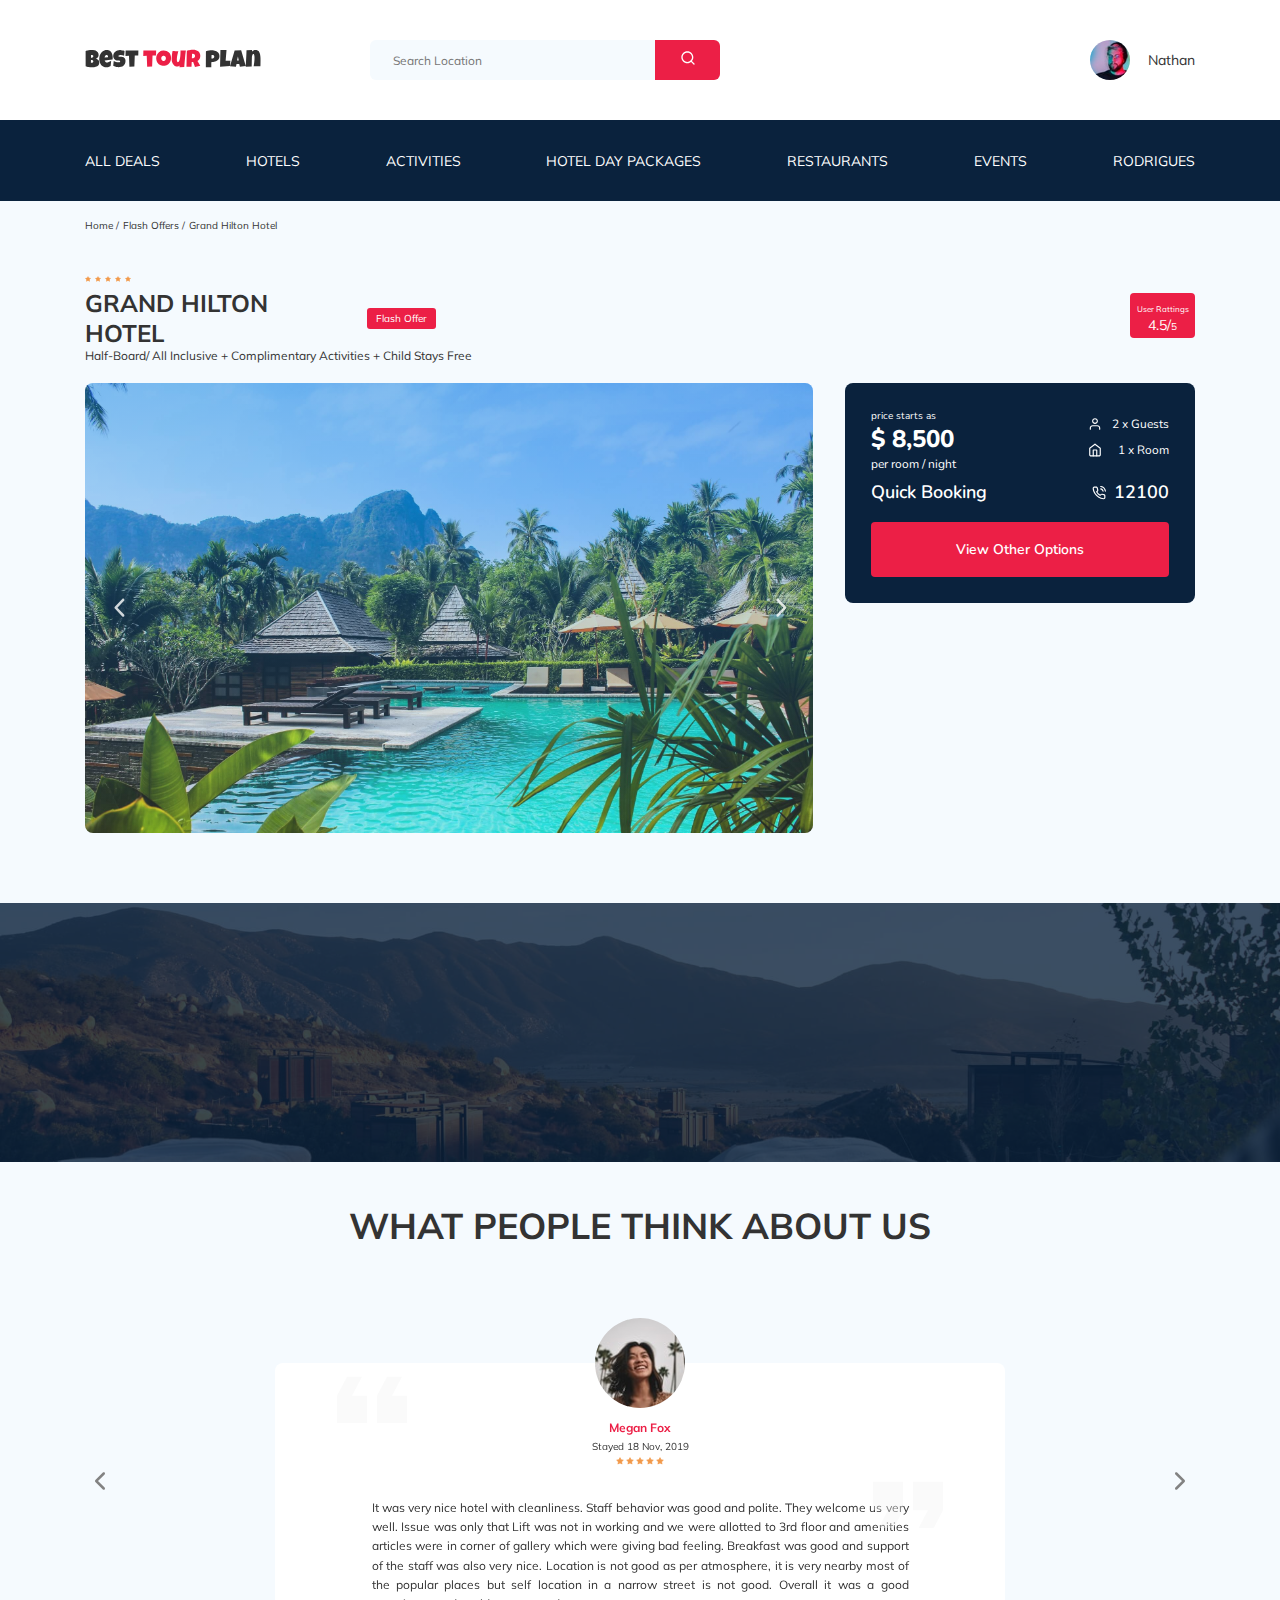
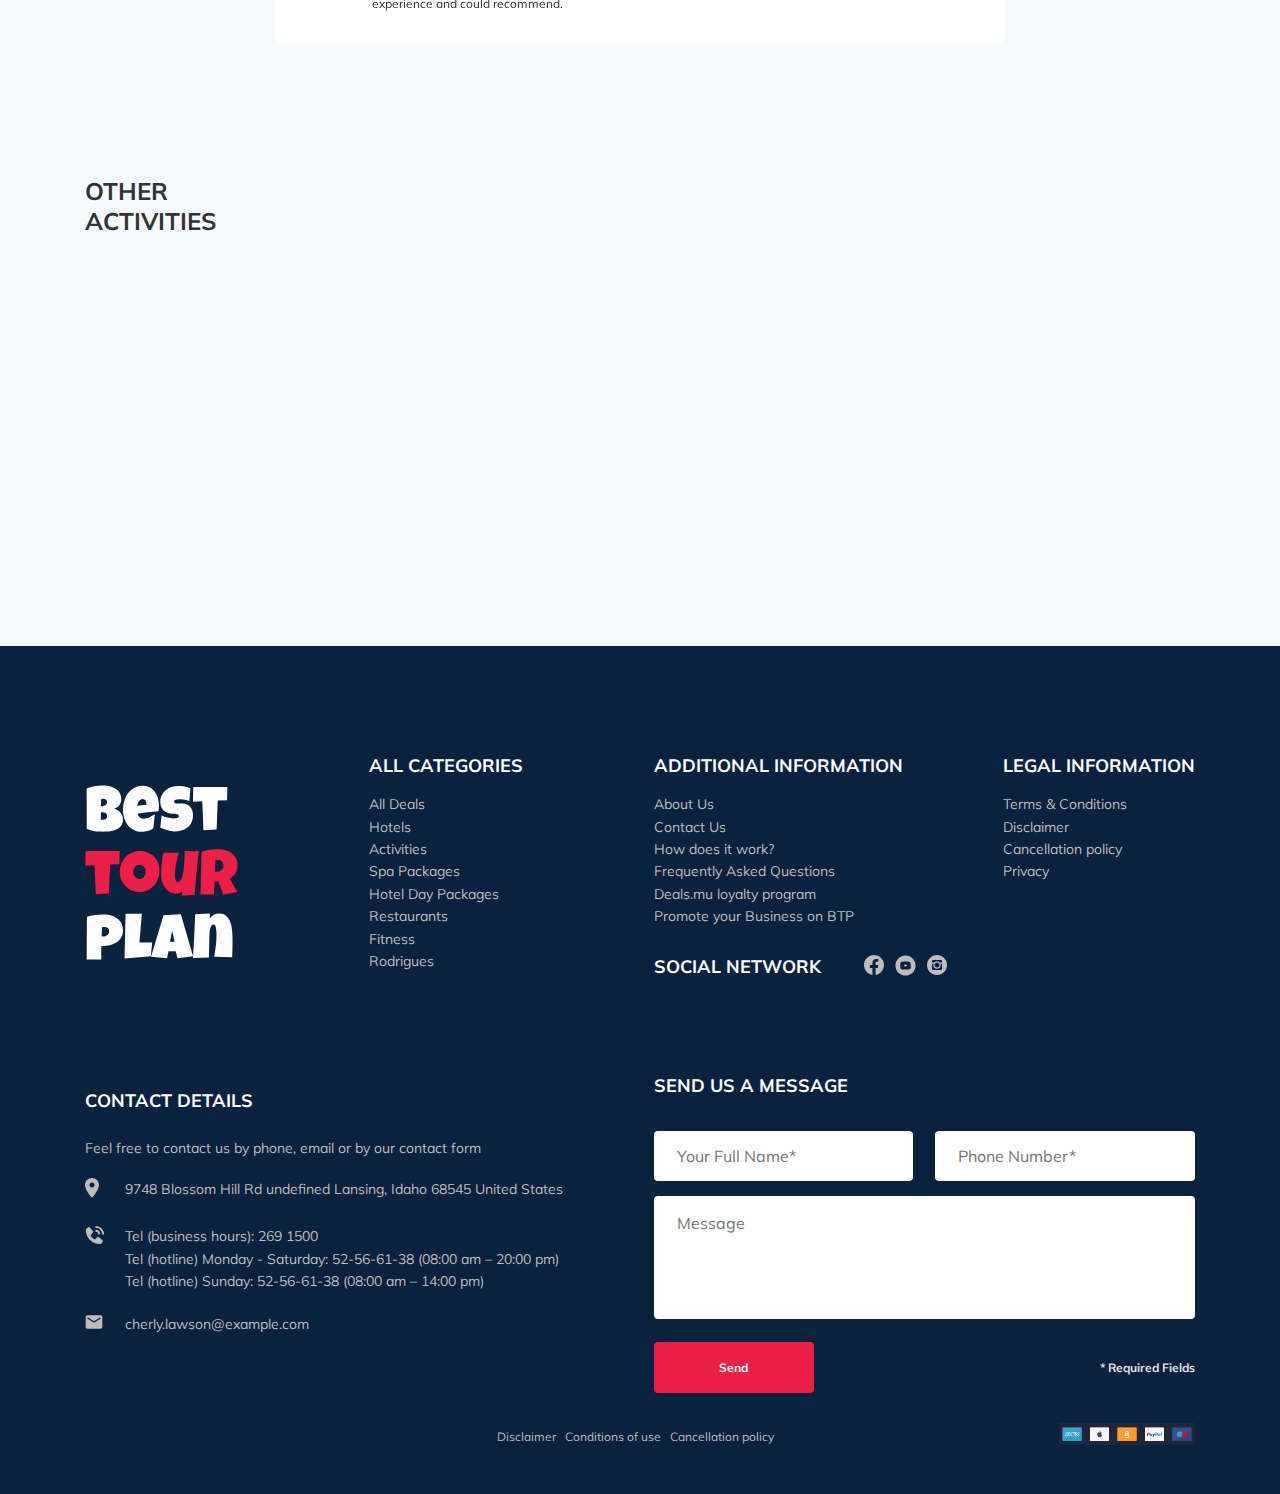
==== commit 69d85b02: "fix: added changes to block overcrowding" ====
--- a/index.html
+++ b/index.html
@@ -139,8 +139,7 @@
             <div class="swiper-slide hotel-slider__item"><img class="hotel-slider__image" src="img/slide-four.jpg" alt="slide"></div>            
             <div class="swiper-slide hotel-slider__item"><img class="hotel-slider__image" src="img/slide-five.jpg" alt="slide"></div>            
             <div class="swiper-slide hotel-slider__item"><img class="hotel-slider__image" src="img/slide-six.jpg" alt="slide"></div>            
-          </div>
-                  
+          </div>                  
           <!-- If we need navigation buttons -->
           <button class="hotel-slider__button hotel-slider__button--prev"></button>
           <button class="hotel-slider__button hotel-slider__button--next"></button>        
--- a/css/style.css
+++ b/css/style.css
@@ -1,2 +1,2 @@
-*{box-sizing:border-box}body{font-family:'Mulish', sans-serif;background-color:#F5FAFE;color:#333}.container{max-width:1110px;margin:auto}img{max-width:100%}.input{background-color:#fff;border-radius:4px;border:none;padding:0 23px;height:50px}.message{background-color:#fff;border-radius:4px;padding:18px 23px;border:none}.button{min-width:160px;min-height:50px;padding:18px;font-style:normal;font-weight:bold;font-size:12px;line-height:15px;color:#fff;background-color:#EC1F46;border:none;border-radius:4px;cursor:pointer;outline:none}.button-thanks{display:block;margin-top:15px}.invalid{color:#EC1F46;border-bottom:1px solid #EC1F46}/*! normalize.css v8.0.1 | MIT License | github.com/necolas/normalize.css */html{line-height:1.15;-webkit-text-size-adjust:100%}body{margin:0}main{display:block}h1{font-size:2em;margin:0.67em 0}hr{box-sizing:content-box;height:0;overflow:visible}pre{font-family:monospace, monospace;font-size:1em}a{background-color:transparent}abbr[title]{border-bottom:none;text-decoration:underline;text-decoration:underline dotted}b,strong{font-weight:bolder}code,kbd,samp{font-family:monospace, monospace;font-size:1em}small{font-size:80%}sub,sup{font-size:75%;line-height:0;position:relative;vertical-align:baseline}sub{bottom:-0.25em}sup{top:-0.5em}img{border-style:none}button,input,optgroup,select,textarea{font-family:inherit;font-size:100%;line-height:1.15;margin:0}button,input{overflow:visible}button,select{text-transform:none}button,[type="button"],[type="reset"],[type="submit"]{-webkit-appearance:button}button::-moz-focus-inner,[type="button"]::-moz-focus-inner,[type="reset"]::-moz-focus-inner,[type="submit"]::-moz-focus-inner{border-style:none;padding:0}button:-moz-focusring,[type="button"]:-moz-focusring,[type="reset"]:-moz-focusring,[type="submit"]:-moz-focusring{outline:1px dotted ButtonText}fieldset{padding:0.35em 0.75em 0.625em}legend{box-sizing:border-box;color:inherit;display:table;max-width:100%;padding:0;white-space:normal}progress{vertical-align:baseline}textarea{overflow:auto}[type="checkbox"],[type="radio"]{box-sizing:border-box;padding:0}[type="number"]::-webkit-inner-spin-button,[type="number"]::-webkit-outer-spin-button{height:auto}[type="search"]{-webkit-appearance:textfield;outline-offset:-2px}[type="search"]::-webkit-search-decoration{-webkit-appearance:none}::-webkit-file-upload-button{-webkit-appearance:button;font:inherit}details{display:block}summary{display:list-item}template{display:none}[hidden]{display:none}.navbar{background-color:#ffffff}.navbar-top{display:flex;align-items:center;justify-content:space-between;padding-top:40px;padding-bottom:40px}.navbar-top__menu-button{display:none}.navbar__search{margin-right:auto;margin-left:108px}.navbar__search--mobile--visible{margin:auto}.navbar-bottom{background-color:#0A223D}.navbar-menu{list-style-type:none;margin:0;padding:31px 0;display:flex;align-items:center;justify-content:space-between;color:#fff}.navbar-menu__link{color:inherit;text-decoration:none;text-transform:uppercase;font-size:14px;line-height:18px}.navbar-menu__item--mobile--visible{display:none}.logo{width:177px}.search{display:flex;position:relative;overflow:hidden;border-radius:6px;height:40px}.search__input{width:350px;height:100%;padding-left:23px;padding-right:75px;background-color:#F5FAFE;border:none;font-size:12px;line-height:15px;color:#333}.search__button{position:absolute;top:0;right:0;width:65px;height:100%;border:none;cursor:pointer;background-color:#EC1F46}.user{display:flex;align-items:center;text-decoration:none;color:inherit}.user__avatar{width:40px;height:40px;border-radius:50%;object-fit:cover}.user__name{margin-left:18px;font-size:14px;line-height:18px;color:.user__name text-color}.breadcrumb-list{display:flex;align-items:center;padding:18px 0;margin:0;list-style:none}.breadcrumb-list__item{font-size:10px;line-height:13px}.breadcrumb-list__item:not(:last-child)::after{content:'/';margin-right:4px}.breadcrumb-list__link{text-decoration:none;color:inherit}.hotel{padding-top:17px;padding-bottom:70px}.hotel-info{display:flex;align-items:center;justify-content:space-between;padding-bottom:20px}.hotel-info__offer{margin-left:14px;margin-top:3px}.hotel-info__name{margin-top:3px;margin-bottom:0}.hotel-info__description{margin:0}.hotel-name{font-size:24px;line-height:30px}.hotel-wrapper{display:flex;flex-wrap:wrap;align-items:center}.hotel-description{font-size:12px;line-height:15px}.hotel-grid{display:flex;justify-content:space-between}.hotel-right{display:flex;flex-direction:column;justify-content:space-between}.hotel-slider{width:728px;height:450px;margin-left:0}.hotel-slider__item{width:100%;height:100%;position:relative;border-radius:8px;overflow:hidden}.hotel-slider__item::after{content:'';position:absolute;width:100%;height:100%;top:0;bottom:0;left:0;right:0;background:linear-gradient(180deg, rgba(0,122,223,0.48) 0%, rgba(255,255,255,0.128) 100%);z-index:10}.hotel-slider__button{position:absolute;top:50%;transform:translateY(-50%);z-index:99;width:30px;height:30px;border:none;cursor:pointer;background-repeat:no-repeat;background-position:center;background-size:13px;background-color:transparent}.hotel-slider__button--next{right:18px;background-image:url(../img/arrow-next.svg);outline:none}.hotel-slider__button--prev{left:18px;background-image:url(../img/arrow-prev.svg);outline:none}.stars{flex-basis:100%}.stars__item{width:6px}.offer{font-size:10px;line-height:13px;padding:4px 9px;background-color:#EC1F46;border-radius:3px;color:#fff}.rating{max-width:65px;min-height:45px;padding-top:4px;text-align:center;color:#fff;background-color:#EC1F46;border-radius:4px}.rating__text{font-size:8px;line-height:10px}.rating__counter{font-size:14px;line-height:18px}.rating__five{font-size:10px}.booking{background-color:#0A223D;color:#fff;font-family:Nunito;border-radius:8px;width:350px;min-height:210px;padding:26px}.booking__info{display:flex;justify-content:space-between;margin-bottom:8px}.booking__price{display:flex;flex-direction:column}.booking__start{font-weight:normal;font-size:10px;line-height:14px}.booking__pricetag{font-style:normal;font-weight:800;font-size:24px;line-height:33px}.booking__per-room{font-style:normal;font-weight:normal;font-size:12px;line-height:16px}.booking-room{margin-top:7px}.booking__text{display:flex;align-items:center;justify-content:space-between;margin-bottom:10px;font-style:normal;font-weight:normal;font-size:12px;line-height:16px}.booking__description{margin-left:10px}.booking__call-center{display:flex;align-items:center;justify-content:space-between;margin-bottom:17px}.booking__heading{font-style:normal;font-weight:600;font-size:18px;line-height:25px}.booking__number{display:flex;align-items:center;justify-content:space-between;color:inherit;text-decoration:none;font-weight:600;font-size:18px;line-height:25px}.booking__num{margin-left:8px}.booking__button{width:100%;min-height:45px;font-weight:600;font-size:14px;line-height:19px;border-radius:4px;background-color:#EC1F46;border:none;color:#fff;cursor:pointer}.map{width:347px;height:213px;border-radius:10px;overflow:hidden}.newsletter{position:relative;padding:77px 0 67px 0;background-image:url(../img/newsletter-bg.jpg);background-repeat:no repeat;background-position:center;background-size:cover}.newsletter::before{content:'';position:absolute;top:0;left:0;right:0;bottom:0;width:100%;height:100%;background-color:rgba(10,34,61,0.8)}.newsletter-wrapper{position:relative;display:flex;align-items:center;justify-content:space-between;max-width:731px;margin:auto}.newsletter-title{max-width:246px;color:#fff;font-style:normal;font-weight:300;font-size:24px;line-height:30px}.newsletter-title__strong{display:block;font-family:Mulish;font-style:normal;font-weight:600;font-size:36px;line-height:45px;text-transform:uppercase}.subscribe{position:relative;width:350px;height:55px}.subscribe__input{position:absolute;width:100%;height:100%;border:none;padding-left:33px;padding-right:75px;font-style:normal;font-weight:300;font-size:14px;line-height:18px;border-radius:4px}.subscribe__button{position:absolute;min-width:65px;right:0;top:0;height:100%;border:none;background-color:#EC1F46;color:#fff;font-family:Mulish;font-style:normal;font-weight:700;font-size:12px;line-height:15px;border-radius:0 4px 4px 0}.subscribe>label#-error{position:relative;left:5px;top:60px}.reviews{padding:11px 0 70px 0}.reviews__title{font-style:normal;font-weight:bold;font-size:36px;line-height:45px;text-align:center;text-transform:uppercase;margin-bottom:70px}.reviews-slider__item{position:relative;display:flex;flex-direction:column;align-items:center;max-width:730px;margin:45px auto 0;background-color:#fff;border-radius:8px;padding:0 62px 30px}.reviews-slider__item::before{content:'';position:absolute;top:13px;left:62px;width:70px;height:47px;background-image:url(../img/quote-left.svg);background-repeat:no-repeat}.reviews-slider__item::after{content:'';position:absolute;top:118px;right:62px;width:70px;height:47px;background-image:url(../img/quote-right.svg);background-repeat:no-repeat}.reviews-slider__button{position:absolute;top:50%;transform:translateY(-50%);width:30px;height:30px;background-repeat:no-repeat;background-size:10px;background-position:center;border:none;background-color:transparent;cursor:pointer;z-index:99}.reviews-slider__button--prev{background-image:url(../img/arrow-prev-secondary.svg);left:0;outline:none}.reviews-slider__button--next{background-image:url(../img/arrow-next-secondary.svg);right:0;outline:none}.reviews-slider__profile{display:flex;flex-direction:column;align-items:center;margin-top:-45px;margin-bottom:33px}.reviews-slider__avatar{width:90px;height:90px;border-radius:50%;object-fit:cover;margin-bottom:0}.reviews-slider__username{font-style:normal;font-weight:bold;font-size:12px;line-height:15px;color:#EC1F46;margin-bottom:5px}.reviews-slider__date{font-style:normal;font-weight:normal;font-size:10px;line-height:13px;margin-bottom:4px}.reviews-slider__rating{width:48px;display:flex;align-items:center;justify-content:space-between}.reviews-slider__text{max-width:537px;font-style:normal;font-weight:normal;font-size:12px;line-height:160%;text-align:justify;margin:auto}.activities{padding:43px 0 98px 0}.activities__title{font-style:normal;font-weight:bold;font-size:24px;line-height:30px;margin-bottom:57px;text-transform:uppercase}.activities-wrapper{display:flex;justify-content:space-between}.card{position:relative;display:flex;flex-direction:column;align-items:flex-start;padding:24px 26px;width:255px;height:255px;border-radius:6px;overflow:hidden}.card::before{content:'';position:absolute;left:0;right:0;top:0;bottom:0;background:linear-gradient(179.83deg, rgba(196,196,196,0) 35.34%, #0A223D 99.85%);z-index:-1}.card__image{position:absolute;left:0;right:0;top:0;bottom:0;width:100%;height:100%;object-fit:cover;z-index:-2}.card__title{margin-top:auto;margin-bottom:20px;color:#fff;font-style:normal;font-weight:bold;font-size:16px;line-height:20px}.card__button{font-style:normal;font-weight:600;font-size:12px;line-height:16px;color:#fff;padding:8px 22px;border:none;background-color:#EC1F46;border-radius:4px;cursor:pointer}.footer{background-color:#0A223D;color:#fff;padding-top:108px;padding-bottom:46px}.footer-wrapper{display:grid;grid-template-columns:repeat(4, minmax(min-content, 1fr));grid-gap:27px;grid-auto-rows:minmax(40px, min-content);align-items:start}.footer-logo{width:166px;grid-row:1 / 3;align-self:center}.footer__legal{display:grid;justify-content:flex-end}.footer__categories{grid-row:1 / 4}.footer__social-links{display:flex;align-items:center;min-width:83px;justify-content:space-between}.footer__social-network{display:flex;align-items:start;grid-row:2 / 4;grid-column:span 2}.footer__contact-details{grid-column:span 2}.footer__contact-form{grid-column:span 2}.footer__form{display:flex;align-items:center;justify-content:space-between;flex-wrap:wrap}.footer__ul{padding:0;margin:0;list-style:none}.footer__title{font-style:normal;font-weight:bold;font-size:18px;line-height:23px;margin:0 0 16px 0;text-transform:uppercase}.footer__title--inline{margin:0 43px 0 0}.footer__title--mb-3{margin-bottom:28px}.footer__title--mb-4{margin-top:-15px;margin-bottom:34px}.footer__item{display:flex;align-items:flex-start;font-style:normal;font-weight:normal;font-size:14px;line-height:160%;color:#BDBDBD}.footer__item--mb-2{margin-bottom:21px}.footer__item--phone{display:flex;flex-direction:column}.footer__item--a{color:#BDBDBD;text-decoration:none}.footer__icon-wrapper{min-width:40px}.footer__text{font-size:14px;color:#BDBDBD;margin-bottom:22px}.footer__link{text-decoration:none;color:inherit}.footer__link-responsibility{text-decoration:none;color:#BDBDBD;font-style:normal;font-weight:400;font-size:12px;line-height:15px;margin-right:5px}.footer__input{width:100%}.footer__input-group{margin-bottom:15px;flex-basis:48%}.footer__message{flex-basis:100%;margin-bottom:23px;width:100%;height:123px;resize:none}.footer__info{font-style:normal;font-weight:bold;font-size:12px;line-height:15px;color:#E0E0E0}.footer-wrap{display:flex;justify-content:flex-end}.footer__personal{width:698px;display:flex;align-items:center;justify-content:space-between;margin-top:30px;margin-right:0}.footer__personal-policy{min-width:303px}.footer__personal-payment{width:136px}.modal__overlay{position:fixed;left:0;top:0;right:0;bottom:0;background-color:rgba(0,143,223,0.39);z-index:100;visibility:hidden;opacity:0;transition:opacity 0.2s}.modal__overlay--visible{visibility:visible;opacity:1}.modal__dialog{position:fixed;top:50%;left:50%;max-width:478px;padding:33px 88px;background-color:#0A223D;transform:translate(-50%, -50%);color:#fff;border-radius:8px;z-index:101;visibility:hidden;opacity:0;transition:opacity 0.2s}.modal__dialog--visible{visibility:visible;opacity:1}.modal__close{position:absolute;right:18px;top:17px;text-decoration:none;cursor:pointer}.modal__title{font-style:normal;font-weight:bold;font-size:18px;line-height:23px;margin-bottom:15px;text-transform:uppercase;text-align:center}.modal__form{display:flex;align-items:center;justify-content:space-between;flex-wrap:wrap}.modal__input{width:100%;margin-top:15px}.modal__message{width:100%;min-height:123px;margin-top:15px}.modal__button{margin-top:15px}.modal__info{font-style:normal;font-weight:bold;font-size:12px;line-height:15px;color:#E0E0E0}@media (max-width: 1200px){.container{max-width:960px}.hotel__slider{max-width:590px}.hotel-slider__image{width:100%;height:100%;object-fit:cover}.card{width:230px;height:230px}.footer__input-group{flex-basis:100%}}@media (min-width: 992px){.hotel-slider__button{transition:0.3s}.hotel-slider__button:hover{border:2px solid #2868e0;border-radius:4px}.logo{transition:0.3s}.logo:hover{border:2px solid #2868e0;border-radius:4px}.search__button{transition:0.3s}.search__button:hover{background-color:#3d0c1f}.user{transition:0.3s}.user:hover{border:2px solid #2868e0;border-radius:4px}.navbar-menu__link{transition:0.3s}.navbar-menu__link:hover{border:2px solid #2868e0;border-radius:4px}.breadcrumb-list__link:hover{background-color:#0A223D}.subscribe__button{transition:0.3s}.subscribe__button:hover{background-color:#3d0c1f}.reviews-slider__button{transition:0.3s}.reviews-slider__button:hover{border:2px solid #2868e0;border-radius:4px}.card__button{transition:0.3s}.card__button:hover{background-color:#3d0c1f}.footer__social-links{transition:0.3s}.footer__social-links:hover{background-color:#fff}.footer__item--a{transition:0.3s}.footer__item--a:hover{background-color:#fff}.footer__link{transition:0.3s}.footer__link:hover{background-color:#fff}.footer__link-responsibility{transition:0.3s}.footer__link-responsibility:hover{background-color:#fff}.button{transition:0.3s}.button:hover{background-color:#3d0c1f}.modal__close{transition:0.3s}.modal__close:hover{border:2px solid #fff;border-radius:4px}}@media (max-width: 992px){.container,.newsletter-wrapper{max-width:700px}.logo{width:132px}.navbar-top{padding-top:30px;padding-bottom:30px}.navbar__search{margin-left:auto}.navbar-menu{padding-top:22px;padding-bottom:22px}.navbar-menu__link{font-size:12px;line-height:15px}.search__input{width:340px}.hotel{padding-bottom:58px}.hotel-grid{flex-direction:column}.hotel-slider{max-width:700px}.hotel__slider{margin-bottom:29px}.hotel-right{flex-direction:row}.hotel-slider{width:100%}.booking{width:340px;padding:28px 23px}.map{width:340px}.newsletter{padding:70px 34px 75px 34px;min-height:260px}.reviews{padding-top:15px;padding-bottom:60px}.reviews__title{font-size:30px;line-height:38px;margin-bottom:50px}.reviews-slider__item{max-width:580px}.reviews-slider__avatar{margin-bottom:0}.reviews-slider__username{margin-bottom:7px}.activities{padding-bottom:49px}.activities-wrapper{flex-wrap:wrap}.activities__card{margin-bottom:20px}.activities__title{max-width:220px}.card{width:340px;height:255px}.footer{padding-top:73px;padding-bottom:33px}.footer-wrapper{grid-template-columns:repeat(6, 1fr);grid-row-gap:38px}.footer__input-group{flex-basis:49%}.footer-logo{width:104px;grid-row:1 / 2;grid-column:span 2;margin-bottom:38px}.footer__social-network{grid-row:1 / 2;grid-column:span 4;align-self:center}.footer__categories{grid-row:2 / 3;grid-column:span 2}.footer__legal{grid-row:2;grid-column:span 2}.footer__additional{grid-row:2;grid-column:span 2}.footer__contact-details{grid-column:span 5;grid-row:3;margin-top:68px}.footer__contact-form{grid-column:span 5;grid-row:4;margin-top:56px}.footer__message{margin-bottom:21px}.footer__text{margin-bottom:26px}.footer__personal{max-width:698px;margin-left:0;margin-top:52px}}@media (max-width: 768px){.container{max-width:576px;width:92%}body{padding-top:78px}.navbar__mobile--fixed{position:fixed;left:0;top:0;right:0;z-index:99}.navbar__search--mobile--hidden,.navbar__user--mobile--hidden{display:none}.navbar__search--mobile--visible,.navbar__user--mobile--visible{display:flex}.navbar__user{flex-direction:column;justify-content:center}.navbar-bottom{display:none;position:fixed;left:0;right:0;bottom:0;top:78px;padding-top:30px}.navbar-bottom--visible{display:block;overflow:scroll}.navbar-menu{flex-direction:column}.navbar-menu__item{margin-bottom:20px}.navbar-menu__item--mobile--visible{display:block}.menu-button{display:flex;width:16px;height:11px;padding:0;align-items:center;justify-content:space-between;flex-direction:column;border:none;cursor:pointer;background-color:#ffffff}.menu-button__line{width:16px;height:1px;background-color:#333}.user__name--light{color:#fff;margin-left:0;margin-top:10px}.stars{flex-basis:auto}.hotel-wrapper{justify-content:space-between}.hotel-name{flex-basis:100%}.hotel-info__text{width:100%}.hotel-info__name{margin-top:10px;margin-bottom:0}.hotel-info__rating{display:none}.hotel-info__offer{order:-1;margin-left:0}.hotel-right{flex-direction:column;min-height:450px}.hotel-slider{height:350px}.booking{width:100%}.map{width:100%}.newsletter-wrapper{max-width:576px;width:92%;flex-direction:column;align-items:start}.reviews__title{font-size:30px}.reviews-slider__item{padding:0 30px 30px}.reviews-slider__item:after,.reviews-slider__item:before{display:none}.reviews-slider__button{top:32px}.reviews-slider__button--prev{left:50%;margin-left:-85px;transform:translate(-50%, 0)}.reviews-slider__button--next{right:50%;margin-right:-85px;transform:translate(50%, 0)}.card{width:49%;height:255px}.footer__input-group{flex-basis:100%}.footer__personal{max-width:698px;flex-wrap:wrap}}@media (max-width: 576px){.logo{width:99px}.navbar__search{width:245px;height:40px}.hotel__slider{margin-bottom:20px}.hotel-slider{height:250px}.newsletter{padding:76px 20px 83px 20px;height:319px}.newsletter__title{margin-bottom:37px}.subscribe{width:100%}.reviews{padding:40px 0 40px 0}.reviews__title{font-size:18px;line-height:22px}.reviews-slider__text{text-align:left}.activities{padding:30px 0 60px 0}.activities__title{max-width:165px;font-size:18px;line-height:22px;margin-bottom:36px}.card{width:100%}.footer{padding-top:69px;padding-bottom:21px}.footer-wrapper{grid-template-columns:1fr;grid-row-gap:30px}.footer-logo{width:104px;height:120px;grid-row:1;grid-column:1;margin-bottom:30px}.footer__social-network{grid-row:2;grid-column:1;flex-direction:column;margin-bottom:30px}.footer__legal{grid-row:3;grid-column:1;justify-content:flex-start}.footer__additional{grid-row:4;grid-column:1}.footer__categories{grid-row:5;grid-column:1;padding-bottom:10px}.footer__contact-details{grid-row:6;grid-column:1;padding-bottom:30px}.footer__contact-form{grid-row:7;grid-column:1;margin:auto}.footer__text{margin-top:30px}.footer__title--mb-3{margin-bottom:15px}.footer__title--inline{margin-bottom:20px}.footer__message{margin-bottom:15px}.footer__info{width:100%;margin-bottom:15px}.footer__button{order:1;margin-bottom:30px}.footer__personal{flex-wrap:wrap;margin-left:0}.footer__personal-policy{margin-bottom:10px;width:100%}.modal__dialog{width:80%;padding:33px 70px;margin:auto}.modal__dialog--visible{visibility:visible;opacity:1;overflow:auto;max-height:100%}.modal__button{margin-bottom:15px}.modal__title{font-size:22px}}@media (max-width: 320px){.container{max-width:281px}.breadcrumb{padding-bottom:0}.hotel{padding-top:5px}.hotel-info__name{font-size:20px}.hotel-slider{height:178px}.map{height:173px}.newsletter{height:319px}.newsletter__title{font-size:20px;line-height:25px}.newsletter-title__strong{font-size:30px;line-height:37px}.reviews{padding-top:40px;padding-bottom:50px}.reviews-slider__item{padding:0 31px 36px}.reviews-slider__text{height:266px;overflow:hidden;text-overflow:ellipsis;text-align:left}.footer--mb-4{margin-top:0;margin-bottom:15px}.footer__personal{margin-top:30px}.footer__personal-policy{width:100%}}
+*{box-sizing:border-box}body{font-family:'Mulish', sans-serif;background-color:#F5FAFE;color:#333}.container{max-width:1110px;margin:auto}img{max-width:100%}.input{background-color:#fff;border-radius:4px;border:none;padding:0 23px;height:50px}.message{background-color:#fff;border-radius:4px;padding:18px 23px;border:none}.button{min-width:160px;min-height:50px;padding:18px;font-style:normal;font-weight:bold;font-size:12px;line-height:15px;color:#fff;background-color:#EC1F46;border:none;border-radius:4px;cursor:pointer;outline:none}.button-thanks{display:block;width:160px;height:50px;color:#ffffff;text-decoration:none;text-align:center;padding:20px 40px;margin-top:15px}.invalid{color:#EC1F46;border-bottom:1px solid #EC1F46}/*! normalize.css v8.0.1 | MIT License | github.com/necolas/normalize.css */html{line-height:1.15;-webkit-text-size-adjust:100%}body{margin:0}main{display:block}h1{font-size:2em;margin:0.67em 0}hr{box-sizing:content-box;height:0;overflow:visible}pre{font-family:monospace, monospace;font-size:1em}a{background-color:transparent}abbr[title]{border-bottom:none;text-decoration:underline;text-decoration:underline dotted}b,strong{font-weight:bolder}code,kbd,samp{font-family:monospace, monospace;font-size:1em}small{font-size:80%}sub,sup{font-size:75%;line-height:0;position:relative;vertical-align:baseline}sub{bottom:-0.25em}sup{top:-0.5em}img{border-style:none}button,input,optgroup,select,textarea{font-family:inherit;font-size:100%;line-height:1.15;margin:0}button,input{overflow:visible}button,select{text-transform:none}button,[type="button"],[type="reset"],[type="submit"]{-webkit-appearance:button}button::-moz-focus-inner,[type="button"]::-moz-focus-inner,[type="reset"]::-moz-focus-inner,[type="submit"]::-moz-focus-inner{border-style:none;padding:0}button:-moz-focusring,[type="button"]:-moz-focusring,[type="reset"]:-moz-focusring,[type="submit"]:-moz-focusring{outline:1px dotted ButtonText}fieldset{padding:0.35em 0.75em 0.625em}legend{box-sizing:border-box;color:inherit;display:table;max-width:100%;padding:0;white-space:normal}progress{vertical-align:baseline}textarea{overflow:auto}[type="checkbox"],[type="radio"]{box-sizing:border-box;padding:0}[type="number"]::-webkit-inner-spin-button,[type="number"]::-webkit-outer-spin-button{height:auto}[type="search"]{-webkit-appearance:textfield;outline-offset:-2px}[type="search"]::-webkit-search-decoration{-webkit-appearance:none}::-webkit-file-upload-button{-webkit-appearance:button;font:inherit}details{display:block}summary{display:list-item}template{display:none}[hidden]{display:none}.navbar{background-color:#ffffff}.navbar-top{display:flex;align-items:center;justify-content:space-between;padding-top:40px;padding-bottom:40px}.navbar-top__menu-button{display:none}.navbar__search{margin-right:auto;margin-left:108px}.navbar__search--mobile--visible{margin:auto}.navbar-bottom{background-color:#0A223D}.navbar-menu{list-style-type:none;margin:0;padding:31px 0;display:flex;align-items:center;justify-content:space-between;color:#fff}.navbar-menu__link{color:inherit;text-decoration:none;text-transform:uppercase;font-size:14px;line-height:18px}.navbar-menu__item--mobile--visible{display:none}.logo{width:177px}.search{display:flex;position:relative;overflow:hidden;border-radius:6px;height:40px}.search__input{width:350px;height:100%;padding-left:23px;padding-right:75px;background-color:#F5FAFE;border:none;font-size:12px;line-height:15px;color:#333}.search__button{position:absolute;top:0;right:0;width:65px;height:100%;border:none;cursor:pointer;background-color:#EC1F46}.user{display:flex;align-items:center;text-decoration:none;color:inherit}.user__avatar{width:40px;height:40px;border-radius:50%;object-fit:cover}.user__name{margin-left:18px;font-size:14px;line-height:18px;color:.user__name text-color}.breadcrumb-list{display:flex;align-items:center;padding:18px 0;margin:0;list-style:none}.breadcrumb-list__item{font-size:10px;line-height:13px}.breadcrumb-list__item:not(:last-child)::after{content:'/';margin-right:4px}.breadcrumb-list__link{text-decoration:none;color:inherit}.hotel{padding-top:17px;padding-bottom:70px}.hotel-info{display:flex;align-items:center;justify-content:space-between;padding-bottom:20px}.hotel-info__offer{margin-left:14px;margin-top:3px}.hotel-info__name{margin-top:3px;margin-bottom:0}.hotel-info__description{max-width:392px;margin:0}.hotel-name{max-width:268px;font-size:24px;line-height:30px}.hotel-wrapper{display:flex;flex-wrap:wrap;align-items:center}.hotel-description{font-size:12px;line-height:15px}.hotel-grid{display:flex;justify-content:space-between}.hotel-right{display:flex;flex-direction:column;justify-content:space-between}.hotel-slider{width:728px;height:450px;margin-left:0}.hotel-slider__item{width:100%;height:100%;position:relative;border-radius:8px;overflow:hidden}.hotel-slider__item::after{content:'';position:absolute;width:100%;height:100%;top:0;bottom:0;left:0;right:0;background:linear-gradient(180deg, rgba(0,122,223,0.48) 0%, rgba(255,255,255,0.128) 100%);z-index:10}.hotel-slider__button{position:absolute;top:50%;transform:translateY(-50%);z-index:99;width:30px;height:30px;border:none;cursor:pointer;background-repeat:no-repeat;background-position:center;background-size:13px;background-color:transparent}.hotel-slider__button--next{right:18px;background-image:url(../img/arrow-next.svg);outline:none}.hotel-slider__button--prev{left:18px;background-image:url(../img/arrow-prev.svg);outline:none}.stars{flex-basis:100%}.stars__item{width:6px}.offer{font-size:10px;line-height:13px;padding:4px 9px;background-color:#EC1F46;border-radius:3px;color:#fff}.rating{max-width:65px;min-height:45px;padding-top:4px;text-align:center;color:#fff;background-color:#EC1F46;border-radius:4px}.rating__text{font-size:8px;line-height:10px}.rating__counter{font-size:14px;line-height:18px}.rating__five{font-size:10px}.booking{background-color:#0A223D;color:#fff;font-family:Nunito;border-radius:8px;width:350px;min-height:210px;padding:26px}.booking__info{display:flex;justify-content:space-between;margin-bottom:8px}.booking__price{max-width:90px;display:flex;flex-direction:column}.booking__start{font-weight:normal;font-size:10px;line-height:14px}.booking__pricetag{font-style:normal;font-weight:800;font-size:24px;line-height:33px}.booking__per-room{font-style:normal;font-weight:normal;font-size:12px;line-height:16px}.booking-room{margin-top:7px}.booking__text{display:flex;align-items:center;justify-content:space-between;margin-bottom:10px;font-style:normal;font-weight:normal;font-size:12px;line-height:16px}.booking__description{max-width:58px;margin-left:10px}.booking__call-center{display:flex;align-items:center;justify-content:space-between;margin-bottom:17px}.booking__heading{max-width:120px;font-style:normal;font-weight:600;font-size:18px;line-height:25px}.booking__number{display:flex;align-items:center;justify-content:space-between;color:inherit;text-decoration:none;font-weight:600;font-size:18px;line-height:25px}.booking__num{max-width:58px;margin-left:8px}.booking__button{width:100%;min-height:45px;font-weight:600;font-size:14px;line-height:19px;border-radius:4px;background-color:#EC1F46;border:none;color:#fff;cursor:pointer}.map{width:347px;height:213px;border-radius:10px;overflow:hidden}.newsletter{position:relative;padding:77px 0 67px 0;background-image:url(../img/newsletter-bg.jpg);background-repeat:no repeat;background-position:center;background-size:cover}.newsletter::before{content:'';position:absolute;top:0;left:0;right:0;bottom:0;width:100%;height:100%;background-color:rgba(10,34,61,0.8)}.newsletter-wrapper{position:relative;display:flex;align-items:center;justify-content:space-between;max-width:731px;margin:auto}.newsletter-title{max-width:246px;color:#fff;font-style:normal;font-weight:300;font-size:24px;line-height:30px;overflow:hidden}.newsletter-title__strong{display:block;font-family:Mulish;font-style:normal;font-weight:600;font-size:36px;line-height:45px;text-transform:uppercase}.subscribe{position:relative;width:350px;height:55px}.subscribe__input{position:absolute;width:100%;height:100%;border:none;padding-left:33px;padding-right:75px;font-style:normal;font-weight:300;font-size:14px;line-height:18px;border-radius:4px}.subscribe__button{position:absolute;min-width:65px;right:0;top:0;height:100%;border:none;background-color:#EC1F46;color:#fff;font-family:Mulish;font-style:normal;font-weight:700;font-size:12px;line-height:15px;border-radius:0 4px 4px 0}.subscribe>label#-error{position:relative;left:5px;top:60px}.reviews{padding:11px 0 70px 0}.reviews__title{font-style:normal;font-weight:bold;font-size:36px;line-height:45px;text-align:center;text-transform:uppercase;margin-bottom:70px}.reviews-slider__item{position:relative;display:flex;flex-direction:column;align-items:center;max-width:730px;margin:45px auto 0;background-color:#fff;border-radius:8px;padding:0 62px 30px}.reviews-slider__item::before{content:'';position:absolute;top:13px;left:62px;width:70px;height:47px;background-image:url(../img/quote-left.svg);background-repeat:no-repeat}.reviews-slider__item::after{content:'';position:absolute;top:118px;right:62px;width:70px;height:47px;background-image:url(../img/quote-right.svg);background-repeat:no-repeat}.reviews-slider__button{position:absolute;top:50%;transform:translateY(-50%);width:30px;height:30px;background-repeat:no-repeat;background-size:10px;background-position:center;border:none;background-color:transparent;cursor:pointer;z-index:99}.reviews-slider__button--prev{background-image:url(../img/arrow-prev-secondary.svg);left:0;outline:none}.reviews-slider__button--next{background-image:url(../img/arrow-next-secondary.svg);right:0;outline:none}.reviews-slider__profile{display:flex;flex-direction:column;align-items:center;margin-top:-45px;margin-bottom:33px}.reviews-slider__avatar{width:90px;height:90px;border-radius:50%;object-fit:cover;margin-bottom:0}.reviews-slider__username{font-style:normal;font-weight:bold;font-size:12px;line-height:15px;color:#EC1F46;margin-bottom:5px}.reviews-slider__date{font-style:normal;font-weight:normal;font-size:10px;line-height:13px;margin-bottom:4px}.reviews-slider__rating{width:48px;display:flex;align-items:center;justify-content:space-between}.reviews-slider__text{max-width:537px;font-style:normal;font-weight:normal;font-size:12px;line-height:160%;text-align:justify;margin:auto}.activities{padding:43px 0 98px 0}.activities__title{max-width:220px;font-style:normal;font-weight:bold;font-size:24px;line-height:30px;margin-bottom:57px;text-transform:uppercase}.activities-wrapper{display:flex;justify-content:space-between}.card{position:relative;display:flex;flex-direction:column;align-items:flex-start;padding:24px 26px;width:255px;height:255px;border-radius:6px;overflow:hidden}.card::before{content:'';position:absolute;left:0;right:0;top:0;bottom:0;background:linear-gradient(179.83deg, rgba(196,196,196,0) 35.34%, #0A223D 99.85%);z-index:-1}.card__image{position:absolute;left:0;right:0;top:0;bottom:0;width:100%;height:100%;object-fit:cover;z-index:-2}.card__title{max-width:200px;margin-top:auto;margin-bottom:20px;color:#fff;font-style:normal;font-weight:bold;font-size:16px;line-height:20px}.card__button{font-style:normal;font-weight:600;font-size:12px;line-height:16px;color:#fff;padding:8px 22px;border:none;background-color:#EC1F46;border-radius:4px;cursor:pointer}.footer{background-color:#0A223D;color:#fff;padding-top:108px;padding-bottom:46px}.footer-wrapper{display:grid;grid-template-columns:repeat(4, minmax(min-content, 1fr));grid-gap:27px;grid-auto-rows:minmax(40px, min-content);align-items:start}.footer-logo{width:166px;grid-row:1 / 3;align-self:center}.footer__legal{display:grid;justify-content:flex-end}.footer__categories{grid-row:1 / 4}.footer__social-links{display:flex;align-items:center;min-width:83px;justify-content:space-between}.footer__social-network{display:flex;align-items:start;grid-row:2 / 4;grid-column:span 2}.footer__contact-details{grid-column:span 2}.footer__contact-form{grid-column:span 2}.footer__form{display:flex;align-items:center;justify-content:space-between;flex-wrap:wrap}.footer__ul{max-width:500px;padding:0;margin:0;list-style:none}.footer__title{font-style:normal;font-weight:bold;font-size:18px;line-height:23px;margin:0 0 16px 0;text-transform:uppercase}.footer__title--inline{margin:0 43px 0 0}.footer__title--mb-3{max-width:400px;margin-bottom:28px}.footer__title--mb-4{max-width:200px;margin-top:-15px;margin-bottom:34px}.footer__item{display:flex;align-items:flex-start;font-style:normal;font-weight:normal;font-size:14px;line-height:160%;color:#BDBDBD}.footer__item--mb-2{margin-bottom:21px}.footer__item--phone{display:flex;flex-direction:column}.footer__item--a{color:#BDBDBD;text-decoration:none}.footer__icon-wrapper{min-width:40px}.footer__text{font-size:14px;color:#BDBDBD;margin-bottom:22px}.footer__link{text-decoration:none;color:inherit}.footer__link-responsibility{text-decoration:none;color:#BDBDBD;font-style:normal;font-weight:400;font-size:12px;line-height:15px;margin-right:5px}.footer__input{width:100%}.footer__input-group{margin-bottom:15px;flex-basis:48%}.footer__message{flex-basis:100%;margin-bottom:23px;width:100%;height:123px;resize:none}.footer__info{font-style:normal;font-weight:bold;font-size:12px;line-height:15px;color:#E0E0E0}.footer-wrap{display:flex;justify-content:flex-end}.footer__personal{width:698px;display:flex;align-items:center;justify-content:space-between;margin-top:30px;margin-right:0}.footer__personal-policy{min-width:303px}.footer__personal-payment{width:136px}.modal__overlay{position:fixed;left:0;top:0;right:0;bottom:0;background-color:rgba(0,143,223,0.39);z-index:100;visibility:hidden;opacity:0;transition:opacity 0.2s}.modal__overlay--visible{visibility:visible;opacity:1}.modal__dialog{position:fixed;top:50%;left:50%;max-width:478px;padding:33px 88px;background-color:#0A223D;transform:translate(-50%, -50%);color:#fff;border-radius:8px;z-index:101;visibility:hidden;opacity:0;transition:opacity 0.2s}.modal__dialog--visible{visibility:visible;opacity:1}.modal__close{position:absolute;right:18px;top:17px;text-decoration:none;cursor:pointer}.modal__title{font-style:normal;font-weight:bold;font-size:18px;line-height:23px;margin-bottom:15px;text-transform:uppercase;text-align:center}.modal__form{display:flex;align-items:center;justify-content:space-between;flex-wrap:wrap}.modal__input{width:100%;margin-top:15px}.modal__message{width:100%;min-height:123px;margin-top:15px}.modal__button{margin-top:15px}.modal__info{font-style:normal;font-weight:bold;font-size:12px;line-height:15px;color:#E0E0E0}@media (max-width: 1200px){.container{max-width:960px}.hotel__slider{max-width:590px}.hotel-slider__image{width:100%;height:100%;object-fit:cover}.card{width:230px;height:230px}.footer__input-group{flex-basis:100%}}@media (min-width: 992px){.hotel-slider__button{transition:0.3s}.hotel-slider__button:hover{border:2px solid #2868e0;border-radius:4px}.logo{transition:0.3s}.logo:hover{border:2px solid #2868e0;border-radius:4px}.search__button{transition:0.3s}.search__button:hover{background-color:#3d0c1f}.user{transition:0.3s}.user:hover{border:2px solid #2868e0;border-radius:4px}.navbar-menu__link{transition:0.3s}.navbar-menu__link:hover{border:2px solid #2868e0;border-radius:4px}.breadcrumb-list__link:hover{background-color:#0A223D}.subscribe__button{transition:0.3s}.subscribe__button:hover{background-color:#3d0c1f}.reviews-slider__button{transition:0.3s}.reviews-slider__button:hover{border:2px solid #2868e0;border-radius:4px}.card__button{transition:0.3s}.card__button:hover{background-color:#3d0c1f}.footer__social-links{transition:0.3s}.footer__social-links:hover{background-color:#fff}.footer__item--a{transition:0.3s}.footer__item--a:hover{background-color:#fff}.footer__link{transition:0.3s}.footer__link:hover{background-color:#fff}.footer__link-responsibility{transition:0.3s}.footer__link-responsibility:hover{background-color:#fff}.button{transition:0.3s}.button:hover{background-color:#3d0c1f}.modal__close{transition:0.3s}.modal__close:hover{border:2px solid #fff;border-radius:4px}}@media (max-width: 992px){.container,.newsletter-wrapper{max-width:700px}.logo{width:132px}.navbar-top{padding-top:30px;padding-bottom:30px}.navbar__search{margin-left:auto}.navbar-menu{padding-top:22px;padding-bottom:22px}.navbar-menu__link{font-size:12px;line-height:15px}.search__input{width:340px}.hotel{padding-bottom:58px}.hotel-grid{flex-direction:column}.hotel-slider{max-width:700px}.hotel__slider{margin-bottom:29px}.hotel-right{flex-direction:row}.hotel-slider{width:100%}.booking{width:340px;padding:28px 23px}.map{width:340px}.newsletter{padding:70px 34px 75px 34px;min-height:260px}.reviews{padding-top:15px;padding-bottom:60px}.reviews__title{font-size:30px;line-height:38px;margin-bottom:50px}.reviews-slider__item{max-width:580px}.reviews-slider__avatar{margin-bottom:0}.reviews-slider__username{margin-bottom:7px}.activities{padding-bottom:49px}.activities-wrapper{flex-wrap:wrap}.activities__card{margin-bottom:20px}.activities__title{max-width:220px}.card{width:340px;height:255px}.footer{padding-top:73px;padding-bottom:33px}.footer-wrapper{grid-template-columns:repeat(6, 1fr);grid-row-gap:38px}.footer__input-group{flex-basis:49%}.footer-logo{width:104px;grid-row:1 / 2;grid-column:span 2;margin-bottom:38px}.footer__social-network{grid-row:1 / 2;grid-column:span 4;align-self:center}.footer__categories{grid-row:2 / 3;grid-column:span 2}.footer__legal{grid-row:2;grid-column:span 2}.footer__additional{grid-row:2;grid-column:span 2}.footer__contact-details{grid-column:span 5;grid-row:3;margin-top:68px}.footer__contact-form{grid-column:span 5;grid-row:4;margin-top:56px}.footer__message{margin-bottom:21px}.footer__text{margin-bottom:26px}.footer__personal{max-width:698px;margin-left:0;margin-top:52px}}@media (max-width: 768px){.container{max-width:576px;width:92%}body{padding-top:78px}.navbar__mobile--fixed{position:fixed;left:0;top:0;right:0;z-index:99}.navbar__search--mobile--hidden,.navbar__user--mobile--hidden{display:none}.navbar__search--mobile--visible,.navbar__user--mobile--visible{display:flex}.navbar__user{flex-direction:column;justify-content:center}.navbar-bottom{display:none;position:fixed;left:0;right:0;bottom:0;top:78px;padding-top:30px}.navbar-bottom--visible{display:block;overflow:scroll}.navbar-menu{flex-direction:column}.navbar-menu__item{margin-bottom:20px}.navbar-menu__item--mobile--visible{display:block}.menu-button{display:flex;width:16px;height:11px;padding:0;align-items:center;justify-content:space-between;flex-direction:column;border:none;cursor:pointer;background-color:#ffffff}.menu-button__line{width:16px;height:1px;background-color:#333}.user__name--light{color:#fff;margin-left:0;margin-top:10px}.stars{flex-basis:auto}.hotel-wrapper{justify-content:space-between}.hotel-name{flex-basis:100%}.hotel-info__text{width:100%}.hotel-info__name{margin-top:10px;margin-bottom:0}.hotel-info__rating{display:none}.hotel-info__offer{order:-1;margin-left:0}.hotel-right{flex-direction:column;min-height:450px}.hotel-slider{height:350px}.booking{width:100%}.map{width:100%}.newsletter-wrapper{max-width:576px;width:92%;flex-direction:column;align-items:start}.reviews__title{font-size:30px}.reviews-slider__item{padding:0 30px 30px}.reviews-slider__item:after,.reviews-slider__item:before{display:none}.reviews-slider__button{top:32px}.reviews-slider__button--prev{left:50%;margin-left:-85px;transform:translate(-50%, 0)}.reviews-slider__button--next{right:50%;margin-right:-85px;transform:translate(50%, 0)}.card{width:49%;height:255px}.footer__input-group{flex-basis:100%}.footer__personal{max-width:698px;flex-wrap:wrap}}@media (max-width: 576px){.logo{width:99px}.navbar__search{width:245px;height:40px}.hotel-name{max-width:280px}.hotel__slider{margin-bottom:20px}.hotel-slider{height:250px}.newsletter{padding:76px 20px 83px 20px;height:319px}.newsletter__title{margin-bottom:37px}.subscribe{width:100%}.reviews{padding:40px 0 40px 0}.reviews__title{font-size:18px;line-height:22px}.reviews-slider__text{text-align:left}.activities{padding:30px 0 60px 0}.activities__title{max-width:165px;font-size:18px;line-height:22px;margin-bottom:36px}.card{width:100%}.footer{padding-top:69px;padding-bottom:21px}.footer-wrapper{grid-template-columns:1fr;grid-row-gap:30px}.footer-logo{width:104px;height:120px;grid-row:1;grid-column:1;margin-bottom:30px}.footer__social-network{grid-row:2;grid-column:1;flex-direction:column;margin-bottom:30px}.footer__legal{grid-row:3;grid-column:1;justify-content:flex-start}.footer__additional{grid-row:4;grid-column:1}.footer__categories{grid-row:5;grid-column:1;padding-bottom:10px}.footer__contact-details{grid-row:6;grid-column:1;padding-bottom:30px}.footer__contact-form{grid-row:7;grid-column:1;margin:auto}.footer__text{margin-top:30px}.footer__title--mb-3{margin-bottom:15px}.footer__title--inline{margin-bottom:20px}.footer__message{margin-bottom:15px}.footer__info{width:100%;margin-bottom:15px}.footer__button{order:1;margin-bottom:30px}.footer__personal{flex-wrap:wrap;margin-left:0}.footer__personal-policy{margin-bottom:10px;width:100%}.modal__dialog{width:80%;padding:33px 70px;margin:auto}.modal__dialog--visible{visibility:visible;opacity:1;overflow:auto;max-height:100%}.modal__button{margin-bottom:15px}.modal__title{font-size:22px}}@media (max-width: 320px){.container{max-width:281px}.breadcrumb{padding-bottom:0}.hotel{padding-top:5px}.hotel-info__name{font-size:20px}.hotel-slider{height:178px}.map{height:173px}.newsletter{height:319px}.newsletter__title{font-size:20px;line-height:25px}.newsletter-title{max-width:210px}.newsletter-title__strong{font-size:30px;line-height:37px}.reviews{padding-top:40px;padding-bottom:50px}.reviews__title{max-width:250px}.reviews-slider__item{padding:0 31px 36px}.reviews-slider__text{height:266px;overflow:hidden;text-overflow:ellipsis;text-align:left}.footer--mb-4{margin-top:0;margin-bottom:15px}.footer__personal{margin-top:30px}.footer__personal-policy{width:100%}}
 /*# sourceMappingURL=style.css.map */